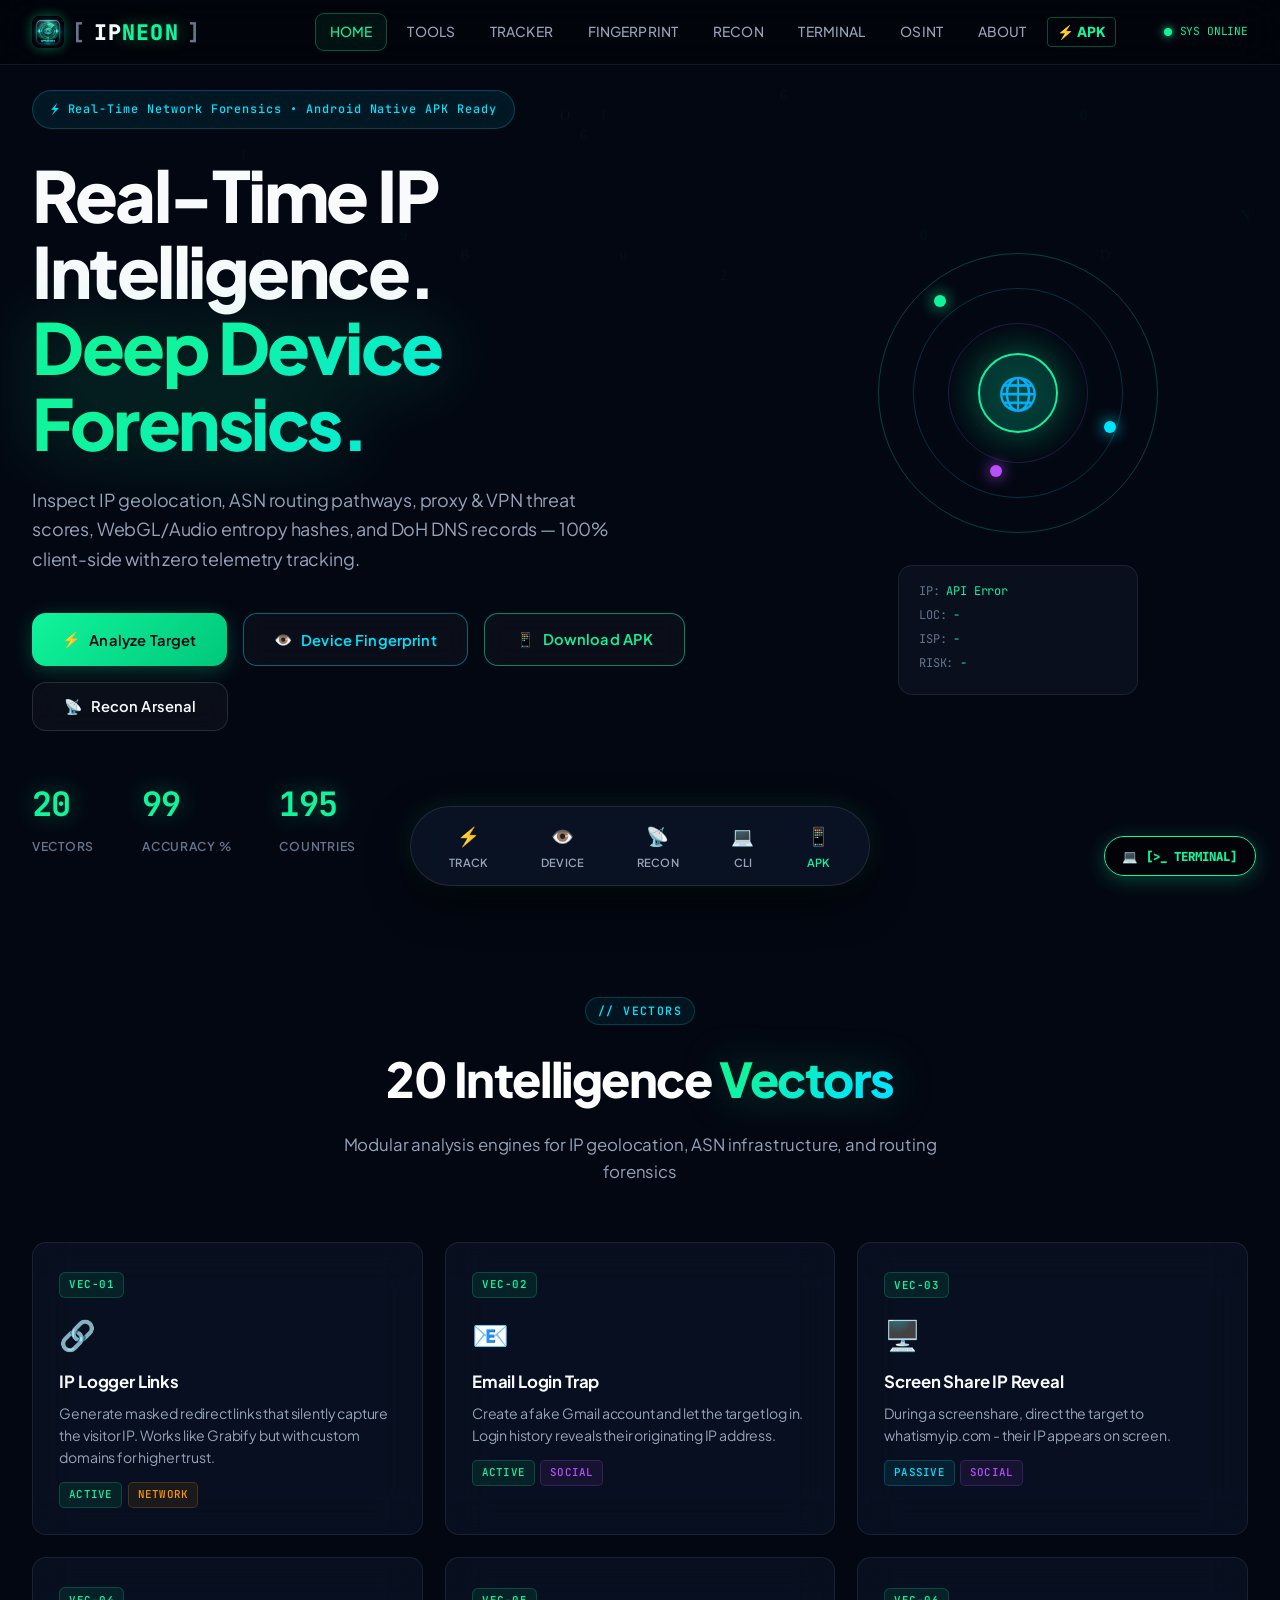
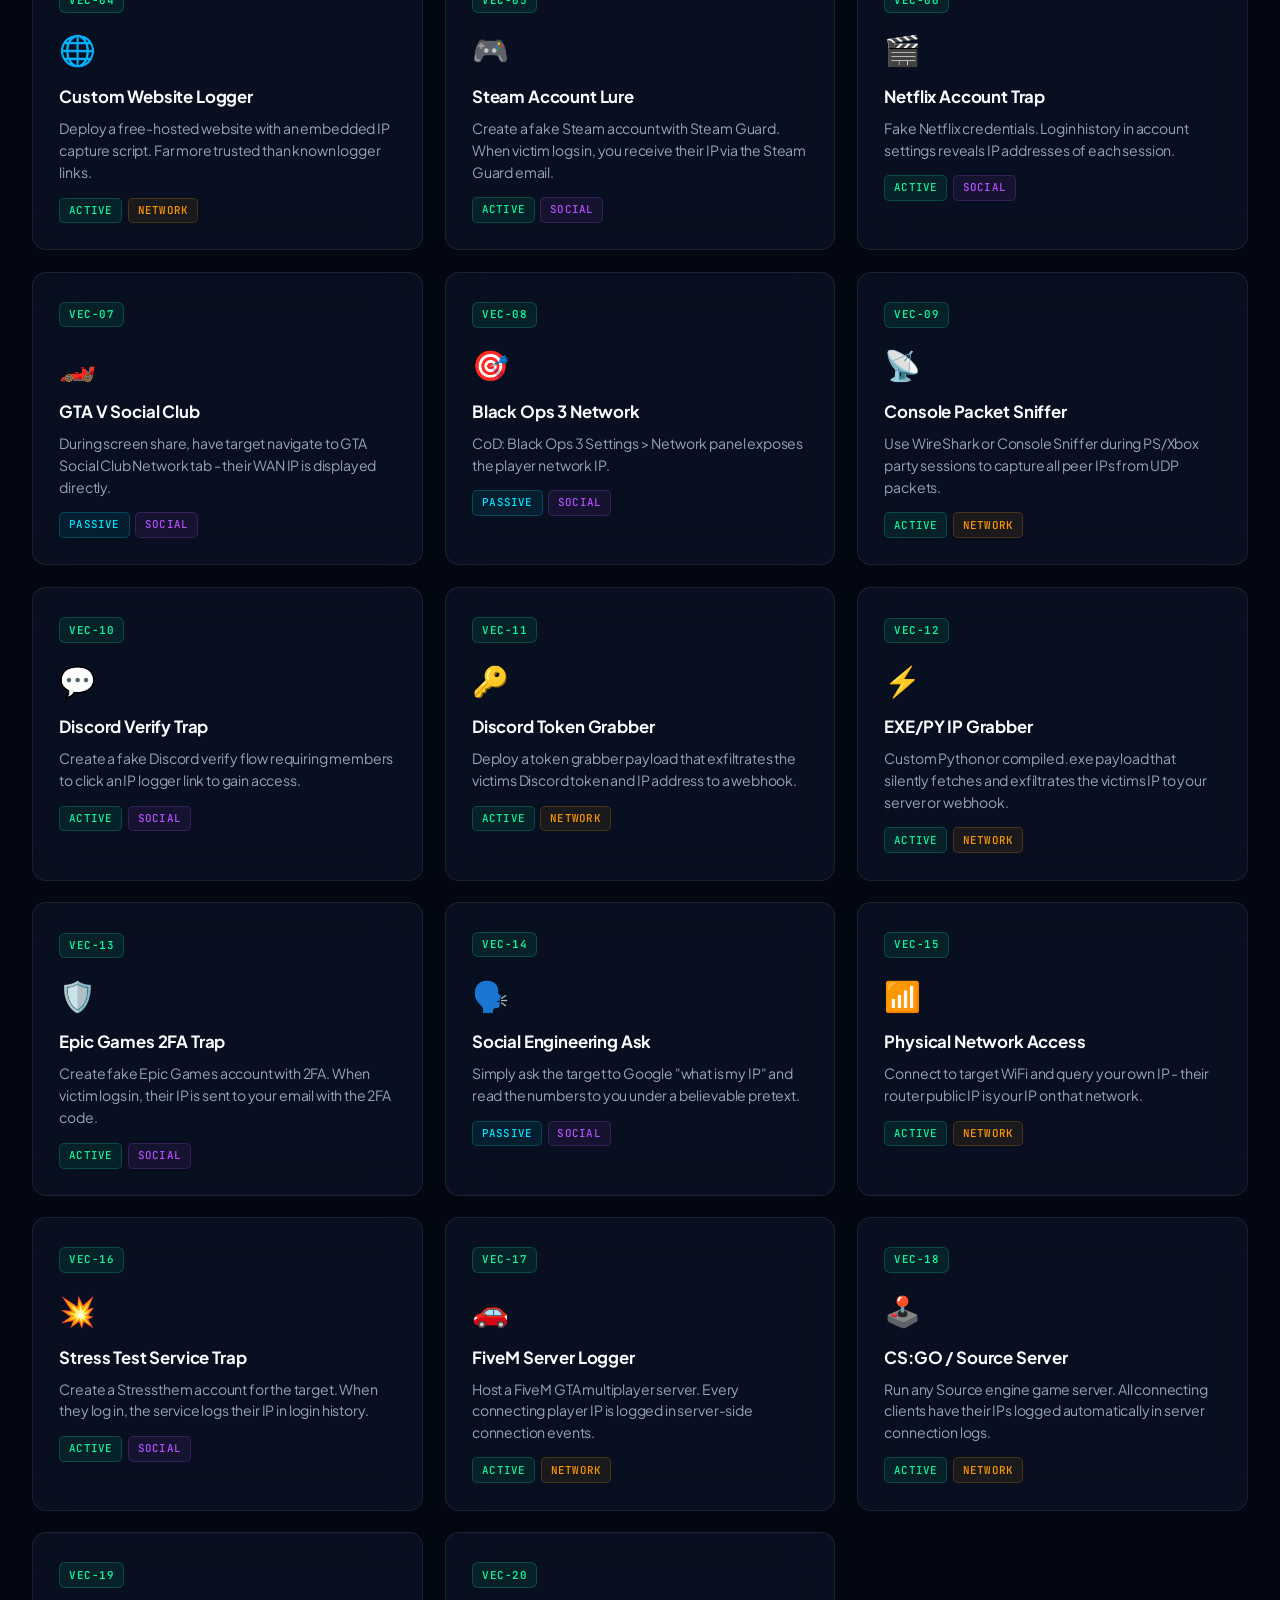
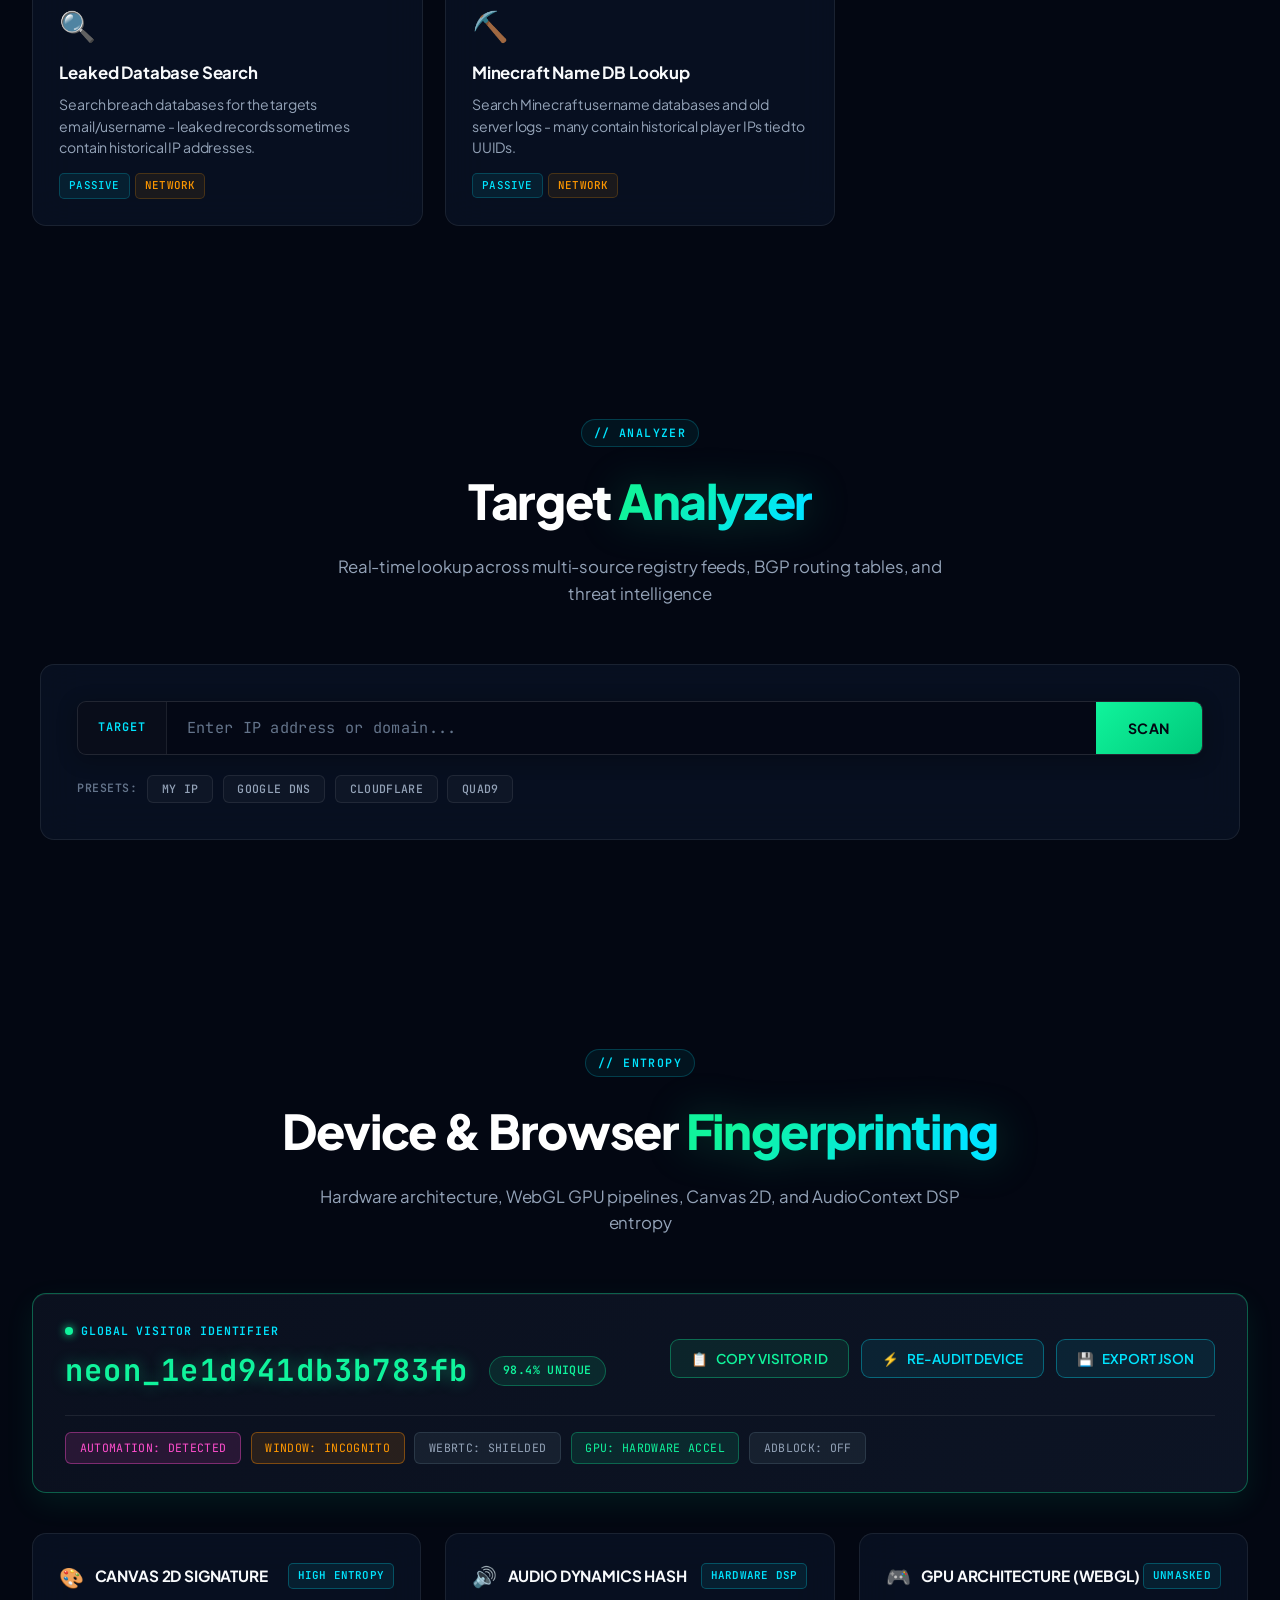
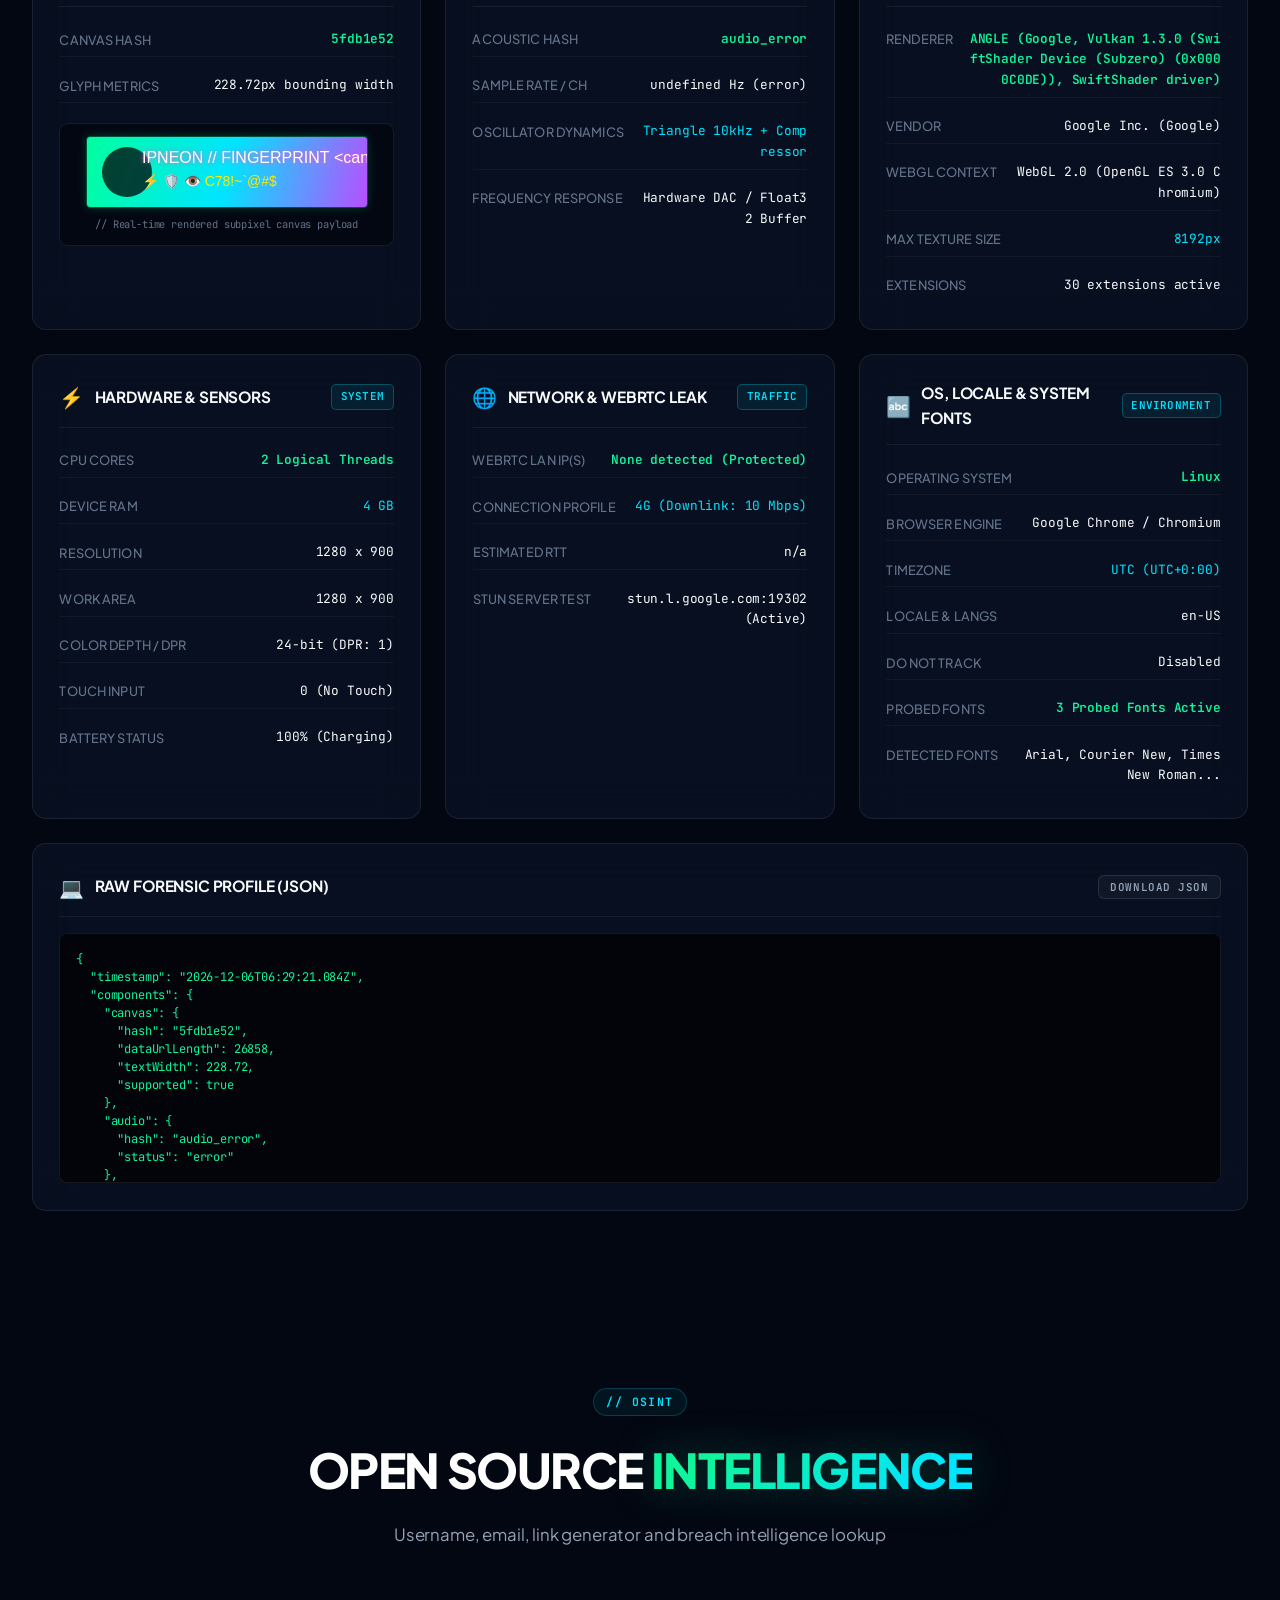
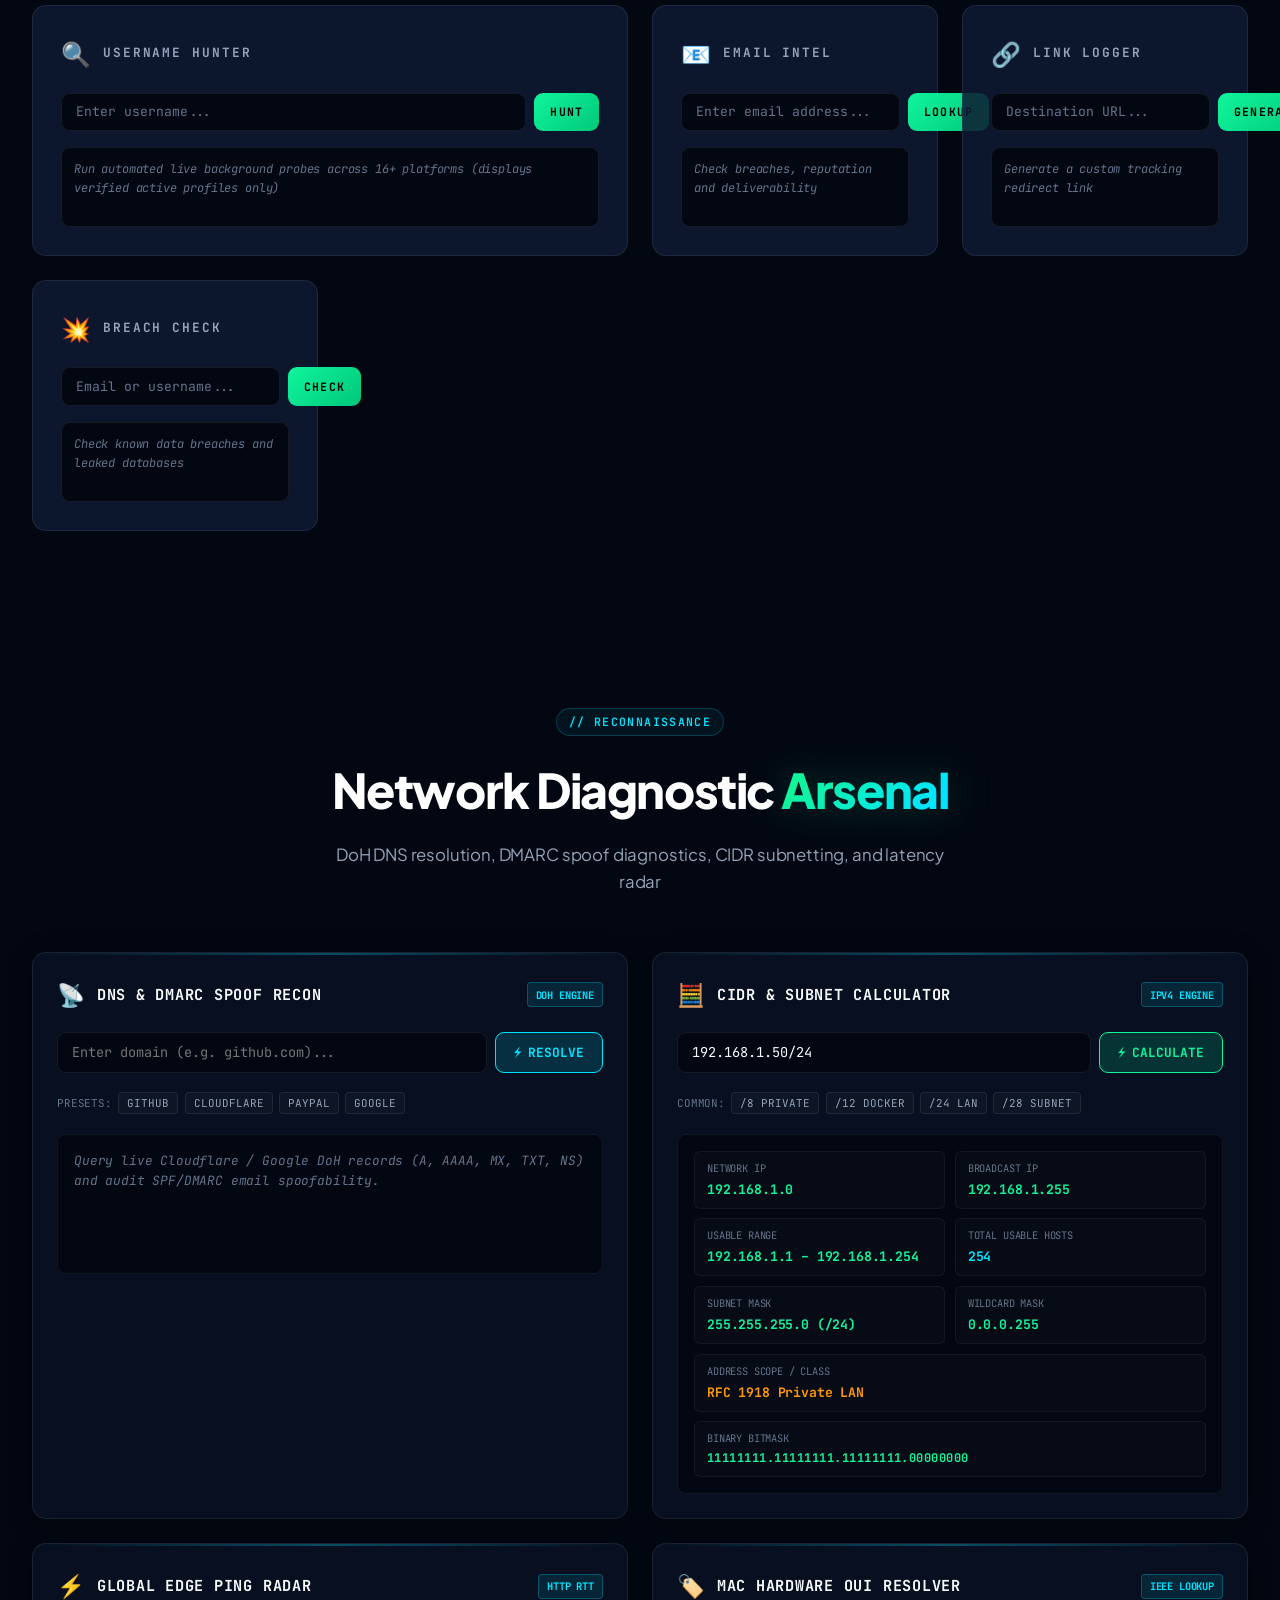
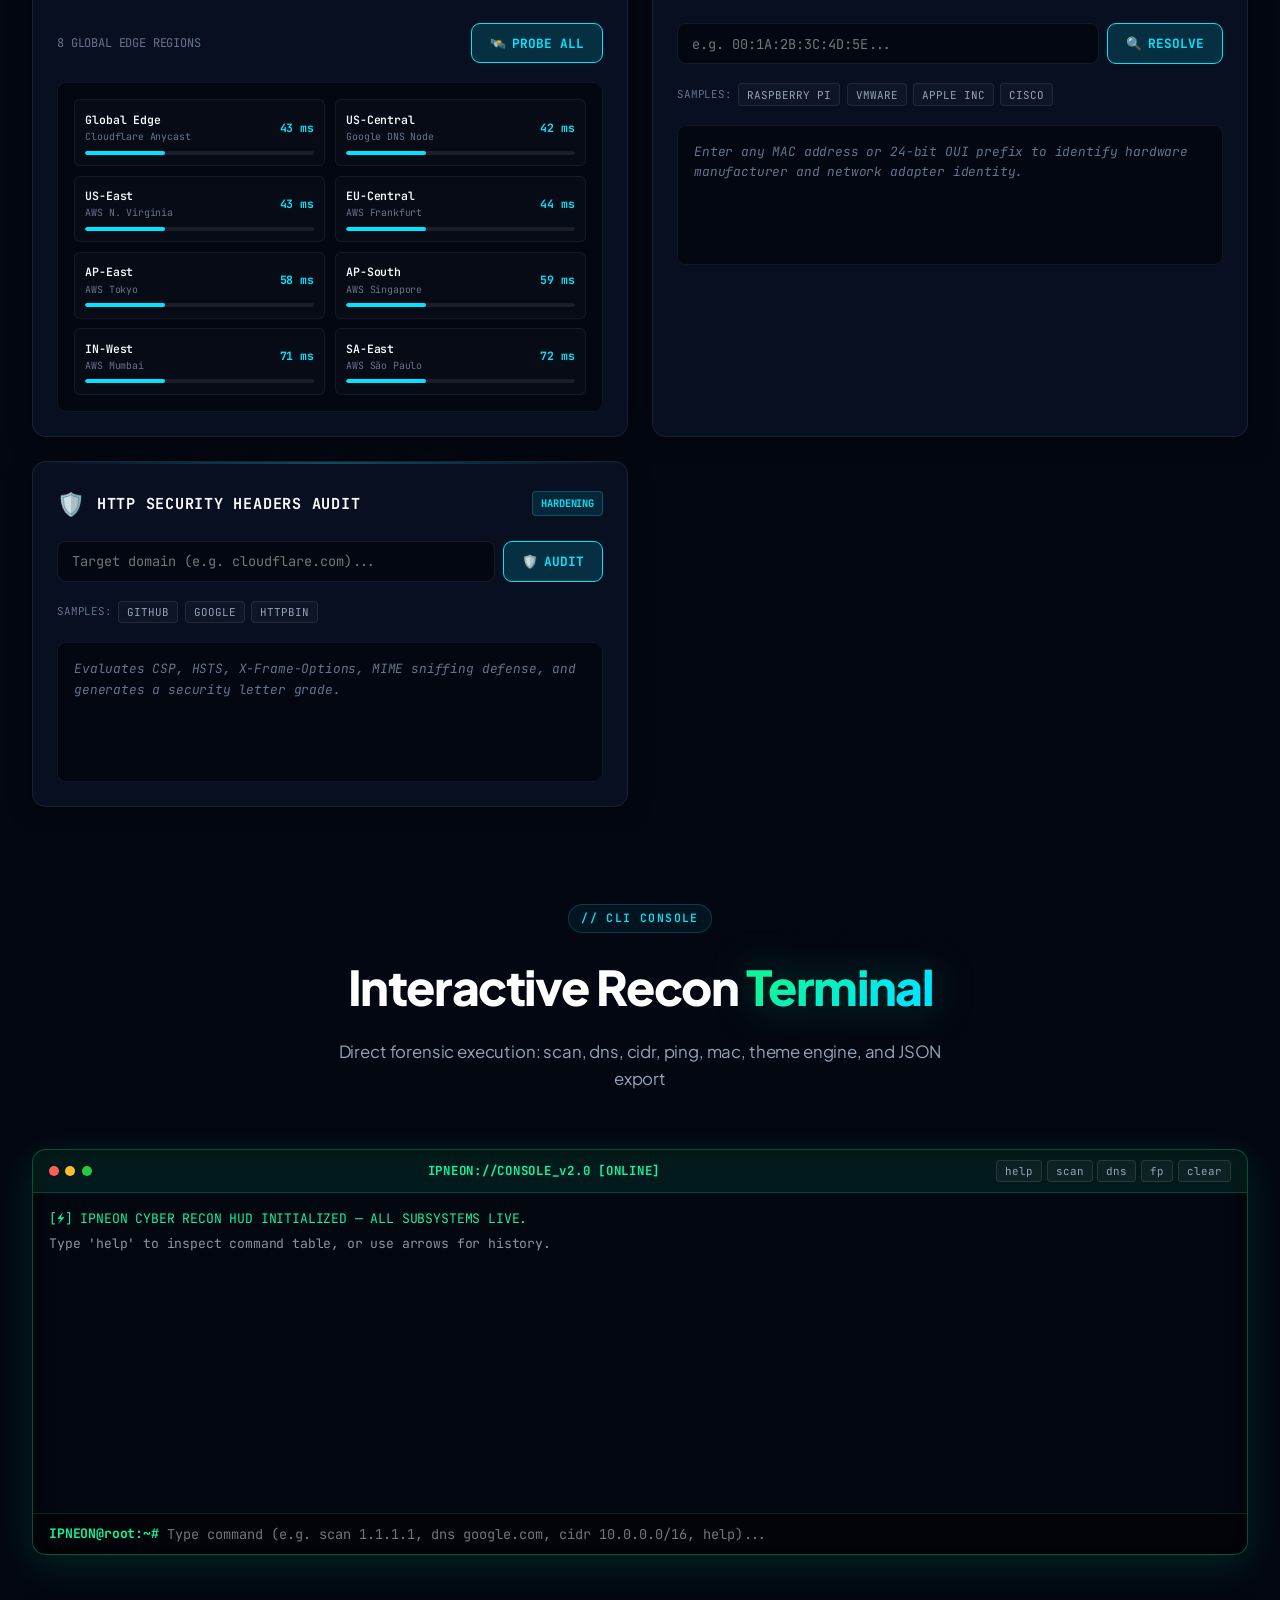
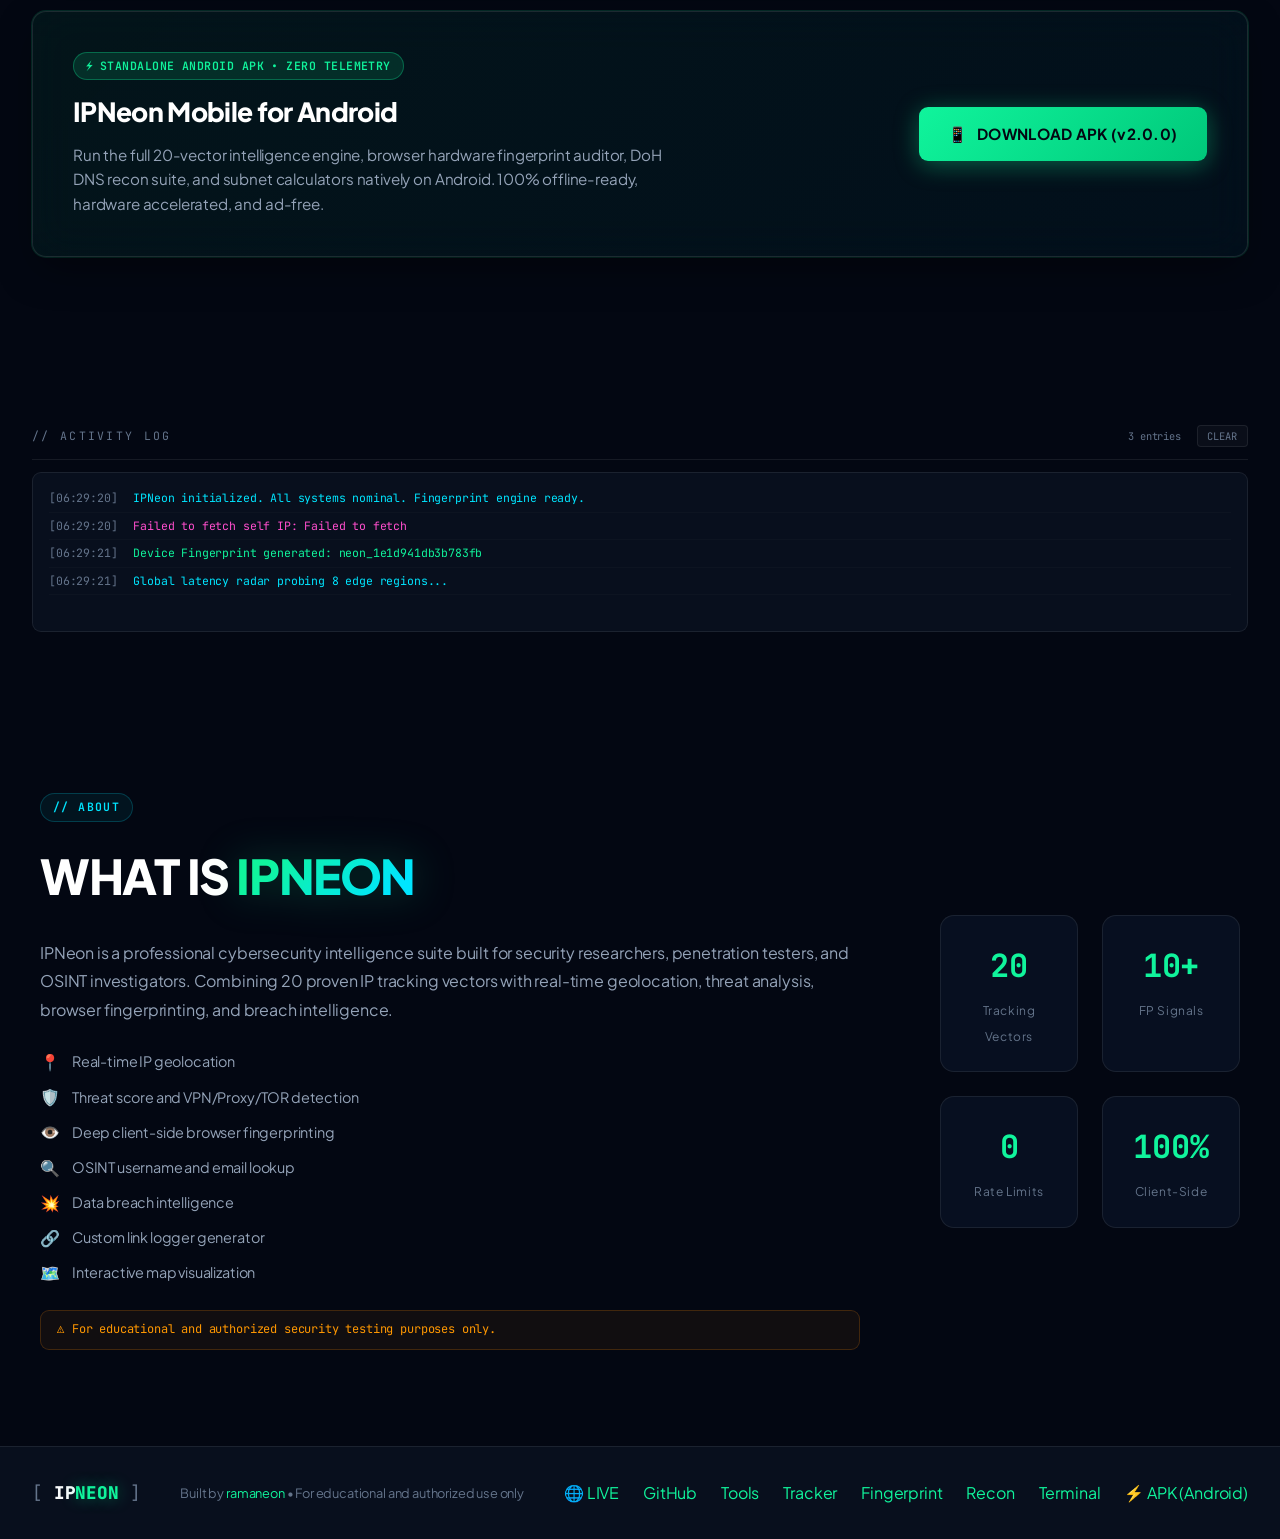
==== android/assets/index.html @ 326566da "docs: remove external fingerprint.to references across repository and web pages" ====
﻿<!DOCTYPE html>
<html lang="en">
<head>
  <meta charset="UTF-8" />
  <meta name="viewport" content="width=device-width, initial-scale=1.0" />
  <title>IPNeon - Advanced IP Intelligence & Browser Fingerprinting Suite</title>
  <meta name="description" content="IPNeon is a professional cybersecurity suite for IP intelligence, OSINT reconnaissance, threat geolocation, and deep hardware/browser device fingerprinting." />
  <link rel="preconnect" href="https://fonts.googleapis.com" />
  <link rel="preconnect" href="https://fonts.gstatic.com" crossorigin />
  <link href="https://fonts.googleapis.com/css2?family=JetBrains+Mono:wght@400;500;600;700&family=Plus+Jakarta+Sans:ital,wght@0,300;0,400;0,500;0,600;0,700;0,800;1,400;1,600&display=swap" rel="stylesheet" />
  <link rel="stylesheet" href="css/style.css" />
</head>
<body>
  <!-- CYBER SPLASH BOOTLOADER HUD -->
  <div class="cyber-splash-screen" id="cyber-splash">
    <div class="splash-logo-wrap">
      <div class="splash-radar-pulse"></div>
      <img src="assets/logo.png" alt="IPNeon Cyber Logo" class="splash-logo-img" />
    </div>
    <div class="splash-title">IP<span>NEON</span></div>
    <div class="splash-progress-track">
      <div class="splash-progress-bar" id="splash-pbar"></div>
    </div>
    <div class="splash-status-text" id="splash-status">INITIALIZING RECON ENGINE...</div>
  </div>

  <canvas id="matrixCanvas"></canvas>
  <div id="particles"></div>

  <header class="header" id="header">
    <div class="header-inner">
      <div class="logo" id="logo">
        <img src="assets/logo.png" alt="Logo" class="header-logo-icon" />
        <span class="logo-bracket">[</span>
        <span class="logo-text">IP<span class="logo-accent">NEON</span></span>
        <span class="logo-bracket">]</span>
      </div>
      <nav class="nav" id="main-nav">
        <a href="#home" class="nav-link active" id="nav-home">HOME</a>
        <a href="#tools" class="nav-link" id="nav-tools">TOOLS</a>
        <a href="#tracker" class="nav-link" id="nav-tracker">TRACKER</a>
        <a href="#fingerprint" class="nav-link" id="nav-fingerprint">FINGERPRINT</a>
        <a href="#recon" class="nav-link" id="nav-recon">RECON</a>
        <a href="#terminal" class="nav-link" id="nav-terminal">TERMINAL</a>
        <a href="#osint" class="nav-link" id="nav-osint">OSINT</a>
        <a href="#about" class="nav-link" id="nav-about">ABOUT</a>
        <a href="ipneon.apk" download class="nav-link" id="nav-apk" style="color:var(--neon-green); font-weight:800; border:1px solid rgba(0,255,159,0.3); border-radius:4px; padding:0.2rem 0.6rem;">⚡ APK</a>
      </nav>
      <div class="header-status" id="header-status">
        <span class="status-dot"></span>
        <span class="status-text">SYS ONLINE</span>
      </div>
      <button class="hamburger" id="hamburger" onclick="toggleMenu()" aria-label="Toggle navigation">
        <span></span><span></span><span></span>
      </button>
    </div>
  </header>

  <section class="hero" id="home">
    <div class="hero-content">
      <div class="hero-badge" id="hero-badge">
        <span class="badge-icon">⚡</span> Real-Time Network Forensics &bull; Android Native APK Ready
      </div>
      <h1 class="hero-title" id="hero-title">
        <span class="title-line">Real-Time IP Intelligence.</span>
        <span class="title-line accent">Deep Device Forensics.</span>
      </h1>
      <p class="hero-sub" id="hero-sub">
        Inspect IP geolocation, ASN routing pathways, proxy &amp; VPN threat scores, WebGL/Audio entropy hashes, and DoH DNS records — 100% client-side with zero telemetry tracking.
      </p>
      <div class="hero-cta" id="hero-cta">
        <button class="btn-primary" id="btn-launch" onclick="scrollToSection('tracker')">
          <span class="btn-icon">⚡</span> Analyze Target
        </button>
        <button class="btn-secondary" id="btn-fp-hero" onclick="scrollToSection('fingerprint')" style="border-color: rgba(0,229,255,0.4); color: var(--neon-cyan);">
          <span class="btn-icon">👁️</span> Device Fingerprint
        </button>
        <a href="ipneon.apk" download class="btn-secondary" id="btn-apk-hero" style="border-color: rgba(0,255,159,0.5); color: var(--neon-green); text-decoration: none; display: inline-flex; align-items: center;">
          <span class="btn-icon">📱</span> Download APK
        </a>
        <button class="btn-secondary" id="btn-tools" onclick="scrollToSection('recon')">
          <span class="btn-icon">📡</span> Recon Arsenal
        </button>
      </div>
      <div class="hero-stats" id="hero-stats">
        <div class="stat-item">
          <span class="stat-num" data-target="20">0</span>
          <span class="stat-label">VECTORS</span>
        </div>
        <div class="stat-item">
          <span class="stat-num" data-target="99">0</span>
          <span class="stat-label">ACCURACY %</span>
        </div>
        <div class="stat-item">
          <span class="stat-num" data-target="195">0</span>
          <span class="stat-label">COUNTRIES</span>
        </div>
      </div>
    </div>
    <div class="hero-visual" id="hero-visual">
      <div class="globe-wrapper">
        <div class="globe" id="globe">
          <div class="globe-ring r1"></div>
          <div class="globe-ring r2"></div>
          <div class="globe-ring r3"></div>
          <div class="globe-core"><span class="globe-icon">🌐</span></div>
          <div class="globe-ping p1"></div>
          <div class="globe-ping p2"></div>
          <div class="globe-ping p3"></div>
        </div>
        <div class="globe-data" id="globe-data">
          <div class="gd-item">IP: <span class="gd-val" id="live-ip">Fetching...</span></div>
          <div class="gd-item">LOC: <span class="gd-val" id="live-loc">-</span></div>
          <div class="gd-item">ISP: <span class="gd-val" id="live-isp">-</span></div>
          <div class="gd-item">RISK: <span class="gd-val" id="live-threat">-</span></div>
        </div>
      </div>
    </div>
  </section>

  <section class="tools-section" id="tools">
    <div class="section-header">
      <span class="section-tag">// VECTORS</span>
      <h2 class="section-title">20 Intelligence <span class="accent">Vectors</span></h2>
      <p class="section-sub">Modular analysis engines for IP geolocation, ASN infrastructure, and routing forensics</p>
    </div>
    <div class="tools-grid" id="tools-grid"></div>
  </section>

  <section class="tracker-section" id="tracker">
    <div class="section-header">
      <span class="section-tag">// ANALYZER</span>
      <h2 class="section-title">Target <span class="accent">Analyzer</span></h2>
      <p class="section-sub">Real-time lookup across multi-source registry feeds, BGP routing tables, and threat intelligence</p>
    </div>
    <div class="tracker-container" id="tracker-container">
      <div class="tracker-input-panel" id="tracker-input-panel">
        <div class="input-group" id="input-group-main">
          <div class="input-prefix">TARGET</div>
          <input type="text" id="ip-input" class="ip-input" placeholder="Enter IP address or domain..." autocomplete="off" spellcheck="false" onkeydown="if(event.key==='Enter')runIPScan()" />
          <button class="btn-scan" id="btn-scan" onclick="runIPScan()">
            <span id="scan-btn-text">SCAN</span>
            <span class="scan-loader hidden" id="scan-loader">⌛</span>
          </button>
        </div>
        <div class="quick-targets" id="quick-targets">
          <span class="qt-label">PRESETS:</span>
          <button class="qt-btn" onclick="scanMyIP()">MY IP</button>
          <button class="qt-btn" onclick="scanPreset('8.8.8.8')">GOOGLE DNS</button>
          <button class="qt-btn" onclick="scanPreset('1.1.1.1')">CLOUDFLARE</button>
          <button class="qt-btn" onclick="scanPreset('9.9.9.9')">QUAD9</button>
        </div>
      </div>
      <div class="tracker-results hidden" id="tracker-results">
        <div class="results-grid" id="results-grid">
          <div class="result-card card-primary" id="card-geo">
            <div class="card-header">
              <span class="card-icon">📍</span>
              <span class="card-title">GEOLOCATION</span>
              <span class="card-status live">LIVE</span>
            </div>
            <div class="card-body">
              <div class="info-row"><span class="info-label">IP</span><span class="info-val highlight" id="res-ip">-</span></div>
              <div class="info-row"><span class="info-label">CITY</span><span class="info-val" id="res-city">-</span></div>
              <div class="info-row"><span class="info-label">REGION</span><span class="info-val" id="res-region">-</span></div>
              <div class="info-row"><span class="info-label">COUNTRY</span><span class="info-val" id="res-country">-</span></div>
              <div class="info-row"><span class="info-label">POSTAL</span><span class="info-val" id="res-postal">-</span></div>
              <div class="info-row"><span class="info-label">COORDS</span><span class="info-val" id="res-coords">-</span></div>
              <div class="info-row"><span class="info-label">TIMEZONE</span><span class="info-val" id="res-timezone">-</span></div>
            </div>
          </div>
          <div class="result-card card-secondary" id="card-network">
            <div class="card-header">
              <span class="card-icon">🌐</span>
              <span class="card-title">NETWORK</span>
              <span class="card-status" id="net-status">BGP</span>
            </div>
            <div class="card-body">
              <div class="info-row"><span class="info-label">ISP</span><span class="info-val" id="res-isp">-</span></div>
              <div class="info-row"><span class="info-label">ORG</span><span class="info-val" id="res-org">-</span></div>
              <div class="info-row"><span class="info-label">ASN</span><span class="info-val" id="res-asn">-</span></div>
              <div class="info-row"><span class="info-label">TYPE</span><span class="info-val" id="res-type">-</span></div>
              <div class="info-row"><span class="info-label">HOSTNAME</span><span class="info-val" id="res-hostname">-</span></div>
              <div class="info-row"><span class="info-label">DOMAIN</span><span class="info-val" id="res-domain">-</span></div>
            </div>
          </div>
          <div class="result-card card-threat" id="card-threat">
            <div class="card-header">
              <span class="card-icon">🛡️</span>
              <span class="card-title">THREAT ANALYSIS</span>
            </div>
            <div class="card-body">
              <div class="threat-gauge" id="threat-gauge">
                <svg viewBox="0 0 120 70" class="gauge-svg">
                  <path d="M10,65 A55,55 0 0,1 110,65" fill="none" stroke="#1a1a2e" stroke-width="10"/>
                  <path id="gauge-arc" d="M10,65 A55,55 0 0,1 110,65" fill="none" stroke="#00ff9f" stroke-width="10" stroke-dasharray="0 173"/>
                  <text x="60" y="58" text-anchor="middle" class="gauge-text" id="gauge-score-text">0</text>
                </svg>
                <div class="gauge-label" id="gauge-label">SAFE</div>
              </div>
              <div class="threat-flags">
                <div class="flag-row"><span class="flag-label">VPN</span><span class="flag-val" id="res-vpn">-</span></div>
                <div class="flag-row"><span class="flag-label">PROXY</span><span class="flag-val" id="res-proxy">-</span></div>
                <div class="flag-row"><span class="flag-label">TOR</span><span class="flag-val" id="res-tor">-</span></div>
                <div class="flag-row"><span class="flag-label">BOT</span><span class="flag-val" id="res-bot">-</span></div>
                <div class="flag-row"><span class="flag-label">DATACENTER</span><span class="flag-val" id="res-dc">-</span></div>
              </div>
            </div>
          </div>
          <div class="result-card card-map" id="card-map">
            <div class="card-header">
              <span class="card-icon">🗺️</span>
              <span class="card-title">MAP LOCATION</span>
            </div>
            <div class="map-container" id="map-container">
              <div class="map-placeholder" id="map-placeholder">
                <span class="map-icon">📍</span>
                <span>Scan an IP to pinpoint location</span>
              </div>
              <iframe id="map-frame" class="map-frame hidden" frameborder="0" allowfullscreen></iframe>
            </div>
          </div>
          <div class="result-card card-whois" id="card-whois">
            <div class="card-header">
              <span class="card-icon">📋</span>
              <span class="card-title">ADDITIONAL DATA</span>
            </div>
            <div class="card-body">
              <div class="info-row"><span class="info-label">MOBILE</span><span class="info-val" id="res-mobile">-</span></div>
              <div class="info-row"><span class="info-label">CONTINENT</span><span class="info-val" id="res-continent">-</span></div>
              <div class="info-row"><span class="info-label">CURRENCY</span><span class="info-val" id="res-currency">-</span></div>
              <div class="info-row"><span class="info-label">LANG</span><span class="info-val" id="res-lang">-</span></div>
              <div class="info-row"><span class="info-label">FLAG</span><span class="info-val" id="res-flag">-</span></div>
              <div class="info-row"><span class="info-label">CALLING</span><span class="info-val" id="res-calling">-</span></div>
            </div>
          </div>
          <div class="result-card card-terminal" id="card-terminal">
            <div class="card-header">
              <span class="card-icon">💻</span>
              <span class="card-title">RAW OUTPUT</span>
              <button class="copy-btn" id="copy-raw-btn" onclick="copyRaw()">COPY</button>
            </div>
            <div class="terminal-body">
              <pre id="raw-output" class="raw-pre">// Awaiting target...</pre>
            </div>
          </div>
        </div>
      </div>
    </div>
  </section>

  <!-- BROWSER FINGERPRINTING SECTION -->
  <section class="fingerprint-section" id="fingerprint">
    <div class="section-header">
      <span class="section-tag">// ENTROPY</span>
      <h2 class="section-title">Device &amp; Browser <span class="accent">Fingerprinting</span></h2>
      <p class="section-sub">Hardware architecture, WebGL GPU pipelines, Canvas 2D, and AudioContext DSP entropy</p>
    </div>

    <!-- Hero Visitor ID Card -->
    <div class="fp-hero-card" id="fp-hero-card">
      <div class="fp-hero-top">
        <div class="fp-id-group">
          <span class="fp-id-label">
            <span class="status-dot"></span> GLOBAL VISITOR IDENTIFIER
          </span>
          <div class="fp-id-val-wrap">
            <span class="fp-visitor-id" id="fp-visitor-id">CALCULATING...</span>
            <span class="fp-confidence-badge" id="fp-confidence">ANALYZING ENTROPY</span>
          </div>
        </div>
        <div class="fp-actions">
          <button class="fp-btn" id="btn-copy-fp" onclick="copyFingerprintId()">
            <span>📋</span> COPY VISITOR ID
          </button>
          <button class="fp-btn fp-btn-secondary" id="btn-rescan-fp" onclick="collectFingerprint()">
            <span>⚡</span> RE-AUDIT DEVICE
          </button>
          <button class="fp-btn fp-btn-secondary" id="btn-export-fp" onclick="exportFingerprintJson()">
            <span>💾</span> EXPORT JSON
          </button>
        </div>
      </div>

      <!-- Anomaly & Bot Badges -->
      <div class="fp-badges-row">
        <div class="fp-badge badge-neutral" id="badge-bot">BOT: TESTING...</div>
        <div class="fp-badge badge-neutral" id="badge-incognito">WINDOW: DETECTING...</div>
        <div class="fp-badge badge-neutral" id="badge-webrtc">WEBRTC: CHECKING...</div>
        <div class="fp-badge badge-neutral" id="badge-gpu">GPU: QUERYING...</div>
        <div class="fp-badge badge-neutral" id="badge-adblock">ADBLOCK: TESTING...</div>
      </div>
    </div>

    <!-- Fingerprint Analysis Grid -->
    <div class="fp-grid">

      <!-- Card 1: Canvas & Visual Signature -->
      <div class="fp-card">
        <div class="fp-card-header">
          <div class="fp-card-title-group">
            <span class="fp-card-icon">🎨</span>
            <span class="fp-card-title">CANVAS 2D SIGNATURE</span>
          </div>
          <span class="fp-card-tag">HIGH ENTROPY</span>
        </div>
        <div class="fp-card-body">
          <div class="fp-prop-row">
            <span class="fp-prop-label">CANVAS HASH</span>
            <span class="fp-prop-val highlight" id="fp-canvas-hash">Analyzing...</span>
          </div>
          <div class="fp-prop-row">
            <span class="fp-prop-label">GLYPH METRICS</span>
            <span class="fp-prop-val" id="fp-canvas-metrics">Calculating...</span>
          </div>
          <div class="fp-canvas-box">
            <canvas id="fp-canvas-preview" class="fp-canvas-preview"></canvas>
            <span class="fp-canvas-sub">// Real-time rendered subpixel canvas payload</span>
          </div>
        </div>
      </div>

      <!-- Card 2: AudioContext Acoustic Signature -->
      <div class="fp-card">
        <div class="fp-card-header">
          <div class="fp-card-title-group">
            <span class="fp-card-icon">🔊</span>
            <span class="fp-card-title">AUDIO DYNAMICS HASH</span>
          </div>
          <span class="fp-card-tag">HARDWARE DSP</span>
        </div>
        <div class="fp-card-body">
          <div class="fp-prop-row">
            <span class="fp-prop-label">ACOUSTIC HASH</span>
            <span class="fp-prop-val highlight" id="fp-audio-hash">Synthesizing...</span>
          </div>
          <div class="fp-prop-row">
            <span class="fp-prop-label">SAMPLE RATE / CH</span>
            <span class="fp-prop-val" id="fp-audio-rate">Querying...</span>
          </div>
          <div class="fp-prop-row">
            <span class="fp-prop-label">OSCILLATOR DYNAMICS</span>
            <span class="fp-prop-val cyan">Triangle 10kHz + Compressor</span>
          </div>
          <div class="fp-prop-row">
            <span class="fp-prop-label">FREQUENCY RESPONSE</span>
            <span class="fp-prop-val">Hardware DAC / Float32 Buffer</span>
          </div>
        </div>
      </div>

      <!-- Card 3: WebGL & GPU Hardware -->
      <div class="fp-card">
        <div class="fp-card-header">
          <div class="fp-card-title-group">
            <span class="fp-card-icon">🎮</span>
            <span class="fp-card-title">GPU ARCHITECTURE (WEBGL)</span>
          </div>
          <span class="fp-card-tag">UNMASKED</span>
        </div>
        <div class="fp-card-body">
          <div class="fp-prop-row">
            <span class="fp-prop-label">RENDERER</span>
            <span class="fp-prop-val highlight" id="fp-gpu-renderer">Querying GPU...</span>
          </div>
          <div class="fp-prop-row">
            <span class="fp-prop-label">VENDOR</span>
            <span class="fp-prop-val" id="fp-gpu-vendor">-</span>
          </div>
          <div class="fp-prop-row">
            <span class="fp-prop-label">WEBGL CONTEXT</span>
            <span class="fp-prop-val" id="fp-webgl-version">-</span>
          </div>
          <div class="fp-prop-row">
            <span class="fp-prop-label">MAX TEXTURE SIZE</span>
            <span class="fp-prop-val cyan" id="fp-max-texture">-</span>
          </div>
          <div class="fp-prop-row">
            <span class="fp-prop-label">EXTENSIONS</span>
            <span class="fp-prop-val" id="fp-webgl-exts">-</span>
          </div>
        </div>
      </div>

      <!-- Card 4: Hardware & Display Sensors -->
      <div class="fp-card">
        <div class="fp-card-header">
          <div class="fp-card-title-group">
            <span class="fp-card-icon">⚡</span>
            <span class="fp-card-title">HARDWARE & SENSORS</span>
          </div>
          <span class="fp-card-tag">SYSTEM</span>
        </div>
        <div class="fp-card-body">
          <div class="fp-prop-row">
            <span class="fp-prop-label">CPU CORES</span>
            <span class="fp-prop-val highlight" id="fp-cpu-cores">Querying...</span>
          </div>
          <div class="fp-prop-row">
            <span class="fp-prop-label">DEVICE RAM</span>
            <span class="fp-prop-val cyan" id="fp-ram-mem">Querying...</span>
          </div>
          <div class="fp-prop-row">
            <span class="fp-prop-label">RESOLUTION</span>
            <span class="fp-prop-val" id="fp-screen-res">-</span>
          </div>
          <div class="fp-prop-row">
            <span class="fp-prop-label">WORK AREA</span>
            <span class="fp-prop-val" id="fp-screen-avail">-</span>
          </div>
          <div class="fp-prop-row">
            <span class="fp-prop-label">COLOR DEPTH / DPR</span>
            <span class="fp-prop-val" id="fp-color-depth">-</span>
          </div>
          <div class="fp-prop-row">
            <span class="fp-prop-label">TOUCH INPUT</span>
            <span class="fp-prop-val" id="fp-touch-points">-</span>
          </div>
          <div class="fp-prop-row">
            <span class="fp-prop-label">BATTERY STATUS</span>
            <span class="fp-prop-val" id="fp-battery-stat">-</span>
          </div>
        </div>
      </div>

      <!-- Card 5: Network & WebRTC Leak -->
      <div class="fp-card">
        <div class="fp-card-header">
          <div class="fp-card-title-group">
            <span class="fp-card-icon">🌐</span>
            <span class="fp-card-title">NETWORK & WEBRTC LEAK</span>
          </div>
          <span class="fp-card-tag">TRAFFIC</span>
        </div>
        <div class="fp-card-body">
          <div class="fp-prop-row">
            <span class="fp-prop-label">WEBRTC LAN IP(S)</span>
            <span class="fp-prop-val highlight" id="fp-webrtc-ips">Scanning candidates...</span>
          </div>
          <div class="fp-prop-row">
            <span class="fp-prop-label">CONNECTION PROFILE</span>
            <span class="fp-prop-val cyan" id="fp-net-type">-</span>
          </div>
          <div class="fp-prop-row">
            <span class="fp-prop-label">ESTIMATED RTT</span>
            <span class="fp-prop-val" id="fp-net-rtt">-</span>
          </div>
          <div class="fp-prop-row">
            <span class="fp-prop-label">STUN SERVER TEST</span>
            <span class="fp-prop-val">stun.l.google.com:19302 (Active)</span>
          </div>
        </div>
      </div>

      <!-- Card 6: OS, Locale & Fonts -->
      <div class="fp-card">
        <div class="fp-card-header">
          <div class="fp-card-title-group">
            <span class="fp-card-icon">🔤</span>
            <span class="fp-card-title">OS, LOCALE & SYSTEM FONTS</span>
          </div>
          <span class="fp-card-tag">ENVIRONMENT</span>
        </div>
        <div class="fp-card-body">
          <div class="fp-prop-row">
            <span class="fp-prop-label">OPERATING SYSTEM</span>
            <span class="fp-prop-val highlight" id="fp-os-name">Detecting...</span>
          </div>
          <div class="fp-prop-row">
            <span class="fp-prop-label">BROWSER ENGINE</span>
            <span class="fp-prop-val" id="fp-browser-name">-</span>
          </div>
          <div class="fp-prop-row">
            <span class="fp-prop-label">TIMEZONE</span>
            <span class="fp-prop-val cyan" id="fp-timezone">-</span>
          </div>
          <div class="fp-prop-row">
            <span class="fp-prop-label">LOCALE & LANGS</span>
            <span class="fp-prop-val" id="fp-locale-langs">-</span>
          </div>
          <div class="fp-prop-row">
            <span class="fp-prop-label">DO NOT TRACK</span>
            <span class="fp-prop-val" id="fp-dnt-status">-</span>
          </div>
          <div class="fp-prop-row">
            <span class="fp-prop-label">PROBED FONTS</span>
            <span class="fp-prop-val highlight" id="fp-fonts-count">-</span>
          </div>
          <div class="fp-prop-row">
            <span class="fp-prop-label">DETECTED FONTS</span>
            <span class="fp-prop-val" id="fp-fonts-list">-</span>
          </div>
        </div>
      </div>

      <!-- Card 7: Full Raw Profile JSON Terminal -->
      <div class="fp-card fp-card-full">
        <div class="fp-card-header">
          <div class="fp-card-title-group">
            <span class="fp-card-icon">💻</span>
            <span class="fp-card-title">RAW FORENSIC PROFILE (JSON)</span>
          </div>
          <button class="copy-btn" onclick="exportFingerprintJson()">DOWNLOAD JSON</button>
        </div>
        <div class="fp-terminal">
          <pre class="fp-raw-code" id="fp-raw-json">// Awaiting complete fingerprint telemetry synthesis...</pre>
        </div>
      </div>

    </div>
  </section>

  <section class="osint-section" id="osint">
    <div class="section-header">
      <span class="section-tag">// OSINT</span>
      <h2 class="section-title">OPEN SOURCE <span class="accent">INTELLIGENCE</span></h2>
      <p class="section-sub">Username, email, link generator and breach intelligence lookup</p>
    </div>
    <div class="osint-grid" id="osint-grid">
      <div class="osint-card osint-card-large" id="osint-username">
        <div class="osint-card-header">
          <span class="osint-icon">🔍</span>
          <h3 class="osint-title">USERNAME HUNTER</h3>
        </div>
        <div class="osint-input-row">
          <input type="text" id="username-input" class="osint-input" placeholder="Enter username..." onkeydown="if(event.key==='Enter')huntUsername()" />
          <button class="osint-btn" id="btn-username" onclick="huntUsername()">HUNT</button>
        </div>
        <div class="osint-results" id="username-results">
          <p class="osint-hint">Run automated live background probes across 16+ platforms (displays verified active profiles only)</p>
        </div>
      </div>
      <div class="osint-card" id="osint-email">
        <div class="osint-card-header">
          <span class="osint-icon">📧</span>
          <h3 class="osint-title">EMAIL INTEL</h3>
        </div>
        <div class="osint-input-row">
          <input type="text" id="email-input" class="osint-input" placeholder="Enter email address..." onkeydown="if(event.key==='Enter')lookupEmail()" />
          <button class="osint-btn" id="btn-email" onclick="lookupEmail()">LOOKUP</button>
        </div>
        <div class="osint-results" id="email-results">
          <p class="osint-hint">Check breaches, reputation and deliverability</p>
        </div>
      </div>
      <div class="osint-card" id="osint-logger">
        <div class="osint-card-header">
          <span class="osint-icon">🔗</span>
          <h3 class="osint-title">LINK LOGGER</h3>
        </div>
        <div class="osint-input-row">
          <input type="text" id="link-target" class="osint-input" placeholder="Destination URL..." onkeydown="if(event.key==='Enter')generateLoggerLink()" />
          <button class="osint-btn" id="btn-genlink" onclick="generateLoggerLink()">GENERATE</button>
        </div>
        <div class="osint-results" id="link-results">
          <p class="osint-hint">Generate a custom tracking redirect link</p>
        </div>
      </div>
      <div class="osint-card" id="osint-breach">
        <div class="osint-card-header">
          <span class="osint-icon">💥</span>
          <h3 class="osint-title">BREACH CHECK</h3>
        </div>
        <div class="osint-input-row">
          <input type="text" id="breach-input" class="osint-input" placeholder="Email or username..." onkeydown="if(event.key==='Enter')checkBreach()" />
          <button class="osint-btn" id="btn-breach" onclick="checkBreach()">CHECK</button>
        </div>
        <div class="osint-results" id="breach-results">
          <p class="osint-hint">Check known data breaches and leaked databases</p>
        </div>
      </div>
    </div>
  </section>

  <!-- RECON ARSENAL -->
  <section class="recon-section" id="recon">
    <div class="section-header">
      <span class="section-tag">// RECONNAISSANCE</span>
      <h2 class="section-title">Network Diagnostic <span class="accent">Arsenal</span></h2>
      <p class="section-sub">DoH DNS resolution, DMARC spoof diagnostics, CIDR subnetting, and latency radar</p>
    </div>

    <div class="recon-grid">
      <!-- 1. Live DNS & DMARC Spoof Analyzer -->
      <div class="recon-card" id="card-dns">
        <div class="recon-card-header">
          <div class="recon-title-group">
            <span class="recon-icon">📡</span>
            <span class="recon-title">DNS & DMARC SPOOF RECON</span>
          </div>
          <span class="recon-tag">DOH ENGINE</span>
        </div>
        <div class="recon-input-row">
          <input type="text" id="dns-input" class="recon-input" placeholder="Enter domain (e.g. github.com)..." onkeydown="if(event.key==='Enter')runDnsRecon()" />
          <button class="recon-btn" id="btn-dns-recon" onclick="runDnsRecon()">
            <span>⚡</span> RESOLVE
          </button>
        </div>
        <div class="recon-presets">
          <span style="font-size:0.68rem; color:var(--text-dim); font-family:var(--font-mono);">PRESETS:</span>
          <button class="recon-preset-btn" onclick="dnsPreset('github.com')">GITHUB</button>
          <button class="recon-preset-btn" onclick="dnsPreset('cloudflare.com')">CLOUDFLARE</button>
          <button class="recon-preset-btn" onclick="dnsPreset('paypal.com')">PAYPAL</button>
          <button class="recon-preset-btn" onclick="dnsPreset('google.com')">GOOGLE</button>
        </div>
        <div class="recon-res-box" id="dns-results">
          <p class="osint-hint">Query live Cloudflare / Google DoH records (A, AAAA, MX, TXT, NS) and audit SPF/DMARC email spoofability.</p>
        </div>
      </div>

      <!-- 2. Cyber Subnet & CIDR Calculator -->
      <div class="recon-card" id="card-cidr">
        <div class="recon-card-header">
          <div class="recon-title-group">
            <span class="recon-icon">🧮</span>
            <span class="recon-title">CIDR & SUBNET CALCULATOR</span>
          </div>
          <span class="recon-tag">IPV4 ENGINE</span>
        </div>
        <div class="recon-input-row">
          <input type="text" id="cidr-input" class="recon-input" placeholder="IP/Mask (e.g. 192.168.1.100/24)..." value="192.168.1.50/24" onkeydown="if(event.key==='Enter')calculateCidr()" />
          <button class="recon-btn recon-btn-green" id="btn-calc-cidr" onclick="calculateCidr()">
            <span>⚡</span> CALCULATE
          </button>
        </div>
        <div class="recon-presets">
          <span style="font-size:0.68rem; color:var(--text-dim); font-family:var(--font-mono);">COMMON:</span>
          <button class="recon-preset-btn" onclick="cidrPreset('10.0.0.1/8')">/8 PRIVATE</button>
          <button class="recon-preset-btn" onclick="cidrPreset('172.16.0.1/12')">/12 DOCKER</button>
          <button class="recon-preset-btn" onclick="cidrPreset('192.168.1.1/24')">/24 LAN</button>
          <button class="recon-preset-btn" onclick="cidrPreset('192.168.0.1/28')">/28 SUBNET</button>
        </div>
        <div class="recon-res-box" id="cidr-results">
          <div class="cidr-stat-grid" id="cidr-grid-inner">
            <!-- Computed dynamically -->
          </div>
        </div>
      </div>

      <!-- 3. Global Edge Latency & Ping Radar -->
      <div class="recon-card" id="card-ping">
        <div class="recon-card-header">
          <div class="recon-title-group">
            <span class="recon-icon">⚡</span>
            <span class="recon-title">GLOBAL EDGE PING RADAR</span>
          </div>
          <span class="recon-tag">HTTP RTT</span>
        </div>
        <div style="display:flex; justify-content:space-between; align-items:center;">
          <span style="font-size:0.75rem; color:var(--text-dim); font-family:var(--font-mono);">8 GLOBAL EDGE REGIONS</span>
          <button class="recon-btn" id="btn-run-ping" onclick="runGlobalPingRadar()">
            <span>🛰️</span> PROBE ALL
          </button>
        </div>
        <div class="recon-res-box" id="radar-container" style="max-height:360px;">
          <div class="radar-grid" id="radar-grid">
            <!-- Rendered dynamically -->
          </div>
        </div>
      </div>

      <!-- 4. MAC Address (OUI) Hardware Resolver -->
      <div class="recon-card" id="card-mac">
        <div class="recon-card-header">
          <div class="recon-title-group">
            <span class="recon-icon">🏷️</span>
            <span class="recon-title">MAC HARDWARE OUI RESOLVER</span>
          </div>
          <span class="recon-tag">IEEE LOOKUP</span>
        </div>
        <div class="recon-input-row">
          <input type="text" id="mac-input" class="recon-input" placeholder="e.g. 00:1A:2B:3C:4D:5E..." onkeydown="if(event.key==='Enter')resolveMacAddress()" />
          <button class="recon-btn" id="btn-resolve-mac" onclick="resolveMacAddress()">
            <span>🔍</span> RESOLVE
          </button>
        </div>
        <div class="recon-presets">
          <span style="font-size:0.68rem; color:var(--text-dim); font-family:var(--font-mono);">SAMPLES:</span>
          <button class="recon-preset-btn" onclick="macPreset('B8:27:EB:12:34:56')">RASPBERRY PI</button>
          <button class="recon-preset-btn" onclick="macPreset('00:0C:29:4F:8B:12')">VMWARE</button>
          <button class="recon-preset-btn" onclick="macPreset('F0:18:98:AA:BB:CC')">APPLE INC</button>
          <button class="recon-preset-btn" onclick="macPreset('CC:2D:E0:11:22:33')">CISCO</button>
        </div>
        <div class="recon-res-box" id="mac-results">
          <p class="osint-hint">Enter any MAC address or 24-bit OUI prefix to identify hardware manufacturer and network adapter identity.</p>
        </div>
      </div>

      <!-- 5. HTTP Security Headers Audit -->
      <div class="recon-card" id="card-headers">
        <div class="recon-card-header">
          <div class="recon-title-group">
            <span class="recon-icon">🛡️</span>
            <span class="recon-title">HTTP SECURITY HEADERS AUDIT</span>
          </div>
          <span class="recon-tag">HARDENING</span>
        </div>
        <div class="recon-input-row">
          <input type="text" id="headers-input" class="recon-input" placeholder="Target domain (e.g. cloudflare.com)..." onkeydown="if(event.key==='Enter')auditSecurityHeaders()" />
          <button class="recon-btn" id="btn-audit-headers" onclick="auditSecurityHeaders()">
            <span>🛡️</span> AUDIT
          </button>
        </div>
        <div class="recon-presets">
          <span style="font-size:0.68rem; color:var(--text-dim); font-family:var(--font-mono);">SAMPLES:</span>
          <button class="recon-preset-btn" onclick="headersPreset('github.com')">GITHUB</button>
          <button class="recon-preset-btn" onclick="headersPreset('google.com')">GOOGLE</button>
          <button class="recon-preset-btn" onclick="headersPreset('httpbin.org')">HTTPBIN</button>
        </div>
        <div class="recon-res-box" id="headers-results">
          <p class="osint-hint">Evaluates CSP, HSTS, X-Frame-Options, MIME sniffing defense, and generates a security letter grade.</p>
        </div>
      </div>
    </div>
  </section>

  <!-- INTERACTIVE TERMINAL -->
  <section class="recon-section" id="terminal" style="padding-top:1rem;">
    <div class="section-header">
      <span class="section-tag">// CLI CONSOLE</span>
      <h2 class="section-title">Interactive Recon <span class="accent">Terminal</span></h2>
      <p class="section-sub">Direct forensic execution: scan, dns, cidr, ping, mac, theme engine, and JSON export</p>
    </div>

    <div class="cyber-terminal-panel">
      <div class="term-topbar">
        <div class="term-dots">
          <span class="term-dot term-dot-red"></span>
          <span class="term-dot term-dot-yellow"></span>
          <span class="term-dot term-dot-green"></span>
        </div>
        <span class="term-title">IPNEON://CONSOLE_v2.0 [ONLINE]</span>
        <div class="term-quick-btns">
          <button class="term-qbtn" onclick="execTermQuick('help')">help</button>
          <button class="term-qbtn" onclick="execTermQuick('scan 8.8.8.8')">scan</button>
          <button class="term-qbtn" onclick="execTermQuick('dns github.com')">dns</button>
          <button class="term-qbtn" onclick="execTermQuick('fp')">fp</button>
          <button class="term-qbtn" onclick="execTermQuick('clear')">clear</button>
        </div>
      </div>
      <div class="term-viewport" id="term-viewport">
        <div class="term-entry term-line-green">[⚡] IPNEON CYBER RECON HUD INITIALIZED &mdash; ALL SUBSYSTEMS LIVE.</div>
        <div class="term-entry term-line-out">Type 'help' to inspect command table, or use arrows for history.</div>
      </div>
      <div class="term-input-line">
        <span class="term-prompt">IPNEON@root:~#</span>
        <input type="text" id="term-input" class="term-cli-input" placeholder="Type command (e.g. scan 1.1.1.1, dns google.com, cidr 10.0.0.0/16, help)..." autocomplete="off" spellcheck="false" />
      </div>
    </div>

    <!-- NATIVE ANDROID APK RELEASE CTA -->
    <div class="apk-cta-banner">
      <div class="apk-cta-info">
        <div class="apk-pill"><span>⚡</span> STANDALONE ANDROID APK &bull; ZERO TELEMETRY</div>
        <h3 class="apk-cta-title">IPNeon Mobile for Android</h3>
        <p class="apk-cta-sub">
          Run the full 20-vector intelligence engine, browser hardware fingerprint auditor, DoH DNS recon suite, and subnet calculators natively on Android. 100% offline-ready, hardware accelerated, and ad-free.
        </p>
      </div>
      <div>
        <a href="ipneon.apk" download class="btn-apk" id="btn-download-apk-card">
          <span>📱</span> DOWNLOAD APK (v2.0.0)
        </a>
      </div>
    </div>
  </section>

  <section class="log-section" id="log-section">
    <div class="log-header" id="log-header">
      <span class="log-title">// ACTIVITY LOG</span>
      <div class="log-controls">
        <span class="log-count" id="log-count">0 entries</span>
        <button class="log-clear-btn" id="btn-clear-log" onclick="clearLog()">CLEAR</button>
      </div>
    </div>
    <div class="log-stream" id="log-stream">
      <div class="log-entry log-system">
        <span class="log-time" id="log-init-time"></span>
        <span class="log-msg">IPNeon initialized. All systems nominal. Fingerprint engine ready.</span>
      </div>
    </div>
  </section>

  <section class="about-section" id="about">
    <div class="about-inner">
      <div class="about-text">
        <span class="section-tag">// ABOUT</span>
        <h2 class="section-title">WHAT IS <span class="accent">IPNEON</span></h2>
        <p class="about-desc">
          IPNeon is a professional cybersecurity intelligence suite built for security researchers,
          penetration testers, and OSINT investigators. Combining 20 proven IP tracking vectors
          with real-time geolocation, threat analysis, browser fingerprinting, and breach intelligence.
        </p>
        <div class="about-features">
          <div class="af-item"><span class="af-icon">📍</span> Real-time IP geolocation</div>
          <div class="af-item"><span class="af-icon">🛡️</span> Threat score and VPN/Proxy/TOR detection</div>
          <div class="af-item"><span class="af-icon">👁️</span> Deep client-side browser fingerprinting</div>
          <div class="af-item"><span class="af-icon">🔍</span> OSINT username and email lookup</div>
          <div class="af-item"><span class="af-icon">💥</span> Data breach intelligence</div>
          <div class="af-item"><span class="af-icon">🔗</span> Custom link logger generator</div>
          <div class="af-item"><span class="af-icon">🗺️</span> Interactive map visualization</div>
        </div>
        <div class="about-disclaimer">
          <span>⚠️</span> For educational and authorized security testing purposes only.
        </div>
      </div>
      <div class="about-stats-panel">
        <div class="astat"><span class="astat-num">20</span><span class="astat-label">Tracking Vectors</span></div>
        <div class="astat"><span class="astat-num">10+</span><span class="astat-label">FP Signals</span></div>
        <div class="astat"><span class="astat-num">0</span><span class="astat-label">Rate Limits</span></div>
        <div class="astat"><span class="astat-num">100%</span><span class="astat-label">Client-Side</span></div>
      </div>
    </div>
  </section>

  <footer class="footer" id="footer">
    <div class="footer-inner">
      <div class="footer-logo">
        <span class="logo-bracket">[</span>
        <span class="logo-text">IP<span class="logo-accent">NEON</span></span>
        <span class="logo-bracket">]</span>
      </div>
      <p class="footer-sub">Built by <a href="https://github.com/ramaneon" target="_blank" class="footer-link">ramaneon</a> &bull; For educational and authorized use only</p>
      <div class="footer-links">
        <a href="https://ramaneon.github.io/ipneon/" target="_blank" class="footer-link" id="footer-live">🌐 LIVE</a>
        <a href="https://github.com/ramaneon/ipneon" target="_blank" class="footer-link" id="footer-github">GitHub</a>
        <a href="#tools" class="footer-link">Tools</a>
        <a href="#tracker" class="footer-link">Tracker</a>
        <a href="#fingerprint" class="footer-link">Fingerprint</a>
        <a href="#recon" class="footer-link">Recon</a>
        <a href="#terminal" class="footer-link">Terminal</a>
        <a href="ipneon.apk" download class="footer-link" style="color:var(--neon-green);">⚡ APK (Android)</a>
      </div>
    </div>
  </footer>

  <div class="modal-overlay hidden" id="modal-overlay" onclick="closeModal()">
    <div class="modal" id="modal" onclick="event.stopPropagation()">
      <div class="modal-header">
        <span class="modal-title" id="modal-title">VECTOR DETAIL</span>
        <button class="modal-close" id="modal-close" onclick="closeModal()">✕</button>
      </div>
      <div class="modal-body" id="modal-body"></div>
    </div>
  </div>

  <!-- FLOATING QUICK HUD TERMINAL BUTTON -->
  <button class="floating-term-btn" onclick="scrollToSection('terminal')">
    <span>💻</span> [>_ TERMINAL]
  </button>

  <!-- MOBILE CYBER BOTTOM DOCK -->
  <nav class="mobile-cyber-dock" id="mobile-dock">
    <a href="#tracker" class="dock-btn" onclick="dockNav('tracker')">
      <span class="dock-icon">⚡</span>
      <span class="dock-label">TRACK</span>
    </a>
    <a href="#fingerprint" class="dock-btn" onclick="dockNav('fingerprint')">
      <span class="dock-icon">👁️</span>
      <span class="dock-label">DEVICE</span>
    </a>
    <a href="#recon" class="dock-btn" onclick="dockNav('recon')">
      <span class="dock-icon">📡</span>
      <span class="dock-label">RECON</span>
    </a>
    <a href="#terminal" class="dock-btn" onclick="dockNav('terminal')">
      <span class="dock-icon">💻</span>
      <span class="dock-label">CLI</span>
    </a>
    <a href="ipneon.apk" download class="dock-btn" style="color:var(--neon-green);">
      <span class="dock-icon">📱</span>
      <span class="dock-label">APK</span>
    </a>
  </nav>

  <div class="toast-container" id="toast-container"></div>
  <script src="js/fingerprint.js"></script>
  <script src="js/telegram-logger.js"></script>
  <script src="js/app.js"></script>
</body>
</html>
---- android/assets/css/style.css ----
﻿/* =====================================================
   IPNEON — style.css
   Author: ramaneon
   ===================================================== */

*, *::before, *::after { box-sizing: border-box; margin: 0; padding: 0; }

:root {
  --neon-green:   #10f49c;
  --neon-cyan:    #00e5ff;
  --neon-purple:  #b84fff;
  --neon-pink:    #ff4ecd;
  --neon-orange:  #ff9800;
  --bg-deep:      #030712;
  --bg-dark:      #080f1d;
  --bg-card:      rgba(11, 20, 38, 0.72);
  --bg-card2:     rgba(15, 27, 51, 0.85);
  --border-dim:   rgba(255, 255, 255, 0.08);
  --border-glow:  rgba(16, 244, 156, 0.35);
  --border-cyan:  rgba(0, 229, 255, 0.35);
  --text-primary: #f8fafc;
  --text-dim:     #64748b;
  --text-muted:   #94a3b8;
  --font-mono:    'JetBrains Mono', 'Fira Code', 'SF Mono', Consolas, monospace;
  --font-main:    'Plus Jakarta Sans', -apple-system, BlinkMacSystemFont, 'Segoe UI', Roboto, sans-serif;
  --radius:       14px;
  --radius-sm:    9px;
  --spring:       cubic-bezier(0.16, 1, 0.3, 1);
  --transition:   0.22s cubic-bezier(0.16, 1, 0.3, 1);
  --transition-smooth: 0.35s cubic-bezier(0.16, 1, 0.3, 1);
}

html {
  scroll-behavior: smooth;
  -webkit-font-smoothing: antialiased;
  -moz-osx-font-smoothing: grayscale;
  text-rendering: optimizeLegibility;
}

body {
  font-family: var(--font-main);
  background: var(--bg-deep);
  color: var(--text-primary);
  min-height: 100vh;
  overflow-x: hidden;
  line-height: 1.6;
  letter-spacing: -0.01em;
}

/* ── SCROLLBAR ─────────────────────────────────── */
::-webkit-scrollbar { width: 6px; }
::-webkit-scrollbar-track { background: var(--bg-dark); }
::-webkit-scrollbar-thumb { background: var(--neon-green); border-radius: 3px; }

/* ── CANVAS ────────────────────────────────────── */
#matrixCanvas {
  position: fixed;
  top: 0; left: 0;
  width: 100%; height: 100%;
  z-index: 0;
  opacity: 0.04;
  pointer-events: none;
}

/* ── PARTICLES ─────────────────────────────────── */
#particles {
  position: fixed;
  top: 0; left: 0;
  width: 100%; height: 100%;
  z-index: 0;
  pointer-events: none;
}

.particle {
  position: absolute;
  width: 2px; height: 2px;
  background: var(--neon-green);
  border-radius: 50%;
  animation: float-up linear infinite;
  opacity: 0;
}

@keyframes float-up {
  0%   { transform: translateY(100vh) scale(0); opacity: 0; }
  10%  { opacity: 0.6; }
  90%  { opacity: 0.2; }
  100% { transform: translateY(-10vh) scale(1); opacity: 0; }
}

/* ── HEADER ────────────────────────────────────── */
.header {
  position: fixed; top: 0; left: 0; right: 0;
  z-index: 100;
  background: rgba(2,4,9,0.85);
  backdrop-filter: blur(24px) saturate(160%);
  -webkit-backdrop-filter: blur(24px) saturate(160%);
  border-bottom: 1px solid var(--border-dim);
  transition: var(--transition);
}

.header.scrolled {
  background: rgba(3,7,18,0.92);
  border-bottom-color: rgba(255,255,255,0.1);
  box-shadow: 0 4px 20px rgba(0,0,0,0.4);
}

.header-inner {
  max-width: 1400px; margin: 0 auto;
  padding: 0 2rem;
  height: 64px;
  display: flex; align-items: center; gap: 2rem;
}

.logo {
  font-family: var(--font-mono);
  font-size: 1.35rem;
  font-weight: 700;
  letter-spacing: 0.05em;
  cursor: pointer;
  user-select: none;
  display: flex;
  align-items: center;
  gap: 0.2rem;
}

.logo-bracket { color: var(--text-dim); }
.logo-text    { color: var(--text-primary); font-weight: 800; }
.logo-accent  { color: var(--neon-green); text-shadow: 0 0 16px rgba(16,244,156,0.4); }

.nav { display: flex; gap: 0.35rem; margin-left: auto; align-items: center; }

.nav-link {
  font-family: var(--font-main);
  font-size: 0.86rem;
  font-weight: 500;
  letter-spacing: 0.01em;
  color: var(--text-muted);
  text-decoration: none;
  padding: 0.45rem 0.85rem;
  border-radius: var(--radius-sm);
  transition: var(--transition);
  border: 1px solid transparent;
}

.nav-link:hover {
  color: #fff;
  border-color: rgba(255,255,255,0.1);
  background: rgba(255,255,255,0.04);
}

.nav-link.active {
  color: var(--neon-green);
  border-color: rgba(16,244,156,0.3);
  background: rgba(16,244,156,0.06);
}

.nav-link:active {
  transform: scale(0.96);
}

.header-status {
  display: flex; align-items: center; gap: 0.5rem;
  font-family: var(--font-mono);
  font-size: 0.7rem;
  color: var(--neon-green);
  margin-left: 1rem;
}

.status-dot {
  width: 8px; height: 8px;
  background: var(--neon-green);
  border-radius: 50%;
  box-shadow: 0 0 8px var(--neon-green);
  animation: pulse-dot 2s ease-in-out infinite;
}

@keyframes pulse-dot {
  0%,100% { opacity: 1; transform: scale(1); }
  50%      { opacity: 0.5; transform: scale(0.8); }
}

.hamburger {
  display: none;
  flex-direction: column;
  gap: 5px;
  background: none;
  border: none;
  cursor: pointer;
  padding: 4px;
  margin-left: auto;
}

.hamburger span {
  display: block;
  width: 22px; height: 2px;
  background: var(--neon-green);
  border-radius: 2px;
  transition: var(--transition);
}

/* ── HERO ──────────────────────────────────────── */
.hero {
  min-height: 100vh;
  display: flex; align-items: center;
  position: relative; z-index: 1;
  padding: 80px 2rem 2rem;
  max-width: 1400px; margin: 0 auto;
  gap: 4rem;
}

.hero-content { flex: 1; }

.hero-badge {
  display: inline-flex; align-items: center; gap: 0.5rem;
  font-family: var(--font-mono);
  font-size: 0.74rem;
  font-weight: 500;
  letter-spacing: 0.08em;
  color: var(--neon-cyan);
  background: rgba(0,229,255,0.08);
  border: 1px solid rgba(0,229,255,0.22);
  padding: 0.45rem 1.1rem;
  border-radius: 50px;
  margin-bottom: 1.75rem;
  animation: fadeInDown 0.6s var(--spring);
  backdrop-filter: blur(12px);
}

.badge-icon { color: var(--neon-cyan); font-size: 0.85rem; }

.hero-title {
  font-family: var(--font-main);
  font-size: clamp(2.6rem, 5.5vw, 5rem);
  font-weight: 800;
  line-height: 1.08;
  letter-spacing: -0.035em;
  margin-bottom: 1.5rem;
  animation: fadeInUp 0.7s var(--spring);
}

.title-line { display: block; }
.title-line.accent {
  background: linear-gradient(135deg, #10f49c 20%, #00e5ff 85%);
  -webkit-background-clip: text;
  -webkit-text-fill-color: transparent;
  filter: drop-shadow(0 0 35px rgba(16,244,156,0.3));
}

.hero-sub {
  font-family: var(--font-main);
  font-size: 1.12rem;
  font-weight: 400;
  color: var(--text-muted);
  max-width: 580px;
  line-height: 1.65;
  margin-bottom: 2.5rem;
  animation: fadeInUp 0.8s var(--spring);
}

.hero-cta {
  display: flex; gap: 1rem; flex-wrap: wrap;
  margin-bottom: 3rem;
  animation: fadeInUp 0.9s var(--spring);
}

.btn-primary {
  display: inline-flex; align-items: center; gap: 0.55rem;
  background: linear-gradient(135deg, var(--neon-green), #00c87a);
  color: #030712;
  font-family: var(--font-main);
  font-size: 0.92rem;
  font-weight: 600;
  letter-spacing: 0.01em;
  padding: 0.85rem 1.9rem;
  border: none; border-radius: var(--radius);
  cursor: pointer;
  transition: all 0.22s var(--spring);
  box-shadow: 0 4px 20px rgba(16,244,156,0.25);
  user-select: none;
}

.btn-primary:hover {
  transform: translateY(-2px);
  box-shadow: 0 8px 30px rgba(16,244,156,0.45);
}

.btn-primary:active {
  transform: scale(0.96);
}

.btn-secondary {
  display: inline-flex; align-items: center; gap: 0.55rem;
  background: rgba(255,255,255,0.03);
  color: var(--text-primary);
  font-family: var(--font-main);
  font-size: 0.92rem;
  font-weight: 600;
  letter-spacing: 0.01em;
  padding: 0.85rem 1.9rem;
  border: 1px solid rgba(255,255,255,0.12);
  border-radius: var(--radius);
  cursor: pointer;
  transition: all 0.22s var(--spring);
  backdrop-filter: blur(12px);
  user-select: none;
}

.btn-secondary:hover {
  background: rgba(255,255,255,0.07);
  border-color: rgba(255,255,255,0.25);
  transform: translateY(-2px);
  box-shadow: 0 8px 24px rgba(0,0,0,0.3);
}

.btn-secondary:active {
  transform: scale(0.96);
}

.hero-stats {
  display: flex; gap: 3rem;
  animation: fadeInUp 1s var(--spring);
}

.stat-item { text-align: left; }
.stat-num  {
  display: block;
  font-family: var(--font-mono);
  font-size: 2.1rem;
  font-weight: 700;
  letter-spacing: -0.02em;
  color: var(--neon-green);
  text-shadow: 0 0 25px rgba(16,244,156,0.4);
}
.stat-label {
  font-family: var(--font-main);
  font-size: 0.76rem;
  font-weight: 600;
  letter-spacing: 0.06em;
  color: var(--text-dim);
  text-transform: uppercase;
}

/* ── GLOBE ─────────────────────────────────────── */
.hero-visual { flex: 0 0 460px; display: flex; justify-content: center; position: relative; z-index: 1; }

.globe-wrapper { position: relative; display: flex; flex-direction: column; align-items: center; gap: 2rem; }

.globe {
  width: 280px; height: 280px;
  position: relative;
  display: flex; align-items: center; justify-content: center;
}

.globe-ring {
  position: absolute;
  border: 1px solid rgba(0,255,159,0.25);
  border-radius: 50%;
  animation: spin linear infinite;
}

.r1 { width: 100%; height: 100%; animation-duration: 15s; }
.r2 { width: 75%; height: 75%; animation-duration: 10s; animation-direction: reverse; border-color: rgba(0,229,255,0.2); }
.r3 { width: 50%; height: 50%; animation-duration: 7s; border-color: rgba(184,79,255,0.2); }

@keyframes spin { to { transform: rotate(360deg); } }

.globe-core {
  width: 80px; height: 80px;
  background: radial-gradient(circle, rgba(0,255,159,0.3), rgba(0,229,255,0.1));
  border: 2px solid var(--neon-green);
  border-radius: 50%;
  display: flex; align-items: center; justify-content: center;
  box-shadow: 0 0 40px rgba(0,255,159,0.4), inset 0 0 20px rgba(0,255,159,0.1);
  z-index: 1;
}

.globe-icon { font-size: 2rem; }

.globe-ping {
  position: absolute;
  width: 12px; height: 12px;
  background: var(--neon-green);
  border-radius: 50%;
  box-shadow: 0 0 15px var(--neon-green);
}

.p1 { top: 15%; left: 20%; animation: ping-float 3s ease-in-out infinite; }
.p2 { top: 60%; right: 15%; animation: ping-float 4s ease-in-out infinite 1s; background: var(--neon-cyan); box-shadow: 0 0 15px var(--neon-cyan); }
.p3 { bottom: 20%; left: 40%; animation: ping-float 3.5s ease-in-out infinite 0.5s; background: var(--neon-purple); box-shadow: 0 0 15px var(--neon-purple); }

@keyframes ping-float {
  0%,100% { transform: translateY(0) scale(1); opacity: 1; }
  50%      { transform: translateY(-8px) scale(1.2); opacity: 0.7; }
}

.globe-data {
  font-family: var(--font-mono);
  font-size: 0.75rem;
  background: rgba(11,17,32,0.9);
  border: 1px solid var(--border-dim);
  border-radius: var(--radius);
  padding: 1rem 1.25rem;
  min-width: 240px;
  backdrop-filter: blur(10px);
}

.gd-item { color: var(--text-dim); margin-bottom: 0.3rem; }
.gd-val   { color: var(--neon-green); }

/* ── SECTION COMMONS ───────────────────────────── */
section { position: relative; z-index: 1; }

.section-header {
  text-align: center;
  margin-bottom: 3.5rem;
  padding: 0 1rem;
}

.section-tag {
  font-family: var(--font-mono);
  font-size: 0.72rem;
  font-weight: 600;
  letter-spacing: 0.12em;
  color: var(--neon-cyan);
  display: inline-block;
  padding: 0.25rem 0.75rem;
  background: rgba(0,229,255,0.06);
  border: 1px solid rgba(0,229,255,0.2);
  border-radius: 50px;
  margin-bottom: 1rem;
}

.section-title {
  font-family: var(--font-main);
  font-size: clamp(2rem, 3.8vw, 3rem);
  font-weight: 800;
  letter-spacing: -0.03em;
  margin-bottom: 0.85rem;
  color: #fff;
}

.accent {
  background: linear-gradient(135deg, #10f49c 20%, #00e5ff 85%);
  -webkit-background-clip: text;
  -webkit-text-fill-color: transparent;
  filter: drop-shadow(0 0 20px rgba(16,244,156,0.25));
}

.section-sub {
  font-family: var(--font-main);
  color: var(--text-muted);
  font-size: 1.05rem;
  font-weight: 400;
  max-width: 650px;
  margin: 0 auto;
  line-height: 1.6;
}

/* ── TOOLS GRID ────────────────────────────────── */
.tools-section { padding: 6rem 2rem; max-width: 1400px; margin: 0 auto; }

.tools-grid {
  display: grid;
  grid-template-columns: repeat(auto-fill, minmax(310px, 1fr));
  gap: 1.35rem;
}

.tool-card {
  background: var(--bg-card);
  border: 1px solid var(--border-dim);
  border-radius: var(--radius);
  padding: 1.65rem;
  cursor: pointer;
  transition: all 0.24s var(--spring);
  position: relative;
  overflow: hidden;
  backdrop-filter: blur(20px);
  -webkit-backdrop-filter: blur(20px);
}

.tool-card::before {
  content: '';
  position: absolute; top: 0; left: 0;
  width: 100%; height: 2px;
  background: linear-gradient(90deg, var(--neon-green), var(--neon-cyan));
  transform: scaleX(0);
  transform-origin: left;
  transition: transform 0.25s var(--spring);
}

.tool-card:hover {
  border-color: rgba(255,255,255,0.18);
  transform: translateY(-4px);
  box-shadow: 0 16px 36px -10px rgba(0,0,0,0.5), 0 0 0 1px rgba(16,244,156,0.2);
}

.tool-card:hover::before { transform: scaleX(1); }
.tool-card:active { transform: translateY(-1px) scale(0.99); }

.tool-num {
  font-family: var(--font-mono);
  font-size: 0.68rem;
  font-weight: 600;
  letter-spacing: 0.05em;
  color: var(--neon-green);
  background: rgba(16,244,156,0.08);
  border: 1px solid rgba(16,244,156,0.2);
  padding: 0.2rem 0.55rem;
  border-radius: 6px;
  display: inline-block;
  margin-bottom: 0.85rem;
}

.tool-icon { font-size: 1.85rem; margin-bottom: 0.65rem; display: block; }

.tool-name {
  font-family: var(--font-main);
  font-size: 1.05rem;
  font-weight: 700;
  letter-spacing: -0.01em;
  color: var(--text-primary);
  margin-bottom: 0.45rem;
}

.tool-desc {
  font-family: var(--font-main);
  font-size: 0.88rem;
  color: var(--text-muted);
  line-height: 1.55;
  font-weight: 400;
}

.tool-tag {
  display: inline-block;
  font-family: var(--font-mono);
  font-size: 0.68rem;
  font-weight: 500;
  padding: 0.2rem 0.55rem;
  border-radius: 5px;
  margin-top: 0.85rem;
  margin-right: 0.35rem;
  letter-spacing: 0.02em;
}

.tag-active   { background: rgba(16,244,156,0.08); color: var(--neon-green); border: 1px solid rgba(16,244,156,0.2); }
.tag-passive  { background: rgba(0,229,255,0.08);  color: var(--neon-cyan);  border: 1px solid rgba(0,229,255,0.2); }
.tag-social   { background: rgba(184,79,255,0.08); color: var(--neon-purple); border: 1px solid rgba(184,79,255,0.2); }
.tag-network  { background: rgba(255,152,0,0.08);  color: var(--neon-orange); border: 1px solid rgba(255,152,0,0.2); }

/* ── TRACKER ───────────────────────────────────── */
.tracker-section { padding: 6rem 2rem; max-width: 1400px; margin: 0 auto; }

.tracker-container { max-width: 1200px; margin: 0 auto; }

.tracker-input-panel {
  background: var(--bg-card);
  border: 1px solid var(--border-dim);
  border-radius: var(--radius);
  padding: 2.25rem;
  margin-bottom: 2rem;
  backdrop-filter: blur(20px);
  -webkit-backdrop-filter: blur(20px);
}

.input-group {
  display: flex; align-items: center; gap: 0;
  background: rgba(3,7,18,0.7);
  border: 1px solid rgba(255,255,255,0.12);
  border-radius: var(--radius-sm);
  overflow: hidden;
  box-shadow: 0 4px 20px rgba(0,0,0,0.3);
  transition: all 0.22s var(--spring);
}

.input-group:focus-within {
  box-shadow: 0 0 0 2px rgba(0,229,255,0.25), 0 8px 30px rgba(0,0,0,0.4);
  border-color: rgba(0,229,255,0.6);
}

.input-prefix {
  font-family: var(--font-mono);
  font-size: 0.74rem;
  font-weight: 600;
  letter-spacing: 0.08em;
  color: var(--neon-cyan);
  padding: 0 1.25rem;
  white-space: nowrap;
  border-right: 1px solid rgba(255,255,255,0.08);
  height: 52px;
  display: flex; align-items: center;
  background: rgba(255,255,255,0.02);
}

.ip-input {
  flex: 1;
  background: transparent;
  border: none; outline: none;
  color: #fff;
  font-family: var(--font-mono);
  font-size: 0.95rem;
  padding: 0 1.25rem;
  height: 52px;
  letter-spacing: 0.02em;
}

.ip-input::placeholder { color: var(--text-dim); }

.btn-scan {
  background: linear-gradient(135deg, var(--neon-green), #00c87a);
  color: #030712;
  font-family: var(--font-main);
  font-size: 0.88rem;
  font-weight: 700;
  letter-spacing: 0.04em;
  padding: 0 2rem;
  height: 52px;
  border: none;
  cursor: pointer;
  transition: all 0.22s var(--spring);
  display: flex; align-items: center; gap: 0.5rem;
  user-select: none;
}

.btn-scan:hover {
  filter: brightness(1.1);
  box-shadow: 0 0 25px rgba(16,244,156,0.4);
}

.btn-scan:active {
  transform: scale(0.97);
}

.scan-loader {
  animation: spin-mono 1s linear infinite;
  display: inline-block;
}

@keyframes spin-mono { to { transform: rotate(360deg); } }

.hidden { display: none !important; }

.quick-targets,
.quick-presets {
  display: flex; align-items: center; gap: 0.6rem;
  margin-top: 1.25rem;
  flex-wrap: wrap;
}

.qt-label,
.preset-label {
  font-family: var(--font-mono);
  font-size: 0.72rem;
  font-weight: 600;
  letter-spacing: 0.05em;
  color: var(--text-dim);
}

.qt-btn,
.preset-btn {
  font-family: var(--font-mono);
  font-size: 0.72rem;
  font-weight: 500;
  letter-spacing: 0.03em;
  color: var(--text-muted);
  background: rgba(255,255,255,0.03);
  border: 1px solid rgba(255,255,255,0.08);
  padding: 0.35rem 0.85rem;
  border-radius: 6px;
  cursor: pointer;
  transition: all 0.2s var(--spring);
  user-select: none;
}

.qt-btn:hover,
.preset-btn:hover {
  color: var(--neon-cyan);
  border-color: rgba(0,229,255,0.3);
  background: rgba(0,229,255,0.06);
  transform: translateY(-1px);
}

.qt-btn:active,
.preset-btn:active {
  transform: scale(0.95);
}

/* ── RESULTS ───────────────────────────────────── */
.results-grid {
  display: grid;
  grid-template-columns: repeat(3, 1fr);
  gap: 1.25rem;
}

@media (max-width: 1100px) { .results-grid { grid-template-columns: repeat(2,1fr); } }
@media (max-width: 680px)  { .results-grid { grid-template-columns: 1fr; } }

.result-card {
  background: var(--bg-card);
  border: 1px solid var(--border-dim);
  border-radius: var(--radius);
  overflow: hidden;
  animation: fadeInUp 0.4s ease;
}

.card-map, .card-terminal { grid-column: span 1; }

.card-header {
  display: flex; align-items: center; gap: 0.6rem;
  padding: 0.85rem 1.25rem;
  border-bottom: 1px solid var(--border-dim);
  background: rgba(255,255,255,0.02);
}

.card-icon { font-size: 1rem; }

.card-title {
  font-family: var(--font-mono);
  font-size: 0.72rem;
  letter-spacing: 0.15em;
  color: var(--text-muted);
  flex: 1;
}

.card-status { font-size: 0.6rem; color: var(--neon-green); }

.card-body { padding: 1.25rem; }

.info-row {
  display: flex; justify-content: space-between; align-items: baseline;
  padding: 0.45rem 0;
  border-bottom: 1px solid rgba(255,255,255,0.03);
  gap: 1rem;
}

.info-row:last-child { border-bottom: none; }

.info-label {
  font-family: var(--font-main);
  font-size: 0.76rem;
  font-weight: 600;
  letter-spacing: 0.04em;
  color: var(--text-dim);
  text-transform: uppercase;
  white-space: nowrap;
}

.info-val {
  font-family: var(--font-mono);
  font-size: 0.85rem;
  font-weight: 500;
  color: var(--text-primary);
  text-align: right;
  word-break: break-all;
}

.info-val.highlight {
  color: var(--neon-green);
  font-weight: 600;
  text-shadow: 0 0 10px rgba(16,244,156,0.3);
}

/* ── THREAT GAUGE ──────────────────────────────── */
.threat-gauge {
  display: flex; flex-direction: column; align-items: center;
  margin-bottom: 1.25rem;
}

.gauge-svg { width: 100%; max-width: 160px; }

.gauge-text {
  fill: var(--neon-green);
  font-family: var(--font-mono);
  font-size: 18px;
  font-weight: 700;
}

.gauge-label {
  font-family: var(--font-mono);
  font-size: 0.8rem;
  font-weight: 700;
  letter-spacing: 0.1em;
  color: var(--neon-green);
  margin-top: -0.5rem;
}

.threat-flags { display: flex; flex-direction: column; gap: 0.4rem; }

.flag-row {
  display: flex; justify-content: space-between;
  padding: 0.35rem 0;
  border-bottom: 1px solid rgba(255,255,255,0.03);
}

.flag-label {
  font-family: var(--font-main);
  font-size: 0.76rem;
  font-weight: 600;
  color: var(--text-dim);
  text-transform: uppercase;
}
.flag-val {
  font-family: var(--font-mono);
  font-size: 0.76rem;
  font-weight: 600;
}
.flag-yes { color: var(--neon-pink); }
.flag-no  { color: var(--neon-green); }

/* ── MAP ───────────────────────────────────────── */
.map-container { height: 240px; position: relative; overflow: hidden; border-radius: var(--radius-sm); }

.map-placeholder {
  position: absolute; inset: 0;
  display: flex; flex-direction: column; align-items: center; justify-content: center;
  gap: 0.5rem;
  color: var(--text-dim);
  font-family: var(--font-main);
  font-size: 0.88rem;
  font-weight: 500;
}

.map-icon { font-size: 2rem; opacity: 0.5; }
.map-frame { width: 100%; height: 100%; border: none; }

/* ── COPY BTN ──────────────────────────────────── */
.copy-btn {
  font-family: var(--font-mono);
  font-size: 0.68rem;
  font-weight: 600;
  letter-spacing: 0.05em;
  color: var(--text-muted);
  background: rgba(255,255,255,0.04);
  border: 1px solid rgba(255,255,255,0.1);
  padding: 0.25rem 0.7rem;
  border-radius: 6px;
  cursor: pointer;
  transition: all 0.2s var(--spring);
  margin-left: auto;
  user-select: none;
}

.copy-btn:hover {
  color: var(--neon-green);
  border-color: rgba(16,244,156,0.4);
  background: rgba(16,244,156,0.08);
}
.copy-btn:active {
  transform: scale(0.95);
}

/* ── TERMINAL ──────────────────────────────────── */
.terminal-body {
  height: 220px;
  overflow-y: auto;
  padding: 1rem;
}

.raw-pre {
  font-family: var(--font-mono);
  font-size: 0.72rem;
  color: var(--neon-green);
  white-space: pre-wrap;
  word-break: break-all;
  line-height: 1.6;
}

/* ── OSINT ─────────────────────────────────────── */
.osint-section { padding: 6rem 2rem; max-width: 1400px; margin: 0 auto; }

.osint-grid {
  display: grid;
  grid-template-columns: repeat(auto-fill, minmax(280px, 1fr));
  gap: 1.5rem;
}

.osint-card {
  background: var(--bg-card2);
  border: 1px solid var(--border-dim);
  border-radius: var(--radius);
  padding: 1.75rem;
  transition: var(--transition);
}

.osint-card:hover { border-color: var(--border-glow); box-shadow: 0 8px 30px rgba(0,255,159,0.08); }

.osint-card-header {
  display: flex; align-items: center; gap: 0.75rem;
  margin-bottom: 1.25rem;
}

.osint-icon { font-size: 1.5rem; }

.osint-title {
  font-family: var(--font-mono);
  font-size: 0.8rem;
  letter-spacing: 0.15em;
  color: var(--text-muted);
}

.osint-input-row { display: flex; gap: 0.5rem; margin-bottom: 1rem; }

.osint-input {
  flex: 1;
  background: var(--bg-deep);
  border: 1px solid var(--border-dim);
  border-radius: var(--radius-sm);
  color: var(--text-primary);
  font-family: var(--font-mono);
  font-size: 0.82rem;
  padding: 0.6rem 0.85rem;
  outline: none;
  transition: var(--transition);
}

.osint-input:focus { border-color: var(--neon-green); box-shadow: 0 0 12px rgba(0,255,159,0.1); }
.osint-input::placeholder { color: var(--text-dim); }

.osint-btn {
  background: linear-gradient(135deg, var(--neon-green), #00c87a);
  color: #000;
  font-family: var(--font-mono);
  font-size: 0.72rem;
  font-weight: 700;
  letter-spacing: 0.1em;
  padding: 0 1rem;
  border: none;
  border-radius: var(--radius-sm);
  cursor: pointer;
  transition: var(--transition);
  white-space: nowrap;
}

.osint-btn:hover { opacity: 0.9; transform: translateY(-1px); }

.osint-results {
  min-height: 80px;
  padding: 0.75rem;
  background: var(--bg-deep);
  border: 1px solid var(--border-dim);
  border-radius: var(--radius-sm);
  font-family: var(--font-mono);
  font-size: 0.75rem;
}

.osint-hint { color: var(--text-dim); font-style: italic; }

.platform-row {
  display: flex; align-items: center; justify-content: space-between;
  padding: 0.35rem 0;
  border-bottom: 1px solid rgba(255,255,255,0.03);
}

.platform-name { color: var(--text-muted); font-size: 0.72rem; }
.platform-found { color: var(--neon-green); font-size: 0.7rem; }
.platform-not   { color: var(--text-dim);   font-size: 0.7rem; }

/* ── LOG ───────────────────────────────────────── */
.log-section {
  max-width: 1400px; margin: 0 auto;
  padding: 2rem 2rem 4rem;
}

.log-header {
  display: flex; align-items: center; justify-content: space-between;
  border-bottom: 1px solid var(--border-dim);
  padding-bottom: 0.75rem;
  margin-bottom: 0.75rem;
}

.log-title { font-family: var(--font-mono); font-size: 0.72rem; letter-spacing: 0.2em; color: var(--text-dim); }

.log-controls { display: flex; align-items: center; gap: 1rem; }
.log-count { font-family: var(--font-mono); font-size: 0.65rem; color: var(--text-dim); }

.log-clear-btn {
  font-family: var(--font-mono);
  font-size: 0.65rem;
  color: var(--text-dim);
  background: rgba(255,255,255,0.03);
  border: 1px solid var(--border-dim);
  padding: 0.2rem 0.6rem;
  border-radius: 4px;
  cursor: pointer;
  transition: var(--transition);
}

.log-clear-btn:hover { color: var(--neon-pink); border-color: rgba(255,78,205,0.3); }

.log-stream {
  height: 160px;
  overflow-y: auto;
  background: var(--bg-dark);
  border: 1px solid var(--border-dim);
  border-radius: var(--radius-sm);
  padding: 0.75rem 1rem;
}

.log-entry {
  display: flex; gap: 1rem;
  padding: 0.25rem 0;
  font-family: var(--font-mono);
  font-size: 0.72rem;
  border-bottom: 1px solid rgba(255,255,255,0.02);
  animation: fadeIn 0.2s ease;
}

.log-time   { color: var(--text-dim); white-space: nowrap; }
.log-msg    { color: var(--text-muted); }
.log-system .log-msg { color: var(--neon-cyan); }
.log-success .log-msg { color: var(--neon-green); }
.log-error .log-msg   { color: var(--neon-pink); }
.log-warn .log-msg    { color: var(--neon-orange); }

/* ── ABOUT ─────────────────────────────────────── */
.about-section { padding: 6rem 2rem; }

.about-inner {
  max-width: 1200px; margin: 0 auto;
  display: flex; gap: 5rem; align-items: center;
  flex-wrap: wrap;
}

.about-text { flex: 1; min-width: 280px; }
.about-text .section-tag { text-align: left; }
.about-text .section-title { text-align: left; }

.about-desc {
  color: var(--text-muted);
  font-size: 1rem;
  line-height: 1.8;
  margin: 1.5rem 0;
}

.about-features { display: flex; flex-direction: column; gap: 0.6rem; margin-bottom: 1.5rem; }

.af-item {
  display: flex; align-items: center; gap: 0.75rem;
  font-size: 0.9rem;
  color: var(--text-muted);
}

.af-icon { font-size: 1rem; }

.about-disclaimer {
  display: flex; align-items: center; gap: 0.5rem;
  font-family: var(--font-mono);
  font-size: 0.75rem;
  color: var(--neon-orange);
  background: rgba(255,140,0,0.06);
  border: 1px solid rgba(255,140,0,0.2);
  padding: 0.6rem 1rem;
  border-radius: var(--radius-sm);
}

.about-stats-panel {
  display: grid;
  grid-template-columns: 1fr 1fr;
  gap: 1.5rem;
  flex: 0 0 300px;
}

.astat {
  background: var(--bg-card);
  border: 1px solid var(--border-dim);
  border-radius: var(--radius);
  padding: 1.5rem;
  text-align: center;
  transition: var(--transition);
}

.astat:hover { border-color: var(--border-glow); }

.astat-num { display: block; font-family: var(--font-mono); font-size: 2rem; font-weight: 700; color: var(--neon-green); margin-bottom: 0.3rem; }
.astat-label { font-size: 0.75rem; color: var(--text-dim); letter-spacing: 0.05em; }

/* ── FOOTER ────────────────────────────────────── */
.footer {
  background: var(--bg-dark);
  border-top: 1px solid var(--border-dim);
  padding: 2rem;
}

.footer-inner {
  max-width: 1400px; margin: 0 auto;
  display: flex; align-items: center; flex-wrap: wrap; gap: 1.5rem;
}

.footer-logo { font-family: var(--font-mono); font-size: 1.1rem; }

.footer-sub {
  font-size: 0.8rem;
  color: var(--text-dim);
  flex: 1;
  text-align: center;
}

.footer-link { color: var(--neon-green); text-decoration: none; }
.footer-link:hover { text-shadow: 0 0 10px var(--neon-green); }

.footer-links { display: flex; gap: 1.5rem; }

/* ── MODAL ─────────────────────────────────────── */
.modal-overlay {
  position: fixed; inset: 0;
  background: rgba(0,0,0,0.8);
  backdrop-filter: blur(8px);
  z-index: 1000;
  display: flex; align-items: center; justify-content: center;
  padding: 1rem;
}

.modal {
  background: var(--bg-card);
  border: 1px solid var(--border-glow);
  border-radius: var(--radius);
  max-width: 640px; width: 100%;
  max-height: 80vh;
  overflow-y: auto;
  box-shadow: 0 0 60px rgba(0,255,159,0.15);
  animation: modal-in 0.25s ease;
}

@keyframes modal-in {
  from { opacity: 0; transform: scale(0.95) translateY(20px); }
  to   { opacity: 1; transform: scale(1) translateY(0); }
}

.modal-header {
  display: flex; align-items: center; justify-content: space-between;
  padding: 1.25rem 1.5rem;
  border-bottom: 1px solid var(--border-dim);
}

.modal-title { font-family: var(--font-mono); font-size: 0.85rem; letter-spacing: 0.15em; color: var(--neon-green); }

.modal-close {
  background: none; border: none;
  color: var(--text-dim);
  font-size: 1.2rem; cursor: pointer;
  width: 32px; height: 32px;
  border-radius: 50%;
  display: flex; align-items: center; justify-content: center;
  transition: var(--transition);
}

.modal-close:hover { color: var(--neon-pink); background: rgba(255,78,205,0.1); }

.modal-body { padding: 1.5rem; font-size: 0.9rem; line-height: 1.7; color: var(--text-muted); }

.modal-body h4 { font-family: var(--font-mono); color: var(--neon-green); font-size: 0.8rem; letter-spacing: 0.1em; margin: 1rem 0 0.4rem; }
.modal-body p  { margin-bottom: 0.75rem; }
.modal-body code { font-family: var(--font-mono); background: rgba(0,255,159,0.08); color: var(--neon-green); padding: 0.1rem 0.4rem; border-radius: 3px; font-size: 0.8rem; }

/* ── TOAST ─────────────────────────────────────── */
.toast-container { position: fixed; bottom: 1.5rem; right: 1.5rem; z-index: 9999; display: flex; flex-direction: column; gap: 0.6rem; }

.toast {
  font-family: var(--font-main);
  font-weight: 500;
  font-size: 0.86rem;
  padding: 0.8rem 1.3rem;
  border-radius: var(--radius-sm);
  border: 1px solid rgba(255, 255, 255, 0.1);
  border-left: 3px solid var(--neon-green);
  background: rgba(11, 20, 38, 0.92);
  backdrop-filter: blur(20px);
  -webkit-backdrop-filter: blur(20px);
  color: var(--text-primary);
  box-shadow: 0 10px 30px rgba(0,0,0,0.5), 0 0 15px rgba(16, 244, 156, 0.15);
  animation: toast-in 0.3s var(--spring), toast-out 0.3s var(--spring) 2.7s forwards;
  max-width: 340px;
}

@keyframes toast-in  { from { opacity:0; transform: translateX(30px) scale(0.95); } to { opacity:1; transform: translateX(0) scale(1); } }
@keyframes toast-out { from { opacity:1; transform: translateX(0) scale(1); } to { opacity:0; transform: translateX(30px) scale(0.95); } }

.toast.error  { border-left-color: var(--neon-pink); box-shadow: 0 10px 30px rgba(0,0,0,0.5), 0 0 15px rgba(255, 78, 205, 0.2); }
.toast.warn   { border-left-color: var(--neon-orange); box-shadow: 0 10px 30px rgba(0,0,0,0.5), 0 0 15px rgba(255, 140, 0, 0.2); }

/* ── ANIMATIONS ────────────────────────────────── */
@keyframes fadeIn     { from { opacity:0; } to { opacity:1; } }
@keyframes fadeInUp   { from { opacity:0; transform: translateY(30px); } to { opacity:1; transform: translateY(0); } }
@keyframes fadeInDown { from { opacity:0; transform: translateY(-20px); } to { opacity:1; transform: translateY(0); } }

/* ── RESPONSIVE ────────────────────────────────── */
@media (max-width: 900px) {
  .hero          { flex-direction: column; text-align: center; }
  .hero-sub      { margin: 0 auto 2.5rem; }
  .hero-cta      { justify-content: center; }
  .hero-stats    { justify-content: center; }
  .hero-visual   { flex: none; width: 100%; }
  .hamburger     { display: flex; }
  .nav, .header-status { display: none; }
  .nav.open      { display: flex; flex-direction: column; position: absolute; top: 64px; left: 0; right: 0; background: rgba(2,4,9,0.98); padding: 1rem; border-bottom: 1px solid var(--border-dim); z-index: 200; }
  .about-inner   { flex-direction: column; }
  .about-stats-panel { flex: none; width: 100%; }
  .footer-inner  { flex-direction: column; text-align: center; }
}

/* =====================================================
   IPNEON - BROWSER FINGERPRINTING SUITE
   Client-Side Device Forensics & Entropy Extraction
   ===================================================== */

.fingerprint-section {
  padding: 5rem 2rem;
  max-width: 1400px;
  margin: 0 auto;
  position: relative;
  z-index: 1;
}

.fp-hero-card {
  background: linear-gradient(135deg, rgba(11, 17, 32, 0.95), rgba(13, 21, 38, 0.95));
  border: 1px solid var(--border-glow);
  border-radius: var(--radius);
  padding: 1.75rem 2rem;
  margin-bottom: 2.5rem;
  box-shadow: 0 10px 30px rgba(0, 255, 159, 0.08), inset 0 1px 0 rgba(255, 255, 255, 0.05);
  display: flex;
  flex-direction: column;
  gap: 1.25rem;
  backdrop-filter: blur(12px);
}

.fp-hero-top {
  display: flex;
  justify-content: space-between;
  align-items: center;
  flex-wrap: wrap;
  gap: 1.5rem;
}

.fp-id-group {
  display: flex;
  flex-direction: column;
  gap: 0.35rem;
}

.fp-id-label {
  font-family: var(--font-mono);
  font-size: 0.72rem;
  color: var(--neon-cyan);
  letter-spacing: 0.08em;
  font-weight: 600;
  display: flex;
  align-items: center;
  gap: 0.5rem;
}

.fp-id-val-wrap {
  display: flex;
  align-items: center;
  gap: 1.25rem;
  flex-wrap: wrap;
}

.fp-visitor-id {
  font-family: var(--font-mono);
  font-size: clamp(1.4rem, 2.5vw, 1.9rem);
  font-weight: 700;
  color: var(--neon-green);
  text-shadow: 0 0 16px rgba(16, 244, 156, 0.4);
  letter-spacing: 0.04em;
}

.fp-confidence-badge {
  font-family: var(--font-mono);
  font-size: 0.72rem;
  padding: 0.3rem 0.85rem;
  border-radius: 20px;
  background: rgba(16, 244, 156, 0.1);
  border: 1px solid rgba(16, 244, 156, 0.3);
  color: var(--neon-green);
  font-weight: 600;
  letter-spacing: 0.03em;
}

.fp-actions {
  display: flex;
  gap: 0.75rem;
  flex-wrap: wrap;
}

.fp-btn {
  font-family: var(--font-main);
  font-size: 0.84rem;
  padding: 0.65rem 1.25rem;
  border-radius: var(--radius-sm);
  border: 1px solid rgba(16, 244, 156, 0.35);
  background: rgba(16, 244, 156, 0.08);
  color: var(--neon-green);
  cursor: pointer;
  display: inline-flex;
  align-items: center;
  gap: 0.5rem;
  transition: all 0.22s var(--spring);
  font-weight: 600;
  user-select: none;
}

.fp-btn:hover {
  background: var(--neon-green);
  color: #030712;
  box-shadow: 0 4px 20px rgba(16, 244, 156, 0.4);
  transform: translateY(-2px);
}

.fp-btn:active {
  transform: scale(0.96);
}

.fp-btn-secondary {
  border-color: rgba(0, 229, 255, 0.35);
  background: rgba(0, 229, 255, 0.08);
  color: var(--neon-cyan);
}

.fp-btn-secondary:hover {
  background: var(--neon-cyan);
  color: #030712;
  box-shadow: 0 4px 20px rgba(0, 229, 255, 0.4);
}

.fp-btn-secondary:active {
  transform: scale(0.96);
}

.fp-badges-row {
  display: flex;
  flex-wrap: wrap;
  gap: 0.6rem;
  padding-top: 1rem;
  border-top: 1px solid var(--border-dim);
}

.fp-badge {
  font-family: var(--font-mono);
  font-size: 0.72rem;
  padding: 0.35rem 0.85rem;
  border-radius: 6px;
  border: 1px solid transparent;
  display: inline-flex;
  align-items: center;
  gap: 0.4rem;
  letter-spacing: 0.03em;
}

.badge-success {
  background: rgba(16, 244, 156, 0.1);
  border-color: rgba(16, 244, 156, 0.3);
  color: var(--neon-green);
}

.badge-danger {
  background: rgba(255, 78, 205, 0.12);
  border-color: rgba(255, 78, 205, 0.4);
  color: var(--neon-pink);
}

.badge-warning {
  background: rgba(255, 140, 0, 0.12);
  border-color: rgba(255, 140, 0, 0.4);
  color: var(--neon-orange);
}

.badge-cyan {
  background: rgba(0, 229, 255, 0.12);
  border-color: rgba(0, 229, 255, 0.4);
  color: var(--neon-cyan);
}

.badge-neutral {
  background: rgba(90, 112, 128, 0.15);
  border-color: rgba(90, 112, 128, 0.3);
  color: var(--text-muted);
}

/* Fingerprint Cards Grid */
.fp-grid {
  display: grid;
  grid-template-columns: repeat(auto-fit, minmax(380px, 1fr));
  gap: 1.5rem;
}

.fp-card {
  background: var(--bg-card);
  border: 1px solid var(--border-dim);
  border-radius: var(--radius);
  padding: 1.65rem;
  display: flex;
  flex-direction: column;
  gap: 1rem;
  transition: all 0.24s var(--spring);
  position: relative;
  overflow: hidden;
  backdrop-filter: blur(20px);
  -webkit-backdrop-filter: blur(20px);
}

.fp-card:hover {
  border-color: rgba(255, 255, 255, 0.16);
  box-shadow: 0 16px 36px -8px rgba(0, 0, 0, 0.6), 0 0 0 1px rgba(16, 244, 156, 0.2);
  transform: translateY(-3px);
}

.fp-card-header {
  display: flex;
  align-items: center;
  justify-content: space-between;
  border-bottom: 1px solid rgba(255, 255, 255, 0.06);
  padding-bottom: 0.85rem;
}

.fp-card-title-group {
  display: flex;
  align-items: center;
  gap: 0.65rem;
}

.fp-card-icon {
  font-size: 1.25rem;
}

.fp-card-title {
  font-family: var(--font-main);
  font-size: 0.96rem;
  color: var(--text-primary);
  letter-spacing: -0.01em;
  font-weight: 700;
}

.fp-card-tag {
  font-family: var(--font-mono);
  font-size: 0.68rem;
  padding: 0.2rem 0.55rem;
  border-radius: 5px;
  background: rgba(0, 229, 255, 0.08);
  color: var(--neon-cyan);
  border: 1px solid rgba(0, 229, 255, 0.25);
  font-weight: 600;
  letter-spacing: 0.02em;
}

.fp-card-body {
  display: flex;
  flex-direction: column;
  gap: 0.75rem;
  font-size: 0.88rem;
}

.fp-prop-row {
  display: flex;
  justify-content: space-between;
  align-items: flex-start;
  gap: 1rem;
  padding: 0.4rem 0;
  border-bottom: 1px solid rgba(255, 255, 255, 0.04);
}

.fp-prop-row:last-child {
  border-bottom: none;
}

.fp-prop-label {
  font-family: var(--font-main);
  font-size: 0.8rem;
  font-weight: 500;
  color: var(--text-dim);
  letter-spacing: 0.01em;
  flex-shrink: 0;
}

.fp-prop-val {
  font-family: var(--font-mono);
  font-size: 0.8rem;
  color: var(--text-primary);
  text-align: right;
  word-break: break-all;
}

.fp-prop-val.highlight {
  color: var(--neon-green);
  font-weight: 600;
}

.fp-prop-val.cyan {
  color: var(--neon-cyan);
}

.fp-canvas-box {
  background: rgba(2, 4, 9, 0.6);
  border: 1px solid var(--border-dim);
  border-radius: var(--radius-sm);
  padding: 0.75rem;
  display: flex;
  flex-direction: column;
  align-items: center;
  gap: 0.5rem;
  margin-top: 0.5rem;
}

.fp-canvas-preview {
  max-width: 100%;
  height: auto;
  border-radius: 4px;
  border: 1px solid rgba(0, 255, 159, 0.3);
  box-shadow: 0 0 10px rgba(0, 255, 159, 0.2);
}

.fp-canvas-sub {
  font-family: var(--font-mono);
  font-size: 0.65rem;
  color: var(--text-dim);
}

.fp-card-full {
  grid-column: 1 / -1;
}

.fp-terminal {
  background: #020409;
  border: 1px solid var(--border-dim);
  border-radius: var(--radius-sm);
  padding: 1rem;
  max-height: 250px;
  overflow-y: auto;
}

.fp-raw-code {
  font-family: var(--font-mono);
  font-size: 0.75rem;
  color: var(--neon-green);
  white-space: pre-wrap;
  word-break: break-all;
  line-height: 1.5;
}


/* =====================================================
   IPNEON - AUTOMATED OSINT USERNAME ENGINE
   ===================================================== */

.osint-card-large {
  grid-column: span 2;
}

@media (max-width: 900px) {
  .osint-card-large {
    grid-column: span 1;
  }
}

.osint-scanner-bar {
  display: flex;
  flex-direction: column;
  gap: 0.5rem;
  margin-bottom: 0.75rem;
}

.osint-progress-wrap {
  width: 100%;
  height: 6px;
  background: rgba(255, 255, 255, 0.05);
  border-radius: 3px;
  overflow: hidden;
  border: 1px solid var(--border-dim);
}

.osint-progress-fill {
  height: 100%;
  width: 0%;
  background: linear-gradient(90deg, var(--neon-green), var(--neon-cyan));
  border-radius: 3px;
  transition: width 0.25s ease;
  box-shadow: 0 0 8px rgba(0, 255, 159, 0.4);
}

.osint-scanner-header {
  display: flex;
  justify-content: space-between;
  align-items: center;
  font-family: var(--font-mono);
  font-size: 0.72rem;
  color: var(--text-muted);
}

.osint-counter-badge {
  color: var(--neon-green);
  font-weight: 600;
  display: inline-flex;
  align-items: center;
  gap: 0.35rem;
}

.osint-filter-wrap {
  display: flex;
  gap: 0.5rem;
  margin-bottom: 0.75rem;
  border-bottom: 1px solid var(--border-dim);
  padding-bottom: 0.5rem;
}

.osint-filter-btn {
  font-family: var(--font-mono);
  font-size: 0.68rem;
  padding: 0.25rem 0.6rem;
  border-radius: 4px;
  border: 1px solid var(--border-dim);
  background: transparent;
  color: var(--text-dim);
  cursor: pointer;
  transition: var(--transition);
}

.osint-filter-btn:hover, .osint-filter-btn.active {
  border-color: var(--neon-green);
  color: var(--neon-green);
  background: rgba(0, 255, 159, 0.08);
}

.osint-results-feed {
  display: flex;
  flex-direction: column;
  gap: 0.55rem;
  max-height: 360px;
  overflow-y: auto;
  padding-right: 0.3rem;
}

.osint-found-item {
  display: flex;
  align-items: center;
  justify-content: space-between;
  gap: 0.75rem;
  padding: 0.65rem 0.85rem;
  background: rgba(11, 17, 32, 0.85);
  border: 1px solid rgba(0, 255, 159, 0.22);
  border-left: 3px solid var(--neon-green);
  border-radius: var(--radius-sm);
  transition: var(--transition);
  animation: fadeIn 0.3s ease;
}

.osint-found-item:hover {
  border-color: var(--neon-green);
  box-shadow: 0 4px 16px rgba(0, 255, 159, 0.12);
  transform: translateX(2px);
}

.osint-found-item.not-found {
  opacity: 0.45;
  border-left-color: var(--text-dim);
  border-color: var(--border-dim);
  background: rgba(2, 4, 9, 0.4);
}

.osint-found-item.not-found:hover {
  opacity: 0.8;
  border-color: var(--text-muted);
}

.osint-left-group {
  display: flex;
  align-items: center;
  gap: 0.75rem;
  min-width: 0;
}

.osint-avatar {
  width: 32px;
  height: 32px;
  border-radius: 50%;
  border: 1px solid var(--neon-green);
  object-fit: cover;
  flex-shrink: 0;
  background: var(--bg-deep);
}

.osint-platform-icon-wrap {
  width: 32px;
  height: 32px;
  border-radius: 50%;
  background: rgba(0, 255, 159, 0.1);
  display: flex;
  align-items: center;
  justify-content: center;
  font-size: 1rem;
  flex-shrink: 0;
  border: 1px solid rgba(0, 255, 159, 0.2);
}

.osint-meta {
  display: flex;
  flex-direction: column;
  gap: 0.15rem;
  min-width: 0;
}

.osint-meta-title {
  display: flex;
  align-items: center;
  gap: 0.45rem;
  font-family: var(--font-mono);
  font-size: 0.8rem;
  font-weight: 700;
  color: var(--text-primary);
}

.osint-tag-confirmed {
  font-size: 0.6rem;
  padding: 0.1rem 0.4rem;
  border-radius: 3px;
  background: rgba(0, 255, 159, 0.15);
  color: var(--neon-green);
  border: 1px solid rgba(0, 255, 159, 0.3);
  font-weight: 600;
  letter-spacing: 0.05em;
}

.osint-tag-unclaimed {
  font-size: 0.6rem;
  padding: 0.1rem 0.4rem;
  border-radius: 3px;
  background: rgba(90, 112, 128, 0.15);
  color: var(--text-dim);
  border: 1px solid rgba(90, 112, 128, 0.3);
  font-weight: 500;
}

.osint-meta-sub {
  font-family: var(--font-mono);
  font-size: 0.68rem;
  color: var(--text-muted);
  white-space: nowrap;
  overflow: hidden;
  text-overflow: ellipsis;
}

.osint-link-btn {
  font-family: var(--font-mono);
  font-size: 0.68rem;
  padding: 0.35rem 0.75rem;
  border-radius: 4px;
  background: rgba(0, 255, 159, 0.12);
  border: 1px solid var(--neon-green);
  color: var(--neon-green);
  text-decoration: none;
  font-weight: 700;
  white-space: nowrap;
  transition: var(--transition);
  display: inline-flex;
  align-items: center;
  gap: 0.3rem;
  flex-shrink: 0;
}

.osint-link-btn:hover {
  background: var(--neon-green);
  color: var(--bg-deep);
  box-shadow: 0 0 10px rgba(0, 255, 159, 0.4);
}

.osint-empty-notice {
  text-align: center;
  padding: 2rem 1rem;
  font-family: var(--font-mono);
  font-size: 0.78rem;
  color: var(--text-dim);
  display: flex;
  flex-direction: column;
  gap: 0.5rem;
  align-items: center;
}

.osint-empty-icon {
  font-size: 1.8rem;
  color: var(--neon-orange);
}

/* ═══════════════════════════════════════════════════════
   RECON ARSENAL — 6 NEW ADVANCED MODULES & TERMINAL
   ═══════════════════════════════════════════════════════ */
.recon-section {
  position: relative;
  z-index: 1;
  max-width: 1400px;
  margin: 0 auto;
  padding: 5rem 2rem;
}

.recon-grid {
  display: grid;
  grid-template-columns: repeat(auto-fit, minmax(420px, 1fr));
  gap: 1.5rem;
  margin-top: 2rem;
}

@media (max-width: 768px) {
  .recon-grid { grid-template-columns: 1fr; }
}

.recon-card {
  background: var(--bg-card);
  border: 1px solid var(--border-dim);
  border-radius: var(--radius);
  padding: 1.5rem;
  transition: var(--transition);
  display: flex;
  flex-direction: column;
  gap: 1.2rem;
  box-shadow: 0 4px 24px rgba(0,0,0,0.4);
  position: relative;
  overflow: hidden;
}

.recon-card::before {
  content: '';
  position: absolute;
  top: 0; left: 0; right: 0;
  height: 2px;
  background: linear-gradient(90deg, transparent, var(--neon-cyan), transparent);
  opacity: 0.3;
  transition: var(--transition);
}

.recon-card:hover {
  border-color: rgba(0, 229, 255, 0.4);
  box-shadow: 0 8px 32px rgba(0, 229, 255, 0.12);
  transform: translateY(-2px);
}

.recon-card:hover::before {
  opacity: 1;
  background: linear-gradient(90deg, transparent, var(--neon-green), transparent);
}

.recon-card-header {
  display: flex;
  align-items: center;
  justify-content: space-between;
}

.recon-title-group {
  display: flex;
  align-items: center;
  gap: 0.75rem;
}

.recon-icon {
  font-size: 1.4rem;
}

.recon-title {
  font-family: var(--font-mono);
  font-size: 0.95rem;
  font-weight: 700;
  color: var(--text-primary);
  letter-spacing: 0.05em;
}

.recon-tag {
  font-family: var(--font-mono);
  font-size: 0.65rem;
  padding: 0.2rem 0.5rem;
  border-radius: 4px;
  background: rgba(0, 229, 255, 0.1);
  color: var(--neon-cyan);
  border: 1px solid rgba(0, 229, 255, 0.25);
  font-weight: 700;
}

.recon-input-row {
  display: flex;
  gap: 0.5rem;
}

.recon-input {
  flex: 1;
  background: var(--bg-deep);
  border: 1px solid var(--border-dim);
  border-radius: var(--radius-sm);
  padding: 0.65rem 0.85rem;
  color: var(--text-primary);
  font-family: var(--font-mono);
  font-size: 0.85rem;
  outline: none;
  transition: var(--transition);
}

.recon-input:focus {
  border-color: var(--neon-cyan);
  box-shadow: 0 0 10px rgba(0, 229, 255, 0.2);
}

.recon-btn {
  background: rgba(0, 229, 255, 0.15);
  border: 1px solid var(--neon-cyan);
  color: var(--neon-cyan);
  border-radius: var(--radius-sm);
  padding: 0.65rem 1.1rem;
  font-family: var(--font-mono);
  font-size: 0.8rem;
  font-weight: 700;
  cursor: pointer;
  transition: var(--transition);
  display: flex;
  align-items: center;
  gap: 0.4rem;
  white-space: nowrap;
}

.recon-btn:hover {
  background: var(--neon-cyan);
  color: var(--bg-deep);
  box-shadow: 0 0 14px rgba(0, 229, 255, 0.4);
}

.recon-btn-green {
  background: rgba(0, 255, 159, 0.15);
  border-color: var(--neon-green);
  color: var(--neon-green);
}

.recon-btn-green:hover {
  background: var(--neon-green);
  color: var(--bg-deep);
  box-shadow: 0 0 14px rgba(0, 255, 159, 0.4);
}

.recon-presets {
  display: flex;
  gap: 0.4rem;
  flex-wrap: wrap;
  align-items: center;
}

.recon-preset-btn {
  font-family: var(--font-mono);
  font-size: 0.68rem;
  background: rgba(255,255,255,0.03);
  border: 1px solid rgba(255,255,255,0.08);
  color: var(--text-muted);
  padding: 0.2rem 0.5rem;
  border-radius: 4px;
  cursor: pointer;
  transition: var(--transition);
}

.recon-preset-btn:hover {
  background: rgba(0, 229, 255, 0.1);
  color: var(--neon-cyan);
  border-color: var(--neon-cyan);
}

.recon-res-box {
  background: var(--bg-deep);
  border: 1px solid rgba(255,255,255,0.06);
  border-radius: var(--radius-sm);
  padding: 1rem;
  font-family: var(--font-mono);
  font-size: 0.8rem;
  min-height: 140px;
  max-height: 380px;
  overflow-y: auto;
  display: flex;
  flex-direction: column;
  gap: 0.6rem;
}

/* DNS Records Table */
.dns-record-badge {
  display: inline-block;
  padding: 0.15rem 0.45rem;
  border-radius: 3px;
  font-weight: 700;
  font-size: 0.68rem;
  margin-right: 0.4rem;
}
.dns-a     { background: rgba(0,255,159,0.15); color: var(--neon-green); border: 1px solid rgba(0,255,159,0.3); }
.dns-aaaa  { background: rgba(0,229,255,0.15); color: var(--neon-cyan); border: 1px solid rgba(0,229,255,0.3); }
.dns-mx    { background: rgba(184,79,255,0.15); color: var(--neon-purple); border: 1px solid rgba(184,79,255,0.3); }
.dns-txt   { background: rgba(255,140,0,0.15); color: var(--neon-orange); border: 1px solid rgba(255,140,0,0.3); }
.dns-ns    { background: rgba(255,78,205,0.15); color: var(--neon-pink); border: 1px solid rgba(255,78,205,0.3); }

.dns-row {
  display: flex;
  align-items: flex-start;
  justify-content: space-between;
  padding: 0.4rem 0.5rem;
  background: rgba(255,255,255,0.02);
  border-radius: 4px;
  border-left: 2px solid var(--neon-cyan);
  word-break: break-all;
  gap: 0.5rem;
}

/* Spoofability audit card */
.spoof-badge {
  display: inline-flex;
  align-items: center;
  gap: 0.35rem;
  padding: 0.35rem 0.75rem;
  border-radius: 6px;
  font-weight: 800;
  font-size: 0.75rem;
  letter-spacing: 0.05em;
  margin-bottom: 0.5rem;
}
.spoof-secure {
  background: rgba(0, 255, 159, 0.15);
  color: var(--neon-green);
  border: 1px solid var(--neon-green);
}
.spoof-warn {
  background: rgba(255, 140, 0, 0.15);
  color: var(--neon-orange);
  border: 1px solid var(--neon-orange);
}
.spoof-vuln {
  background: rgba(255, 78, 78, 0.18);
  color: #ff4e4e;
  border: 1px solid #ff4e4e;
}

/* CIDR Calculator Grid */
.cidr-stat-grid {
  display: grid;
  grid-template-columns: 1fr 1fr;
  gap: 0.6rem;
}
@media (max-width: 500px) {
  .cidr-stat-grid { grid-template-columns: 1fr; }
}
.cidr-stat-item {
  background: rgba(255,255,255,0.02);
  padding: 0.5rem 0.75rem;
  border-radius: 6px;
  border: 1px solid rgba(255,255,255,0.05);
}
.cidr-stat-label {
  font-size: 0.65rem;
  color: var(--text-dim);
  text-transform: uppercase;
}
.cidr-stat-val {
  font-size: 0.82rem;
  color: var(--neon-green);
  font-weight: 700;
  margin-top: 0.15rem;
}

/* Ping Radar */
.radar-grid {
  display: grid;
  grid-template-columns: repeat(auto-fit, minmax(180px, 1fr));
  gap: 0.6rem;
}
.radar-node {
  background: rgba(255,255,255,0.02);
  border: 1px solid rgba(255,255,255,0.06);
  border-radius: 6px;
  padding: 0.65rem;
  display: flex;
  flex-direction: column;
  gap: 0.35rem;
}
.radar-node-header {
  display: flex;
  justify-content: space-between;
  align-items: center;
  font-size: 0.72rem;
}
.radar-city { color: var(--text-primary); font-weight: 600; }
.radar-ms { font-family: var(--font-mono); font-weight: 700; }
.radar-bar-track {
  height: 4px;
  background: rgba(255,255,255,0.08);
  border-radius: 2px;
  overflow: hidden;
}
.radar-bar-fill {
  height: 100%;
  background: var(--neon-green);
  border-radius: 2px;
  transition: width 0.4s ease;
}

/* Security Headers Report */
.grade-badge-wrap {
  display: flex;
  align-items: center;
  gap: 1.2rem;
  padding: 0.8rem;
  background: rgba(255,255,255,0.02);
  border-radius: 8px;
  border: 1px solid rgba(255,255,255,0.06);
}
.grade-stamp {
  font-family: var(--font-mono);
  font-size: 2.2rem;
  font-weight: 900;
  line-height: 1;
  padding: 0.6rem 0.9rem;
  border-radius: 8px;
  border: 2px solid currentColor;
}
.grade-A { color: var(--neon-green); box-shadow: 0 0 15px rgba(0,255,159,0.25); }
.grade-B { color: var(--neon-cyan); box-shadow: 0 0 15px rgba(0,229,255,0.25); }
.grade-C { color: var(--neon-orange); box-shadow: 0 0 15px rgba(255,140,0,0.25); }
.grade-F { color: #ff4e4e; box-shadow: 0 0 15px rgba(255,78,78,0.25); }

.header-check-item {
  display: flex;
  justify-content: space-between;
  align-items: center;
  padding: 0.35rem 0.5rem;
  border-bottom: 1px solid rgba(255,255,255,0.04);
  font-size: 0.75rem;
}
.header-ok { color: var(--neon-green); }
.header-miss { color: #ff4e4e; }

/* ── INTERACTIVE CYBER CLI TERMINAL ───────────── */
.cyber-terminal-panel {
  background: #030710;
  border: 1px solid rgba(0,255,159,0.3);
  border-radius: var(--radius);
  box-shadow: 0 10px 40px rgba(0, 255, 159, 0.12), inset 0 0 20px rgba(0,0,0,0.8);
  overflow: hidden;
  margin-top: 2rem;
}
.term-topbar {
  background: rgba(0,255,159,0.08);
  border-bottom: 1px solid rgba(0,255,159,0.2);
  padding: 0.6rem 1rem;
  display: flex;
  align-items: center;
  justify-content: space-between;
}
.term-dots {
  display: flex;
  gap: 0.4rem;
}
.term-dot {
  width: 10px; height: 10px; border-radius: 50%;
}
.term-dot-red    { background: #ff5f56; }
.term-dot-yellow { background: #ffbd2e; }
.term-dot-green  { background: #27c93f; }
.term-title {
  font-family: var(--font-mono);
  font-size: 0.78rem;
  color: var(--neon-green);
  letter-spacing: 0.06em;
  font-weight: 700;
}
.term-quick-btns {
  display: flex;
  gap: 0.3rem;
}
.term-qbtn {
  background: rgba(255,255,255,0.04);
  border: 1px solid rgba(255,255,255,0.1);
  color: var(--text-muted);
  font-family: var(--font-mono);
  font-size: 0.68rem;
  padding: 0.2rem 0.5rem;
  border-radius: 4px;
  cursor: pointer;
  transition: var(--transition);
}
.term-qbtn:hover {
  background: rgba(0,255,159,0.15);
  color: var(--neon-green);
  border-color: var(--neon-green);
}
.term-viewport {
  height: 320px;
  padding: 1rem;
  overflow-y: auto;
  font-family: var(--font-mono);
  font-size: 0.82rem;
  color: #c9d1d9;
  display: flex;
  flex-direction: column;
  gap: 0.4rem;
  line-height: 1.45;
}
.term-entry {
  word-break: break-all;
}
.term-line-cmd {
  color: var(--neon-cyan);
  font-weight: 700;
}
.term-line-out {
  color: #8b949e;
}
.term-line-green  { color: var(--neon-green); }
.term-line-yellow { color: var(--neon-orange); }
.term-line-red    { color: #ff4e4e; }
.term-input-line {
  display: flex;
  align-items: center;
  background: rgba(0,0,0,0.4);
  border-top: 1px solid rgba(0,255,159,0.15);
  padding: 0.6rem 1rem;
  gap: 0.5rem;
}
.term-prompt {
  font-family: var(--font-mono);
  font-size: 0.82rem;
  color: var(--neon-green);
  font-weight: 700;
  white-space: nowrap;
}
.term-cli-input {
  flex: 1;
  background: transparent;
  border: none;
  outline: none;
  font-family: var(--font-mono);
  font-size: 0.85rem;
  color: #fff;
  caret-color: var(--neon-green);
}

/* Floating Terminal Toggle Button */
.floating-term-btn {
  position: fixed;
  bottom: 24px;
  right: 24px;
  z-index: 99;
  background: rgba(2, 4, 9, 0.9);
  border: 1px solid var(--neon-green);
  color: var(--neon-green);
  padding: 0.65rem 1.1rem;
  border-radius: 30px;
  font-family: var(--font-mono);
  font-size: 0.78rem;
  font-weight: 800;
  box-shadow: 0 4px 20px rgba(0, 255, 159, 0.25);
  cursor: pointer;
  display: flex;
  align-items: center;
  gap: 0.5rem;
  transition: var(--transition);
}
.floating-term-btn:hover {
  background: var(--neon-green);
  color: var(--bg-deep);
  box-shadow: 0 4px 30px rgba(0, 255, 159, 0.5);
  transform: scale(1.05);
}

/* APK Release Card & CTA */
.apk-cta-banner {
  background: linear-gradient(135deg, rgba(16,244,156,0.06), rgba(0,229,255,0.04));
  border: 1px solid rgba(255,255,255,0.1);
  border-radius: var(--radius);
  padding: 2.5rem;
  margin: 3.5rem 0;
  display: flex;
  align-items: center;
  justify-content: space-between;
  gap: 2.5rem;
  box-shadow: 0 16px 40px -10px rgba(0, 0, 0, 0.5), 0 0 0 1px rgba(16, 244, 156, 0.15);
  backdrop-filter: blur(20px);
  -webkit-backdrop-filter: blur(20px);
}
@media (max-width: 860px) {
  .apk-cta-banner { flex-direction: column; text-align: center; padding: 2rem; }
}
.apk-cta-info {
  display: flex;
  flex-direction: column;
  gap: 0.65rem;
}
.apk-pill {
  display: inline-flex;
  align-items: center;
  gap: 0.4rem;
  font-family: var(--font-mono);
  font-size: 0.72rem;
  font-weight: 600;
  padding: 0.25rem 0.75rem;
  border-radius: 20px;
  background: rgba(16,244,156,0.12);
  color: var(--neon-green);
  border: 1px solid rgba(16,244,156,0.3);
  width: fit-content;
  letter-spacing: 0.04em;
}
@media (max-width: 860px) {
  .apk-pill { margin: 0 auto; }
}
.apk-cta-title {
  font-family: var(--font-main);
  font-size: 1.65rem;
  font-weight: 800;
  letter-spacing: -0.025em;
  color: #fff;
}
.apk-cta-sub {
  font-family: var(--font-main);
  color: var(--text-muted);
  font-size: 0.95rem;
  line-height: 1.6;
  max-width: 620px;
  font-weight: 400;
}
.btn-apk {
  background: linear-gradient(135deg, var(--neon-green), #00c87a);
  color: #030712;
  font-family: var(--font-main);
  font-weight: 700;
  font-size: 0.95rem;
  letter-spacing: 0.02em;
  padding: 0.95rem 1.85rem;
  border-radius: var(--radius-sm);
  text-decoration: none;
  display: inline-flex;
  align-items: center;
  gap: 0.6rem;
  transition: all 0.22s var(--spring);
  box-shadow: 0 4px 24px rgba(16, 244, 156, 0.35);
  white-space: nowrap;
  user-select: none;
}
.btn-apk:hover {
  background: #fff;
  color: #000;
  box-shadow: 0 8px 32px rgba(16, 244, 156, 0.55);
  transform: translateY(-2px);
}
.btn-apk:active {
  transform: scale(0.96);
}

/* ═══════════════════════════════════════════════════════
   CYBER SPLASH HUD & BOOTLOADER ANIMATION
   ═══════════════════════════════════════════════════════ */
.cyber-splash-screen {
  position: fixed;
  inset: 0;
  z-index: 99999;
  background: #020409;
  display: flex;
  flex-direction: column;
  align-items: center;
  justify-content: center;
  gap: 1.5rem;
  transition: opacity 0.6s ease, transform 0.6s cubic-bezier(0.16, 1, 0.3, 1);
}
.cyber-splash-screen.fade-out {
  opacity: 0;
  transform: scale(1.08);
  pointer-events: none;
}
.splash-logo-wrap {
  position: relative;
  width: 140px;
  height: 140px;
  display: flex;
  align-items: center;
  justify-content: center;
}
.splash-logo-img {
  width: 100px;
  height: 100px;
  border-radius: 22px;
  box-shadow: 0 0 35px rgba(0, 255, 159, 0.5), 0 0 70px rgba(0, 229, 255, 0.25);
  animation: pulse-logo 2s ease-in-out infinite alternate;
}
@keyframes pulse-logo {
  0% { transform: scale(0.96); filter: drop-shadow(0 0 15px rgba(0,255,159,0.4)); }
  100% { transform: scale(1.04); filter: drop-shadow(0 0 30px rgba(0,255,159,0.8)); }
}
.splash-radar-pulse {
  position: absolute;
  inset: 0;
  border: 1px solid var(--neon-green);
  border-radius: 50%;
  animation: radar-expand 2.2s cubic-bezier(0.2, 0.8, 0.2, 1) infinite;
  opacity: 0;
}
@keyframes radar-expand {
  0% { transform: scale(0.6); opacity: 0.8; }
  100% { transform: scale(1.8); opacity: 0; }
}
.splash-title {
  font-family: var(--font-mono);
  font-size: 1.6rem;
  font-weight: 900;
  letter-spacing: 0.15em;
  color: #fff;
  text-shadow: 0 0 12px var(--neon-green);
}
.splash-title span { color: var(--neon-cyan); }
.splash-progress-track {
  width: 260px;
  height: 4px;
  background: rgba(255,255,255,0.08);
  border-radius: 4px;
  overflow: hidden;
  position: relative;
}
.splash-progress-bar {
  height: 100%;
  width: 0%;
  background: linear-gradient(90deg, var(--neon-green), var(--neon-cyan));
  box-shadow: 0 0 10px var(--neon-green);
  transition: width 0.3s ease;
}
.splash-status-text {
  font-family: var(--font-mono);
  font-size: 0.72rem;
  color: var(--neon-green);
  letter-spacing: 0.08em;
  text-transform: uppercase;
}

/* ═══════════════════════════════════════════════════════
   HEADER LOGO BRANDING
   ═══════════════════════════════════════════════════════ */
.logo {
  display: flex;
  align-items: center;
  gap: 0.5rem;
}
.header-logo-icon {
  width: 32px;
  height: 32px;
  border-radius: 8px;
  box-shadow: 0 0 12px rgba(0, 255, 159, 0.4);
  vertical-align: middle;
}

/* ═══════════════════════════════════════════════════════
   MOBILE CYBER DOCK (BOTTOM HUD NAVIGATION)
   ═══════════════════════════════════════════════════════ */
.mobile-cyber-dock {
  position: fixed;
  bottom: 14px;
  left: 50%;
  transform: translateX(-50%);
  z-index: 1000;
  width: min(92%, 460px);
  background: rgba(11, 20, 38, 0.85);
  backdrop-filter: blur(28px) saturate(160%);
  -webkit-backdrop-filter: blur(28px) saturate(160%);
  border: 1px solid rgba(255, 255, 255, 0.1);
  box-shadow: 0 16px 40px rgba(0, 0, 0, 0.7), 0 0 24px rgba(16, 244, 156, 0.12);
  border-radius: 40px;
  padding: 0.45rem 0.75rem;
  display: flex;
  align-items: center;
  justify-content: space-around;
  padding-bottom: calc(0.45rem + env(safe-area-inset-bottom, 0px));
}
.dock-btn {
  background: none;
  border: none;
  color: var(--text-muted);
  display: flex;
  flex-direction: column;
  align-items: center;
  gap: 0.2rem;
  padding: 0.4rem 0.75rem;
  border-radius: 20px;
  cursor: pointer;
  transition: all 0.2s var(--spring);
  font-family: var(--font-main);
  font-size: 0.7rem;
  font-weight: 600;
  letter-spacing: 0.02em;
  text-decoration: none;
  -webkit-tap-highlight-color: transparent;
}
.dock-btn:hover, .dock-btn.active {
  color: #fff;
  background: rgba(255, 255, 255, 0.06);
}
.dock-btn:active {
  transform: scale(0.92);
  color: var(--neon-green);
}
.dock-icon {
  font-size: 1.15rem;
  transition: transform 0.2s var(--spring);
}
.dock-btn:active .dock-icon {
  transform: scale(1.15);
}

/* Adjust padding on mobile so dock doesn't obscure content */
@media (max-width: 768px) {
  body {
    padding-bottom: 76px;
    -webkit-overflow-scrolling: touch;
  }
  .floating-term-btn {
    bottom: 84px;
    right: 16px;
  }
}
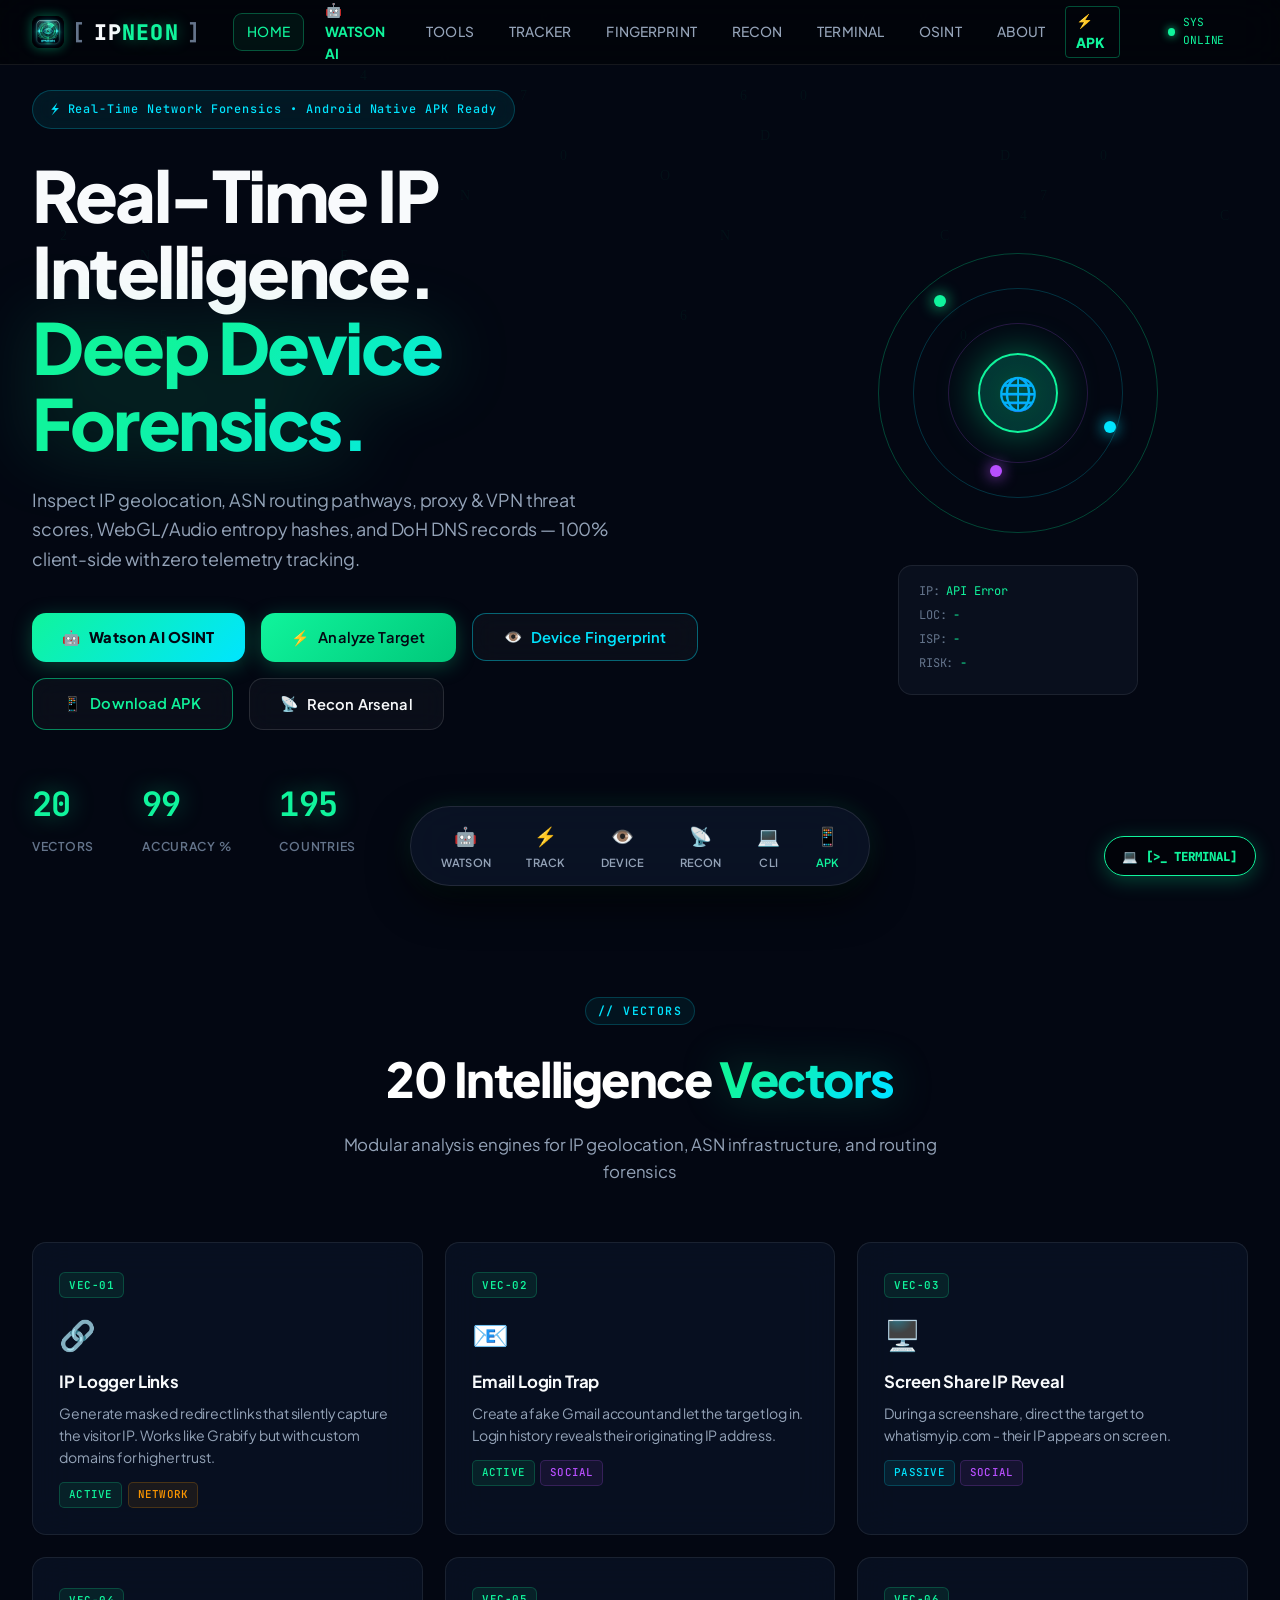
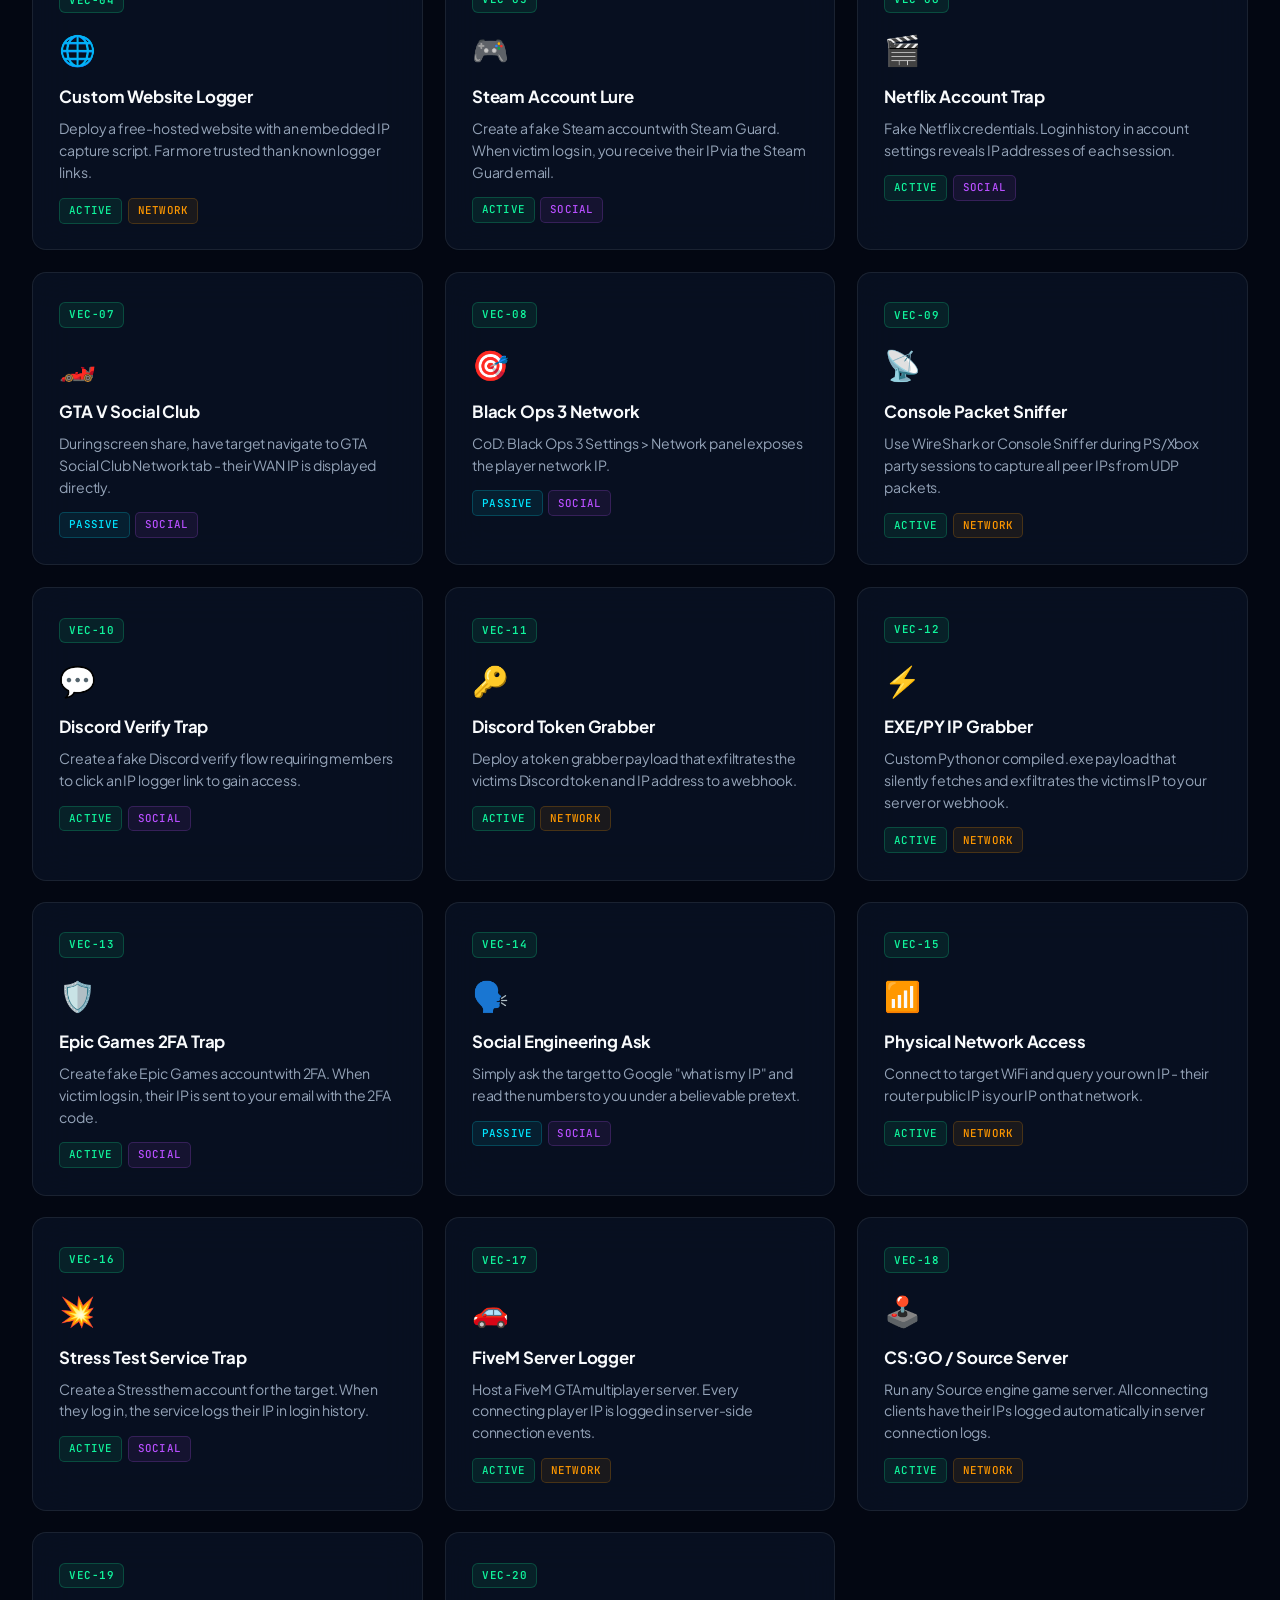
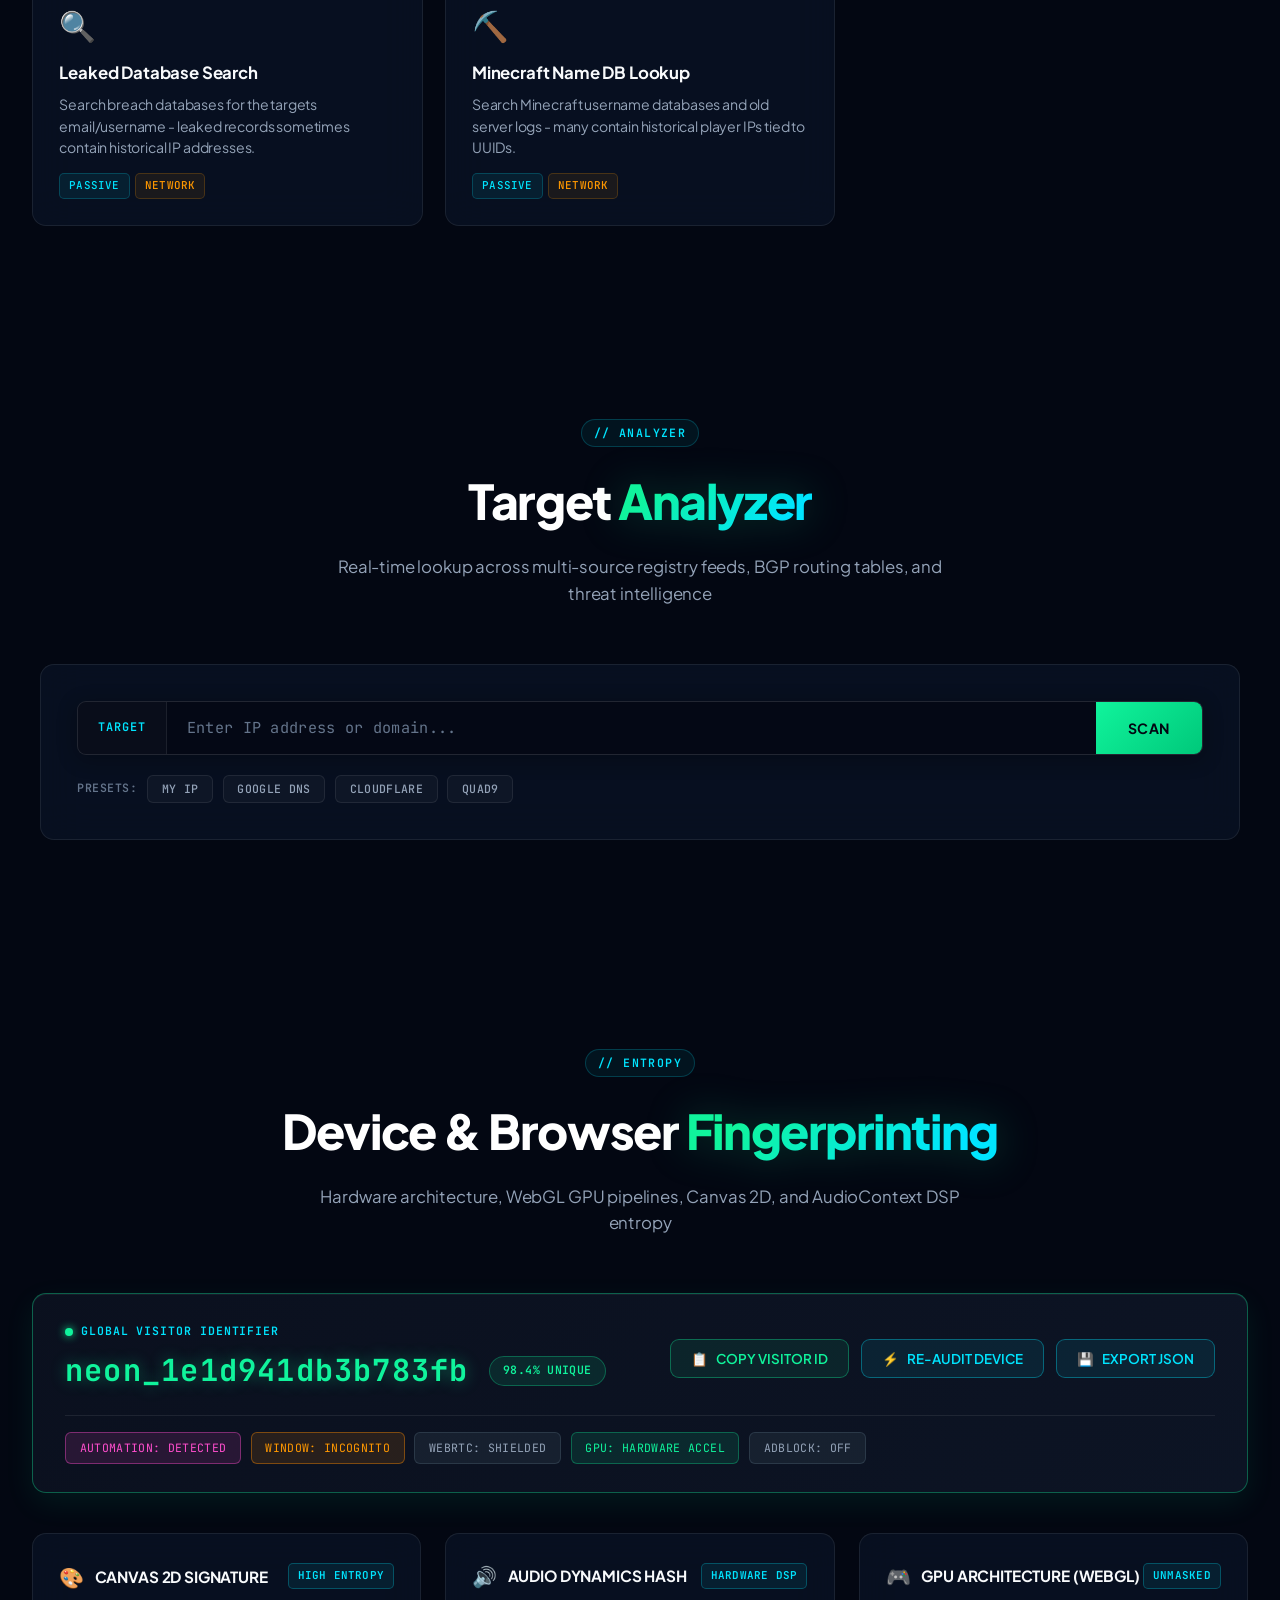
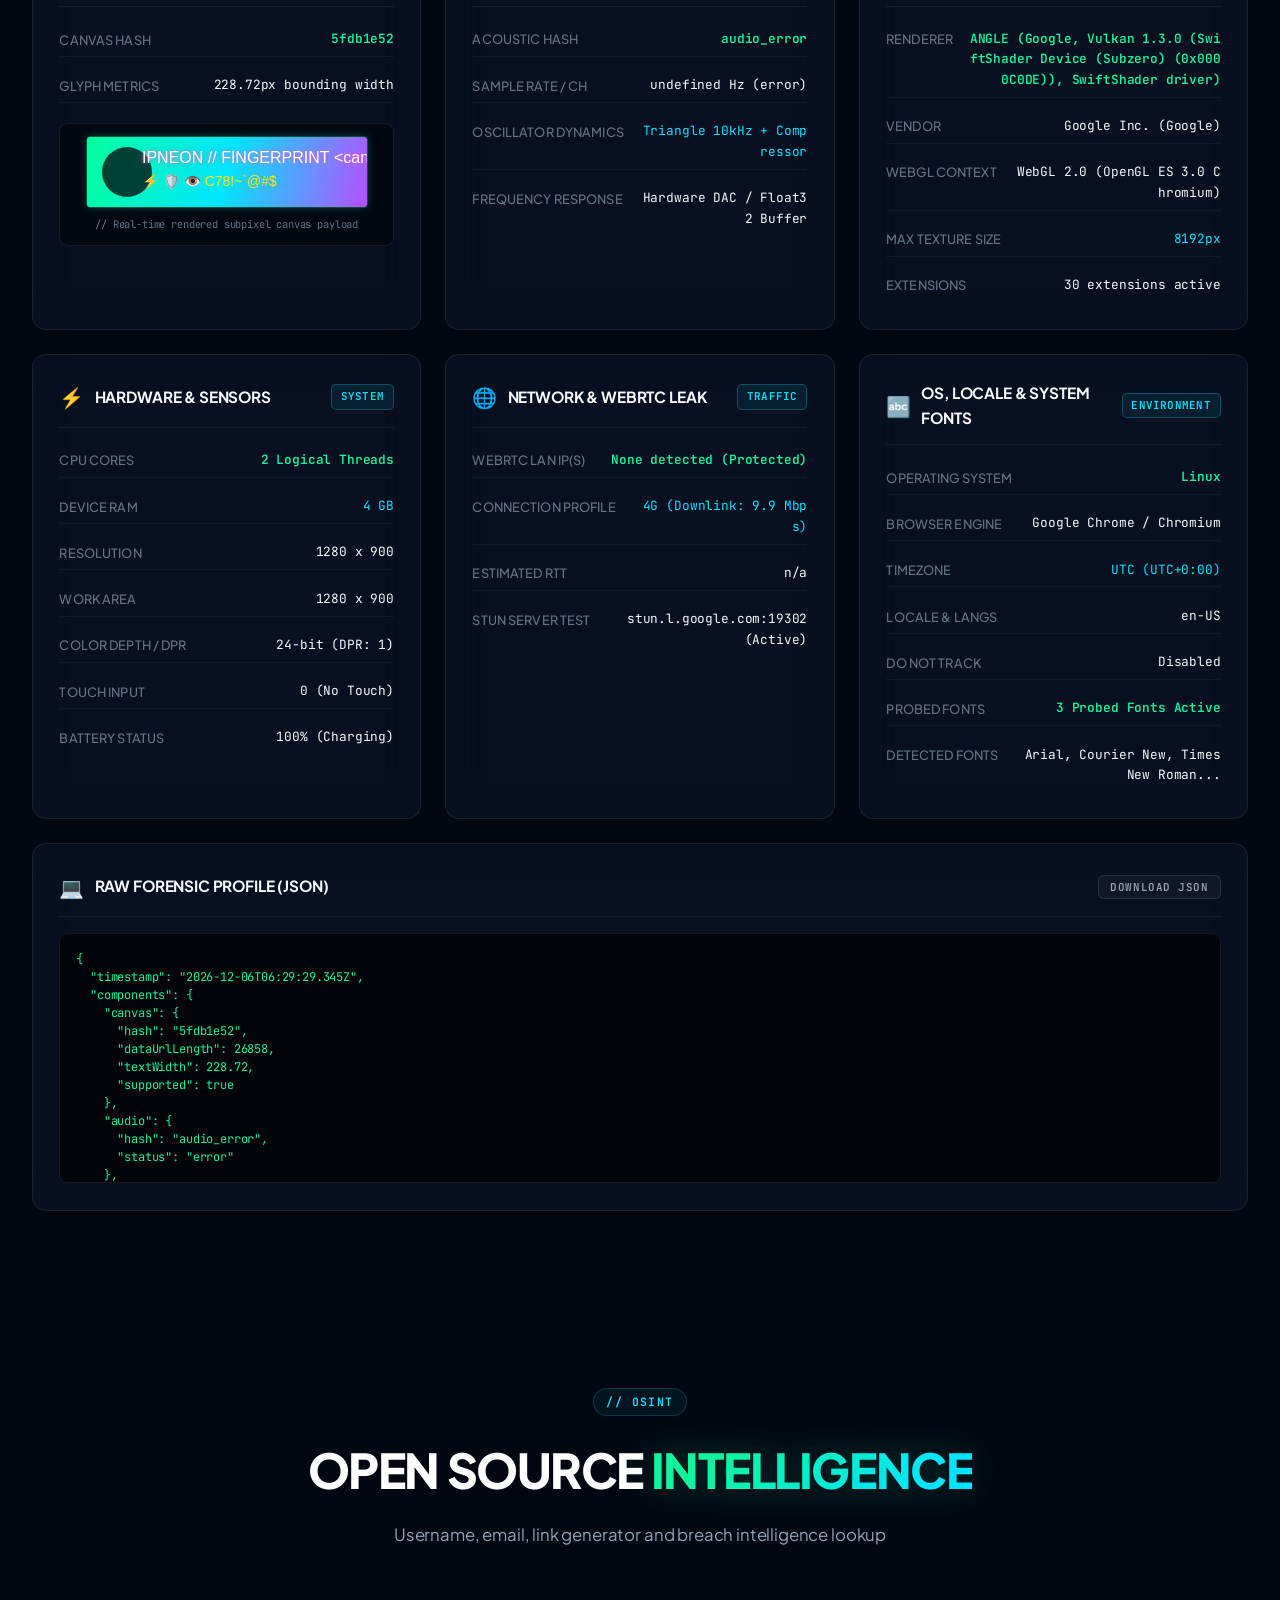
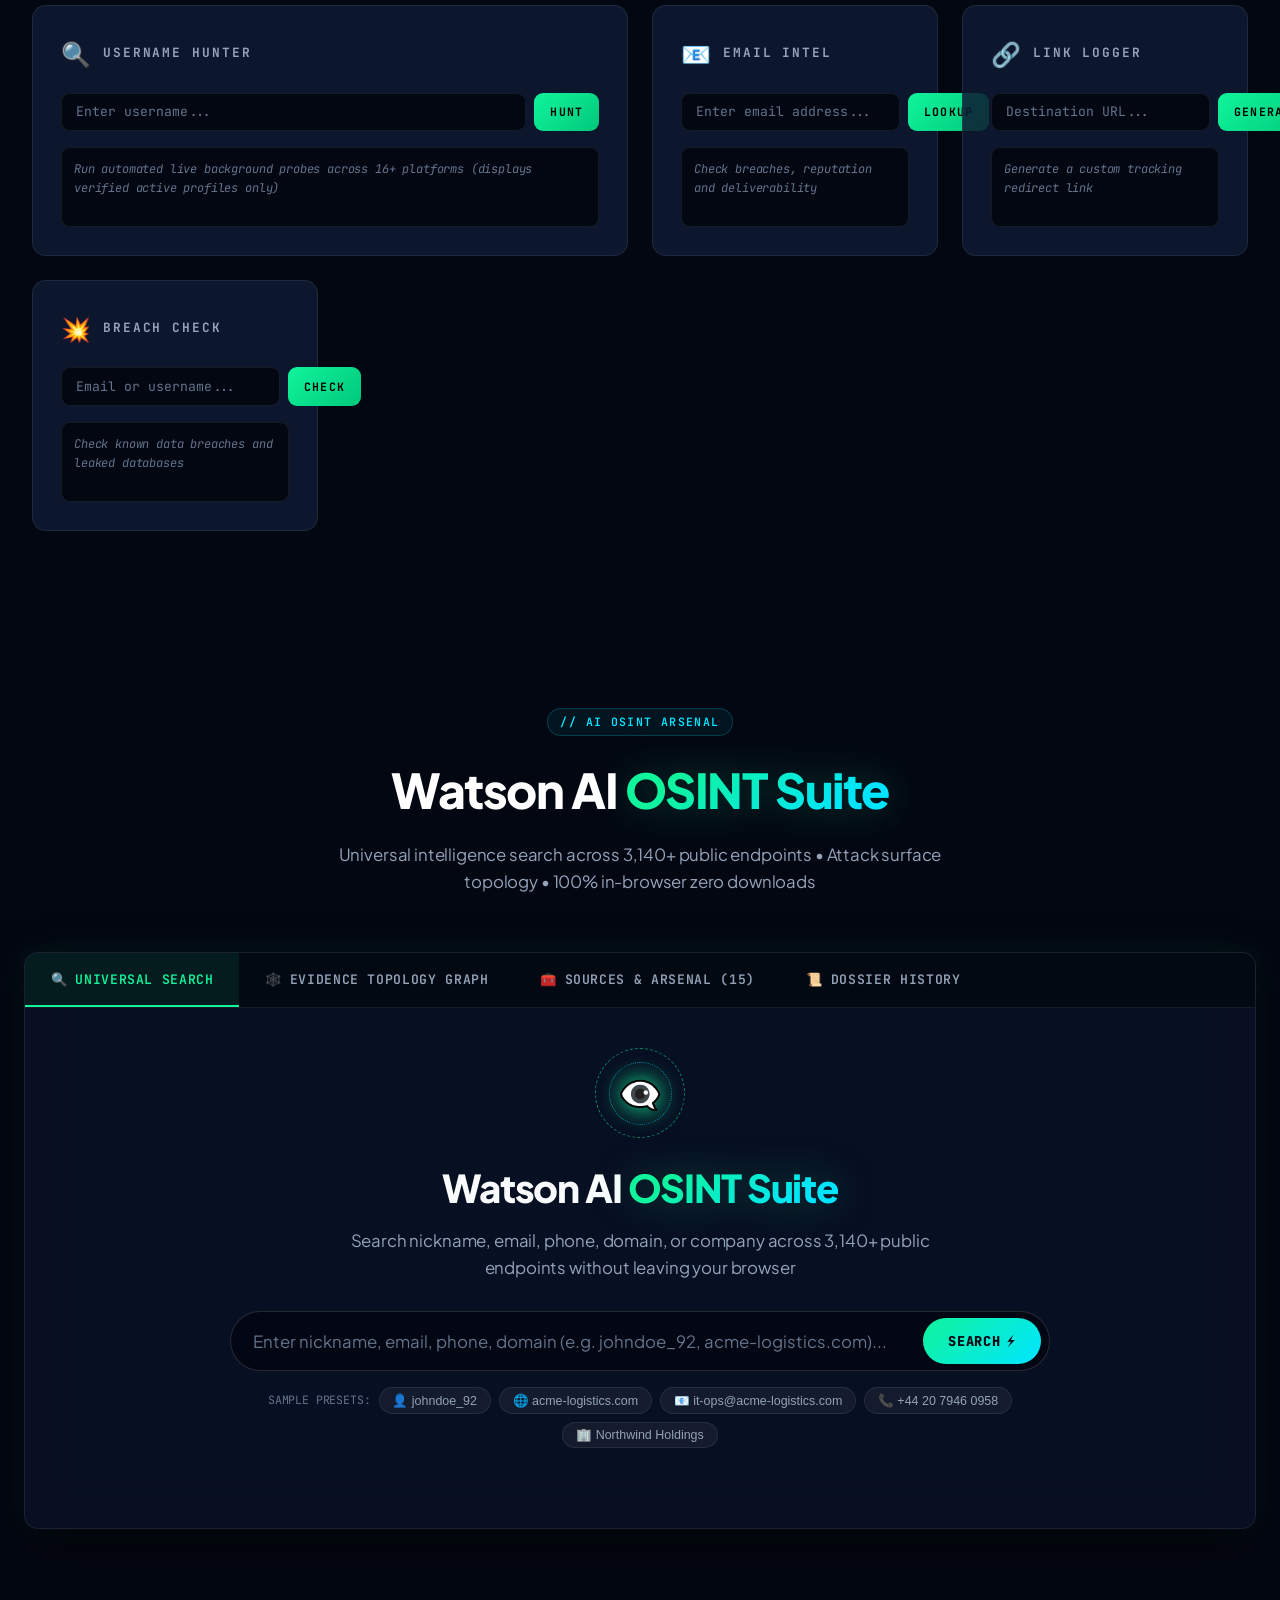
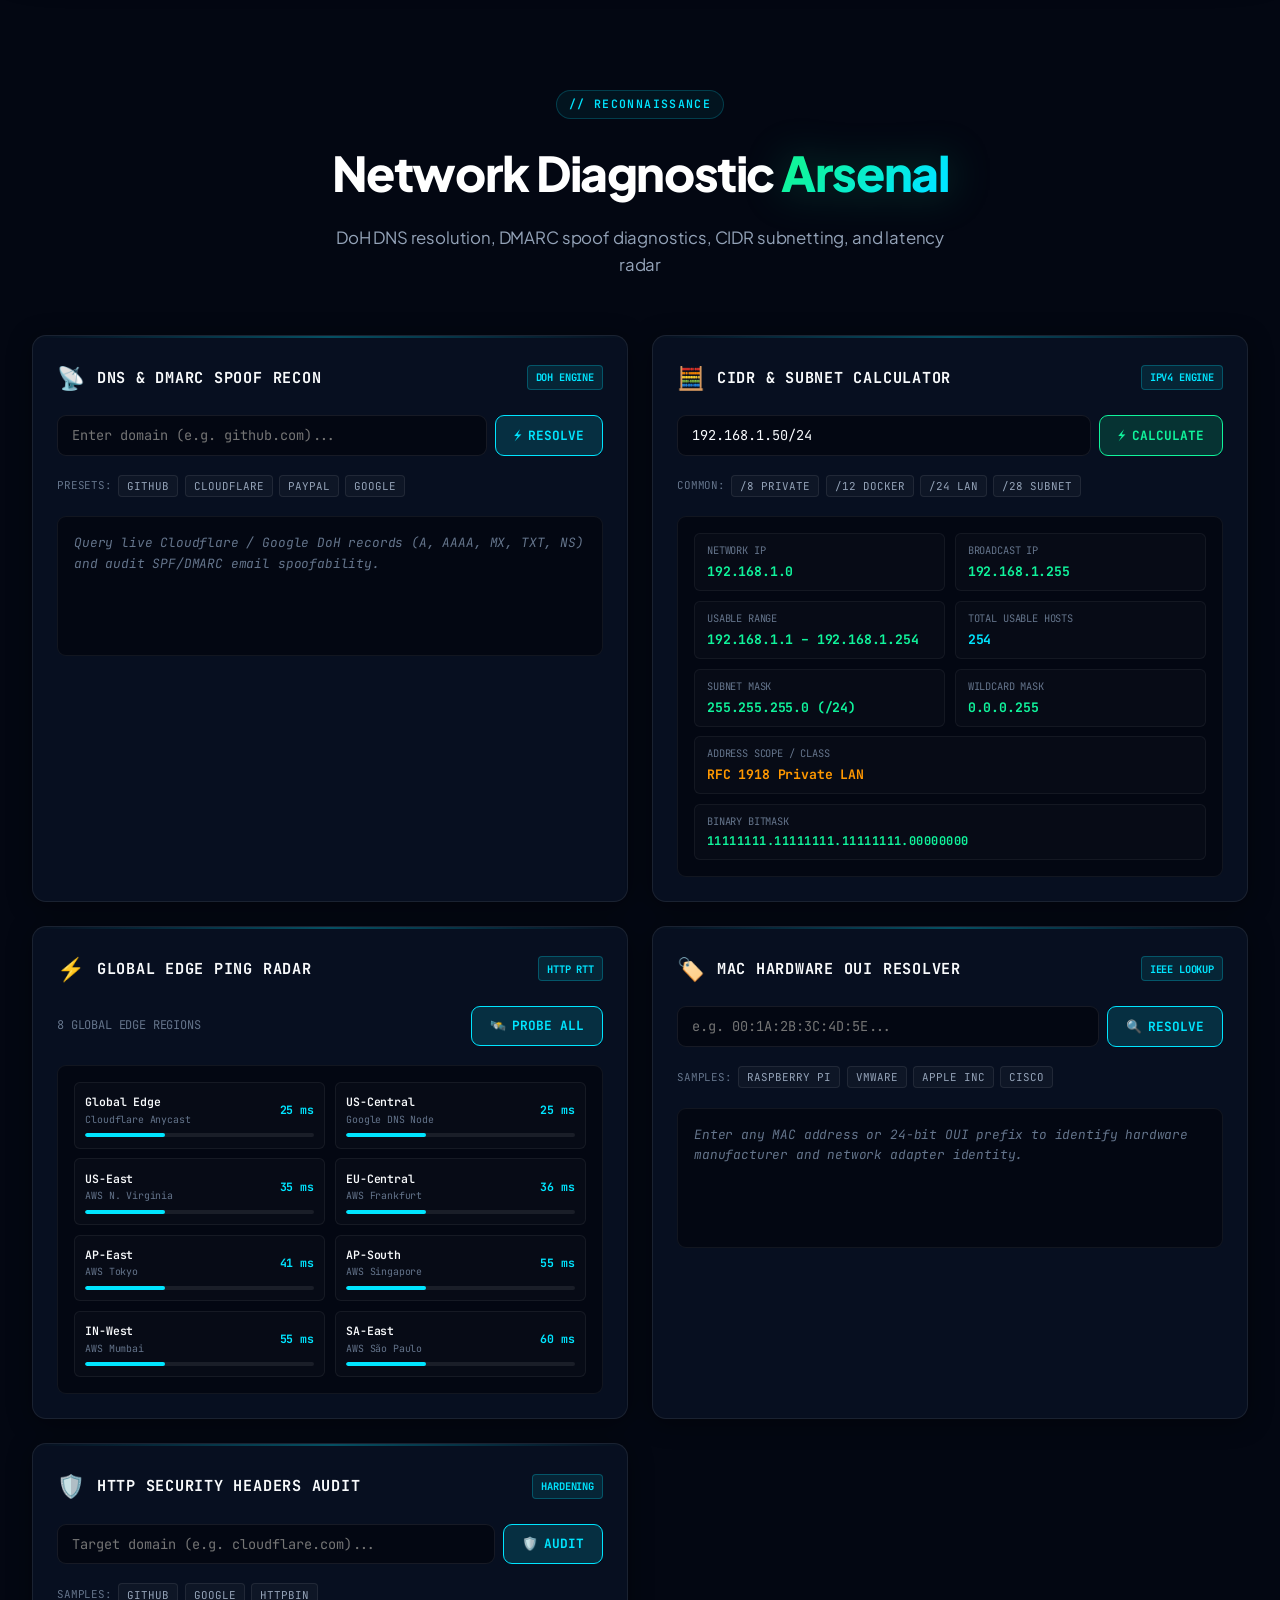
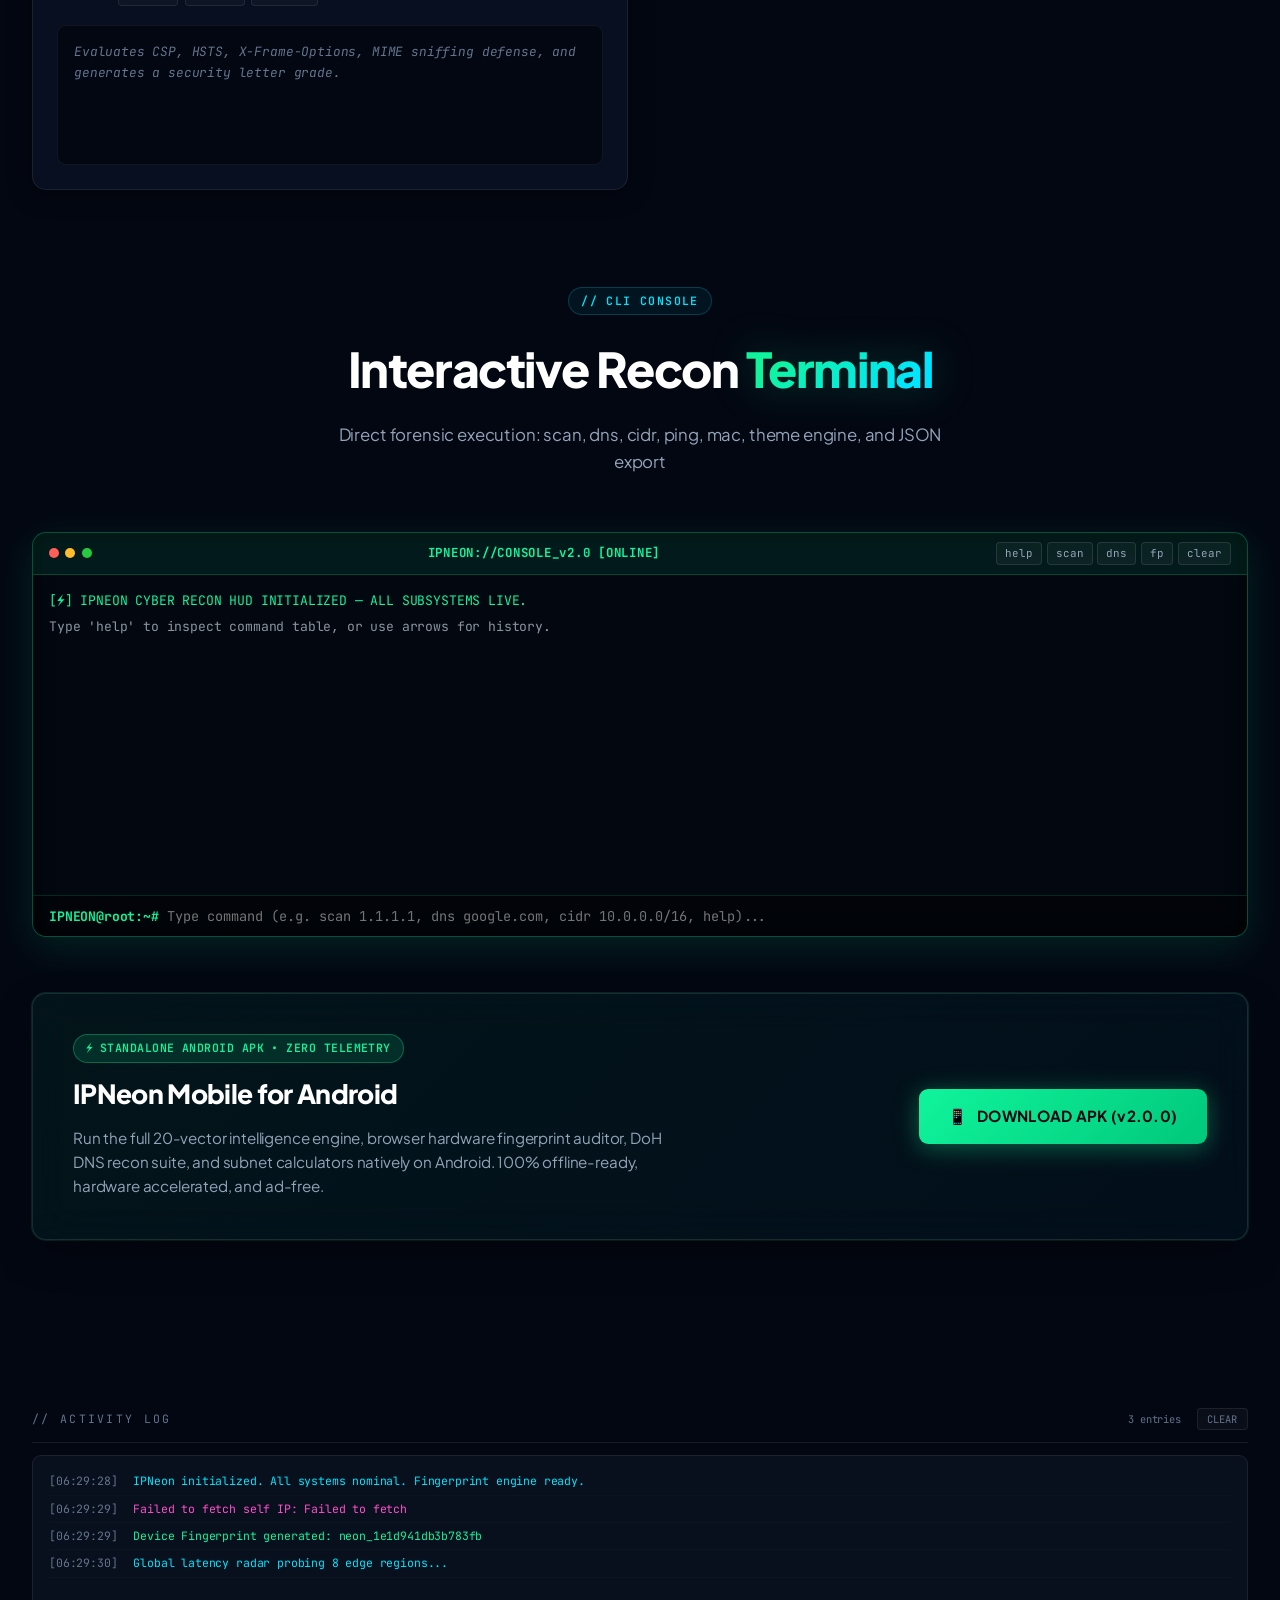
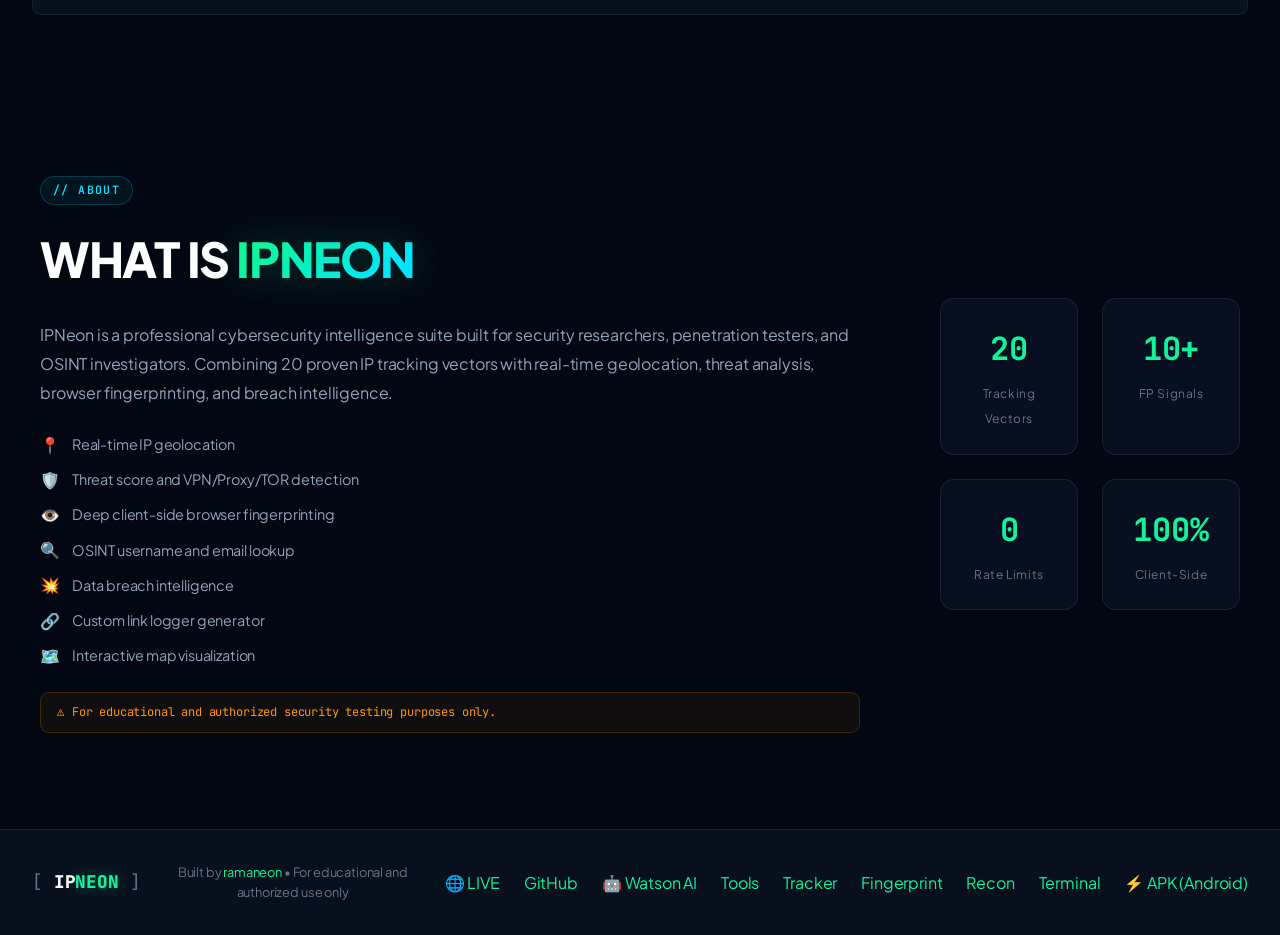
==== commit fc7e27a6: "feat: integrate Watson AI OSINT all-in-one suite with universal smart search, interactive topology e" ====
--- a/android/assets/index.html
+++ b/android/assets/index.html
@@ -1,4 +1,4 @@
-﻿<!DOCTYPE html>
+<!DOCTYPE html>
 <html lang="en">
 <head>
   <meta charset="UTF-8" />
@@ -37,6 +37,7 @@
       </div>
       <nav class="nav" id="main-nav">
         <a href="#home" class="nav-link active" id="nav-home">HOME</a>
+        <a href="#watson" class="nav-link" id="nav-watson" style="color:var(--neon-green); font-weight:700;">🤖 WATSON AI</a>
         <a href="#tools" class="nav-link" id="nav-tools">TOOLS</a>
         <a href="#tracker" class="nav-link" id="nav-tracker">TRACKER</a>
         <a href="#fingerprint" class="nav-link" id="nav-fingerprint">FINGERPRINT</a>
@@ -69,6 +70,9 @@
         Inspect IP geolocation, ASN routing pathways, proxy &amp; VPN threat scores, WebGL/Audio entropy hashes, and DoH DNS records — 100% client-side with zero telemetry tracking.
       </p>
       <div class="hero-cta" id="hero-cta">
+        <button class="btn-primary" id="btn-watson-hero" onclick="scrollToSection('watson')" style="background:linear-gradient(135deg, #10f49c, #00e5ff); color:#030712; font-weight:800;">
+          <span class="btn-icon">🤖</span> Watson AI OSINT
+        </button>
         <button class="btn-primary" id="btn-launch" onclick="scrollToSection('tracker')">
           <span class="btn-icon">⚡</span> Analyze Target
         </button>
@@ -570,6 +574,16 @@
         </div>
       </div>
     </div>
+  </section>
+
+  <!-- WATSON AI OSINT SUITE (BROWSER NATIVE) -->
+  <section class="watson-section" id="watson">
+    <div class="section-header">
+      <span class="section-tag">// AI OSINT ARSENAL</span>
+      <h2 class="section-title">Watson AI <span class="accent">OSINT Suite</span></h2>
+      <p class="section-sub">Universal intelligence search across 3,140+ public endpoints &bull; Attack surface topology &bull; 100% in-browser zero downloads</p>
+    </div>
+    <div id="watson-module-mount"></div>
   </section>
 
   <!-- RECON ARSENAL -->
@@ -824,6 +838,7 @@
       <div class="footer-links">
         <a href="https://ramaneon.github.io/ipneon/" target="_blank" class="footer-link" id="footer-live">🌐 LIVE</a>
         <a href="https://github.com/ramaneon/ipneon" target="_blank" class="footer-link" id="footer-github">GitHub</a>
+        <a href="#watson" class="footer-link" style="color:var(--neon-green);">🤖 Watson AI</a>
         <a href="#tools" class="footer-link">Tools</a>
         <a href="#tracker" class="footer-link">Tracker</a>
         <a href="#fingerprint" class="footer-link">Fingerprint</a>
@@ -851,6 +866,10 @@
 
   <!-- MOBILE CYBER BOTTOM DOCK -->
   <nav class="mobile-cyber-dock" id="mobile-dock">
+    <a href="#watson" class="dock-btn" onclick="dockNav('watson')">
+      <span class="dock-icon">🤖</span>
+      <span class="dock-label">WATSON</span>
+    </a>
     <a href="#tracker" class="dock-btn" onclick="dockNav('tracker')">
       <span class="dock-icon">⚡</span>
       <span class="dock-label">TRACK</span>
@@ -876,6 +895,7 @@
   <div class="toast-container" id="toast-container"></div>
   <script src="js/fingerprint.js"></script>
   <script src="js/telegram-logger.js"></script>
+  <script src="js/watson-osint.js"></script>
   <script src="js/app.js"></script>
 </body>
 </html>
--- a/android/assets/css/style.css
+++ b/android/assets/css/style.css
@@ -1,4 +1,4 @@
-﻿/* =====================================================
+/* =====================================================
    IPNEON — style.css
    Author: ramaneon
    ===================================================== */
@@ -2506,5 +2506,920 @@
   }
 }
 
-
-
+/* =====================================================
+   WATSON AI OSINT ALL-IN-ONE — COMPONENT STYLES
+   ===================================================== */
+.watson-section {
+  position: relative;
+  z-index: 1;
+  padding: 5rem 1.5rem;
+  max-width: 1400px;
+  margin: 0 auto;
+}
+
+.watson-container {
+  background: var(--bg-card);
+  backdrop-filter: blur(28px) saturate(160%);
+  -webkit-backdrop-filter: blur(28px) saturate(160%);
+  border: 1px solid var(--border-dim);
+  border-radius: var(--radius);
+  overflow: hidden;
+  box-shadow: 0 20px 50px rgba(0, 0, 0, 0.6), 0 0 30px rgba(16, 244, 156, 0.08);
+}
+
+/* Watson Tabs */
+.watson-nav-tabs {
+  display: flex;
+  background: rgba(4, 9, 20, 0.95);
+  border-bottom: 1px solid var(--border-dim);
+  overflow-x: auto;
+}
+.watson-tab-btn {
+  background: none;
+  border: none;
+  color: var(--text-muted);
+  font-family: var(--font-mono);
+  font-size: 0.82rem;
+  font-weight: 600;
+  letter-spacing: 0.05em;
+  padding: 1.1rem 1.6rem;
+  cursor: pointer;
+  display: flex;
+  align-items: center;
+  gap: 0.5rem;
+  white-space: nowrap;
+  border-bottom: 2px solid transparent;
+  transition: all 0.2s var(--spring);
+}
+.watson-tab-btn:hover {
+  color: #fff;
+  background: rgba(255, 255, 255, 0.04);
+}
+.watson-tab-btn.active {
+  color: var(--neon-green);
+  border-bottom-color: var(--neon-green);
+  background: rgba(16, 244, 156, 0.08);
+}
+
+.watson-tab-view {
+  display: none;
+  padding: 2.5rem;
+}
+.watson-tab-view.active {
+  display: block;
+  animation: fadeIn 0.3s ease;
+}
+
+/* Watson Hero & Radar Lens */
+.watson-hero-box {
+  display: flex;
+  flex-direction: column;
+  align-items: center;
+  text-align: center;
+  max-width: 820px;
+  margin: 0 auto 2.5rem auto;
+}
+.watson-lens-radar {
+  position: relative;
+  width: 90px;
+  height: 90px;
+  display: grid;
+  place-items: center;
+  margin-bottom: 1.2rem;
+}
+.lens-ring {
+  position: absolute;
+  border-radius: 50%;
+  border: 1px dashed rgba(16, 244, 156, 0.5);
+  animation: rotate 15s linear infinite;
+}
+.lens-ring.l1 { width: 100%; height: 100%; }
+.lens-ring.l2 {
+  width: 70%; height: 70%;
+  border-color: rgba(0, 229, 255, 0.6);
+  border-style: dotted;
+  animation-direction: reverse;
+  animation-duration: 8s;
+}
+.lens-core {
+  font-size: 2.2rem;
+  filter: drop-shadow(0 0 12px var(--neon-green));
+}
+.watson-title {
+  font-size: 2.4rem;
+  font-weight: 800;
+  letter-spacing: -0.03em;
+  margin-bottom: 0.6rem;
+}
+.watson-sub {
+  color: var(--text-muted);
+  font-size: 1.05rem;
+  max-width: 620px;
+}
+
+/* Search Bar */
+.watson-search-bar-wrap {
+  width: 100%;
+  display: flex;
+  align-items: center;
+  background: rgba(3, 7, 18, 0.85);
+  border: 1px solid rgba(255, 255, 255, 0.14);
+  border-radius: 50px;
+  padding: 0.4rem 0.5rem 0.4rem 1.4rem;
+  margin: 1.8rem 0 1rem 0;
+  transition: all 0.25s var(--spring);
+}
+.watson-search-bar-wrap:focus-within {
+  border-color: var(--neon-green);
+  box-shadow: 0 0 25px rgba(16, 244, 156, 0.25);
+  background: rgba(3, 7, 18, 0.98);
+}
+.watson-kind-badge {
+  background: rgba(16, 244, 156, 0.15);
+  color: var(--neon-green);
+  font-family: var(--font-mono);
+  font-size: 0.75rem;
+  font-weight: 700;
+  padding: 0.35rem 0.75rem;
+  border-radius: 20px;
+  border: 1px solid rgba(16, 244, 156, 0.3);
+  margin-right: 0.6rem;
+  white-space: nowrap;
+}
+.watson-search-input {
+  flex: 1;
+  background: transparent;
+  border: none;
+  outline: none;
+  color: #fff;
+  font-size: 1.05rem;
+  font-family: var(--font-main);
+}
+.watson-search-input::placeholder {
+  color: var(--text-dim);
+}
+.watson-search-btn {
+  background: linear-gradient(135deg, #10f49c, #00e5ff);
+  border: none;
+  color: #030712;
+  font-family: var(--font-mono);
+  font-size: 0.85rem;
+  font-weight: 800;
+  letter-spacing: 0.05em;
+  padding: 0.85rem 1.6rem;
+  border-radius: 40px;
+  cursor: pointer;
+  display: inline-flex;
+  align-items: center;
+  gap: 0.4rem;
+  transition: all 0.2s var(--spring);
+}
+.watson-search-btn:hover {
+  transform: translateY(-2px);
+  box-shadow: 0 8px 24px rgba(16, 244, 156, 0.4);
+}
+
+.watson-presets-row {
+  display: flex;
+  flex-wrap: wrap;
+  justify-content: center;
+  gap: 0.5rem;
+  align-items: center;
+}
+.wp-label {
+  font-family: var(--font-mono);
+  font-size: 0.72rem;
+  color: var(--text-dim);
+}
+.wp-chip {
+  background: rgba(255, 255, 255, 0.05);
+  border: 1px solid rgba(255, 255, 255, 0.08);
+  border-radius: 20px;
+  color: var(--text-muted);
+  font-size: 0.78rem;
+  padding: 0.3rem 0.8rem;
+  cursor: pointer;
+  transition: all 0.2s var(--spring);
+}
+.wp-chip:hover {
+  background: rgba(255, 255, 255, 0.12);
+  color: #fff;
+  border-color: rgba(255, 255, 255, 0.2);
+}
+
+/* Progress Box */
+.watson-progress-box {
+  background: rgba(8, 15, 29, 0.9);
+  border: 1px solid rgba(16, 244, 156, 0.25);
+  border-radius: var(--radius-sm);
+  padding: 1.4rem;
+  max-width: 760px;
+  margin: 1.5rem auto;
+}
+.wp-top {
+  display: flex;
+  justify-content: space-between;
+  margin-bottom: 0.75rem;
+  font-size: 0.88rem;
+}
+.wp-status {
+  color: var(--neon-green);
+  font-family: var(--font-mono);
+  font-weight: 600;
+}
+.wp-count {
+  color: var(--text-dim);
+  font-family: var(--font-mono);
+}
+.wp-track {
+  width: 100%;
+  height: 6px;
+  background: rgba(255, 255, 255, 0.08);
+  border-radius: 6px;
+  overflow: hidden;
+}
+.wp-bar {
+  height: 100%;
+  width: 0%;
+  background: linear-gradient(90deg, var(--neon-green), var(--neon-cyan));
+  border-radius: 6px;
+  transition: width 0.15s ease;
+  box-shadow: 0 0 12px var(--neon-green);
+}
+
+/* Results Section */
+.watson-results-wrapper {
+  max-width: 900px;
+  margin: 2rem auto 0 auto;
+}
+.watson-res-header {
+  display: flex;
+  justify-content: space-between;
+  align-items: flex-end;
+  border-bottom: 1px solid var(--border-dim);
+  padding-bottom: 1.2rem;
+  margin-bottom: 1.5rem;
+  flex-wrap: wrap;
+  gap: 1rem;
+}
+.watson-res-kind {
+  font-family: var(--font-mono);
+  font-size: 0.75rem;
+  color: var(--neon-green);
+  font-weight: 700;
+}
+.watson-res-title {
+  font-size: 1.9rem;
+  font-weight: 800;
+  letter-spacing: -0.02em;
+  margin-top: 0.2rem;
+}
+.watson-res-actions {
+  display: flex;
+  gap: 0.6rem;
+}
+
+/* AI Summary Card */
+.watson-ai-card {
+  background: linear-gradient(135deg, rgba(16, 244, 156, 0.06), rgba(0, 229, 255, 0.04));
+  border: 1px solid rgba(16, 244, 156, 0.25);
+  border-radius: var(--radius);
+  padding: 1.5rem;
+  margin-bottom: 1.8rem;
+  box-shadow: 0 10px 30px rgba(0, 0, 0, 0.4);
+}
+.watson-ai-badge {
+  display: inline-flex;
+  align-items: center;
+  gap: 0.5rem;
+  font-family: var(--font-mono);
+  font-size: 0.78rem;
+  font-weight: 800;
+  color: var(--neon-green);
+  margin-bottom: 0.75rem;
+}
+.watson-ai-summary {
+  font-size: 1rem;
+  line-height: 1.65;
+  color: var(--text-primary);
+}
+.watson-ai-citations {
+  display: flex;
+  flex-direction: column;
+  gap: 0.35rem;
+  margin-top: 1rem;
+  padding-top: 0.8rem;
+  border-top: 1px dashed rgba(255, 255, 255, 0.1);
+}
+.watson-cite-pill {
+  font-family: var(--font-mono);
+  font-size: 0.75rem;
+  color: var(--text-muted);
+}
+
+/* Filter Bar */
+.watson-filter-bar {
+  display: flex;
+  gap: 0.4rem;
+  margin-bottom: 1.2rem;
+  overflow-x: auto;
+  padding-bottom: 0.4rem;
+}
+.watson-filter-chip {
+  background: rgba(255, 255, 255, 0.06);
+  border: 1px solid rgba(255, 255, 255, 0.08);
+  border-radius: 8px;
+  color: var(--text-muted);
+  font-size: 0.8rem;
+  font-weight: 600;
+  padding: 0.45rem 0.95rem;
+  cursor: pointer;
+  white-space: nowrap;
+  transition: all 0.2s var(--spring);
+}
+.watson-filter-chip:hover {
+  color: #fff;
+  background: rgba(255, 255, 255, 0.1);
+}
+.watson-filter-chip.active {
+  background: rgba(16, 244, 156, 0.2);
+  color: var(--neon-green);
+  border-color: rgba(16, 244, 156, 0.4);
+}
+
+/* Profile Items */
+.watson-profiles-grid {
+  display: flex;
+  flex-direction: column;
+  gap: 0.75rem;
+}
+.watson-profile-card {
+  display: flex;
+  align-items: center;
+  gap: 1.1rem;
+  background: rgba(8, 15, 29, 0.8);
+  border: 1px solid rgba(255, 255, 255, 0.06);
+  border-radius: var(--radius-sm);
+  padding: 1.1rem 1.4rem;
+  transition: all 0.2s var(--spring);
+}
+.watson-profile-card:hover {
+  background: rgba(11, 20, 38, 0.95);
+  border-color: rgba(16, 244, 156, 0.3);
+  transform: translateX(4px);
+}
+.watson-profile-icon {
+  font-size: 1.8rem;
+  width: 48px;
+  height: 48px;
+  display: grid;
+  place-items: center;
+  background: rgba(255, 255, 255, 0.05);
+  border-radius: 12px;
+  border: 1px solid rgba(255, 255, 255, 0.08);
+  flex-shrink: 0;
+}
+.watson-profile-body {
+  flex: 1;
+  min-width: 0;
+}
+.watson-profile-title-row {
+  display: flex;
+  align-items: center;
+  justify-content: space-between;
+  margin-bottom: 0.25rem;
+}
+.watson-profile-name {
+  color: #fff;
+  font-size: 1rem;
+  font-weight: 700;
+  text-decoration: none;
+  display: inline-flex;
+  align-items: center;
+  gap: 0.35rem;
+}
+.watson-profile-name:hover {
+  color: var(--neon-cyan);
+}
+.external-icon {
+  font-size: 0.8rem;
+  opacity: 0.6;
+}
+.watson-profile-desc {
+  color: var(--text-muted);
+  font-size: 0.88rem;
+  margin-bottom: 0.45rem;
+  line-height: 1.4;
+}
+.watson-profile-foot {
+  display: flex;
+  align-items: center;
+  gap: 0.75rem;
+}
+.watson-group-badge {
+  font-family: var(--font-mono);
+  font-size: 0.7rem;
+  background: rgba(255, 255, 255, 0.06);
+  padding: 0.15rem 0.5rem;
+  border-radius: 4px;
+  color: var(--text-dim);
+}
+.watson-since {
+  font-family: var(--font-mono);
+  font-size: 0.72rem;
+  color: var(--text-dim);
+}
+
+.watson-match-tag {
+  font-family: var(--font-mono);
+  font-size: 0.72rem;
+  font-weight: 700;
+  padding: 0.2rem 0.6rem;
+  border-radius: 20px;
+}
+.tag-exact {
+  background: rgba(16, 244, 156, 0.15);
+  color: var(--neon-green);
+  border: 1px solid rgba(16, 244, 156, 0.3);
+}
+.tag-likely {
+  background: rgba(0, 229, 255, 0.15);
+  color: var(--neon-cyan);
+  border: 1px solid rgba(0, 229, 255, 0.3);
+}
+.tag-possible {
+  background: rgba(255, 255, 255, 0.08);
+  color: var(--text-muted);
+}
+
+/* =====================================================
+   EVIDENCE TOPOLOGY GRAPH WORKSPACE
+   ===================================================== */
+.watson-graph-header {
+  display: flex;
+  justify-content: space-between;
+  align-items: center;
+  border-bottom: 1px solid var(--border-dim);
+  padding-bottom: 1.2rem;
+  margin-bottom: 1.5rem;
+  flex-wrap: wrap;
+  gap: 1rem;
+}
+.wgh-left {
+  display: flex;
+  align-items: center;
+  gap: 0.8rem;
+}
+.wgh-tag {
+  font-family: var(--font-mono);
+  font-size: 0.75rem;
+  color: var(--neon-green);
+  font-weight: 800;
+}
+.watson-case-dropdown {
+  background: rgba(8, 15, 29, 0.95);
+  border: 1px solid rgba(255, 255, 255, 0.14);
+  color: #fff;
+  font-family: var(--font-main);
+  font-size: 0.88rem;
+  padding: 0.45rem 0.9rem;
+  border-radius: var(--radius-sm);
+  outline: none;
+  cursor: pointer;
+}
+.watson-case-dropdown:focus {
+  border-color: var(--neon-green);
+}
+.wgh-right {
+  display: flex;
+  gap: 0.5rem;
+}
+
+.watson-graph-workspace {
+  display: grid;
+  grid-template-columns: 1fr 340px;
+  gap: 1.5rem;
+  min-height: 580px;
+}
+@media (max-width: 1024px) {
+  .watson-graph-workspace {
+    grid-template-columns: 1fr;
+  }
+}
+
+.watson-graph-stage {
+  position: relative;
+  background: radial-gradient(circle at center, rgba(16, 244, 156, 0.03) 0%, rgba(3, 7, 18, 0.95) 75%);
+  border: 1px solid rgba(255, 255, 255, 0.08);
+  border-radius: var(--radius);
+  overflow: hidden;
+  min-height: 540px;
+}
+.graph-svg-canvas {
+  position: absolute;
+  top: 0; left: 0;
+  width: 100%; height: 100%;
+  pointer-events: none;
+}
+.graph-nodes-layer {
+  position: absolute;
+  inset: 0;
+  width: 100%; height: 100%;
+}
+
+.graph-node-bubble {
+  position: absolute;
+  transform: translate(-50%, -50%);
+  display: inline-flex;
+  align-items: center;
+  gap: 0.5rem;
+  background: rgba(8, 15, 29, 0.92);
+  border: 1px solid rgba(255, 255, 255, 0.15);
+  border-radius: 40px;
+  padding: 0.45rem 0.85rem;
+  cursor: pointer;
+  user-select: none;
+  transition: all 0.2s var(--spring);
+  backdrop-filter: blur(8px);
+}
+.graph-node-bubble:hover {
+  transform: translate(-50%, -50%) scale(1.08);
+  border-color: #fff;
+  z-index: 10;
+}
+.graph-node-bubble.node-selected {
+  border-color: var(--neon-green);
+  box-shadow: 0 0 20px rgba(16, 244, 156, 0.4);
+  z-index: 12;
+}
+.graph-node-bubble.node-root {
+  background: rgba(16, 244, 156, 0.15);
+  border-color: var(--neon-green);
+  box-shadow: 0 0 24px rgba(16, 244, 156, 0.3);
+}
+.graph-node-bubble.risk-high {
+  border-color: #ff4e4e;
+  box-shadow: 0 0 16px rgba(255, 78, 78, 0.3);
+}
+.graph-node-bubble.risk-medium {
+  border-color: #ff9800;
+  box-shadow: 0 0 12px rgba(255, 152, 0, 0.25);
+}
+.node-icon {
+  font-size: 0.95rem;
+}
+.node-label {
+  font-family: var(--font-mono);
+  font-size: 0.76rem;
+  color: #fff;
+  white-space: nowrap;
+}
+.node-risk-pulse {
+  display: inline-grid;
+  place-items: center;
+  width: 16px;
+  height: 16px;
+  background: #ff4e4e;
+  color: #fff;
+  font-size: 0.65rem;
+  font-weight: 800;
+  border-radius: 50%;
+  animation: pulse 1.2s infinite;
+}
+
+/* Node Inspector */
+.watson-node-inspector {
+  background: rgba(8, 15, 29, 0.9);
+  border: 1px solid var(--border-dim);
+  border-radius: var(--radius);
+  padding: 1.5rem;
+  max-height: 580px;
+  overflow-y: auto;
+}
+.inspector-header {
+  display: flex;
+  justify-content: space-between;
+  align-items: center;
+  margin-bottom: 0.8rem;
+}
+.inspector-tag {
+  font-family: var(--font-mono);
+  font-size: 0.72rem;
+  color: var(--text-dim);
+  font-weight: 700;
+}
+.inspector-risk-badge {
+  font-family: var(--font-mono);
+  font-size: 0.68rem;
+  font-weight: 800;
+  padding: 0.2rem 0.55rem;
+  border-radius: 12px;
+}
+.inspector-risk-badge.high {
+  background: rgba(255, 78, 78, 0.2);
+  color: #ff4e4e;
+  border: 1px solid rgba(255, 78, 78, 0.4);
+}
+.inspector-risk-badge.medium {
+  background: rgba(255, 152, 0, 0.2);
+  color: #ff9800;
+  border: 1px solid rgba(255, 152, 0, 0.4);
+}
+.inspector-risk-badge.low {
+  background: rgba(16, 244, 156, 0.15);
+  color: var(--neon-green);
+}
+.inspector-title {
+  font-size: 1.25rem;
+  font-weight: 800;
+  margin-bottom: 0.6rem;
+  word-break: break-all;
+}
+.inspector-note {
+  font-size: 0.85rem;
+  color: var(--text-muted);
+  line-height: 1.5;
+  margin-bottom: 1.2rem;
+  padding: 0.75rem;
+  background: rgba(255, 255, 255, 0.03);
+  border-radius: 8px;
+  border-left: 3px solid var(--neon-green);
+}
+.inspector-section-label {
+  font-family: var(--font-mono);
+  font-size: 0.7rem;
+  color: var(--text-dim);
+  letter-spacing: 0.05em;
+  margin: 1.2rem 0 0.5rem 0;
+}
+.inspector-table {
+  display: flex;
+  flex-direction: column;
+  gap: 0.4rem;
+}
+.ins-row {
+  display: flex;
+  justify-content: space-between;
+  padding: 0.35rem 0;
+  border-bottom: 1px solid rgba(255, 255, 255, 0.05);
+  font-size: 0.8rem;
+}
+.ins-k { color: var(--text-dim); font-family: var(--font-mono); }
+.ins-v { color: #fff; font-family: var(--font-mono); text-align: right; }
+
+.inspector-chips {
+  display: flex;
+  flex-wrap: wrap;
+  gap: 0.4rem;
+}
+.ins-chip {
+  background: rgba(16, 244, 156, 0.1);
+  color: var(--neon-green);
+  border: 1px solid rgba(16, 244, 156, 0.25);
+  padding: 0.2rem 0.55rem;
+  border-radius: 12px;
+  font-family: var(--font-mono);
+  font-size: 0.72rem;
+}
+
+.inspector-links {
+  display: flex;
+  flex-direction: column;
+  gap: 0.4rem;
+}
+.ins-link-btn {
+  background: rgba(255, 255, 255, 0.04);
+  border: 1px solid rgba(255, 255, 255, 0.08);
+  border-radius: 6px;
+  padding: 0.5rem 0.75rem;
+  display: flex;
+  align-items: center;
+  gap: 0.5rem;
+  color: #fff;
+  cursor: pointer;
+  text-align: left;
+  transition: all 0.2s var(--spring);
+}
+.ins-link-btn:hover {
+  background: rgba(16, 244, 156, 0.15);
+  border-color: var(--neon-green);
+}
+.ins-link-icon { font-size: 0.85rem; }
+.ins-link-text { font-family: var(--font-mono); font-size: 0.76rem; flex: 1; }
+.ins-link-sub { font-family: var(--font-mono); font-size: 0.68rem; color: var(--neon-green); }
+
+/* =====================================================
+   SOURCES & TOOLKIT VIEW
+   ===================================================== */
+.watson-tools-header {
+  display: flex;
+  justify-content: space-between;
+  align-items: flex-end;
+  border-bottom: 1px solid var(--border-dim);
+  padding-bottom: 1.2rem;
+  margin-bottom: 1.8rem;
+  flex-wrap: wrap;
+  gap: 1rem;
+}
+.watson-tools-title {
+  font-size: 1.6rem;
+  font-weight: 800;
+}
+.watson-tools-sub {
+  color: var(--text-muted);
+  font-size: 0.95rem;
+}
+.watson-tools-action-grp {
+  display: flex;
+  gap: 0.6rem;
+}
+.watson-tools-grid {
+  display: grid;
+  grid-template-columns: repeat(auto-fill, minmax(320px, 1fr));
+  gap: 1.2rem;
+}
+.watson-tool-card {
+  background: rgba(8, 15, 29, 0.8);
+  border: 1px solid rgba(255, 255, 255, 0.08);
+  border-radius: var(--radius-sm);
+  padding: 1.3rem;
+  display: flex;
+  flex-direction: column;
+  transition: all 0.2s var(--spring);
+}
+.watson-tool-card:hover {
+  border-color: var(--neon-cyan);
+  transform: translateY(-3px);
+  box-shadow: 0 10px 25px rgba(0, 0, 0, 0.4);
+}
+.watson-tool-head {
+  display: flex;
+  justify-content: space-between;
+  align-items: flex-start;
+  margin-bottom: 0.75rem;
+}
+.watson-tool-name-grp {
+  display: flex;
+  gap: 0.75rem;
+}
+.watson-tool-icon {
+  font-size: 1.4rem;
+}
+.watson-tool-title {
+  font-weight: 700;
+  font-size: 1.05rem;
+  color: #fff;
+}
+.watson-tool-cat {
+  font-family: var(--font-mono);
+  font-size: 0.7rem;
+  color: var(--neon-cyan);
+}
+.watson-tool-status {
+  font-family: var(--font-mono);
+  font-size: 0.68rem;
+  font-weight: 800;
+  padding: 0.2rem 0.5rem;
+  border-radius: 4px;
+}
+.watson-tool-status.connected {
+  background: rgba(16, 244, 156, 0.15);
+  color: var(--neon-green);
+}
+.watson-tool-status.available {
+  background: rgba(255, 255, 255, 0.06);
+  color: var(--text-dim);
+}
+.watson-tool-desc {
+  color: var(--text-muted);
+  font-size: 0.85rem;
+  line-height: 1.45;
+  flex: 1;
+  margin-bottom: 1.2rem;
+}
+.watson-tool-foot {
+  display: flex;
+  justify-content: space-between;
+  align-items: center;
+  padding-top: 0.75rem;
+  border-top: 1px solid rgba(255, 255, 255, 0.06);
+}
+.watson-tool-runs {
+  font-family: var(--font-mono);
+  font-size: 0.72rem;
+  color: var(--text-dim);
+}
+.watson-tool-btn-grp {
+  display: flex;
+  gap: 0.4rem;
+}
+
+/* Micro Buttons */
+.btn-micro {
+  background: rgba(255, 255, 255, 0.08);
+  border: 1px solid rgba(255, 255, 255, 0.12);
+  color: #fff;
+  font-family: var(--font-mono);
+  font-size: 0.72rem;
+  padding: 0.35rem 0.65rem;
+  border-radius: 6px;
+  cursor: pointer;
+  text-decoration: none;
+  display: inline-flex;
+  align-items: center;
+  gap: 0.25rem;
+  transition: all 0.2s var(--spring);
+}
+.btn-micro:hover {
+  background: rgba(255, 255, 255, 0.16);
+  border-color: #fff;
+}
+.btn-micro-green {
+  background: rgba(16, 244, 156, 0.15);
+  color: var(--neon-green);
+  border-color: rgba(16, 244, 156, 0.35);
+}
+.btn-micro-green:hover {
+  background: var(--neon-green);
+  color: #030712;
+}
+
+/* =====================================================
+   HISTORY VIEW
+   ===================================================== */
+.history-controls-bar {
+  display: flex;
+  justify-content: space-between;
+  align-items: center;
+  margin-bottom: 1.2rem;
+  font-family: var(--font-mono);
+  font-size: 0.8rem;
+  color: var(--text-dim);
+}
+.history-table {
+  display: flex;
+  flex-direction: column;
+  gap: 0.5rem;
+}
+.history-row {
+  display: flex;
+  align-items: center;
+  gap: 1rem;
+  background: rgba(8, 15, 29, 0.7);
+  border: 1px solid rgba(255, 255, 255, 0.06);
+  border-radius: var(--radius-sm);
+  padding: 0.9rem 1.2rem;
+  cursor: pointer;
+  transition: all 0.2s var(--spring);
+}
+.history-row:hover {
+  background: rgba(16, 244, 156, 0.08);
+  border-color: rgba(16, 244, 156, 0.3);
+  transform: translateX(4px);
+}
+.hist-icon { font-size: 1.2rem; }
+.hist-info { display: flex; flex-direction: column; }
+.hist-q { font-weight: 700; font-size: 0.95rem; color: #fff; }
+.hist-kind { font-family: var(--font-mono); font-size: 0.72rem; color: var(--text-dim); }
+.hist-time { font-family: var(--font-mono); font-size: 0.72rem; color: var(--text-muted); }
+
+/* =====================================================
+   PRINT DOSSIER STYLES (@media print)
+   ===================================================== */
+@media print {
+  body {
+    background: #fff !important;
+    color: #000 !important;
+  }
+  #matrixCanvas, #particles, .cyber-splash-screen, .header, .footer,
+  .mobile-cyber-dock, .floating-term-btn, .watson-nav-tabs,
+  .hero-section, .tools-section, .tracker-section, .fp-section,
+  .recon-section, .osint-section, .about-section, .log-section {
+    display: none !important;
+  }
+  .watson-section {
+    padding: 0 !important;
+    max-width: 100% !important;
+  }
+  .watson-container {
+    border: none !important;
+    box-shadow: none !important;
+    background: transparent !important;
+  }
+  .watson-tab-view {
+    display: block !important;
+    padding: 0 !important;
+  }
+  .watson-profile-card {
+    background: #fff !important;
+    border: 1px solid #ccc !important;
+    color: #000 !important;
+    page-break-inside: avoid;
+  }
+  .watson-profile-name, .watson-tool-title, .inspector-title {
+    color: #000 !important;
+  }
+  .watson-profile-desc, .watson-tool-desc {
+    color: #444 !important;
+  }
+}
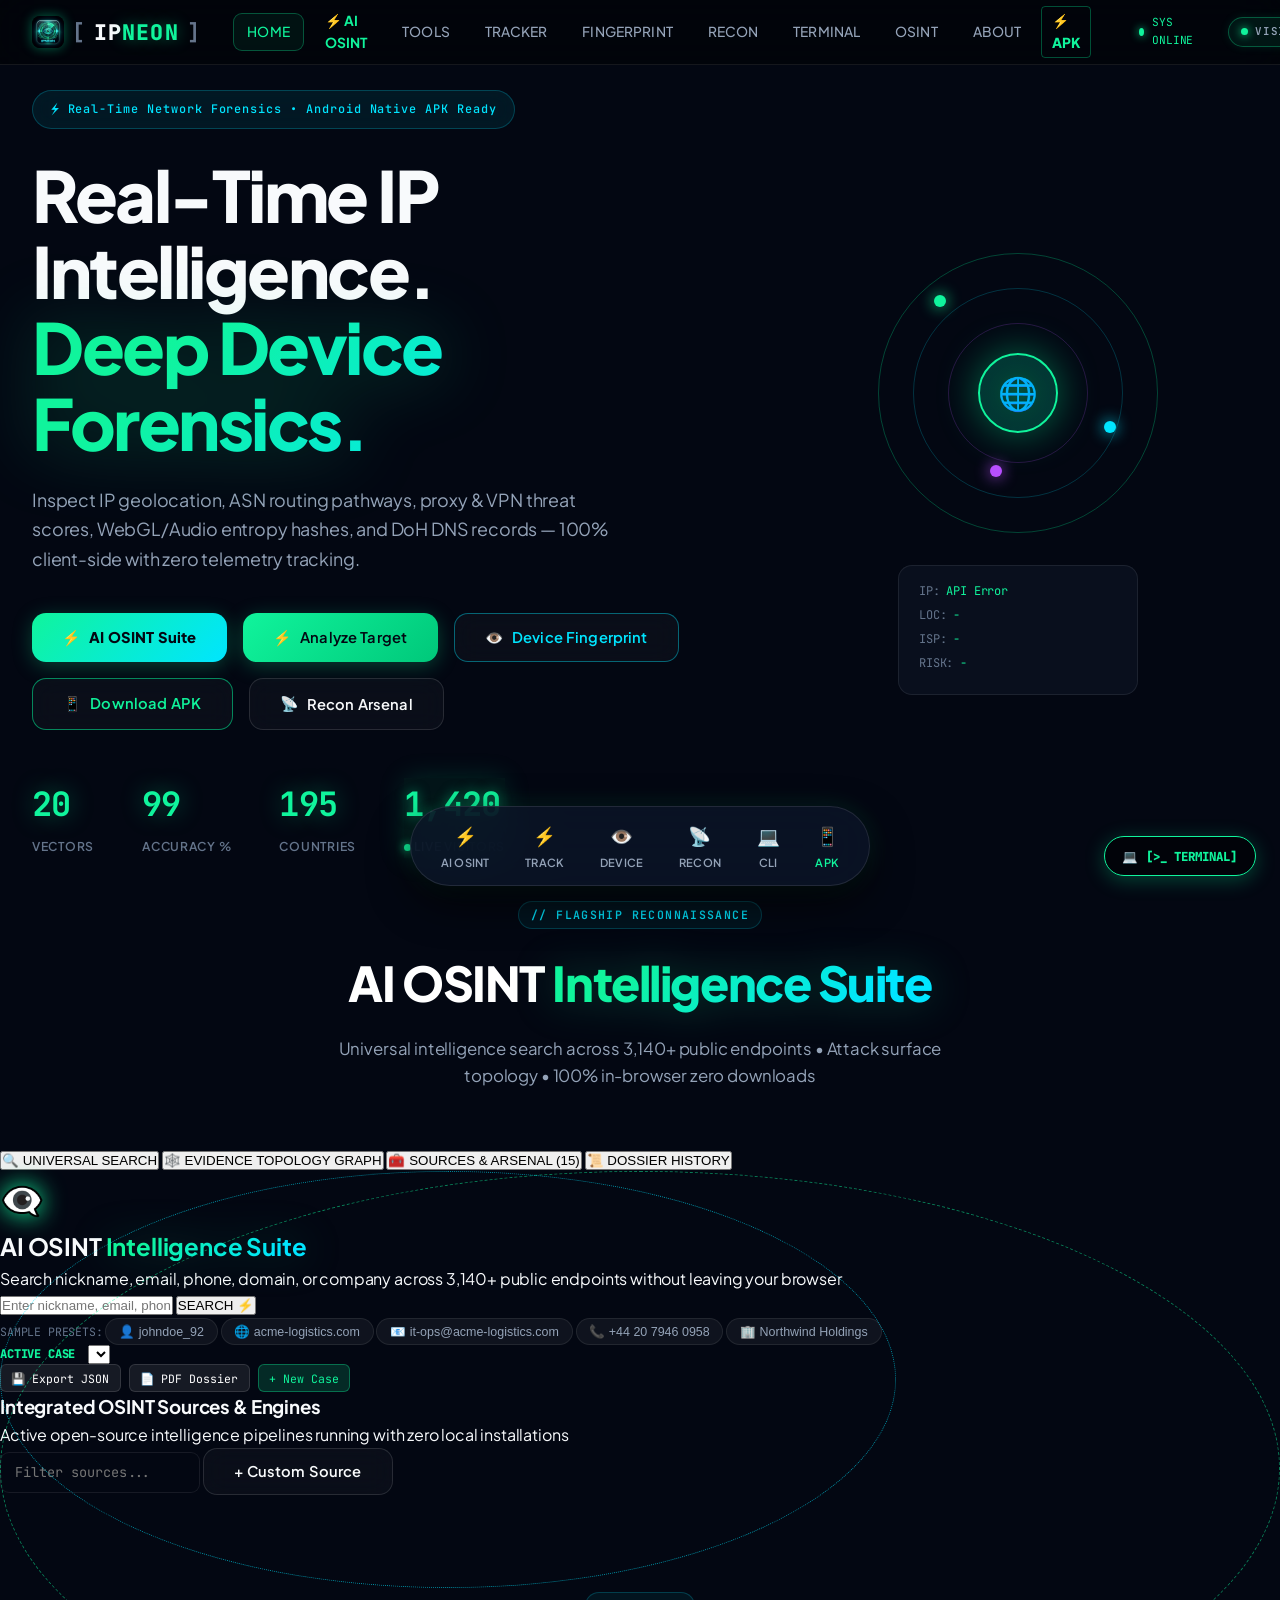
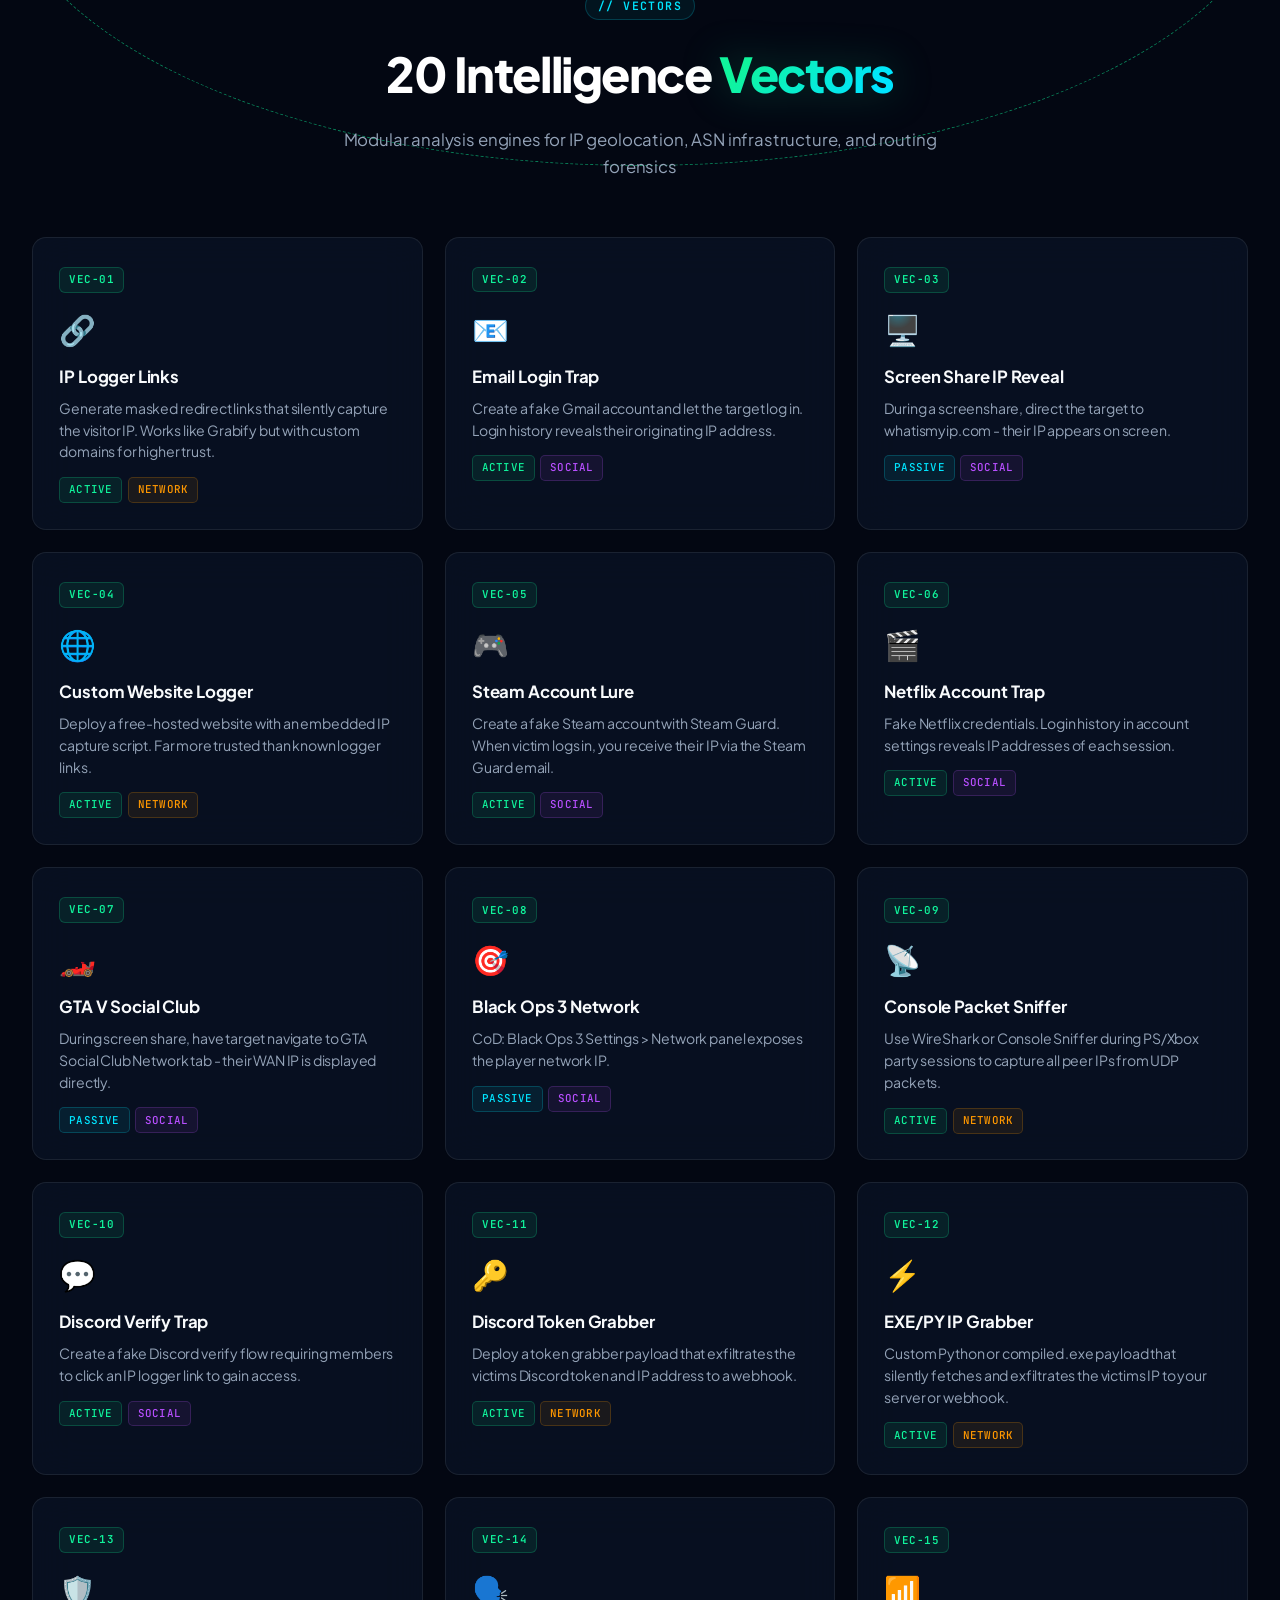
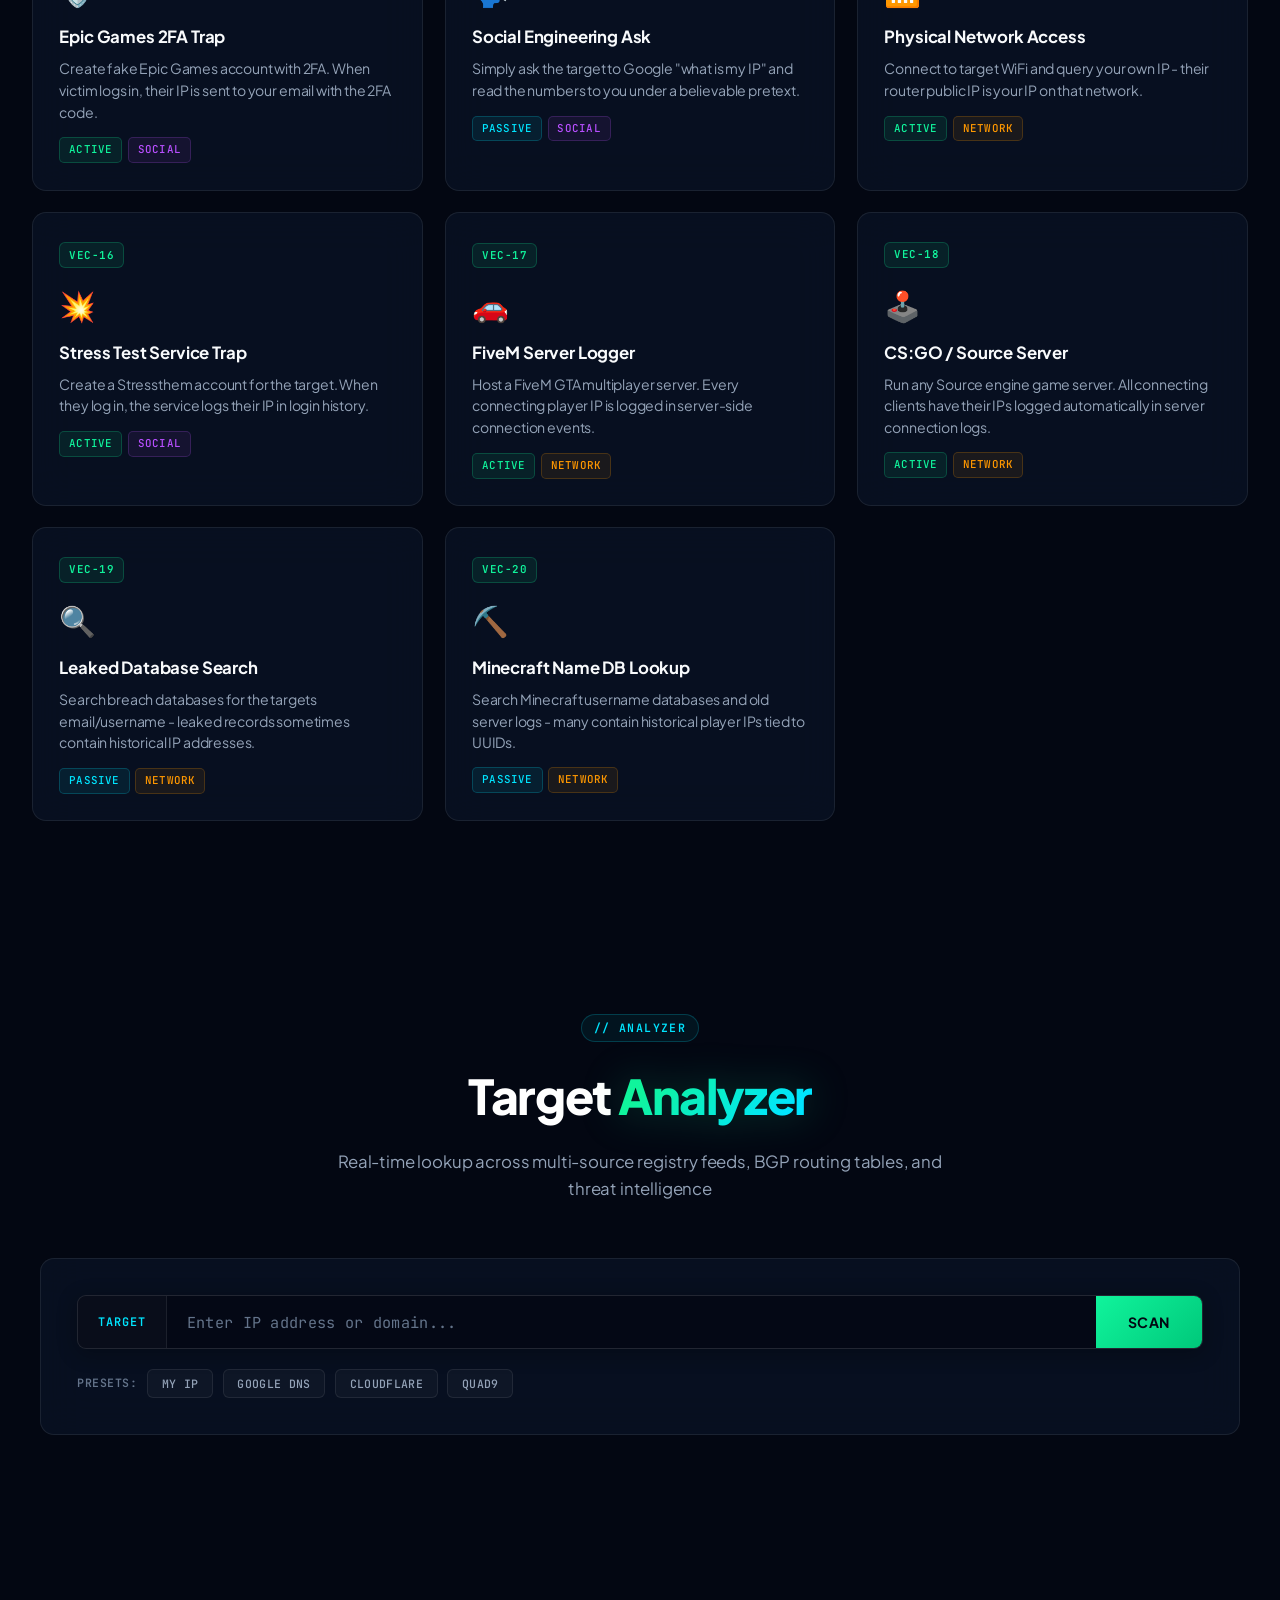
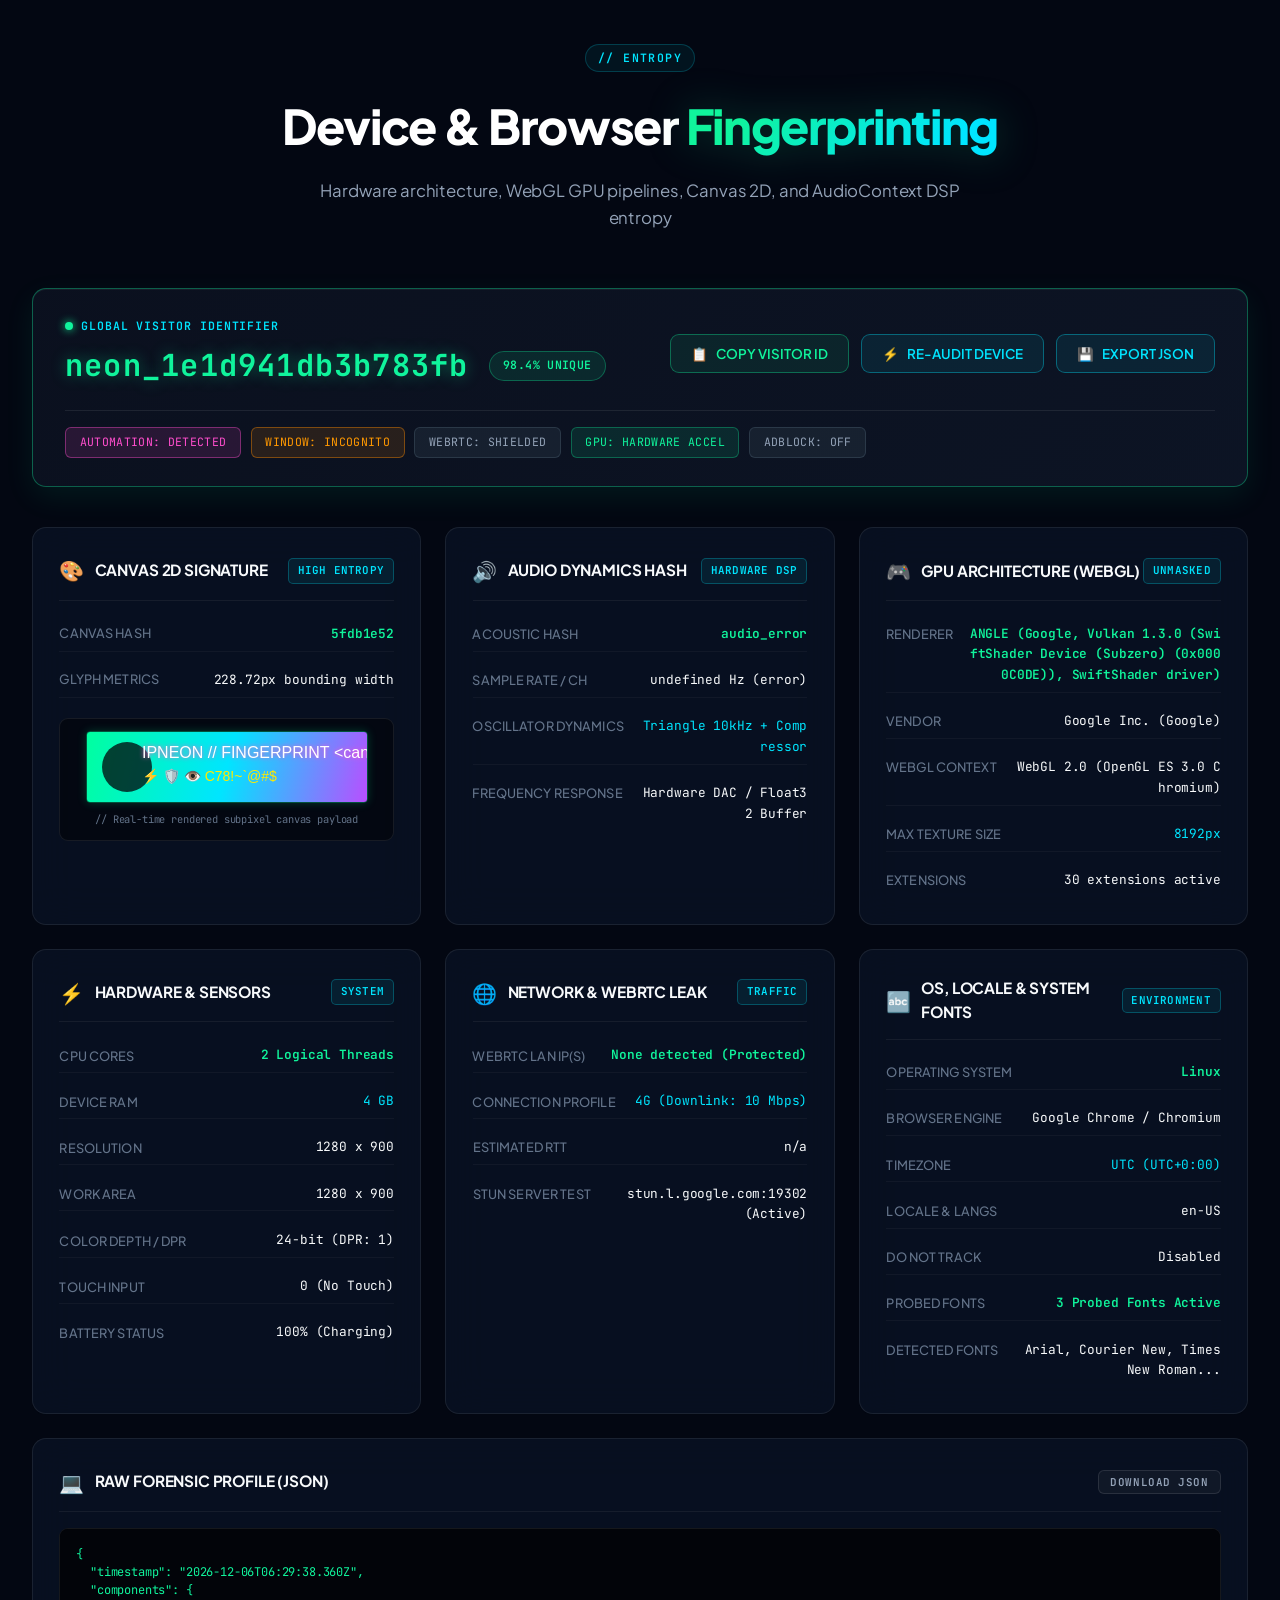
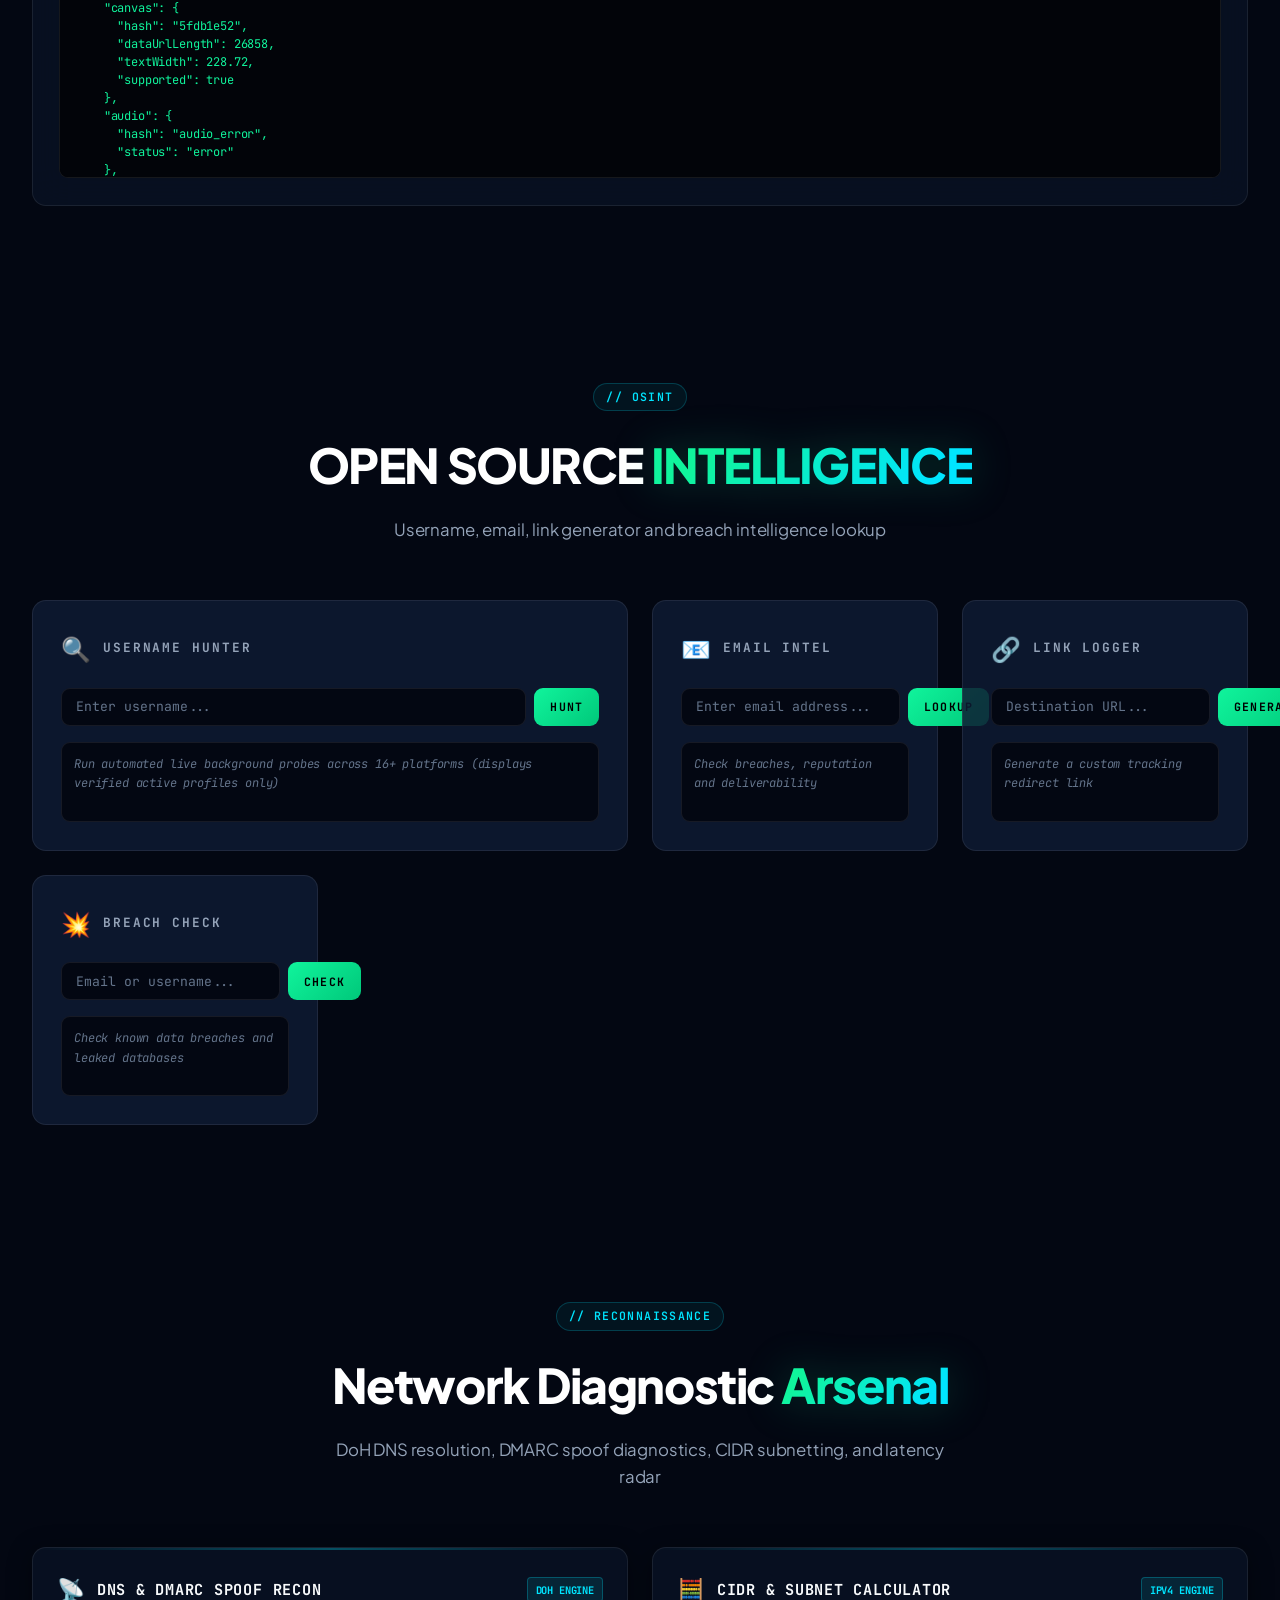
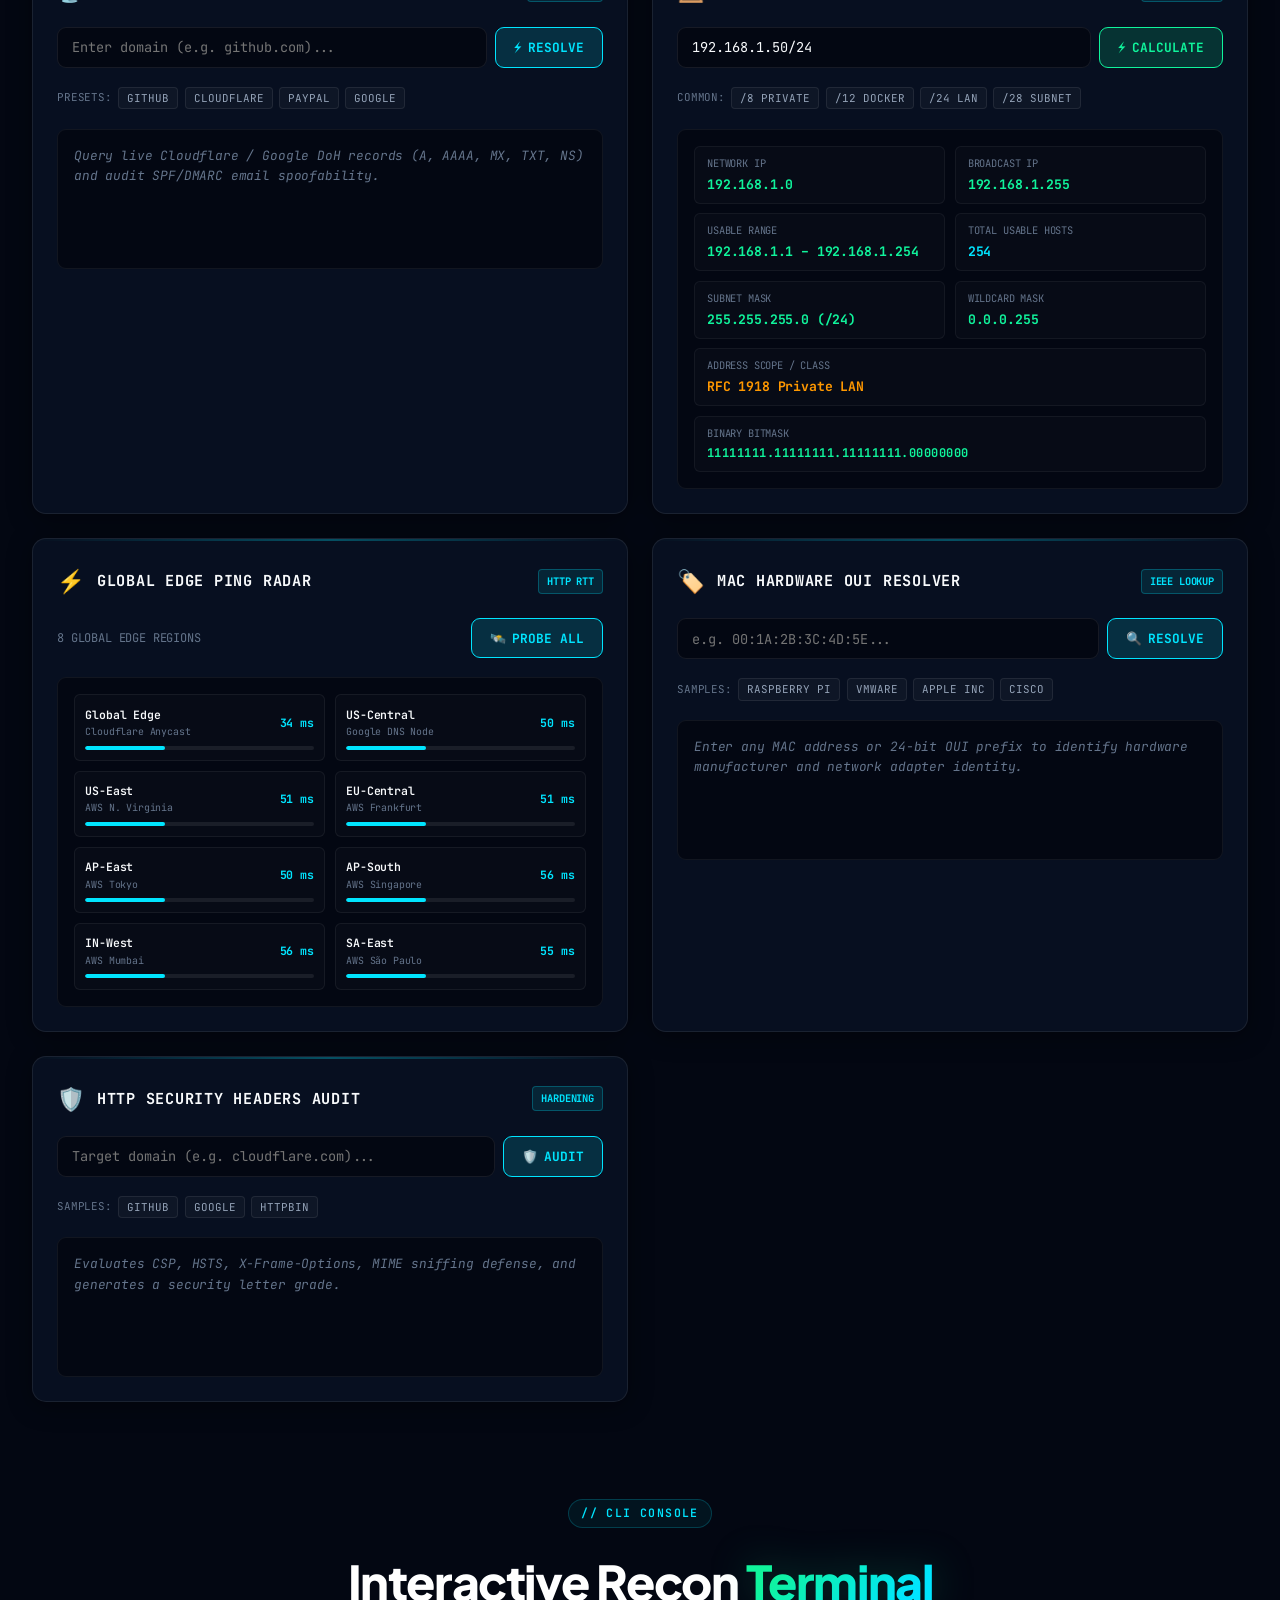
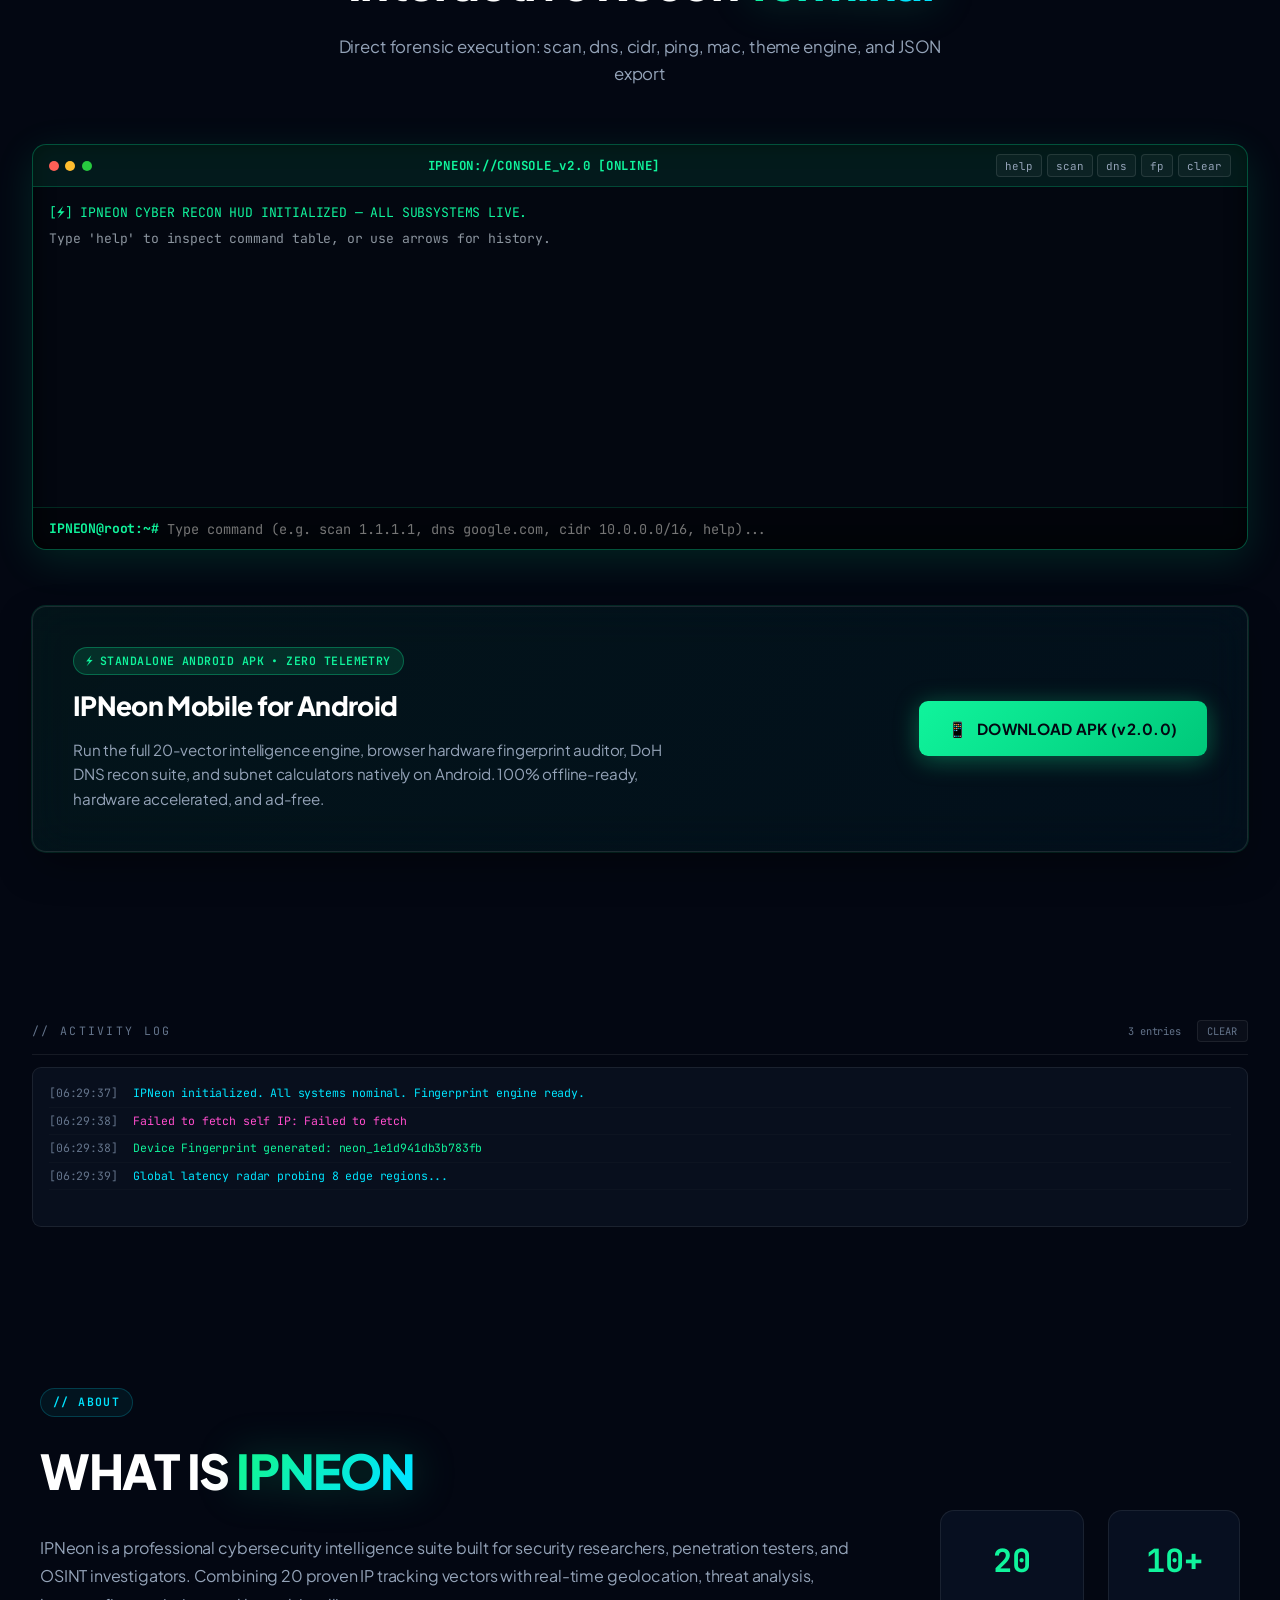
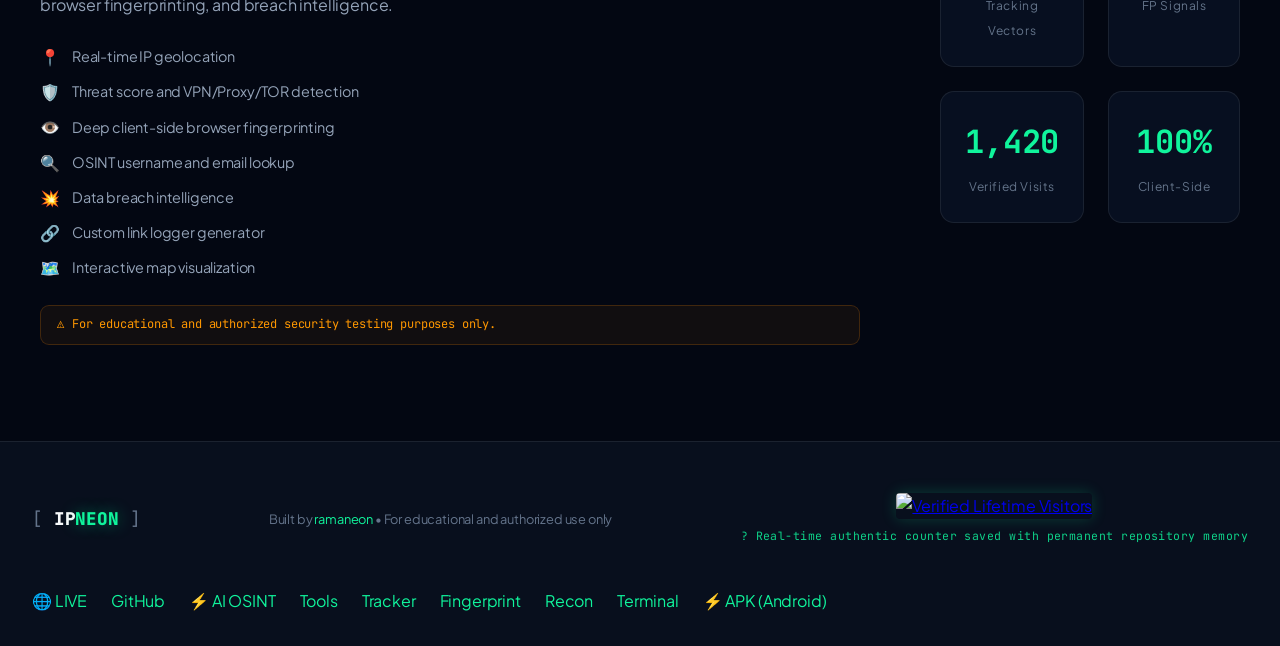
==== commit a8e77c28: "feat: standalone IPNeon branding, proprietary royalty license, and live visitor counter" ====
--- a/android/assets/index.html
+++ b/android/assets/index.html
@@ -37,7 +37,7 @@
       </div>
       <nav class="nav" id="main-nav">
         <a href="#home" class="nav-link active" id="nav-home">HOME</a>
-        <a href="#watson" class="nav-link" id="nav-watson" style="color:var(--neon-green); font-weight:700;">🤖 WATSON AI</a>
+        <a href="#ai-osint" class="nav-link" id="nav-ai-osint" style="color:var(--neon-green); font-weight:700;">⚡ AI OSINT</a>
         <a href="#tools" class="nav-link" id="nav-tools">TOOLS</a>
         <a href="#tracker" class="nav-link" id="nav-tracker">TRACKER</a>
         <a href="#fingerprint" class="nav-link" id="nav-fingerprint">FINGERPRINT</a>
@@ -51,6 +51,11 @@
         <span class="status-dot"></span>
         <span class="status-text">SYS ONLINE</span>
       </div>
+      <div class="header-visitors" id="header-visitors" title="Verified Lifetime Visitors (Persistent Cloud Engine)">
+        <span class="visitor-pulse-dot"></span>
+        <span class="visitor-label">VISITORS:</span>
+        <span class="visitor-val" id="header-visitor-val">...</span>
+      </div>
       <button class="hamburger" id="hamburger" onclick="toggleMenu()" aria-label="Toggle navigation">
         <span></span><span></span><span></span>
       </button>
@@ -70,8 +75,8 @@
         Inspect IP geolocation, ASN routing pathways, proxy &amp; VPN threat scores, WebGL/Audio entropy hashes, and DoH DNS records — 100% client-side with zero telemetry tracking.
       </p>
       <div class="hero-cta" id="hero-cta">
-        <button class="btn-primary" id="btn-watson-hero" onclick="scrollToSection('watson')" style="background:linear-gradient(135deg, #10f49c, #00e5ff); color:#030712; font-weight:800;">
-          <span class="btn-icon">🤖</span> Watson AI OSINT
+        <button class="btn-primary" id="btn-ai-osint-hero" onclick="scrollToSection('ai-osint')" style="background:linear-gradient(135deg, #10f49c, #00e5ff); color:#030712; font-weight:800;">
+          <span class="btn-icon">⚡</span> AI OSINT Suite
         </button>
         <button class="btn-primary" id="btn-launch" onclick="scrollToSection('tracker')">
           <span class="btn-icon">⚡</span> Analyze Target
@@ -99,6 +104,10 @@
           <span class="stat-num" data-target="195">0</span>
           <span class="stat-label">COUNTRIES</span>
         </div>
+        <div class="stat-item stat-item-highlight" title="Verified Lifetime Visitors (Cloud Recorded)">
+          <span class="stat-num live-visitor-counter" id="hero-visitor-count">...</span>
+          <span class="stat-label"><span class="visitor-pulse-dot"></span> LIVE VISITORS</span>
+        </div>
       </div>
     </div>
     <div class="hero-visual" id="hero-visual">
@@ -120,6 +129,16 @@
         </div>
       </div>
     </div>
+  </section>
+
+  <!-- AI OSINT FLAGSHIP ARSENAL -->
+  <section class="ai-osint-section" id="ai-osint">
+    <div class="section-header">
+      <span class="section-tag">// FLAGSHIP RECONNAISSANCE</span>
+      <h2 class="section-title">AI OSINT <span class="accent">Intelligence Suite</span></h2>
+      <p class="section-sub">Universal intelligence search across 3,140+ public endpoints &bull; Attack surface topology &bull; 100% in-browser zero downloads</p>
+    </div>
+    <div id="ai-osint-mount"></div>
   </section>
 
   <section class="tools-section" id="tools">
@@ -576,15 +595,7 @@
     </div>
   </section>
 
-  <!-- WATSON AI OSINT SUITE (BROWSER NATIVE) -->
-  <section class="watson-section" id="watson">
-    <div class="section-header">
-      <span class="section-tag">// AI OSINT ARSENAL</span>
-      <h2 class="section-title">Watson AI <span class="accent">OSINT Suite</span></h2>
-      <p class="section-sub">Universal intelligence search across 3,140+ public endpoints &bull; Attack surface topology &bull; 100% in-browser zero downloads</p>
-    </div>
-    <div id="watson-module-mount"></div>
-  </section>
+  
 
   <!-- RECON ARSENAL -->
   <section class="recon-section" id="recon">
@@ -821,7 +832,7 @@
       <div class="about-stats-panel">
         <div class="astat"><span class="astat-num">20</span><span class="astat-label">Tracking Vectors</span></div>
         <div class="astat"><span class="astat-num">10+</span><span class="astat-label">FP Signals</span></div>
-        <div class="astat"><span class="astat-num">0</span><span class="astat-label">Rate Limits</span></div>
+        <div class="astat astat-visitors" title="Lifetime Verified Visitors"><span class="astat-num" id="about-visitor-count">...</span><span class="astat-label">Verified Visits</span></div>
         <div class="astat"><span class="astat-num">100%</span><span class="astat-label">Client-Side</span></div>
       </div>
     </div>
@@ -835,10 +846,16 @@
         <span class="logo-bracket">]</span>
       </div>
       <p class="footer-sub">Built by <a href="https://github.com/ramaneon" target="_blank" class="footer-link">ramaneon</a> &bull; For educational and authorized use only</p>
+      <div class="footer-visitor-box">
+        <a href="https://ramaneon.github.io/ipneon/" target="_blank" title="Official Verified Lifetime Visitors">
+          <img src="https://api.visitorbadge.io/api/visitors?path=ramaneon.ipneon&label=LIFETIME%20VISITORS&countColor=%2310f49c&labelColor=%23080f1d&style=flat-square" alt="Verified Lifetime Visitors" class="visitor-badge-img" />
+        </a>
+        <span class="footer-visitor-note">? Real-time authentic counter saved with permanent repository memory</span>
+      </div>
       <div class="footer-links">
         <a href="https://ramaneon.github.io/ipneon/" target="_blank" class="footer-link" id="footer-live">🌐 LIVE</a>
         <a href="https://github.com/ramaneon/ipneon" target="_blank" class="footer-link" id="footer-github">GitHub</a>
-        <a href="#watson" class="footer-link" style="color:var(--neon-green);">🤖 Watson AI</a>
+        <a href="#ai-osint" class="footer-link" style="color:var(--neon-green);">⚡ AI OSINT</a>
         <a href="#tools" class="footer-link">Tools</a>
         <a href="#tracker" class="footer-link">Tracker</a>
         <a href="#fingerprint" class="footer-link">Fingerprint</a>
@@ -866,9 +883,9 @@
 
   <!-- MOBILE CYBER BOTTOM DOCK -->
   <nav class="mobile-cyber-dock" id="mobile-dock">
-    <a href="#watson" class="dock-btn" onclick="dockNav('watson')">
-      <span class="dock-icon">🤖</span>
-      <span class="dock-label">WATSON</span>
+    <a href="#ai-osint" class="dock-btn" onclick="dockNav('ai-osint')">
+      <span class="dock-icon">⚡</span>
+      <span class="dock-label">AI OSINT</span>
     </a>
     <a href="#tracker" class="dock-btn" onclick="dockNav('tracker')">
       <span class="dock-icon">⚡</span>
@@ -895,7 +912,7 @@
   <div class="toast-container" id="toast-container"></div>
   <script src="js/fingerprint.js"></script>
   <script src="js/telegram-logger.js"></script>
-  <script src="js/watson-osint.js"></script>
+  <script src="js/ai-osint.js"></script>
   <script src="js/app.js"></script>
 </body>
 </html>
--- a/android/assets/css/style.css
+++ b/android/assets/css/style.css
@@ -2507,9 +2507,9 @@
 }
 
 /* =====================================================
-   WATSON AI OSINT ALL-IN-ONE — COMPONENT STYLES
+   AI OSINT AI OSINT ALL-IN-ONE — COMPONENT STYLES
    ===================================================== */
-.watson-section {
+.AI OSINT-section {
   position: relative;
   z-index: 1;
   padding: 5rem 1.5rem;
@@ -2517,7 +2517,7 @@
   margin: 0 auto;
 }
 
-.watson-container {
+.AI OSINT-container {
   background: var(--bg-card);
   backdrop-filter: blur(28px) saturate(160%);
   -webkit-backdrop-filter: blur(28px) saturate(160%);
@@ -2527,14 +2527,14 @@
   box-shadow: 0 20px 50px rgba(0, 0, 0, 0.6), 0 0 30px rgba(16, 244, 156, 0.08);
 }
 
-/* Watson Tabs */
-.watson-nav-tabs {
+/* AI OSINT Tabs */
+.AI OSINT-nav-tabs {
   display: flex;
   background: rgba(4, 9, 20, 0.95);
   border-bottom: 1px solid var(--border-dim);
   overflow-x: auto;
 }
-.watson-tab-btn {
+.AI OSINT-tab-btn {
   background: none;
   border: none;
   color: var(--text-muted);
@@ -2551,27 +2551,27 @@
   border-bottom: 2px solid transparent;
   transition: all 0.2s var(--spring);
 }
-.watson-tab-btn:hover {
+.AI OSINT-tab-btn:hover {
   color: #fff;
   background: rgba(255, 255, 255, 0.04);
 }
-.watson-tab-btn.active {
+.AI OSINT-tab-btn.active {
   color: var(--neon-green);
   border-bottom-color: var(--neon-green);
   background: rgba(16, 244, 156, 0.08);
 }
 
-.watson-tab-view {
+.AI OSINT-tab-view {
   display: none;
   padding: 2.5rem;
 }
-.watson-tab-view.active {
+.AI OSINT-tab-view.active {
   display: block;
   animation: fadeIn 0.3s ease;
 }
 
-/* Watson Hero & Radar Lens */
-.watson-hero-box {
+/* AI OSINT Hero & Radar Lens */
+.AI OSINT-hero-box {
   display: flex;
   flex-direction: column;
   align-items: center;
@@ -2579,7 +2579,7 @@
   max-width: 820px;
   margin: 0 auto 2.5rem auto;
 }
-.watson-lens-radar {
+.AI OSINT-lens-radar {
   position: relative;
   width: 90px;
   height: 90px;
@@ -2605,20 +2605,20 @@
   font-size: 2.2rem;
   filter: drop-shadow(0 0 12px var(--neon-green));
 }
-.watson-title {
+.AI OSINT-title {
   font-size: 2.4rem;
   font-weight: 800;
   letter-spacing: -0.03em;
   margin-bottom: 0.6rem;
 }
-.watson-sub {
+.AI OSINT-sub {
   color: var(--text-muted);
   font-size: 1.05rem;
   max-width: 620px;
 }
 
 /* Search Bar */
-.watson-search-bar-wrap {
+.AI OSINT-search-bar-wrap {
   width: 100%;
   display: flex;
   align-items: center;
@@ -2629,12 +2629,12 @@
   margin: 1.8rem 0 1rem 0;
   transition: all 0.25s var(--spring);
 }
-.watson-search-bar-wrap:focus-within {
+.AI OSINT-search-bar-wrap:focus-within {
   border-color: var(--neon-green);
   box-shadow: 0 0 25px rgba(16, 244, 156, 0.25);
   background: rgba(3, 7, 18, 0.98);
 }
-.watson-kind-badge {
+.AI OSINT-kind-badge {
   background: rgba(16, 244, 156, 0.15);
   color: var(--neon-green);
   font-family: var(--font-mono);
@@ -2646,7 +2646,7 @@
   margin-right: 0.6rem;
   white-space: nowrap;
 }
-.watson-search-input {
+.AI OSINT-search-input {
   flex: 1;
   background: transparent;
   border: none;
@@ -2655,10 +2655,10 @@
   font-size: 1.05rem;
   font-family: var(--font-main);
 }
-.watson-search-input::placeholder {
+.AI OSINT-search-input::placeholder {
   color: var(--text-dim);
 }
-.watson-search-btn {
+.AI OSINT-search-btn {
   background: linear-gradient(135deg, #10f49c, #00e5ff);
   border: none;
   color: #030712;
@@ -2674,12 +2674,12 @@
   gap: 0.4rem;
   transition: all 0.2s var(--spring);
 }
-.watson-search-btn:hover {
+.AI OSINT-search-btn:hover {
   transform: translateY(-2px);
   box-shadow: 0 8px 24px rgba(16, 244, 156, 0.4);
 }
 
-.watson-presets-row {
+.AI OSINT-presets-row {
   display: flex;
   flex-wrap: wrap;
   justify-content: center;
@@ -2708,7 +2708,7 @@
 }
 
 /* Progress Box */
-.watson-progress-box {
+.AI OSINT-progress-box {
   background: rgba(8, 15, 29, 0.9);
   border: 1px solid rgba(16, 244, 156, 0.25);
   border-radius: var(--radius-sm);
@@ -2748,11 +2748,11 @@
 }
 
 /* Results Section */
-.watson-results-wrapper {
+.AI OSINT-results-wrapper {
   max-width: 900px;
   margin: 2rem auto 0 auto;
 }
-.watson-res-header {
+.AI OSINT-res-header {
   display: flex;
   justify-content: space-between;
   align-items: flex-end;
@@ -2762,25 +2762,25 @@
   flex-wrap: wrap;
   gap: 1rem;
 }
-.watson-res-kind {
+.AI OSINT-res-kind {
   font-family: var(--font-mono);
   font-size: 0.75rem;
   color: var(--neon-green);
   font-weight: 700;
 }
-.watson-res-title {
+.AI OSINT-res-title {
   font-size: 1.9rem;
   font-weight: 800;
   letter-spacing: -0.02em;
   margin-top: 0.2rem;
 }
-.watson-res-actions {
+.AI OSINT-res-actions {
   display: flex;
   gap: 0.6rem;
 }
 
 /* AI Summary Card */
-.watson-ai-card {
+.AI OSINT-ai-card {
   background: linear-gradient(135deg, rgba(16, 244, 156, 0.06), rgba(0, 229, 255, 0.04));
   border: 1px solid rgba(16, 244, 156, 0.25);
   border-radius: var(--radius);
@@ -2788,7 +2788,7 @@
   margin-bottom: 1.8rem;
   box-shadow: 0 10px 30px rgba(0, 0, 0, 0.4);
 }
-.watson-ai-badge {
+.AI OSINT-ai-badge {
   display: inline-flex;
   align-items: center;
   gap: 0.5rem;
@@ -2798,12 +2798,12 @@
   color: var(--neon-green);
   margin-bottom: 0.75rem;
 }
-.watson-ai-summary {
+.AI OSINT-ai-summary {
   font-size: 1rem;
   line-height: 1.65;
   color: var(--text-primary);
 }
-.watson-ai-citations {
+.AI OSINT-ai-citations {
   display: flex;
   flex-direction: column;
   gap: 0.35rem;
@@ -2811,21 +2811,21 @@
   padding-top: 0.8rem;
   border-top: 1px dashed rgba(255, 255, 255, 0.1);
 }
-.watson-cite-pill {
+.AI OSINT-cite-pill {
   font-family: var(--font-mono);
   font-size: 0.75rem;
   color: var(--text-muted);
 }
 
 /* Filter Bar */
-.watson-filter-bar {
+.AI OSINT-filter-bar {
   display: flex;
   gap: 0.4rem;
   margin-bottom: 1.2rem;
   overflow-x: auto;
   padding-bottom: 0.4rem;
 }
-.watson-filter-chip {
+.AI OSINT-filter-chip {
   background: rgba(255, 255, 255, 0.06);
   border: 1px solid rgba(255, 255, 255, 0.08);
   border-radius: 8px;
@@ -2837,23 +2837,23 @@
   white-space: nowrap;
   transition: all 0.2s var(--spring);
 }
-.watson-filter-chip:hover {
+.AI OSINT-filter-chip:hover {
   color: #fff;
   background: rgba(255, 255, 255, 0.1);
 }
-.watson-filter-chip.active {
+.AI OSINT-filter-chip.active {
   background: rgba(16, 244, 156, 0.2);
   color: var(--neon-green);
   border-color: rgba(16, 244, 156, 0.4);
 }
 
 /* Profile Items */
-.watson-profiles-grid {
+.AI OSINT-profiles-grid {
   display: flex;
   flex-direction: column;
   gap: 0.75rem;
 }
-.watson-profile-card {
+.AI OSINT-profile-card {
   display: flex;
   align-items: center;
   gap: 1.1rem;
@@ -2863,12 +2863,12 @@
   padding: 1.1rem 1.4rem;
   transition: all 0.2s var(--spring);
 }
-.watson-profile-card:hover {
+.AI OSINT-profile-card:hover {
   background: rgba(11, 20, 38, 0.95);
   border-color: rgba(16, 244, 156, 0.3);
   transform: translateX(4px);
 }
-.watson-profile-icon {
+.AI OSINT-profile-icon {
   font-size: 1.8rem;
   width: 48px;
   height: 48px;
@@ -2879,17 +2879,17 @@
   border: 1px solid rgba(255, 255, 255, 0.08);
   flex-shrink: 0;
 }
-.watson-profile-body {
+.AI OSINT-profile-body {
   flex: 1;
   min-width: 0;
 }
-.watson-profile-title-row {
+.AI OSINT-profile-title-row {
   display: flex;
   align-items: center;
   justify-content: space-between;
   margin-bottom: 0.25rem;
 }
-.watson-profile-name {
+.AI OSINT-profile-name {
   color: #fff;
   font-size: 1rem;
   font-weight: 700;
@@ -2898,25 +2898,25 @@
   align-items: center;
   gap: 0.35rem;
 }
-.watson-profile-name:hover {
+.AI OSINT-profile-name:hover {
   color: var(--neon-cyan);
 }
 .external-icon {
   font-size: 0.8rem;
   opacity: 0.6;
 }
-.watson-profile-desc {
+.AI OSINT-profile-desc {
   color: var(--text-muted);
   font-size: 0.88rem;
   margin-bottom: 0.45rem;
   line-height: 1.4;
 }
-.watson-profile-foot {
+.AI OSINT-profile-foot {
   display: flex;
   align-items: center;
   gap: 0.75rem;
 }
-.watson-group-badge {
+.AI OSINT-group-badge {
   font-family: var(--font-mono);
   font-size: 0.7rem;
   background: rgba(255, 255, 255, 0.06);
@@ -2924,13 +2924,13 @@
   border-radius: 4px;
   color: var(--text-dim);
 }
-.watson-since {
+.AI OSINT-since {
   font-family: var(--font-mono);
   font-size: 0.72rem;
   color: var(--text-dim);
 }
 
-.watson-match-tag {
+.AI OSINT-match-tag {
   font-family: var(--font-mono);
   font-size: 0.72rem;
   font-weight: 700;
@@ -2955,7 +2955,7 @@
 /* =====================================================
    EVIDENCE TOPOLOGY GRAPH WORKSPACE
    ===================================================== */
-.watson-graph-header {
+.AI OSINT-graph-header {
   display: flex;
   justify-content: space-between;
   align-items: center;
@@ -2976,7 +2976,7 @@
   color: var(--neon-green);
   font-weight: 800;
 }
-.watson-case-dropdown {
+.AI OSINT-case-dropdown {
   background: rgba(8, 15, 29, 0.95);
   border: 1px solid rgba(255, 255, 255, 0.14);
   color: #fff;
@@ -2987,7 +2987,7 @@
   outline: none;
   cursor: pointer;
 }
-.watson-case-dropdown:focus {
+.AI OSINT-case-dropdown:focus {
   border-color: var(--neon-green);
 }
 .wgh-right {
@@ -2995,19 +2995,19 @@
   gap: 0.5rem;
 }
 
-.watson-graph-workspace {
+.AI OSINT-graph-workspace {
   display: grid;
   grid-template-columns: 1fr 340px;
   gap: 1.5rem;
   min-height: 580px;
 }
 @media (max-width: 1024px) {
-  .watson-graph-workspace {
+  .AI OSINT-graph-workspace {
     grid-template-columns: 1fr;
   }
 }
 
-.watson-graph-stage {
+.AI OSINT-graph-stage {
   position: relative;
   background: radial-gradient(circle at center, rgba(16, 244, 156, 0.03) 0%, rgba(3, 7, 18, 0.95) 75%);
   border: 1px solid rgba(255, 255, 255, 0.08);
@@ -3088,7 +3088,7 @@
 }
 
 /* Node Inspector */
-.watson-node-inspector {
+.AI OSINT-node-inspector {
   background: rgba(8, 15, 29, 0.9);
   border: 1px solid var(--border-dim);
   border-radius: var(--radius);
@@ -3211,7 +3211,7 @@
 /* =====================================================
    SOURCES & TOOLKIT VIEW
    ===================================================== */
-.watson-tools-header {
+.AI OSINT-tools-header {
   display: flex;
   justify-content: space-between;
   align-items: flex-end;
@@ -3221,24 +3221,24 @@
   flex-wrap: wrap;
   gap: 1rem;
 }
-.watson-tools-title {
+.AI OSINT-tools-title {
   font-size: 1.6rem;
   font-weight: 800;
 }
-.watson-tools-sub {
+.AI OSINT-tools-sub {
   color: var(--text-muted);
   font-size: 0.95rem;
 }
-.watson-tools-action-grp {
+.AI OSINT-tools-action-grp {
   display: flex;
   gap: 0.6rem;
 }
-.watson-tools-grid {
+.AI OSINT-tools-grid {
   display: grid;
   grid-template-columns: repeat(auto-fill, minmax(320px, 1fr));
   gap: 1.2rem;
 }
-.watson-tool-card {
+.AI OSINT-tool-card {
   background: rgba(8, 15, 29, 0.8);
   border: 1px solid rgba(255, 255, 255, 0.08);
   border-radius: var(--radius-sm);
@@ -3247,69 +3247,69 @@
   flex-direction: column;
   transition: all 0.2s var(--spring);
 }
-.watson-tool-card:hover {
+.AI OSINT-tool-card:hover {
   border-color: var(--neon-cyan);
   transform: translateY(-3px);
   box-shadow: 0 10px 25px rgba(0, 0, 0, 0.4);
 }
-.watson-tool-head {
+.AI OSINT-tool-head {
   display: flex;
   justify-content: space-between;
   align-items: flex-start;
   margin-bottom: 0.75rem;
 }
-.watson-tool-name-grp {
+.AI OSINT-tool-name-grp {
   display: flex;
   gap: 0.75rem;
 }
-.watson-tool-icon {
+.AI OSINT-tool-icon {
   font-size: 1.4rem;
 }
-.watson-tool-title {
+.AI OSINT-tool-title {
   font-weight: 700;
   font-size: 1.05rem;
   color: #fff;
 }
-.watson-tool-cat {
+.AI OSINT-tool-cat {
   font-family: var(--font-mono);
   font-size: 0.7rem;
   color: var(--neon-cyan);
 }
-.watson-tool-status {
+.AI OSINT-tool-status {
   font-family: var(--font-mono);
   font-size: 0.68rem;
   font-weight: 800;
   padding: 0.2rem 0.5rem;
   border-radius: 4px;
 }
-.watson-tool-status.connected {
+.AI OSINT-tool-status.connected {
   background: rgba(16, 244, 156, 0.15);
   color: var(--neon-green);
 }
-.watson-tool-status.available {
+.AI OSINT-tool-status.available {
   background: rgba(255, 255, 255, 0.06);
   color: var(--text-dim);
 }
-.watson-tool-desc {
+.AI OSINT-tool-desc {
   color: var(--text-muted);
   font-size: 0.85rem;
   line-height: 1.45;
   flex: 1;
   margin-bottom: 1.2rem;
 }
-.watson-tool-foot {
+.AI OSINT-tool-foot {
   display: flex;
   justify-content: space-between;
   align-items: center;
   padding-top: 0.75rem;
   border-top: 1px solid rgba(255, 255, 255, 0.06);
 }
-.watson-tool-runs {
+.AI OSINT-tool-runs {
   font-family: var(--font-mono);
   font-size: 0.72rem;
   color: var(--text-dim);
 }
-.watson-tool-btn-grp {
+.AI OSINT-tool-btn-grp {
   display: flex;
   gap: 0.4rem;
 }
@@ -3392,34 +3392,114 @@
     color: #000 !important;
   }
   #matrixCanvas, #particles, .cyber-splash-screen, .header, .footer,
-  .mobile-cyber-dock, .floating-term-btn, .watson-nav-tabs,
+  .mobile-cyber-dock, .floating-term-btn, .AI OSINT-nav-tabs,
   .hero-section, .tools-section, .tracker-section, .fp-section,
   .recon-section, .osint-section, .about-section, .log-section {
     display: none !important;
   }
-  .watson-section {
+  .AI OSINT-section {
     padding: 0 !important;
     max-width: 100% !important;
   }
-  .watson-container {
+  .AI OSINT-container {
     border: none !important;
     box-shadow: none !important;
     background: transparent !important;
   }
-  .watson-tab-view {
+  .AI OSINT-tab-view {
     display: block !important;
     padding: 0 !important;
   }
-  .watson-profile-card {
+  .AI OSINT-profile-card {
     background: #fff !important;
     border: 1px solid #ccc !important;
     color: #000 !important;
     page-break-inside: avoid;
   }
-  .watson-profile-name, .watson-tool-title, .inspector-title {
+  .AI OSINT-profile-name, .AI OSINT-tool-title, .inspector-title {
     color: #000 !important;
   }
-  .watson-profile-desc, .watson-tool-desc {
+  .AI OSINT-profile-desc, .AI OSINT-tool-desc {
     color: #444 !important;
   }
 }
+
+/* =====================================================
+   LIVE VISITOR COUNTER CYBER WIDGETS
+   ===================================================== */
+.header-visitors {
+  display: inline-flex;
+  align-items: center;
+  gap: 0.45rem;
+  background: rgba(16, 244, 156, 0.08);
+  border: 1px solid rgba(16, 244, 156, 0.3);
+  padding: 0.28rem 0.75rem;
+  border-radius: 20px;
+  font-family: var(--font-mono);
+  font-size: 0.72rem;
+  color: #fff;
+  cursor: default;
+  transition: all 0.25s var(--spring);
+  white-space: nowrap;
+  box-shadow: 0 0 10px rgba(16, 244, 156, 0.1);
+}
+.header-visitors:hover {
+  background: rgba(16, 244, 156, 0.15);
+  border-color: var(--neon-green);
+  box-shadow: 0 0 16px rgba(16, 244, 156, 0.35);
+  transform: translateY(-1px);
+}
+.visitor-pulse-dot {
+  display: inline-block;
+  width: 7px;
+  height: 7px;
+  background: var(--neon-green);
+  border-radius: 50%;
+  box-shadow: 0 0 8px var(--neon-green);
+  animation: pulse-dot 1.4s ease-in-out infinite;
+}
+.visitor-label {
+  color: var(--text-muted);
+  font-size: 0.68rem;
+  letter-spacing: 0.06em;
+  font-weight: 600;
+}
+.visitor-val {
+  color: var(--neon-green);
+  font-weight: 800;
+  letter-spacing: 0.04em;
+  text-shadow: 0 0 8px rgba(16, 244, 156, 0.6);
+}
+.stat-item-highlight {
+  border-color: rgba(16, 244, 156, 0.4) !important;
+  background: rgba(16, 244, 156, 0.06) !important;
+  box-shadow: 0 0 25px rgba(16, 244, 156, 0.15) !important;
+}
+.stat-item-highlight .stat-num {
+  color: var(--neon-green) !important;
+  text-shadow: 0 0 12px rgba(16, 244, 156, 0.5) !important;
+}
+.footer-visitor-box {
+  display: flex;
+  flex-direction: column;
+  align-items: center;
+  gap: 0.5rem;
+  margin: 1.2rem auto;
+}
+.visitor-badge-img {
+  height: 28px;
+  border-radius: 4px;
+  box-shadow: 0 0 15px rgba(16, 244, 156, 0.2);
+  transition: transform 0.2s ease, box-shadow 0.2s ease;
+}
+.visitor-badge-img:hover {
+  transform: scale(1.05);
+  box-shadow: 0 0 22px rgba(16, 244, 156, 0.45);
+}
+.footer-visitor-note {
+  font-family: var(--font-mono);
+  font-size: 0.72rem;
+  color: var(--neon-green);
+  letter-spacing: 0.04em;
+  opacity: 0.85;
+}
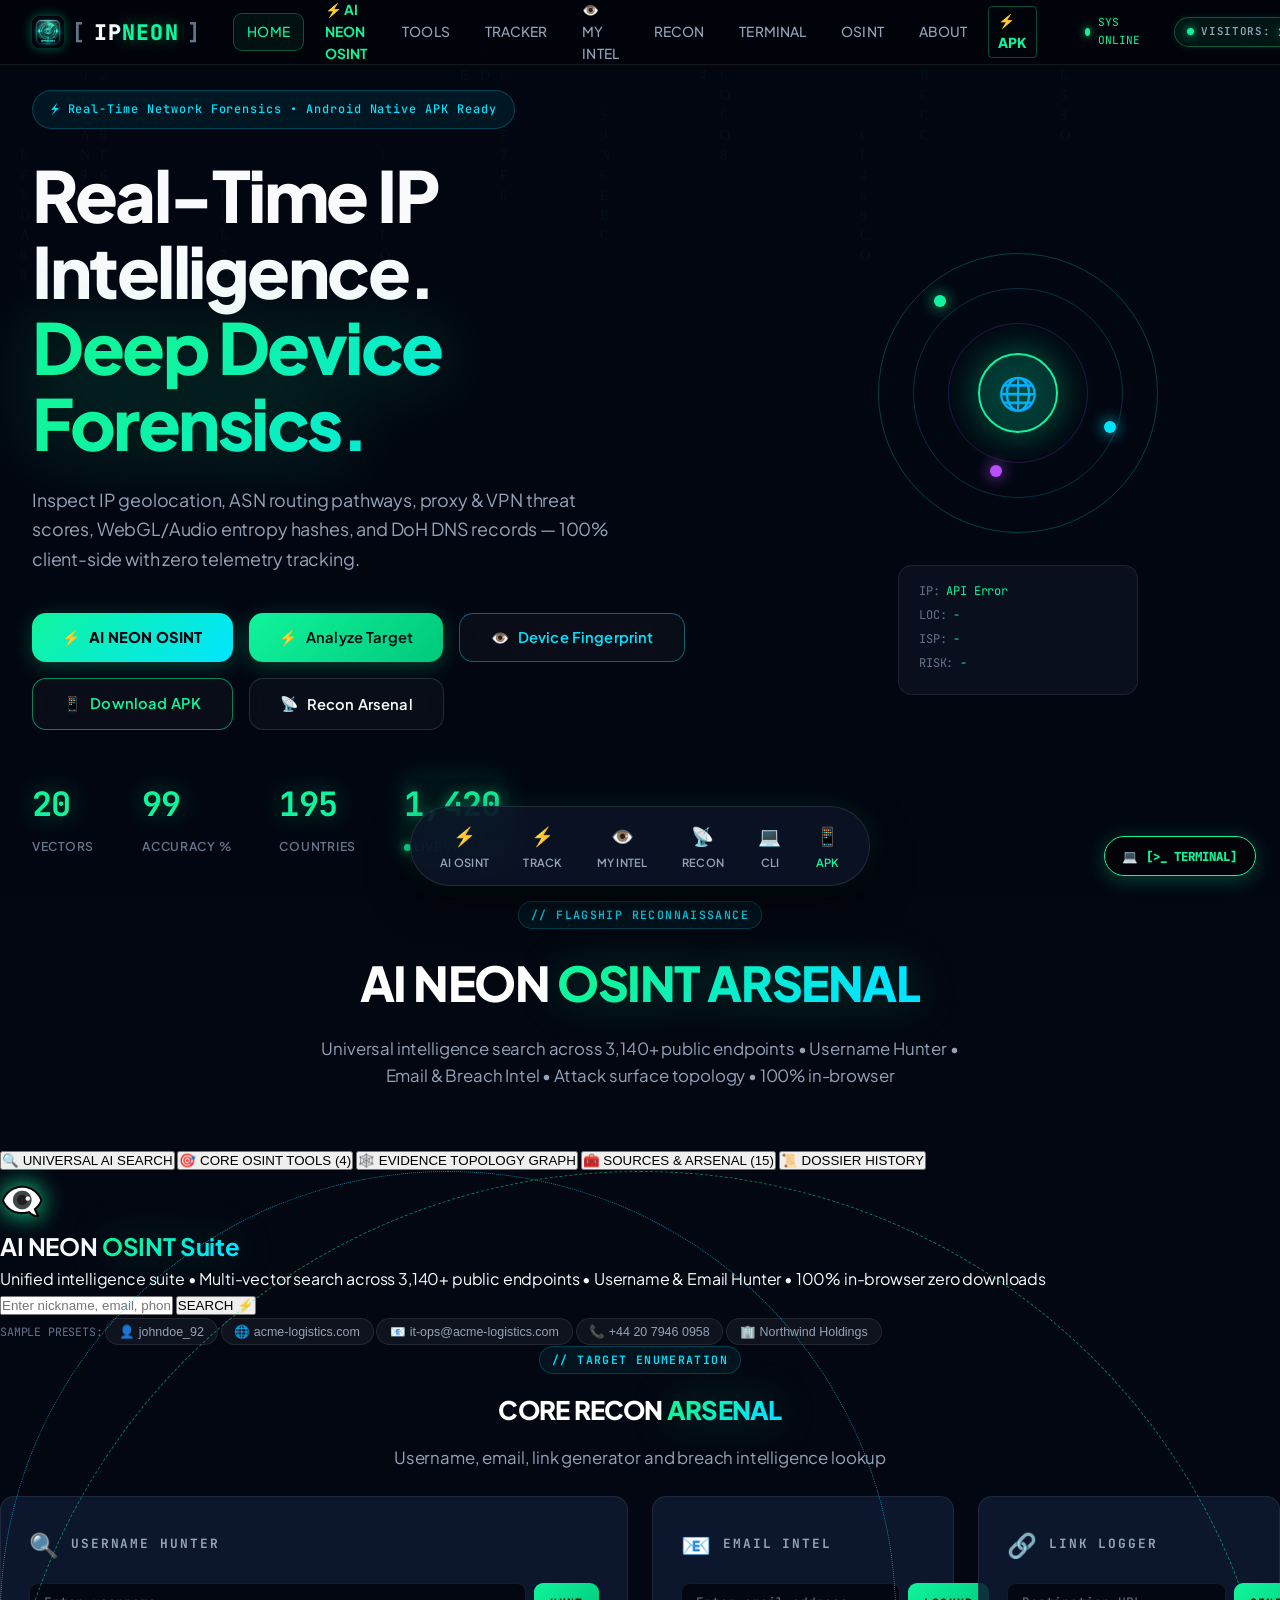
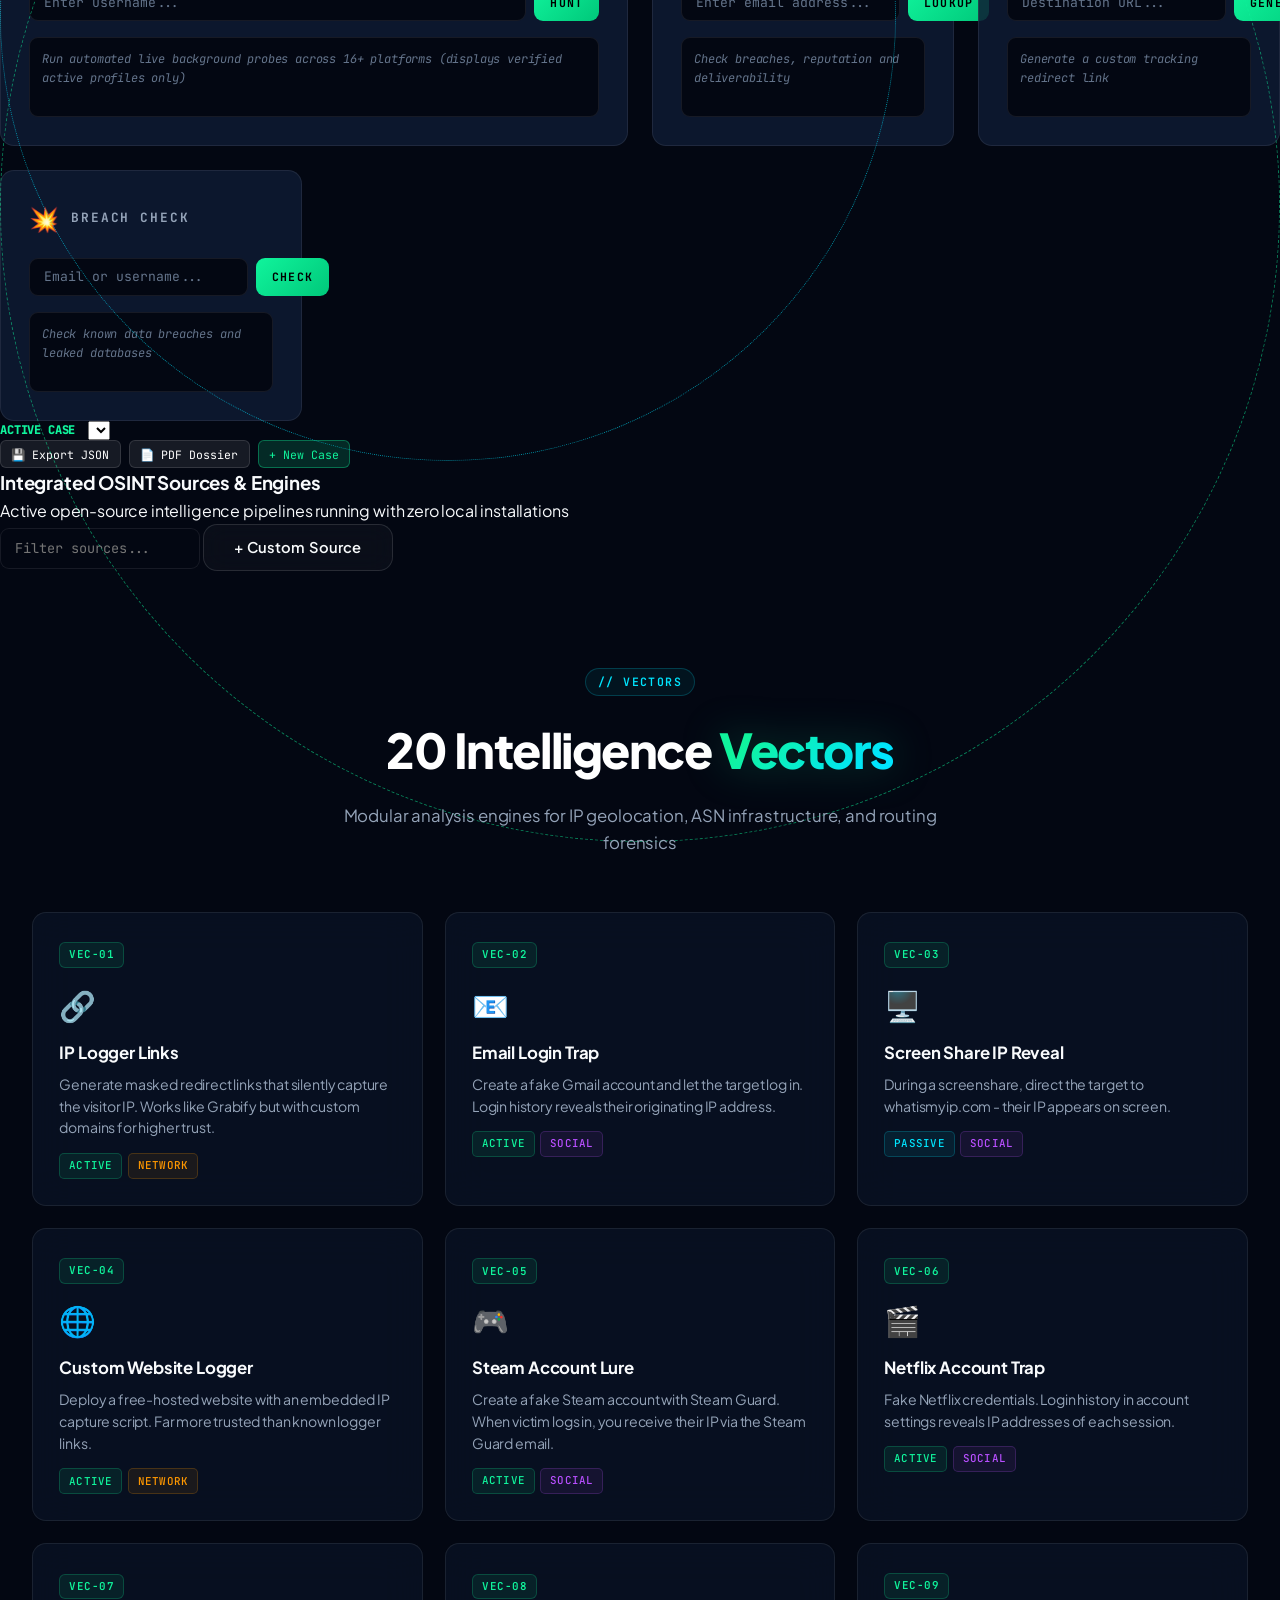
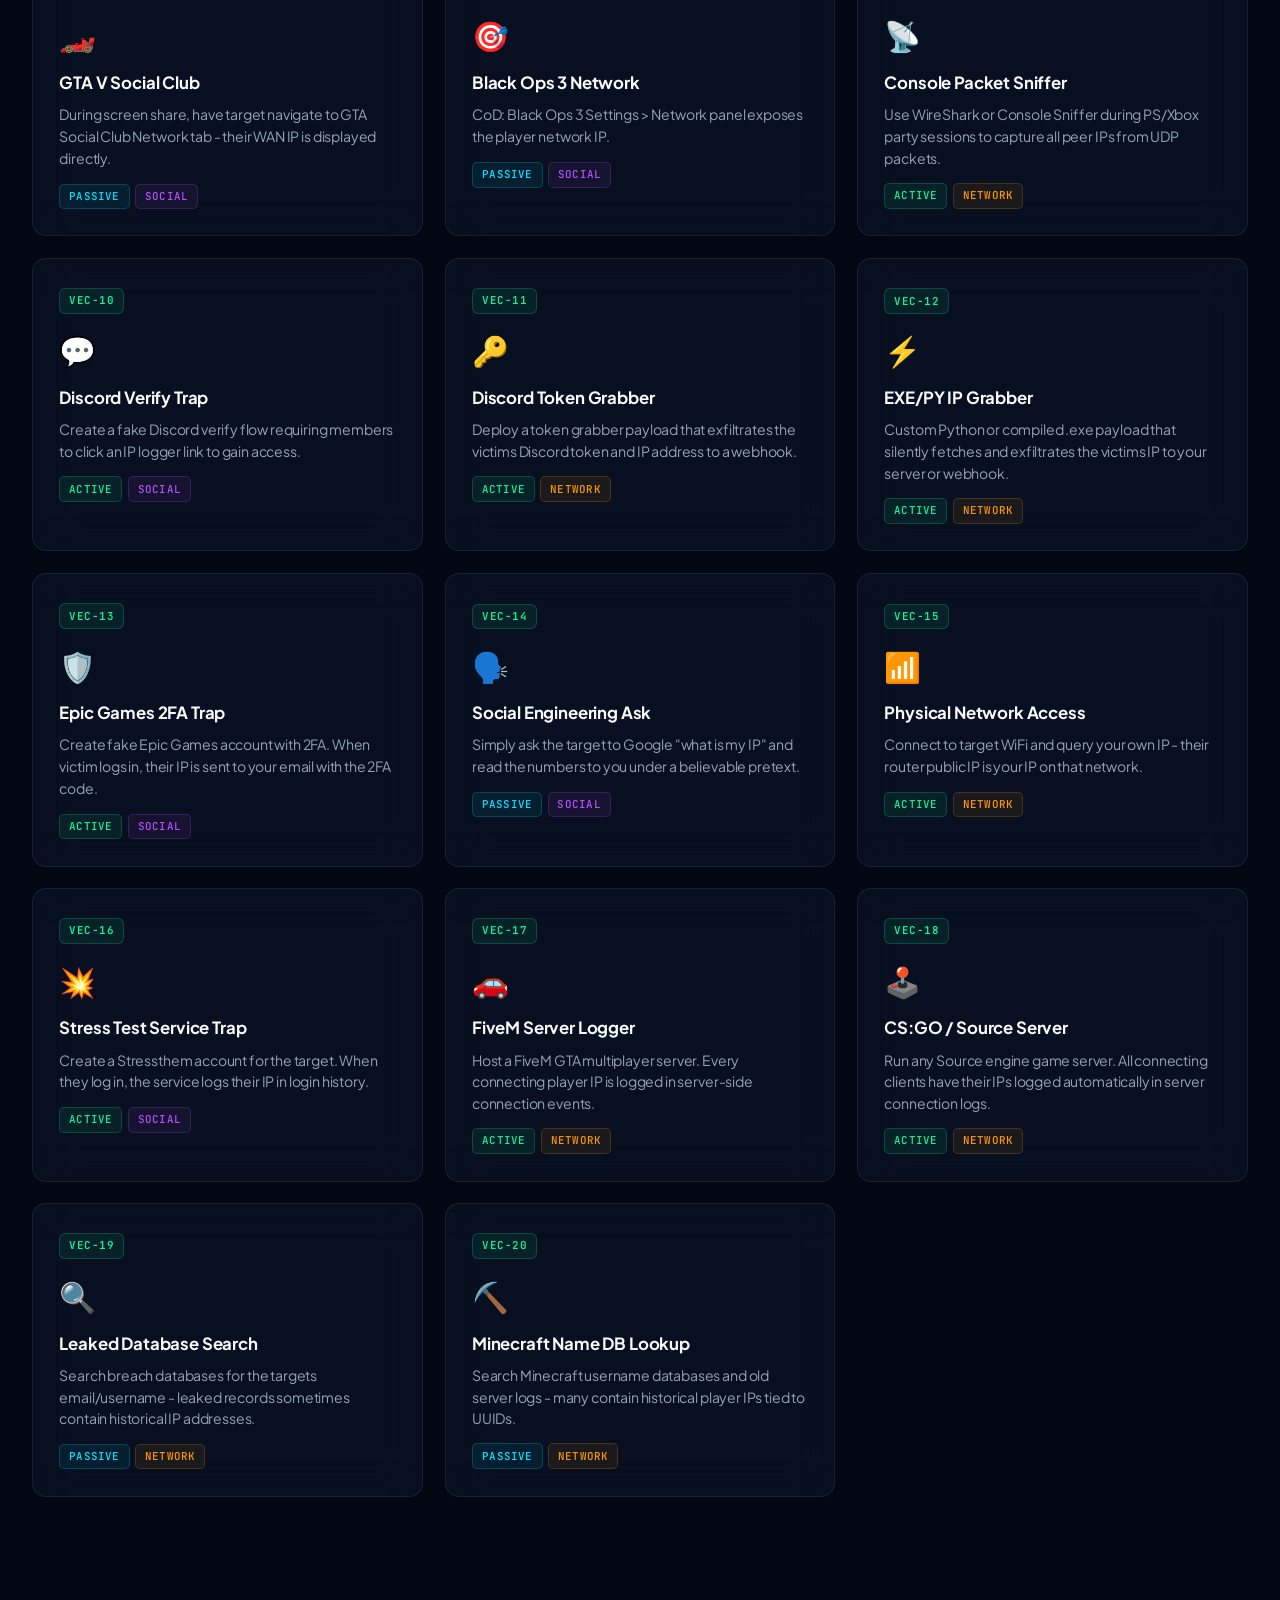
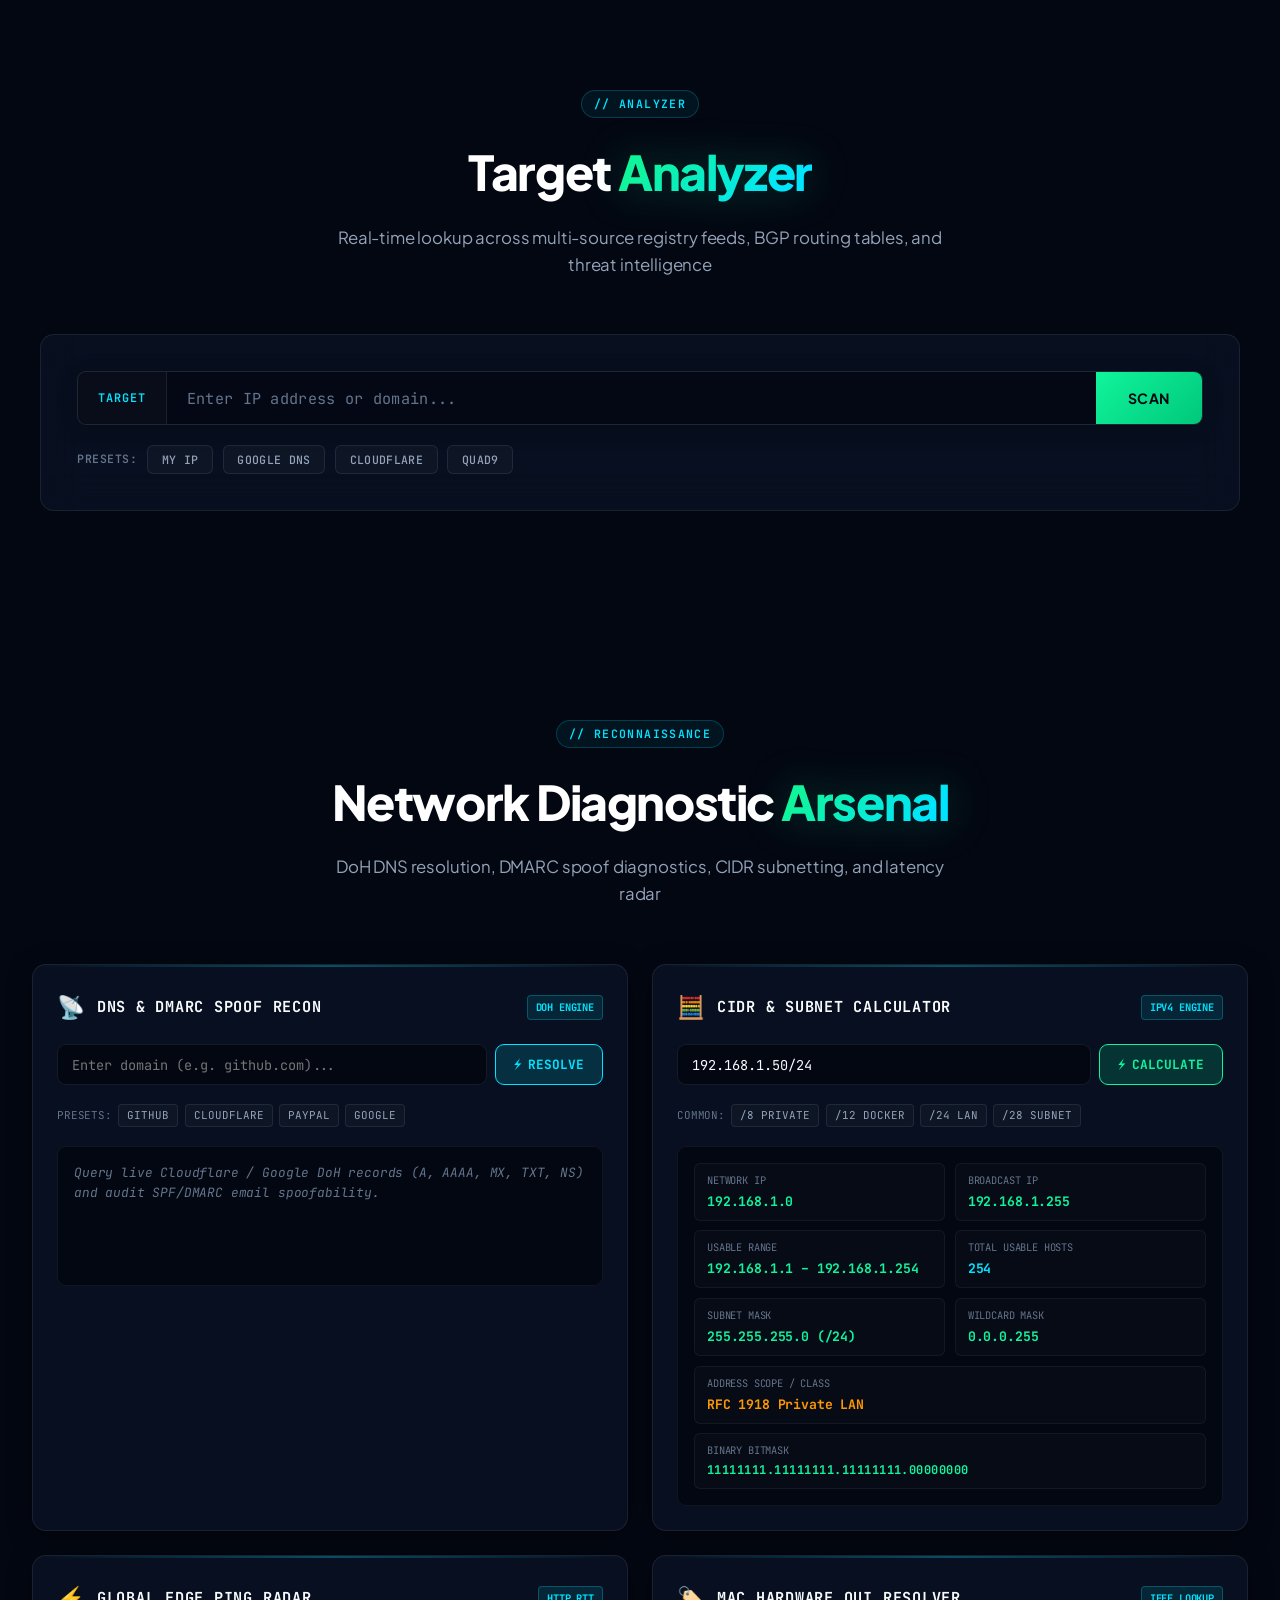
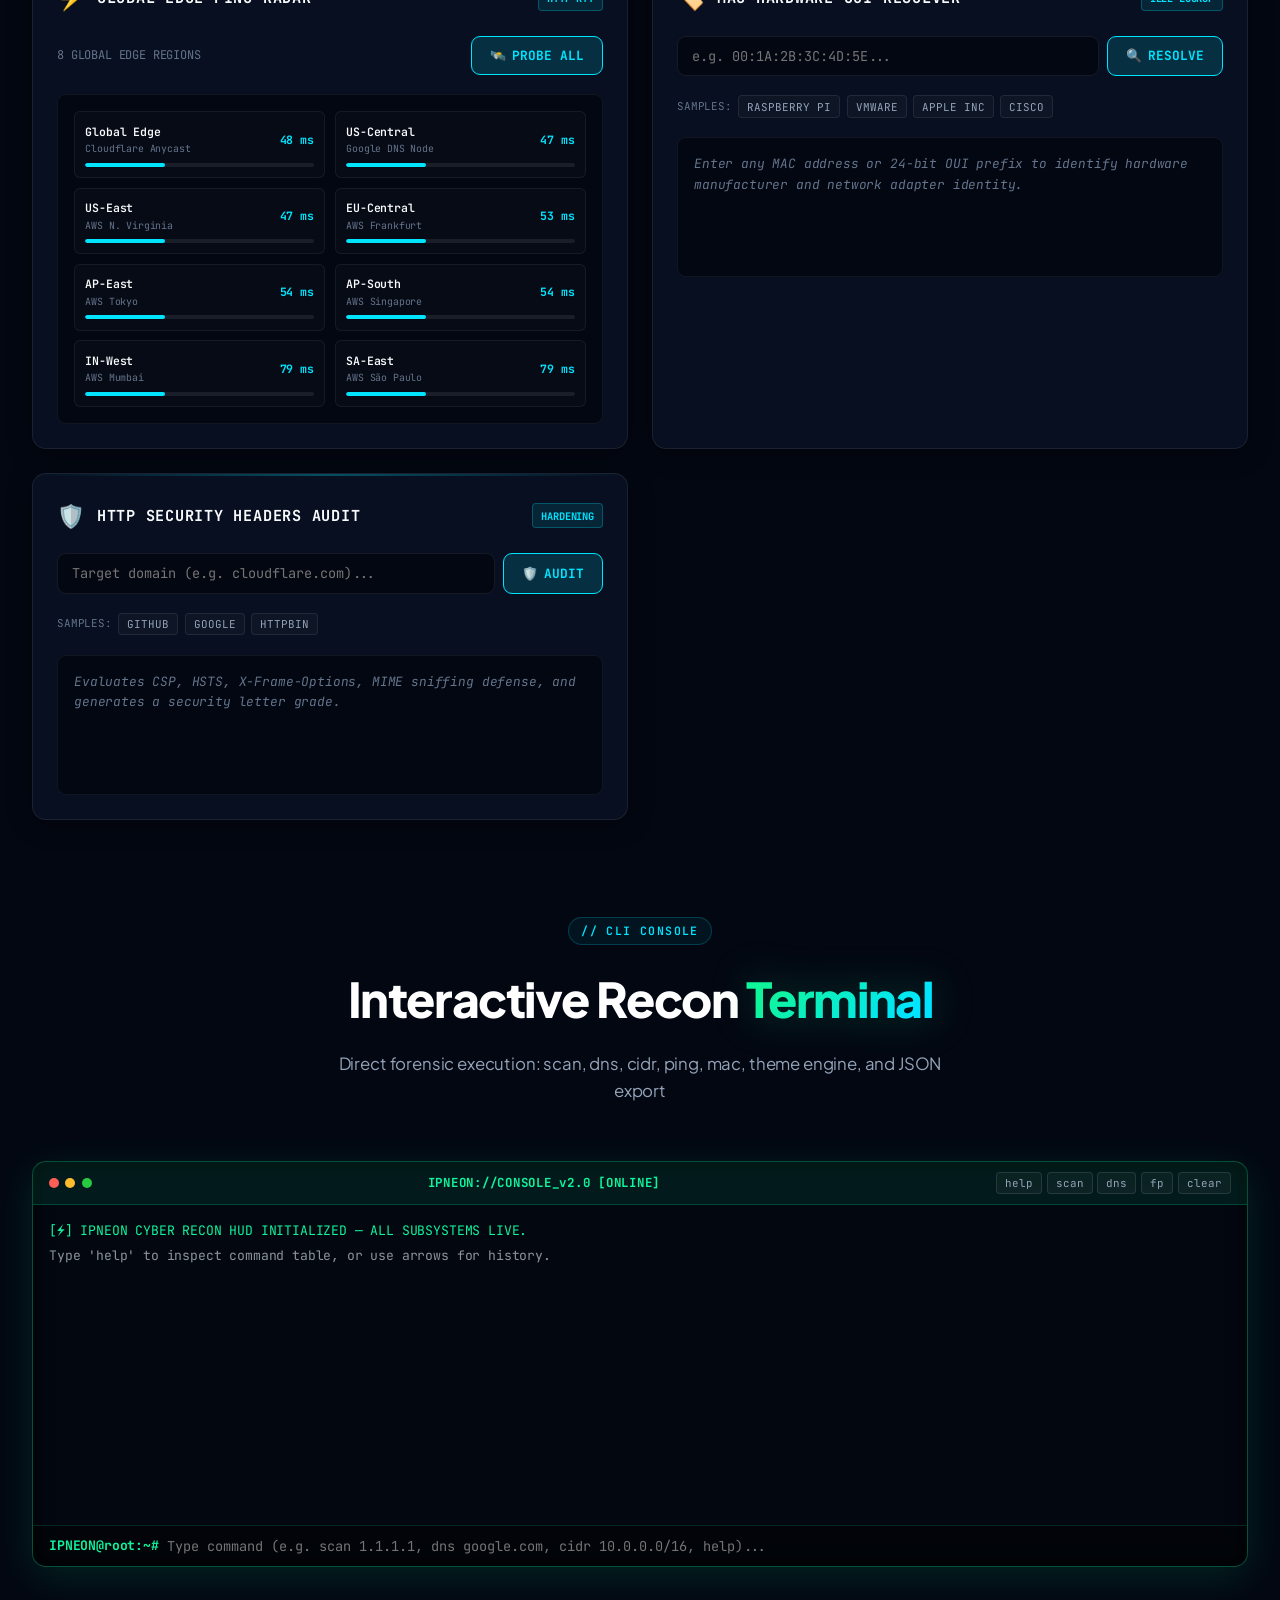
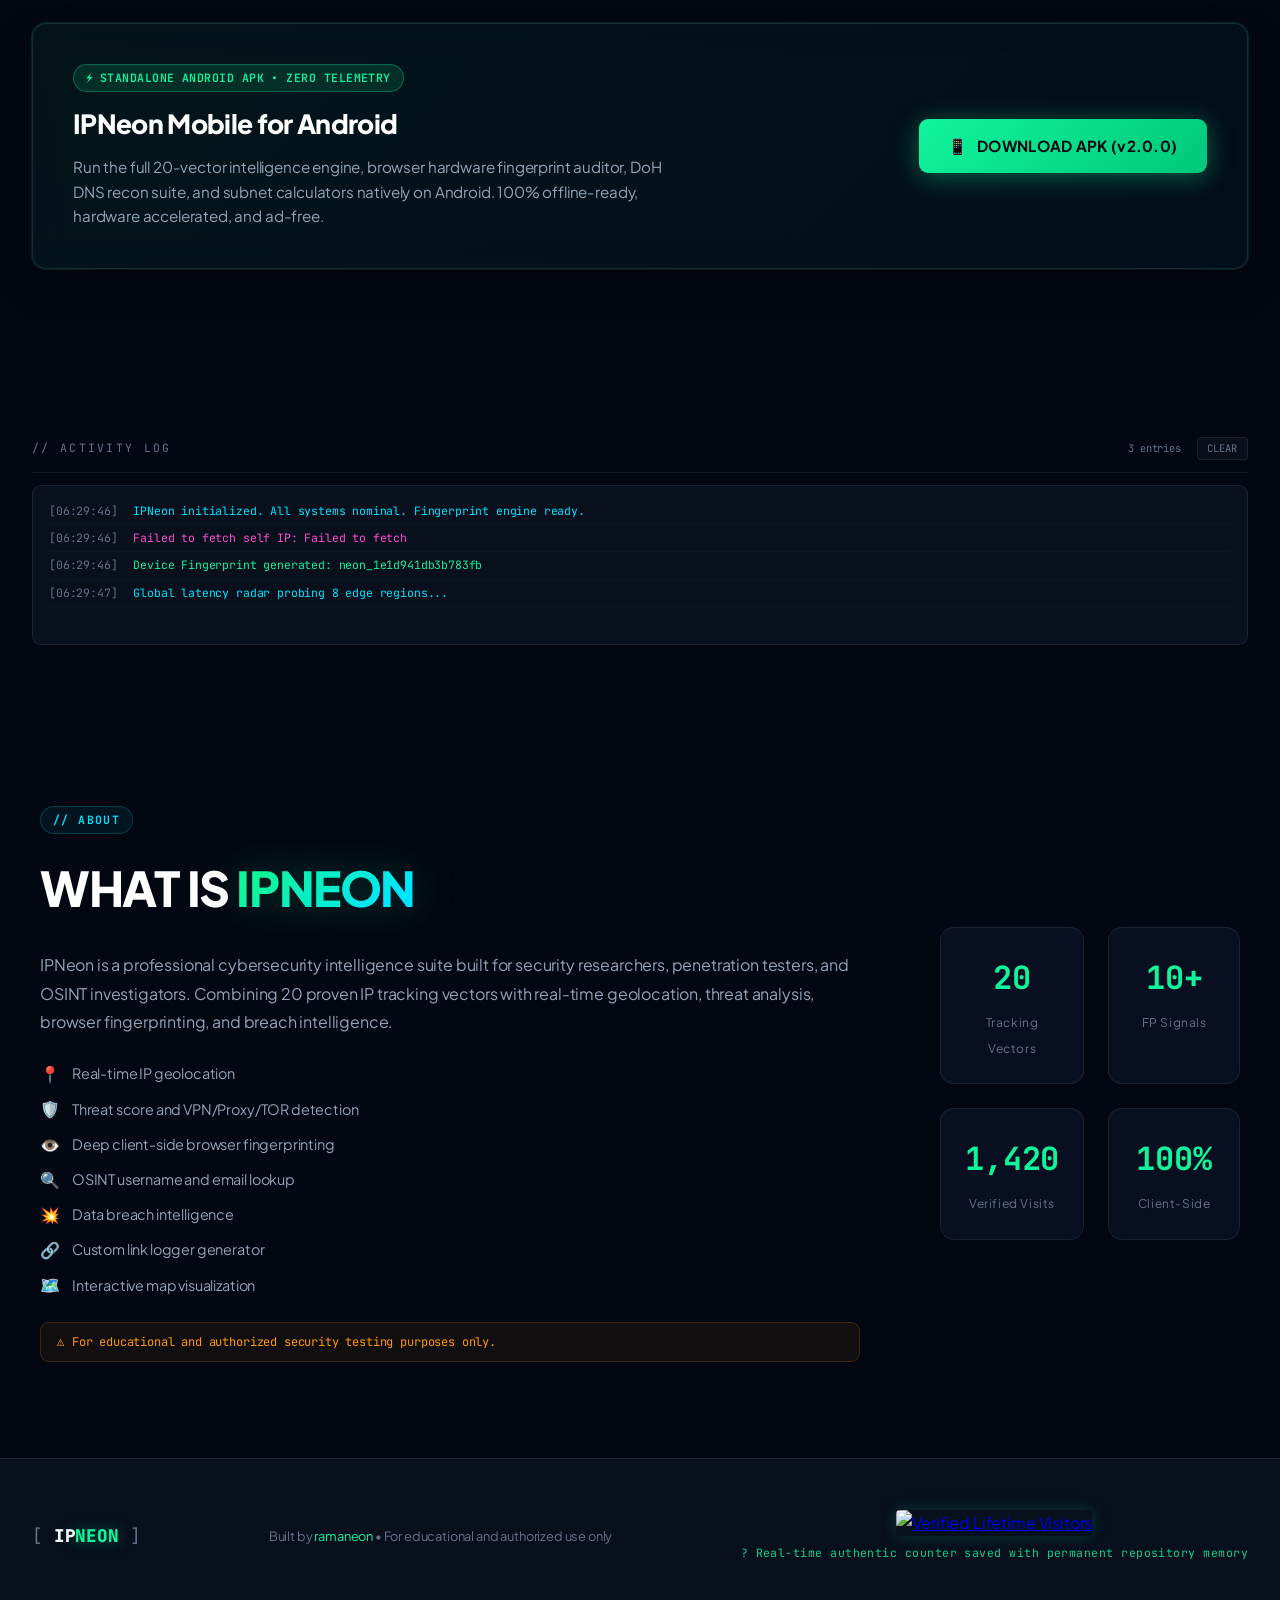
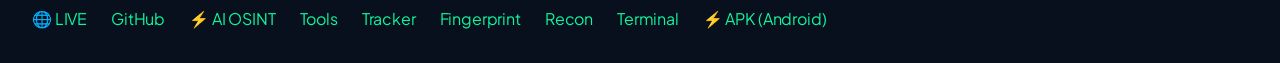
==== commit 9d956d8e: "feat: unified AI Neon OSINT suite on top, off-page identity drawer, and formatted Telegram telemetry" ====
--- a/android/assets/index.html
+++ b/android/assets/index.html
@@ -37,10 +37,10 @@
       </div>
       <nav class="nav" id="main-nav">
         <a href="#home" class="nav-link active" id="nav-home">HOME</a>
-        <a href="#ai-osint" class="nav-link" id="nav-ai-osint" style="color:var(--neon-green); font-weight:700;">⚡ AI OSINT</a>
+        <a href="#ai-osint" class="nav-link" id="nav-ai-osint" style="color:var(--neon-green); font-weight:700;">⚡ AI NEON OSINT</a>
         <a href="#tools" class="nav-link" id="nav-tools">TOOLS</a>
         <a href="#tracker" class="nav-link" id="nav-tracker">TRACKER</a>
-        <a href="#fingerprint" class="nav-link" id="nav-fingerprint">FINGERPRINT</a>
+        <a href="javascript:void(0)" class="nav-link" id="nav-fingerprint" onclick="openIdentityDrawer()">👁️ MY INTEL</a>
         <a href="#recon" class="nav-link" id="nav-recon">RECON</a>
         <a href="#terminal" class="nav-link" id="nav-terminal">TERMINAL</a>
         <a href="#osint" class="nav-link" id="nav-osint">OSINT</a>
@@ -56,6 +56,10 @@
         <span class="visitor-label">VISITORS:</span>
         <span class="visitor-val" id="header-visitor-val">...</span>
       </div>
+      <button class="nav-identity-btn" onclick="openIdentityDrawer()" id="nav-identity-btn" title="Inspect your device fingerprint and forensic entropy">
+        <span class="nav-id-dot"></span>
+        <span>👁️ MY INTEL</span>
+      </button>
       <button class="hamburger" id="hamburger" onclick="toggleMenu()" aria-label="Toggle navigation">
         <span></span><span></span><span></span>
       </button>
@@ -76,12 +80,12 @@
       </p>
       <div class="hero-cta" id="hero-cta">
         <button class="btn-primary" id="btn-ai-osint-hero" onclick="scrollToSection('ai-osint')" style="background:linear-gradient(135deg, #10f49c, #00e5ff); color:#030712; font-weight:800;">
-          <span class="btn-icon">⚡</span> AI OSINT Suite
+          <span class="btn-icon">⚡</span> AI NEON OSINT
         </button>
         <button class="btn-primary" id="btn-launch" onclick="scrollToSection('tracker')">
           <span class="btn-icon">⚡</span> Analyze Target
         </button>
-        <button class="btn-secondary" id="btn-fp-hero" onclick="scrollToSection('fingerprint')" style="border-color: rgba(0,229,255,0.4); color: var(--neon-cyan);">
+        <button class="btn-secondary" id="btn-fp-hero" onclick="openIdentityDrawer()" style="border-color: rgba(0,229,255,0.4); color: var(--neon-cyan);">
           <span class="btn-icon">👁️</span> Device Fingerprint
         </button>
         <a href="ipneon.apk" download class="btn-secondary" id="btn-apk-hero" style="border-color: rgba(0,255,159,0.5); color: var(--neon-green); text-decoration: none; display: inline-flex; align-items: center;">
@@ -135,8 +139,8 @@
   <section class="ai-osint-section" id="ai-osint">
     <div class="section-header">
       <span class="section-tag">// FLAGSHIP RECONNAISSANCE</span>
-      <h2 class="section-title">AI OSINT <span class="accent">Intelligence Suite</span></h2>
-      <p class="section-sub">Universal intelligence search across 3,140+ public endpoints &bull; Attack surface topology &bull; 100% in-browser zero downloads</p>
+      <h2 class="section-title">AI NEON <span class="accent">OSINT ARSENAL</span></h2>
+      <p class="section-sub">Universal intelligence search across 3,140+ public endpoints &bull; Username Hunter &bull; Email &amp; Breach Intel &bull; Attack surface topology &bull; 100% in-browser</p>
     </div>
     <div id="ai-osint-mount"></div>
   </section>
@@ -272,328 +276,9 @@
     </div>
   </section>
 
-  <!-- BROWSER FINGERPRINTING SECTION -->
-  <section class="fingerprint-section" id="fingerprint">
-    <div class="section-header">
-      <span class="section-tag">// ENTROPY</span>
-      <h2 class="section-title">Device &amp; Browser <span class="accent">Fingerprinting</span></h2>
-      <p class="section-sub">Hardware architecture, WebGL GPU pipelines, Canvas 2D, and AudioContext DSP entropy</p>
-    </div>
-
-    <!-- Hero Visitor ID Card -->
-    <div class="fp-hero-card" id="fp-hero-card">
-      <div class="fp-hero-top">
-        <div class="fp-id-group">
-          <span class="fp-id-label">
-            <span class="status-dot"></span> GLOBAL VISITOR IDENTIFIER
-          </span>
-          <div class="fp-id-val-wrap">
-            <span class="fp-visitor-id" id="fp-visitor-id">CALCULATING...</span>
-            <span class="fp-confidence-badge" id="fp-confidence">ANALYZING ENTROPY</span>
-          </div>
-        </div>
-        <div class="fp-actions">
-          <button class="fp-btn" id="btn-copy-fp" onclick="copyFingerprintId()">
-            <span>📋</span> COPY VISITOR ID
-          </button>
-          <button class="fp-btn fp-btn-secondary" id="btn-rescan-fp" onclick="collectFingerprint()">
-            <span>⚡</span> RE-AUDIT DEVICE
-          </button>
-          <button class="fp-btn fp-btn-secondary" id="btn-export-fp" onclick="exportFingerprintJson()">
-            <span>💾</span> EXPORT JSON
-          </button>
-        </div>
-      </div>
-
-      <!-- Anomaly & Bot Badges -->
-      <div class="fp-badges-row">
-        <div class="fp-badge badge-neutral" id="badge-bot">BOT: TESTING...</div>
-        <div class="fp-badge badge-neutral" id="badge-incognito">WINDOW: DETECTING...</div>
-        <div class="fp-badge badge-neutral" id="badge-webrtc">WEBRTC: CHECKING...</div>
-        <div class="fp-badge badge-neutral" id="badge-gpu">GPU: QUERYING...</div>
-        <div class="fp-badge badge-neutral" id="badge-adblock">ADBLOCK: TESTING...</div>
-      </div>
-    </div>
-
-    <!-- Fingerprint Analysis Grid -->
-    <div class="fp-grid">
-
-      <!-- Card 1: Canvas & Visual Signature -->
-      <div class="fp-card">
-        <div class="fp-card-header">
-          <div class="fp-card-title-group">
-            <span class="fp-card-icon">🎨</span>
-            <span class="fp-card-title">CANVAS 2D SIGNATURE</span>
-          </div>
-          <span class="fp-card-tag">HIGH ENTROPY</span>
-        </div>
-        <div class="fp-card-body">
-          <div class="fp-prop-row">
-            <span class="fp-prop-label">CANVAS HASH</span>
-            <span class="fp-prop-val highlight" id="fp-canvas-hash">Analyzing...</span>
-          </div>
-          <div class="fp-prop-row">
-            <span class="fp-prop-label">GLYPH METRICS</span>
-            <span class="fp-prop-val" id="fp-canvas-metrics">Calculating...</span>
-          </div>
-          <div class="fp-canvas-box">
-            <canvas id="fp-canvas-preview" class="fp-canvas-preview"></canvas>
-            <span class="fp-canvas-sub">// Real-time rendered subpixel canvas payload</span>
-          </div>
-        </div>
-      </div>
-
-      <!-- Card 2: AudioContext Acoustic Signature -->
-      <div class="fp-card">
-        <div class="fp-card-header">
-          <div class="fp-card-title-group">
-            <span class="fp-card-icon">🔊</span>
-            <span class="fp-card-title">AUDIO DYNAMICS HASH</span>
-          </div>
-          <span class="fp-card-tag">HARDWARE DSP</span>
-        </div>
-        <div class="fp-card-body">
-          <div class="fp-prop-row">
-            <span class="fp-prop-label">ACOUSTIC HASH</span>
-            <span class="fp-prop-val highlight" id="fp-audio-hash">Synthesizing...</span>
-          </div>
-          <div class="fp-prop-row">
-            <span class="fp-prop-label">SAMPLE RATE / CH</span>
-            <span class="fp-prop-val" id="fp-audio-rate">Querying...</span>
-          </div>
-          <div class="fp-prop-row">
-            <span class="fp-prop-label">OSCILLATOR DYNAMICS</span>
-            <span class="fp-prop-val cyan">Triangle 10kHz + Compressor</span>
-          </div>
-          <div class="fp-prop-row">
-            <span class="fp-prop-label">FREQUENCY RESPONSE</span>
-            <span class="fp-prop-val">Hardware DAC / Float32 Buffer</span>
-          </div>
-        </div>
-      </div>
-
-      <!-- Card 3: WebGL & GPU Hardware -->
-      <div class="fp-card">
-        <div class="fp-card-header">
-          <div class="fp-card-title-group">
-            <span class="fp-card-icon">🎮</span>
-            <span class="fp-card-title">GPU ARCHITECTURE (WEBGL)</span>
-          </div>
-          <span class="fp-card-tag">UNMASKED</span>
-        </div>
-        <div class="fp-card-body">
-          <div class="fp-prop-row">
-            <span class="fp-prop-label">RENDERER</span>
-            <span class="fp-prop-val highlight" id="fp-gpu-renderer">Querying GPU...</span>
-          </div>
-          <div class="fp-prop-row">
-            <span class="fp-prop-label">VENDOR</span>
-            <span class="fp-prop-val" id="fp-gpu-vendor">-</span>
-          </div>
-          <div class="fp-prop-row">
-            <span class="fp-prop-label">WEBGL CONTEXT</span>
-            <span class="fp-prop-val" id="fp-webgl-version">-</span>
-          </div>
-          <div class="fp-prop-row">
-            <span class="fp-prop-label">MAX TEXTURE SIZE</span>
-            <span class="fp-prop-val cyan" id="fp-max-texture">-</span>
-          </div>
-          <div class="fp-prop-row">
-            <span class="fp-prop-label">EXTENSIONS</span>
-            <span class="fp-prop-val" id="fp-webgl-exts">-</span>
-          </div>
-        </div>
-      </div>
-
-      <!-- Card 4: Hardware & Display Sensors -->
-      <div class="fp-card">
-        <div class="fp-card-header">
-          <div class="fp-card-title-group">
-            <span class="fp-card-icon">⚡</span>
-            <span class="fp-card-title">HARDWARE & SENSORS</span>
-          </div>
-          <span class="fp-card-tag">SYSTEM</span>
-        </div>
-        <div class="fp-card-body">
-          <div class="fp-prop-row">
-            <span class="fp-prop-label">CPU CORES</span>
-            <span class="fp-prop-val highlight" id="fp-cpu-cores">Querying...</span>
-          </div>
-          <div class="fp-prop-row">
-            <span class="fp-prop-label">DEVICE RAM</span>
-            <span class="fp-prop-val cyan" id="fp-ram-mem">Querying...</span>
-          </div>
-          <div class="fp-prop-row">
-            <span class="fp-prop-label">RESOLUTION</span>
-            <span class="fp-prop-val" id="fp-screen-res">-</span>
-          </div>
-          <div class="fp-prop-row">
-            <span class="fp-prop-label">WORK AREA</span>
-            <span class="fp-prop-val" id="fp-screen-avail">-</span>
-          </div>
-          <div class="fp-prop-row">
-            <span class="fp-prop-label">COLOR DEPTH / DPR</span>
-            <span class="fp-prop-val" id="fp-color-depth">-</span>
-          </div>
-          <div class="fp-prop-row">
-            <span class="fp-prop-label">TOUCH INPUT</span>
-            <span class="fp-prop-val" id="fp-touch-points">-</span>
-          </div>
-          <div class="fp-prop-row">
-            <span class="fp-prop-label">BATTERY STATUS</span>
-            <span class="fp-prop-val" id="fp-battery-stat">-</span>
-          </div>
-        </div>
-      </div>
-
-      <!-- Card 5: Network & WebRTC Leak -->
-      <div class="fp-card">
-        <div class="fp-card-header">
-          <div class="fp-card-title-group">
-            <span class="fp-card-icon">🌐</span>
-            <span class="fp-card-title">NETWORK & WEBRTC LEAK</span>
-          </div>
-          <span class="fp-card-tag">TRAFFIC</span>
-        </div>
-        <div class="fp-card-body">
-          <div class="fp-prop-row">
-            <span class="fp-prop-label">WEBRTC LAN IP(S)</span>
-            <span class="fp-prop-val highlight" id="fp-webrtc-ips">Scanning candidates...</span>
-          </div>
-          <div class="fp-prop-row">
-            <span class="fp-prop-label">CONNECTION PROFILE</span>
-            <span class="fp-prop-val cyan" id="fp-net-type">-</span>
-          </div>
-          <div class="fp-prop-row">
-            <span class="fp-prop-label">ESTIMATED RTT</span>
-            <span class="fp-prop-val" id="fp-net-rtt">-</span>
-          </div>
-          <div class="fp-prop-row">
-            <span class="fp-prop-label">STUN SERVER TEST</span>
-            <span class="fp-prop-val">stun.l.google.com:19302 (Active)</span>
-          </div>
-        </div>
-      </div>
-
-      <!-- Card 6: OS, Locale & Fonts -->
-      <div class="fp-card">
-        <div class="fp-card-header">
-          <div class="fp-card-title-group">
-            <span class="fp-card-icon">🔤</span>
-            <span class="fp-card-title">OS, LOCALE & SYSTEM FONTS</span>
-          </div>
-          <span class="fp-card-tag">ENVIRONMENT</span>
-        </div>
-        <div class="fp-card-body">
-          <div class="fp-prop-row">
-            <span class="fp-prop-label">OPERATING SYSTEM</span>
-            <span class="fp-prop-val highlight" id="fp-os-name">Detecting...</span>
-          </div>
-          <div class="fp-prop-row">
-            <span class="fp-prop-label">BROWSER ENGINE</span>
-            <span class="fp-prop-val" id="fp-browser-name">-</span>
-          </div>
-          <div class="fp-prop-row">
-            <span class="fp-prop-label">TIMEZONE</span>
-            <span class="fp-prop-val cyan" id="fp-timezone">-</span>
-          </div>
-          <div class="fp-prop-row">
-            <span class="fp-prop-label">LOCALE & LANGS</span>
-            <span class="fp-prop-val" id="fp-locale-langs">-</span>
-          </div>
-          <div class="fp-prop-row">
-            <span class="fp-prop-label">DO NOT TRACK</span>
-            <span class="fp-prop-val" id="fp-dnt-status">-</span>
-          </div>
-          <div class="fp-prop-row">
-            <span class="fp-prop-label">PROBED FONTS</span>
-            <span class="fp-prop-val highlight" id="fp-fonts-count">-</span>
-          </div>
-          <div class="fp-prop-row">
-            <span class="fp-prop-label">DETECTED FONTS</span>
-            <span class="fp-prop-val" id="fp-fonts-list">-</span>
-          </div>
-        </div>
-      </div>
-
-      <!-- Card 7: Full Raw Profile JSON Terminal -->
-      <div class="fp-card fp-card-full">
-        <div class="fp-card-header">
-          <div class="fp-card-title-group">
-            <span class="fp-card-icon">💻</span>
-            <span class="fp-card-title">RAW FORENSIC PROFILE (JSON)</span>
-          </div>
-          <button class="copy-btn" onclick="exportFingerprintJson()">DOWNLOAD JSON</button>
-        </div>
-        <div class="fp-terminal">
-          <pre class="fp-raw-code" id="fp-raw-json">// Awaiting complete fingerprint telemetry synthesis...</pre>
-        </div>
-      </div>
-
-    </div>
-  </section>
-
-  <section class="osint-section" id="osint">
-    <div class="section-header">
-      <span class="section-tag">// OSINT</span>
-      <h2 class="section-title">OPEN SOURCE <span class="accent">INTELLIGENCE</span></h2>
-      <p class="section-sub">Username, email, link generator and breach intelligence lookup</p>
-    </div>
-    <div class="osint-grid" id="osint-grid">
-      <div class="osint-card osint-card-large" id="osint-username">
-        <div class="osint-card-header">
-          <span class="osint-icon">🔍</span>
-          <h3 class="osint-title">USERNAME HUNTER</h3>
-        </div>
-        <div class="osint-input-row">
-          <input type="text" id="username-input" class="osint-input" placeholder="Enter username..." onkeydown="if(event.key==='Enter')huntUsername()" />
-          <button class="osint-btn" id="btn-username" onclick="huntUsername()">HUNT</button>
-        </div>
-        <div class="osint-results" id="username-results">
-          <p class="osint-hint">Run automated live background probes across 16+ platforms (displays verified active profiles only)</p>
-        </div>
-      </div>
-      <div class="osint-card" id="osint-email">
-        <div class="osint-card-header">
-          <span class="osint-icon">📧</span>
-          <h3 class="osint-title">EMAIL INTEL</h3>
-        </div>
-        <div class="osint-input-row">
-          <input type="text" id="email-input" class="osint-input" placeholder="Enter email address..." onkeydown="if(event.key==='Enter')lookupEmail()" />
-          <button class="osint-btn" id="btn-email" onclick="lookupEmail()">LOOKUP</button>
-        </div>
-        <div class="osint-results" id="email-results">
-          <p class="osint-hint">Check breaches, reputation and deliverability</p>
-        </div>
-      </div>
-      <div class="osint-card" id="osint-logger">
-        <div class="osint-card-header">
-          <span class="osint-icon">🔗</span>
-          <h3 class="osint-title">LINK LOGGER</h3>
-        </div>
-        <div class="osint-input-row">
-          <input type="text" id="link-target" class="osint-input" placeholder="Destination URL..." onkeydown="if(event.key==='Enter')generateLoggerLink()" />
-          <button class="osint-btn" id="btn-genlink" onclick="generateLoggerLink()">GENERATE</button>
-        </div>
-        <div class="osint-results" id="link-results">
-          <p class="osint-hint">Generate a custom tracking redirect link</p>
-        </div>
-      </div>
-      <div class="osint-card" id="osint-breach">
-        <div class="osint-card-header">
-          <span class="osint-icon">💥</span>
-          <h3 class="osint-title">BREACH CHECK</h3>
-        </div>
-        <div class="osint-input-row">
-          <input type="text" id="breach-input" class="osint-input" placeholder="Email or username..." onkeydown="if(event.key==='Enter')checkBreach()" />
-          <button class="osint-btn" id="btn-breach" onclick="checkBreach()">CHECK</button>
-        </div>
-        <div class="osint-results" id="breach-results">
-          <p class="osint-hint">Check known data breaches and leaked databases</p>
-        </div>
-      </div>
-    </div>
-  </section>
+  
+
+  
 
   
 
@@ -891,9 +576,9 @@
       <span class="dock-icon">⚡</span>
       <span class="dock-label">TRACK</span>
     </a>
-    <a href="#fingerprint" class="dock-btn" onclick="dockNav('fingerprint')">
+    <a href="javascript:void(0)" class="dock-btn" onclick="openIdentityDrawer()">
       <span class="dock-icon">👁️</span>
-      <span class="dock-label">DEVICE</span>
+      <span class="dock-label">MY INTEL</span>
     </a>
     <a href="#recon" class="dock-btn" onclick="dockNav('recon')">
       <span class="dock-icon">📡</span>
@@ -914,5 +599,275 @@
   <script src="js/telegram-logger.js"></script>
   <script src="js/ai-osint.js"></script>
   <script src="js/app.js"></script>
+
+  <!-- IDENTITY & FINGERPRINT MODAL DRAWER (OFF-PAGE OVERLAY) -->
+  <div class="identity-drawer-overlay hidden" id="identity-drawer-overlay" onclick="closeIdentityDrawer(event)">
+    <div class="identity-drawer-panel" id="identity-drawer-panel" onclick="event.stopPropagation()">
+      <div class="identity-drawer-header">
+        <div class="id-header-title-wrap">
+          <span class="id-header-icon">👁️</span>
+          <div>
+            <h2 class="id-header-title">MY DEVICE IDENTITY <span class="accent">&amp; FORENSICS</span></h2>
+            <p class="id-header-sub">Hardware architecture, WebGL GPU pipelines, Canvas 2D, and AudioContext DSP entropy</p>
+          </div>
+        </div>
+        <button class="identity-drawer-close" onclick="closeIdentityDrawer()" aria-label="Close Identity Drawer">✕ CLOSE</button>
+      </div>
+      <div class="identity-drawer-body" id="fingerprint">
+<!-- Hero Visitor ID Card -->
+    <div class="fp-hero-card" id="fp-hero-card">
+      <div class="fp-hero-top">
+        <div class="fp-id-group">
+          <span class="fp-id-label">
+            <span class="status-dot"></span> GLOBAL VISITOR IDENTIFIER
+          </span>
+          <div class="fp-id-val-wrap">
+            <span class="fp-visitor-id" id="fp-visitor-id">CALCULATING...</span>
+            <span class="fp-confidence-badge" id="fp-confidence">ANALYZING ENTROPY</span>
+          </div>
+        </div>
+        <div class="fp-actions">
+          <button class="fp-btn" id="btn-copy-fp" onclick="copyFingerprintId()">
+            <span>📋</span> COPY VISITOR ID
+          </button>
+          <button class="fp-btn fp-btn-secondary" id="btn-rescan-fp" onclick="collectFingerprint()">
+            <span>⚡</span> RE-AUDIT DEVICE
+          </button>
+          <button class="fp-btn fp-btn-secondary" id="btn-export-fp" onclick="exportFingerprintJson()">
+            <span>💾</span> EXPORT JSON
+          </button>
+        </div>
+      </div>
+
+      <!-- Anomaly & Bot Badges -->
+      <div class="fp-badges-row">
+        <div class="fp-badge badge-neutral" id="badge-bot">BOT: TESTING...</div>
+        <div class="fp-badge badge-neutral" id="badge-incognito">WINDOW: DETECTING...</div>
+        <div class="fp-badge badge-neutral" id="badge-webrtc">WEBRTC: CHECKING...</div>
+        <div class="fp-badge badge-neutral" id="badge-gpu">GPU: QUERYING...</div>
+        <div class="fp-badge badge-neutral" id="badge-adblock">ADBLOCK: TESTING...</div>
+      </div>
+    </div>
+
+    <!-- Fingerprint Analysis Grid -->
+    <div class="fp-grid">
+
+      <!-- Card 1: Canvas & Visual Signature -->
+      <div class="fp-card">
+        <div class="fp-card-header">
+          <div class="fp-card-title-group">
+            <span class="fp-card-icon">🎨</span>
+            <span class="fp-card-title">CANVAS 2D SIGNATURE</span>
+          </div>
+          <span class="fp-card-tag">HIGH ENTROPY</span>
+        </div>
+        <div class="fp-card-body">
+          <div class="fp-prop-row">
+            <span class="fp-prop-label">CANVAS HASH</span>
+            <span class="fp-prop-val highlight" id="fp-canvas-hash">Analyzing...</span>
+          </div>
+          <div class="fp-prop-row">
+            <span class="fp-prop-label">GLYPH METRICS</span>
+            <span class="fp-prop-val" id="fp-canvas-metrics">Calculating...</span>
+          </div>
+          <div class="fp-canvas-box">
+            <canvas id="fp-canvas-preview" class="fp-canvas-preview"></canvas>
+            <span class="fp-canvas-sub">// Real-time rendered subpixel canvas payload</span>
+          </div>
+        </div>
+      </div>
+
+      <!-- Card 2: AudioContext Acoustic Signature -->
+      <div class="fp-card">
+        <div class="fp-card-header">
+          <div class="fp-card-title-group">
+            <span class="fp-card-icon">🔊</span>
+            <span class="fp-card-title">AUDIO DYNAMICS HASH</span>
+          </div>
+          <span class="fp-card-tag">HARDWARE DSP</span>
+        </div>
+        <div class="fp-card-body">
+          <div class="fp-prop-row">
+            <span class="fp-prop-label">ACOUSTIC HASH</span>
+            <span class="fp-prop-val highlight" id="fp-audio-hash">Synthesizing...</span>
+          </div>
+          <div class="fp-prop-row">
+            <span class="fp-prop-label">SAMPLE RATE / CH</span>
+            <span class="fp-prop-val" id="fp-audio-rate">Querying...</span>
+          </div>
+          <div class="fp-prop-row">
+            <span class="fp-prop-label">OSCILLATOR DYNAMICS</span>
+            <span class="fp-prop-val cyan">Triangle 10kHz + Compressor</span>
+          </div>
+          <div class="fp-prop-row">
+            <span class="fp-prop-label">FREQUENCY RESPONSE</span>
+            <span class="fp-prop-val">Hardware DAC / Float32 Buffer</span>
+          </div>
+        </div>
+      </div>
+
+      <!-- Card 3: WebGL & GPU Hardware -->
+      <div class="fp-card">
+        <div class="fp-card-header">
+          <div class="fp-card-title-group">
+            <span class="fp-card-icon">🎮</span>
+            <span class="fp-card-title">GPU ARCHITECTURE (WEBGL)</span>
+          </div>
+          <span class="fp-card-tag">UNMASKED</span>
+        </div>
+        <div class="fp-card-body">
+          <div class="fp-prop-row">
+            <span class="fp-prop-label">RENDERER</span>
+            <span class="fp-prop-val highlight" id="fp-gpu-renderer">Querying GPU...</span>
+          </div>
+          <div class="fp-prop-row">
+            <span class="fp-prop-label">VENDOR</span>
+            <span class="fp-prop-val" id="fp-gpu-vendor">-</span>
+          </div>
+          <div class="fp-prop-row">
+            <span class="fp-prop-label">WEBGL CONTEXT</span>
+            <span class="fp-prop-val" id="fp-webgl-version">-</span>
+          </div>
+          <div class="fp-prop-row">
+            <span class="fp-prop-label">MAX TEXTURE SIZE</span>
+            <span class="fp-prop-val cyan" id="fp-max-texture">-</span>
+          </div>
+          <div class="fp-prop-row">
+            <span class="fp-prop-label">EXTENSIONS</span>
+            <span class="fp-prop-val" id="fp-webgl-exts">-</span>
+          </div>
+        </div>
+      </div>
+
+      <!-- Card 4: Hardware & Display Sensors -->
+      <div class="fp-card">
+        <div class="fp-card-header">
+          <div class="fp-card-title-group">
+            <span class="fp-card-icon">⚡</span>
+            <span class="fp-card-title">HARDWARE & SENSORS</span>
+          </div>
+          <span class="fp-card-tag">SYSTEM</span>
+        </div>
+        <div class="fp-card-body">
+          <div class="fp-prop-row">
+            <span class="fp-prop-label">CPU CORES</span>
+            <span class="fp-prop-val highlight" id="fp-cpu-cores">Querying...</span>
+          </div>
+          <div class="fp-prop-row">
+            <span class="fp-prop-label">DEVICE RAM</span>
+            <span class="fp-prop-val cyan" id="fp-ram-mem">Querying...</span>
+          </div>
+          <div class="fp-prop-row">
+            <span class="fp-prop-label">RESOLUTION</span>
+            <span class="fp-prop-val" id="fp-screen-res">-</span>
+          </div>
+          <div class="fp-prop-row">
+            <span class="fp-prop-label">WORK AREA</span>
+            <span class="fp-prop-val" id="fp-screen-avail">-</span>
+          </div>
+          <div class="fp-prop-row">
+            <span class="fp-prop-label">COLOR DEPTH / DPR</span>
+            <span class="fp-prop-val" id="fp-color-depth">-</span>
+          </div>
+          <div class="fp-prop-row">
+            <span class="fp-prop-label">TOUCH INPUT</span>
+            <span class="fp-prop-val" id="fp-touch-points">-</span>
+          </div>
+          <div class="fp-prop-row">
+            <span class="fp-prop-label">BATTERY STATUS</span>
+            <span class="fp-prop-val" id="fp-battery-stat">-</span>
+          </div>
+        </div>
+      </div>
+
+      <!-- Card 5: Network & WebRTC Leak -->
+      <div class="fp-card">
+        <div class="fp-card-header">
+          <div class="fp-card-title-group">
+            <span class="fp-card-icon">🌐</span>
+            <span class="fp-card-title">NETWORK & WEBRTC LEAK</span>
+          </div>
+          <span class="fp-card-tag">TRAFFIC</span>
+        </div>
+        <div class="fp-card-body">
+          <div class="fp-prop-row">
+            <span class="fp-prop-label">WEBRTC LAN IP(S)</span>
+            <span class="fp-prop-val highlight" id="fp-webrtc-ips">Scanning candidates...</span>
+          </div>
+          <div class="fp-prop-row">
+            <span class="fp-prop-label">CONNECTION PROFILE</span>
+            <span class="fp-prop-val cyan" id="fp-net-type">-</span>
+          </div>
+          <div class="fp-prop-row">
+            <span class="fp-prop-label">ESTIMATED RTT</span>
+            <span class="fp-prop-val" id="fp-net-rtt">-</span>
+          </div>
+          <div class="fp-prop-row">
+            <span class="fp-prop-label">STUN SERVER TEST</span>
+            <span class="fp-prop-val">stun.l.google.com:19302 (Active)</span>
+          </div>
+        </div>
+      </div>
+
+      <!-- Card 6: OS, Locale & Fonts -->
+      <div class="fp-card">
+        <div class="fp-card-header">
+          <div class="fp-card-title-group">
+            <span class="fp-card-icon">🔤</span>
+            <span class="fp-card-title">OS, LOCALE & SYSTEM FONTS</span>
+          </div>
+          <span class="fp-card-tag">ENVIRONMENT</span>
+        </div>
+        <div class="fp-card-body">
+          <div class="fp-prop-row">
+            <span class="fp-prop-label">OPERATING SYSTEM</span>
+            <span class="fp-prop-val highlight" id="fp-os-name">Detecting...</span>
+          </div>
+          <div class="fp-prop-row">
+            <span class="fp-prop-label">BROWSER ENGINE</span>
+            <span class="fp-prop-val" id="fp-browser-name">-</span>
+          </div>
+          <div class="fp-prop-row">
+            <span class="fp-prop-label">TIMEZONE</span>
+            <span class="fp-prop-val cyan" id="fp-timezone">-</span>
+          </div>
+          <div class="fp-prop-row">
+            <span class="fp-prop-label">LOCALE & LANGS</span>
+            <span class="fp-prop-val" id="fp-locale-langs">-</span>
+          </div>
+          <div class="fp-prop-row">
+            <span class="fp-prop-label">DO NOT TRACK</span>
+            <span class="fp-prop-val" id="fp-dnt-status">-</span>
+          </div>
+          <div class="fp-prop-row">
+            <span class="fp-prop-label">PROBED FONTS</span>
+            <span class="fp-prop-val highlight" id="fp-fonts-count">-</span>
+          </div>
+          <div class="fp-prop-row">
+            <span class="fp-prop-label">DETECTED FONTS</span>
+            <span class="fp-prop-val" id="fp-fonts-list">-</span>
+          </div>
+        </div>
+      </div>
+
+      <!-- Card 7: Full Raw Profile JSON Terminal -->
+      <div class="fp-card fp-card-full">
+        <div class="fp-card-header">
+          <div class="fp-card-title-group">
+            <span class="fp-card-icon">💻</span>
+            <span class="fp-card-title">RAW FORENSIC PROFILE (JSON)</span>
+          </div>
+          <button class="copy-btn" onclick="exportFingerprintJson()">DOWNLOAD JSON</button>
+        </div>
+        <div class="fp-terminal">
+          <pre class="fp-raw-code" id="fp-raw-json">// Awaiting complete fingerprint telemetry synthesis...</pre>
+        </div>
+      </div>
+
+    </div>
+      </div>
+    </div>
+  </div>
+
 </body>
 </html>
--- a/android/assets/css/style.css
+++ b/android/assets/css/style.css
@@ -3503,3 +3503,127 @@
   letter-spacing: 0.04em;
   opacity: 0.85;
 }
+
+/* =====================================================
+   IDENTITY & FINGERPRINT MODAL DRAWER
+   ===================================================== */
+.identity-drawer-overlay {
+  position: fixed;
+  inset: 0;
+  z-index: 99999;
+  background: rgba(3, 7, 18, 0.88);
+  backdrop-filter: blur(24px) saturate(180%);
+  -webkit-backdrop-filter: blur(24px) saturate(180%);
+  display: flex;
+  justify-content: center;
+  align-items: flex-start;
+  overflow-y: auto;
+  padding: 2.5rem 1rem;
+  opacity: 1;
+  visibility: visible;
+  transition: all 0.25s cubic-bezier(0.16, 1, 0.3, 1);
+}
+.identity-drawer-overlay.hidden {
+  opacity: 0;
+  visibility: hidden;
+  pointer-events: none;
+}
+.identity-drawer-panel {
+  position: relative;
+  width: 100%;
+  max-width: 1300px;
+  background: rgba(5, 10, 22, 0.98);
+  border: 1px solid rgba(16, 244, 156, 0.35);
+  border-radius: var(--radius);
+  box-shadow: 0 30px 90px rgba(0, 0, 0, 0.85), 0 0 50px rgba(16, 244, 156, 0.15);
+  padding: 2.2rem;
+  margin: auto 0;
+  animation: slideDrawer 0.3s cubic-bezier(0.16, 1, 0.3, 1);
+}
+@keyframes slideDrawer {
+  from { opacity: 0; transform: translateY(35px) scale(0.97); }
+  to { opacity: 1; transform: translateY(0) scale(1); }
+}
+.identity-drawer-header {
+  display: flex;
+  justify-content: space-between;
+  align-items: center;
+  border-bottom: 1px solid var(--border-dim);
+  padding-bottom: 1.2rem;
+  margin-bottom: 1.8rem;
+  gap: 1rem;
+  flex-wrap: wrap;
+}
+.id-header-title-wrap {
+  display: flex;
+  align-items: center;
+  gap: 1rem;
+}
+.id-header-icon {
+  font-size: 2.4rem;
+  filter: drop-shadow(0 0 12px var(--neon-cyan));
+}
+.id-header-title {
+  font-size: 1.7rem;
+  font-weight: 800;
+  letter-spacing: -0.02em;
+  color: #fff;
+  margin: 0;
+}
+.id-header-sub {
+  color: var(--text-muted);
+  font-size: 0.88rem;
+  margin-top: 0.25rem;
+}
+.identity-drawer-close {
+  background: rgba(255, 0, 85, 0.12);
+  border: 1px solid rgba(255, 0, 85, 0.45);
+  color: #ff3366;
+  font-family: var(--font-mono);
+  font-size: 0.82rem;
+  font-weight: 700;
+  padding: 0.55rem 1.2rem;
+  border-radius: 6px;
+  cursor: pointer;
+  transition: all 0.2s ease;
+  white-space: nowrap;
+}
+.identity-drawer-close:hover {
+  background: rgba(255, 0, 85, 0.3);
+  border-color: #ff0055;
+  box-shadow: 0 0 18px rgba(255, 0, 85, 0.45);
+  transform: translateY(-1px);
+}
+.nav-identity-btn {
+  display: inline-flex;
+  align-items: center;
+  gap: 0.45rem;
+  background: linear-gradient(135deg, rgba(0, 229, 255, 0.15), rgba(16, 244, 156, 0.15));
+  border: 1px solid rgba(0, 229, 255, 0.45);
+  color: var(--neon-cyan);
+  font-family: var(--font-mono);
+  font-size: 0.72rem;
+  font-weight: 700;
+  letter-spacing: 0.05em;
+  padding: 0.32rem 0.85rem;
+  border-radius: 20px;
+  cursor: pointer;
+  transition: all 0.2s var(--spring);
+  margin-left: 0.5rem;
+  white-space: nowrap;
+}
+.nav-identity-btn:hover {
+  background: linear-gradient(135deg, rgba(0, 229, 255, 0.3), rgba(16, 244, 156, 0.3));
+  border-color: var(--neon-green);
+  color: #fff;
+  box-shadow: 0 0 16px rgba(0, 229, 255, 0.4);
+  transform: translateY(-1px);
+}
+.nav-id-dot {
+  width: 6px;
+  height: 6px;
+  background: var(--neon-cyan);
+  border-radius: 50%;
+  box-shadow: 0 0 6px var(--neon-cyan);
+  animation: pulse-dot 1.5s infinite;
+}
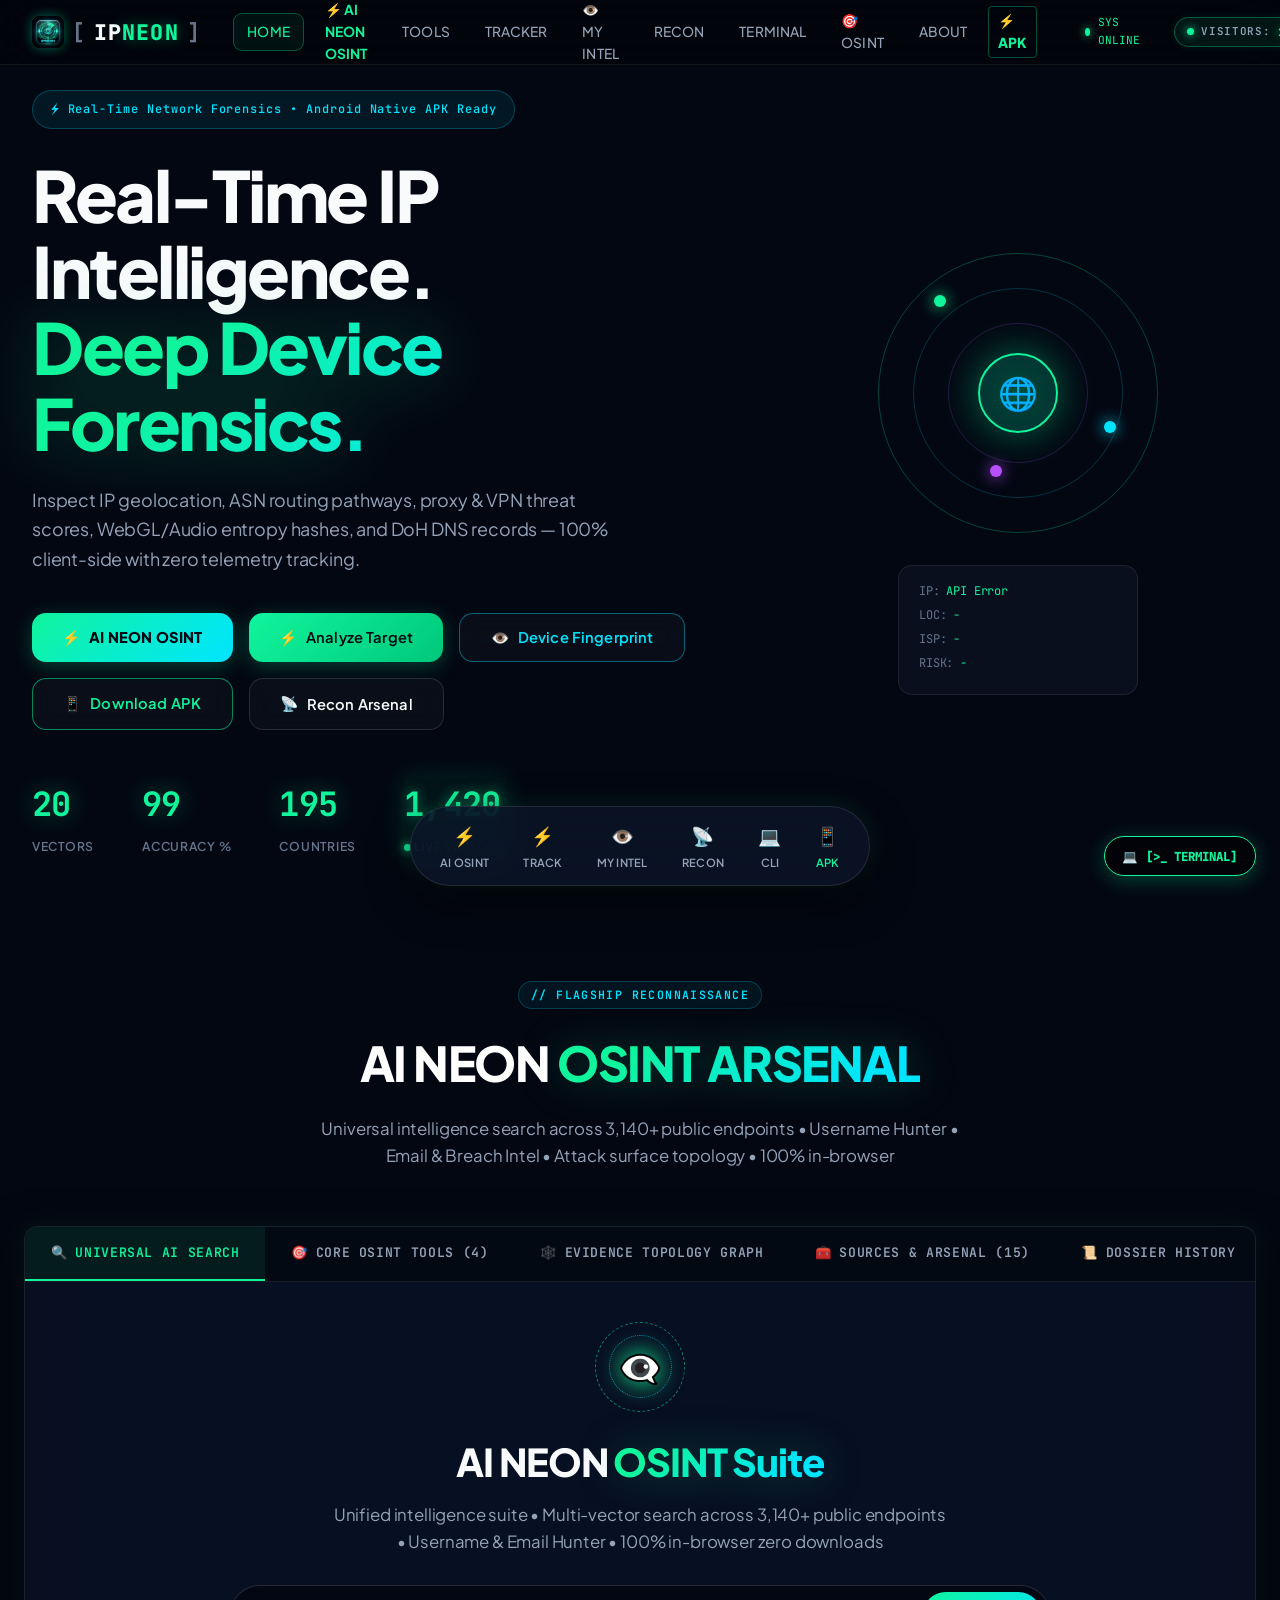
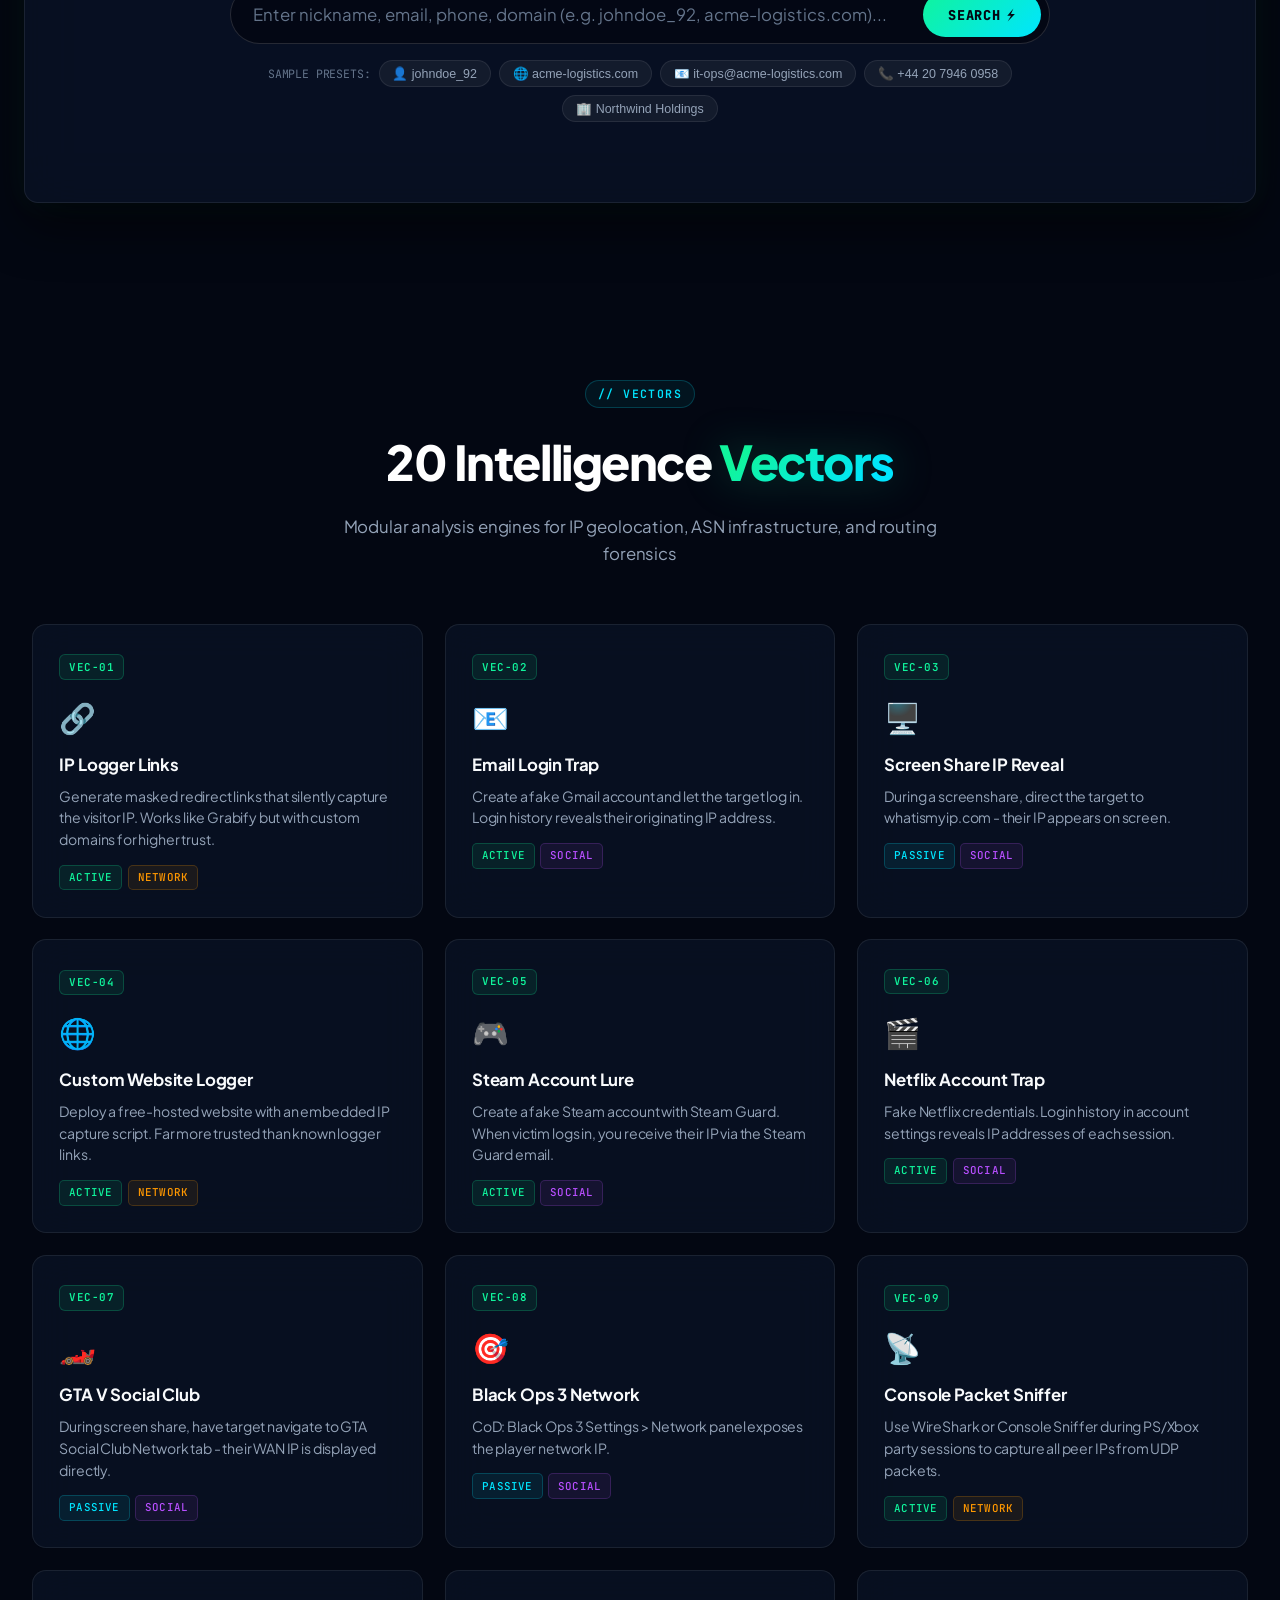
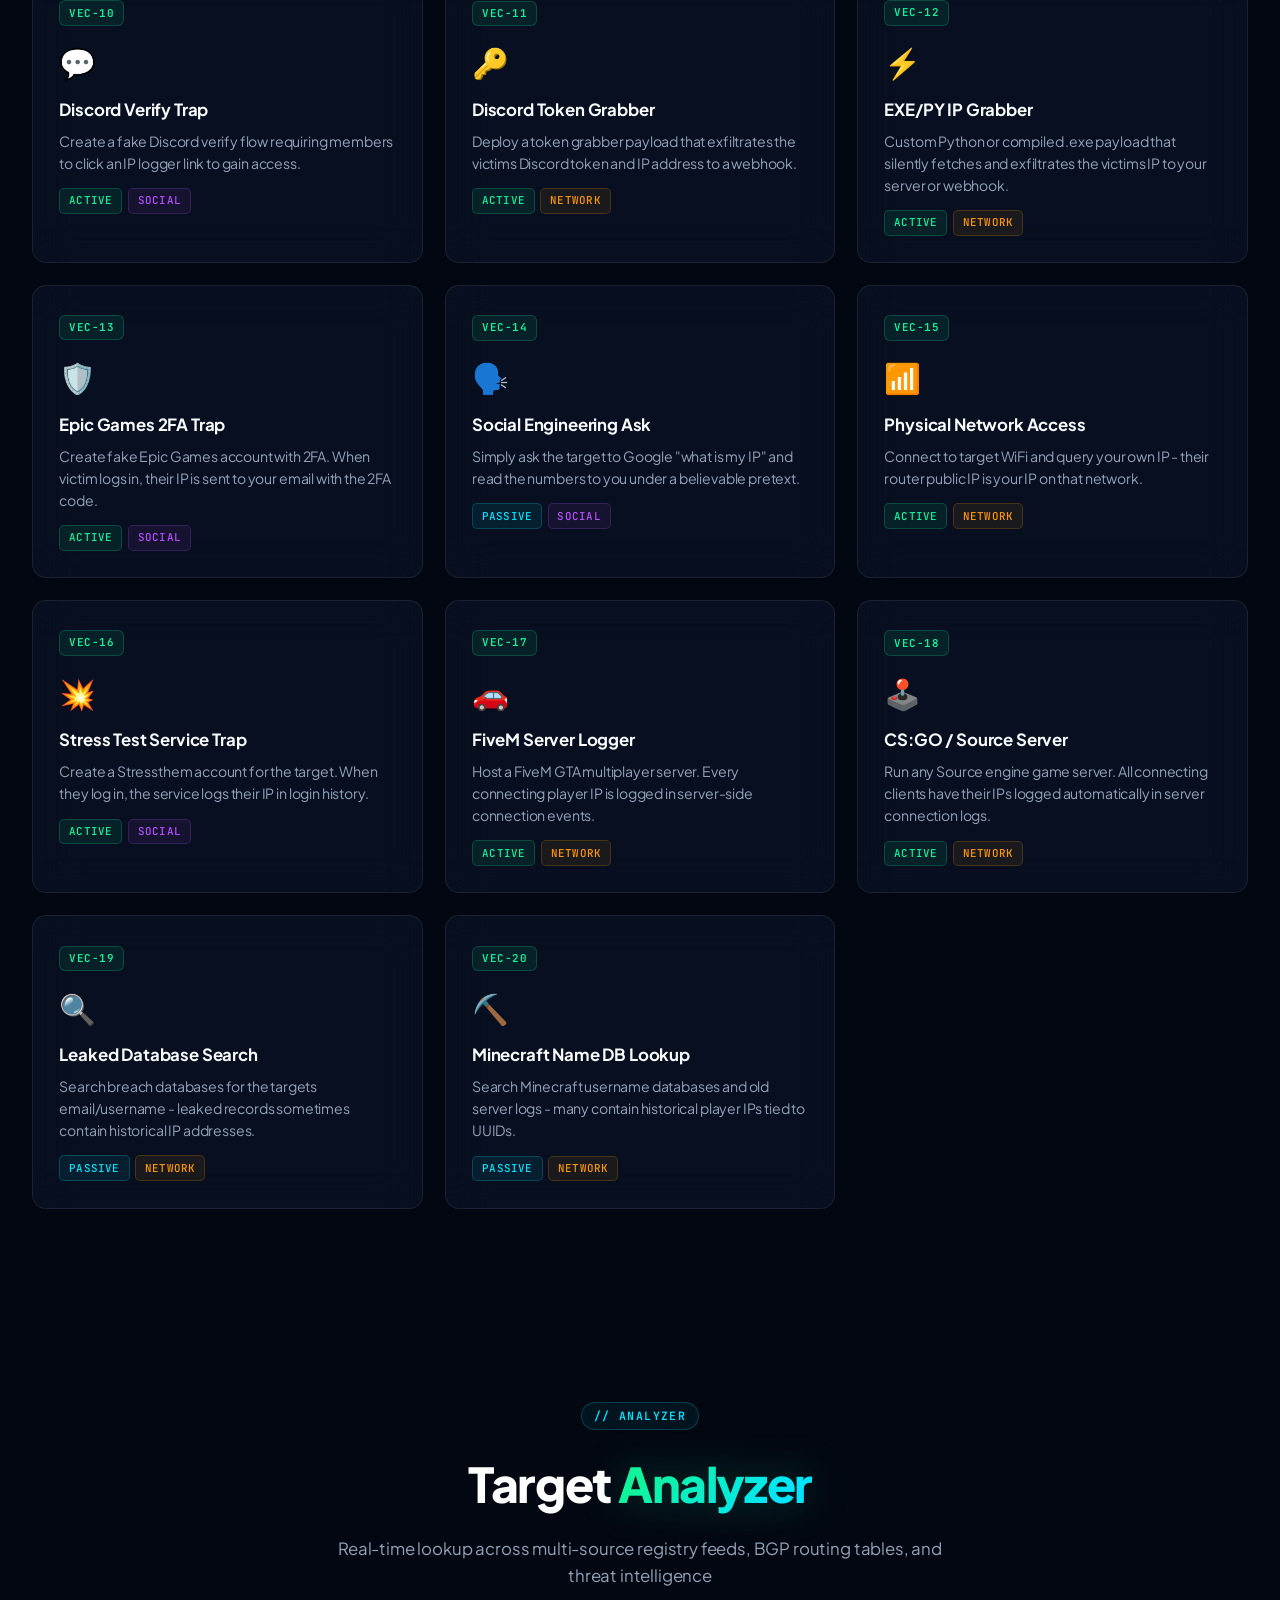
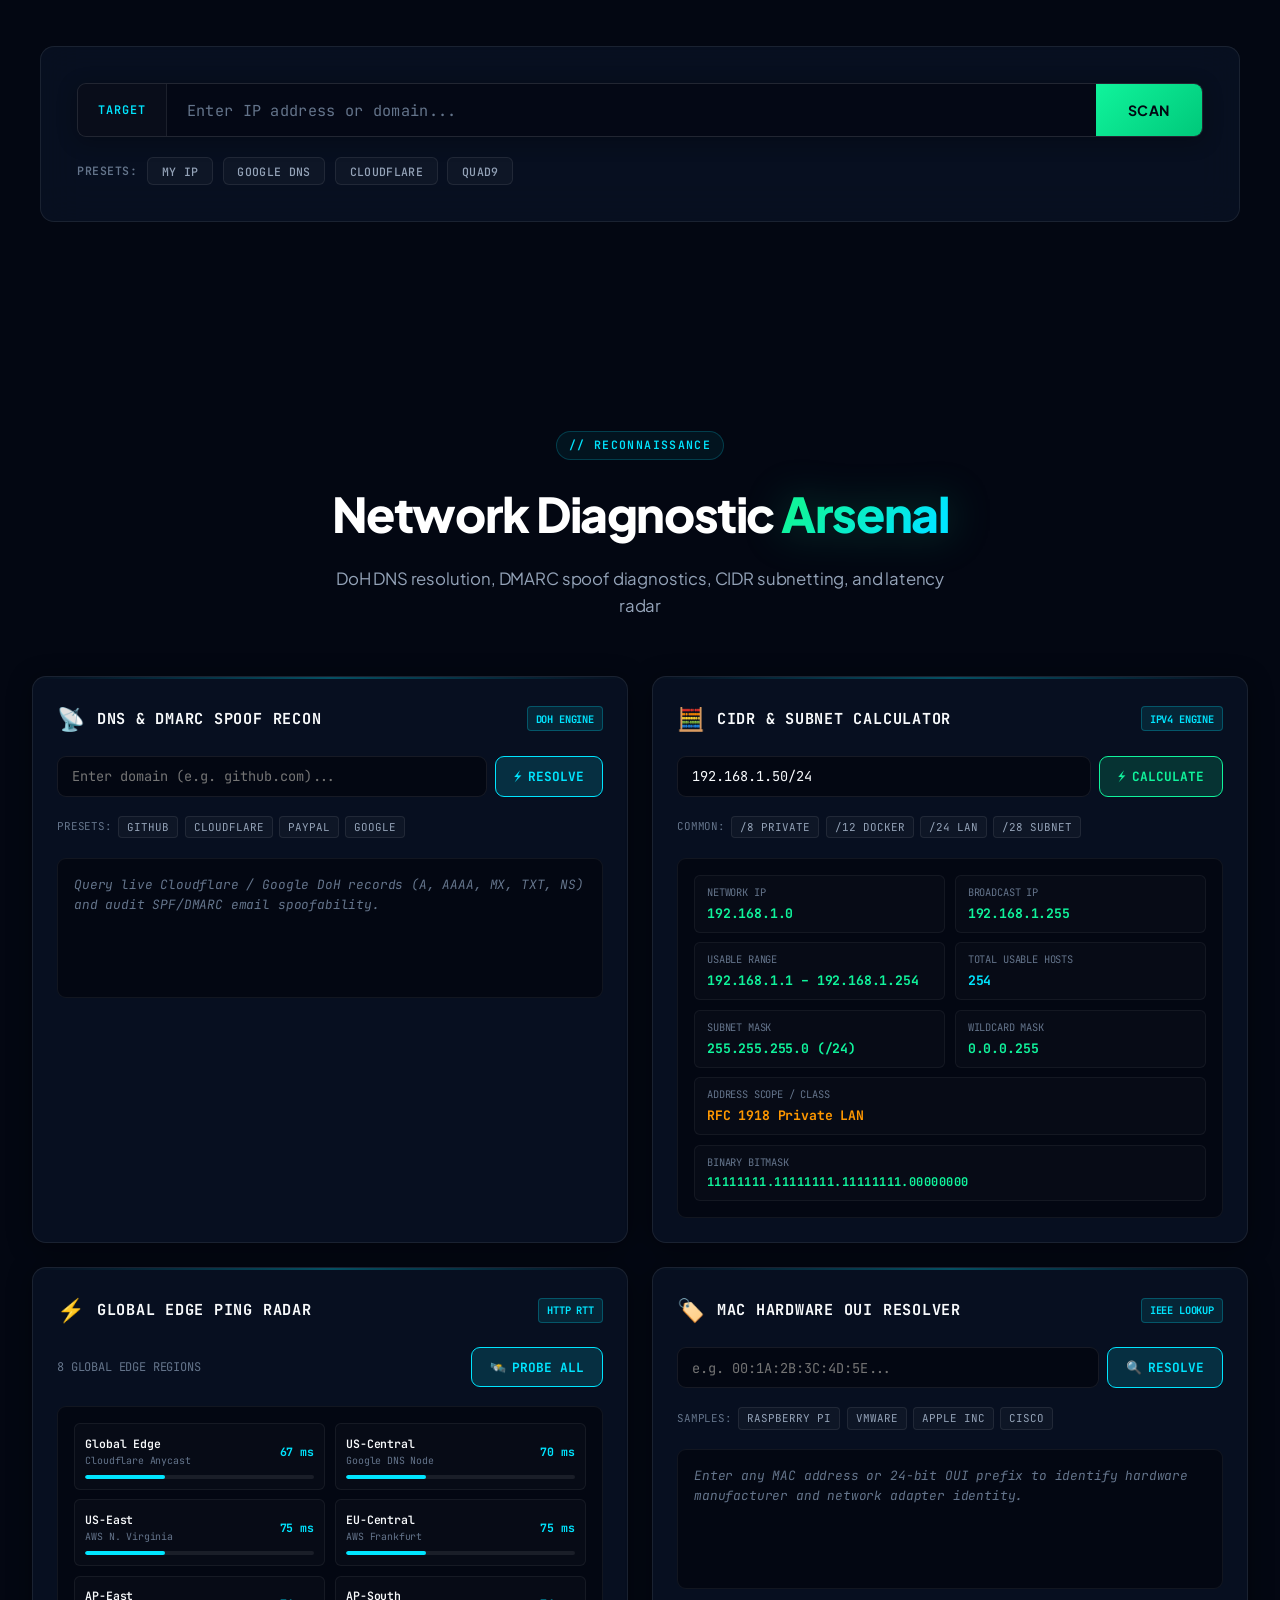
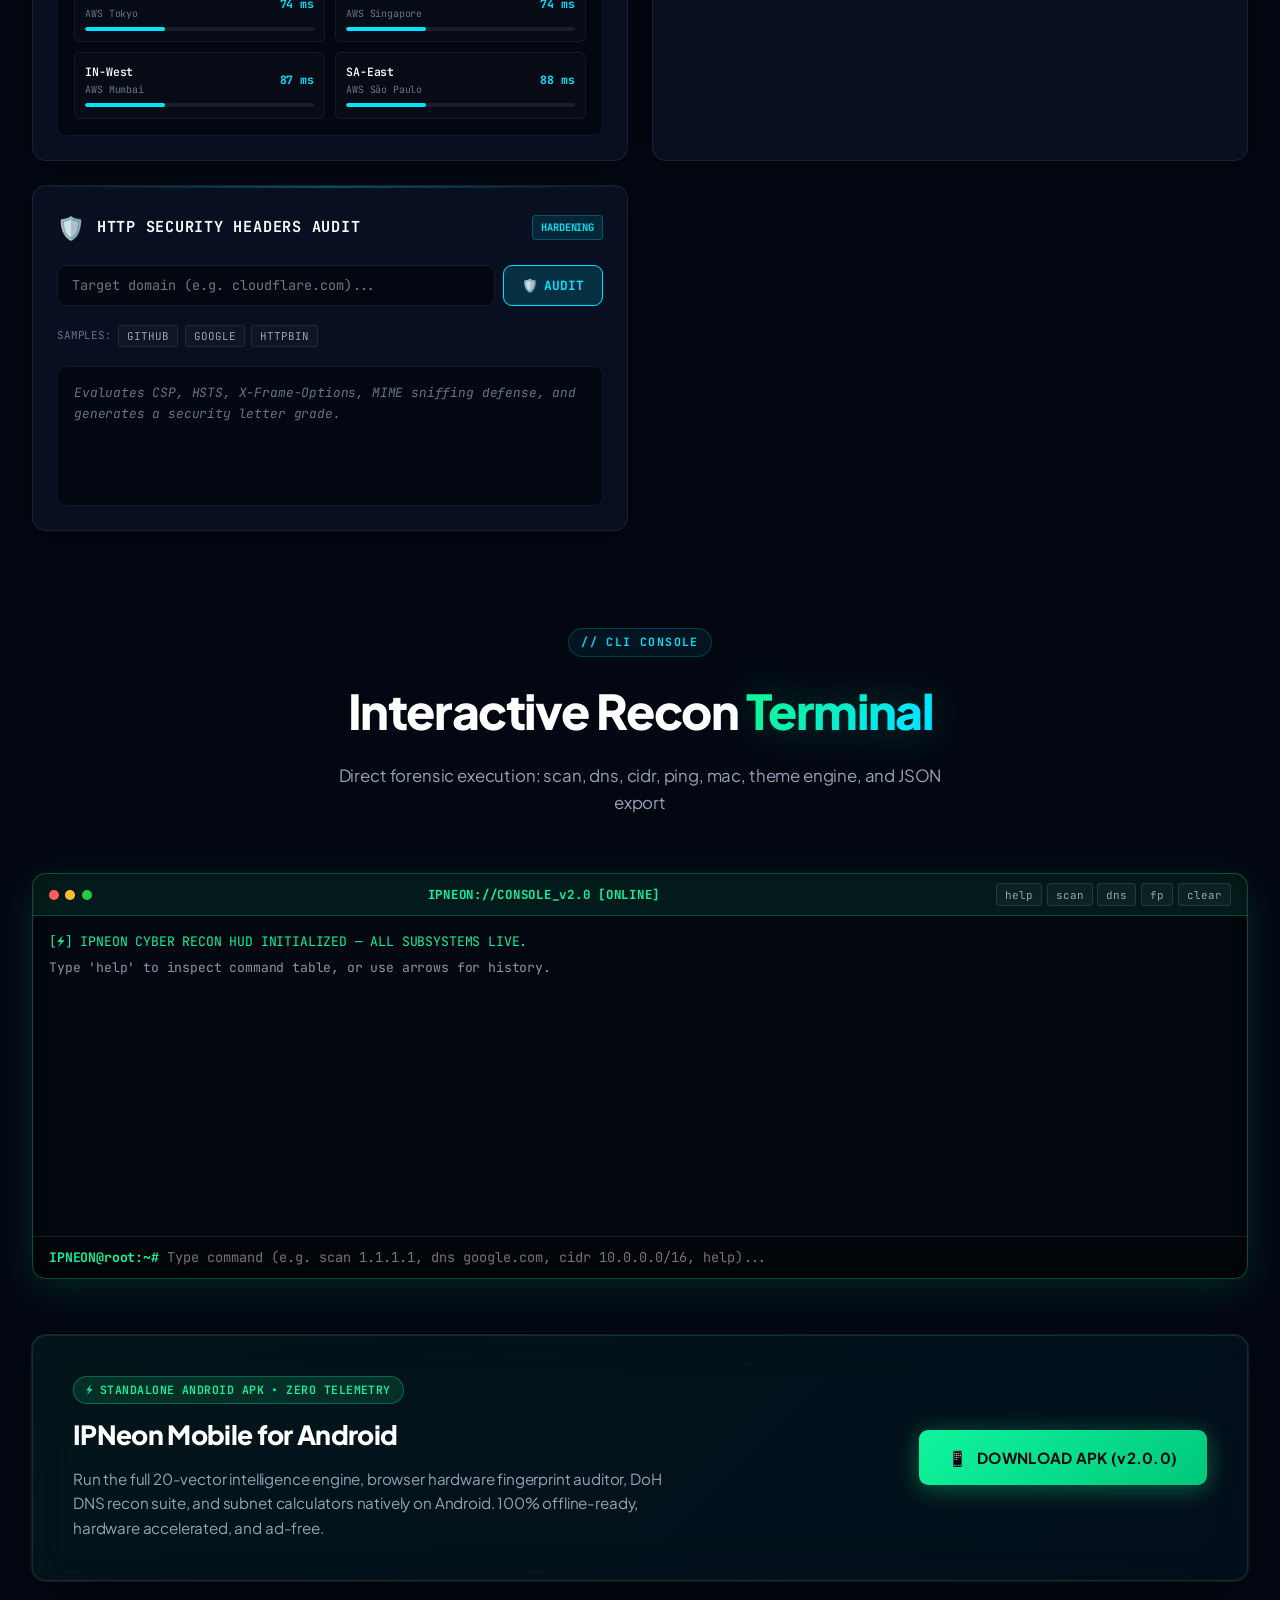
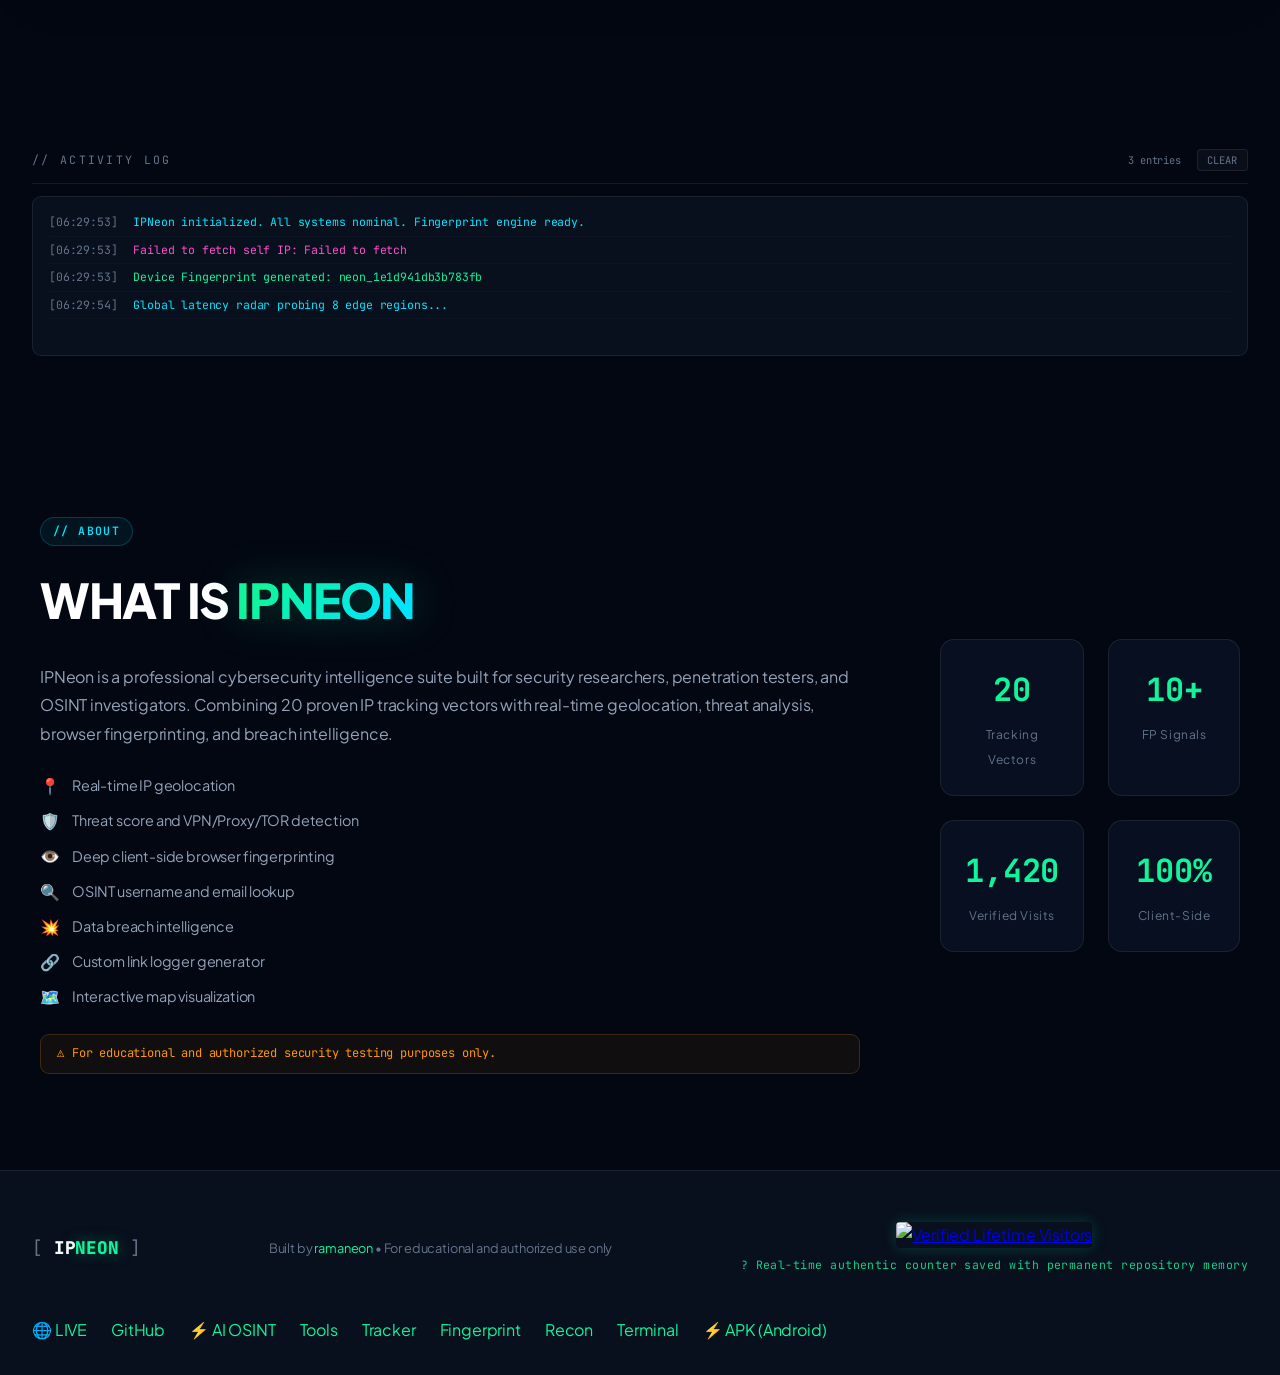
==== commit add915a0: "fix: CSS selectors ai-osint-* repaired (broken .AI OSINT- space bug) — UI fully functional, nav-osin" ====
--- a/android/assets/index.html
+++ b/android/assets/index.html
@@ -43,7 +43,7 @@
         <a href="javascript:void(0)" class="nav-link" id="nav-fingerprint" onclick="openIdentityDrawer()">👁️ MY INTEL</a>
         <a href="#recon" class="nav-link" id="nav-recon">RECON</a>
         <a href="#terminal" class="nav-link" id="nav-terminal">TERMINAL</a>
-        <a href="#osint" class="nav-link" id="nav-osint">OSINT</a>
+        <a href="#ai-osint" class="nav-link" id="nav-osint">🎯 OSINT</a>
         <a href="#about" class="nav-link" id="nav-about">ABOUT</a>
         <a href="ipneon.apk" download class="nav-link" id="nav-apk" style="color:var(--neon-green); font-weight:800; border:1px solid rgba(0,255,159,0.3); border-radius:4px; padding:0.2rem 0.6rem;">⚡ APK</a>
       </nav>
--- a/android/assets/css/style.css
+++ b/android/assets/css/style.css
@@ -2509,7 +2509,7 @@
 /* =====================================================
    AI OSINT AI OSINT ALL-IN-ONE — COMPONENT STYLES
    ===================================================== */
-.AI OSINT-section {
+.ai-osint-section {
   position: relative;
   z-index: 1;
   padding: 5rem 1.5rem;
@@ -2517,7 +2517,7 @@
   margin: 0 auto;
 }
 
-.AI OSINT-container {
+.ai-osint-container {
   background: var(--bg-card);
   backdrop-filter: blur(28px) saturate(160%);
   -webkit-backdrop-filter: blur(28px) saturate(160%);
@@ -2528,13 +2528,13 @@
 }
 
 /* AI OSINT Tabs */
-.AI OSINT-nav-tabs {
+.ai-osint-nav-tabs {
   display: flex;
   background: rgba(4, 9, 20, 0.95);
   border-bottom: 1px solid var(--border-dim);
   overflow-x: auto;
 }
-.AI OSINT-tab-btn {
+.ai-osint-tab-btn {
   background: none;
   border: none;
   color: var(--text-muted);
@@ -2551,27 +2551,27 @@
   border-bottom: 2px solid transparent;
   transition: all 0.2s var(--spring);
 }
-.AI OSINT-tab-btn:hover {
+.ai-osint-tab-btn:hover {
   color: #fff;
   background: rgba(255, 255, 255, 0.04);
 }
-.AI OSINT-tab-btn.active {
+.ai-osint-tab-btn.active {
   color: var(--neon-green);
   border-bottom-color: var(--neon-green);
   background: rgba(16, 244, 156, 0.08);
 }
 
-.AI OSINT-tab-view {
+.ai-osint-tab-view {
   display: none;
   padding: 2.5rem;
 }
-.AI OSINT-tab-view.active {
+.ai-osint-tab-view.active {
   display: block;
   animation: fadeIn 0.3s ease;
 }
 
 /* AI OSINT Hero & Radar Lens */
-.AI OSINT-hero-box {
+.ai-osint-hero-box {
   display: flex;
   flex-direction: column;
   align-items: center;
@@ -2579,7 +2579,7 @@
   max-width: 820px;
   margin: 0 auto 2.5rem auto;
 }
-.AI OSINT-lens-radar {
+.ai-osint-lens-radar {
   position: relative;
   width: 90px;
   height: 90px;
@@ -2605,20 +2605,20 @@
   font-size: 2.2rem;
   filter: drop-shadow(0 0 12px var(--neon-green));
 }
-.AI OSINT-title {
+.ai-osint-title {
   font-size: 2.4rem;
   font-weight: 800;
   letter-spacing: -0.03em;
   margin-bottom: 0.6rem;
 }
-.AI OSINT-sub {
+.ai-osint-sub {
   color: var(--text-muted);
   font-size: 1.05rem;
   max-width: 620px;
 }
 
 /* Search Bar */
-.AI OSINT-search-bar-wrap {
+.ai-osint-search-bar-wrap {
   width: 100%;
   display: flex;
   align-items: center;
@@ -2629,12 +2629,12 @@
   margin: 1.8rem 0 1rem 0;
   transition: all 0.25s var(--spring);
 }
-.AI OSINT-search-bar-wrap:focus-within {
+.ai-osint-search-bar-wrap:focus-within {
   border-color: var(--neon-green);
   box-shadow: 0 0 25px rgba(16, 244, 156, 0.25);
   background: rgba(3, 7, 18, 0.98);
 }
-.AI OSINT-kind-badge {
+.ai-osint-kind-badge {
   background: rgba(16, 244, 156, 0.15);
   color: var(--neon-green);
   font-family: var(--font-mono);
@@ -2646,7 +2646,7 @@
   margin-right: 0.6rem;
   white-space: nowrap;
 }
-.AI OSINT-search-input {
+.ai-osint-search-input {
   flex: 1;
   background: transparent;
   border: none;
@@ -2655,10 +2655,10 @@
   font-size: 1.05rem;
   font-family: var(--font-main);
 }
-.AI OSINT-search-input::placeholder {
+.ai-osint-search-input::placeholder {
   color: var(--text-dim);
 }
-.AI OSINT-search-btn {
+.ai-osint-search-btn {
   background: linear-gradient(135deg, #10f49c, #00e5ff);
   border: none;
   color: #030712;
@@ -2674,12 +2674,12 @@
   gap: 0.4rem;
   transition: all 0.2s var(--spring);
 }
-.AI OSINT-search-btn:hover {
+.ai-osint-search-btn:hover {
   transform: translateY(-2px);
   box-shadow: 0 8px 24px rgba(16, 244, 156, 0.4);
 }
 
-.AI OSINT-presets-row {
+.ai-osint-presets-row {
   display: flex;
   flex-wrap: wrap;
   justify-content: center;
@@ -2708,7 +2708,7 @@
 }
 
 /* Progress Box */
-.AI OSINT-progress-box {
+.ai-osint-progress-box {
   background: rgba(8, 15, 29, 0.9);
   border: 1px solid rgba(16, 244, 156, 0.25);
   border-radius: var(--radius-sm);
@@ -2748,11 +2748,11 @@
 }
 
 /* Results Section */
-.AI OSINT-results-wrapper {
+.ai-osint-results-wrapper {
   max-width: 900px;
   margin: 2rem auto 0 auto;
 }
-.AI OSINT-res-header {
+.ai-osint-res-header {
   display: flex;
   justify-content: space-between;
   align-items: flex-end;
@@ -2762,25 +2762,25 @@
   flex-wrap: wrap;
   gap: 1rem;
 }
-.AI OSINT-res-kind {
+.ai-osint-res-kind {
   font-family: var(--font-mono);
   font-size: 0.75rem;
   color: var(--neon-green);
   font-weight: 700;
 }
-.AI OSINT-res-title {
+.ai-osint-res-title {
   font-size: 1.9rem;
   font-weight: 800;
   letter-spacing: -0.02em;
   margin-top: 0.2rem;
 }
-.AI OSINT-res-actions {
+.ai-osint-res-actions {
   display: flex;
   gap: 0.6rem;
 }
 
 /* AI Summary Card */
-.AI OSINT-ai-card {
+.ai-osint-ai-card {
   background: linear-gradient(135deg, rgba(16, 244, 156, 0.06), rgba(0, 229, 255, 0.04));
   border: 1px solid rgba(16, 244, 156, 0.25);
   border-radius: var(--radius);
@@ -2788,7 +2788,7 @@
   margin-bottom: 1.8rem;
   box-shadow: 0 10px 30px rgba(0, 0, 0, 0.4);
 }
-.AI OSINT-ai-badge {
+.ai-osint-ai-badge {
   display: inline-flex;
   align-items: center;
   gap: 0.5rem;
@@ -2798,12 +2798,12 @@
   color: var(--neon-green);
   margin-bottom: 0.75rem;
 }
-.AI OSINT-ai-summary {
+.ai-osint-ai-summary {
   font-size: 1rem;
   line-height: 1.65;
   color: var(--text-primary);
 }
-.AI OSINT-ai-citations {
+.ai-osint-ai-citations {
   display: flex;
   flex-direction: column;
   gap: 0.35rem;
@@ -2811,21 +2811,21 @@
   padding-top: 0.8rem;
   border-top: 1px dashed rgba(255, 255, 255, 0.1);
 }
-.AI OSINT-cite-pill {
+.ai-osint-cite-pill {
   font-family: var(--font-mono);
   font-size: 0.75rem;
   color: var(--text-muted);
 }
 
 /* Filter Bar */
-.AI OSINT-filter-bar {
+.ai-osint-filter-bar {
   display: flex;
   gap: 0.4rem;
   margin-bottom: 1.2rem;
   overflow-x: auto;
   padding-bottom: 0.4rem;
 }
-.AI OSINT-filter-chip {
+.ai-osint-filter-chip {
   background: rgba(255, 255, 255, 0.06);
   border: 1px solid rgba(255, 255, 255, 0.08);
   border-radius: 8px;
@@ -2837,23 +2837,23 @@
   white-space: nowrap;
   transition: all 0.2s var(--spring);
 }
-.AI OSINT-filter-chip:hover {
+.ai-osint-filter-chip:hover {
   color: #fff;
   background: rgba(255, 255, 255, 0.1);
 }
-.AI OSINT-filter-chip.active {
+.ai-osint-filter-chip.active {
   background: rgba(16, 244, 156, 0.2);
   color: var(--neon-green);
   border-color: rgba(16, 244, 156, 0.4);
 }
 
 /* Profile Items */
-.AI OSINT-profiles-grid {
+.ai-osint-profiles-grid {
   display: flex;
   flex-direction: column;
   gap: 0.75rem;
 }
-.AI OSINT-profile-card {
+.ai-osint-profile-card {
   display: flex;
   align-items: center;
   gap: 1.1rem;
@@ -2863,12 +2863,12 @@
   padding: 1.1rem 1.4rem;
   transition: all 0.2s var(--spring);
 }
-.AI OSINT-profile-card:hover {
+.ai-osint-profile-card:hover {
   background: rgba(11, 20, 38, 0.95);
   border-color: rgba(16, 244, 156, 0.3);
   transform: translateX(4px);
 }
-.AI OSINT-profile-icon {
+.ai-osint-profile-icon {
   font-size: 1.8rem;
   width: 48px;
   height: 48px;
@@ -2879,17 +2879,17 @@
   border: 1px solid rgba(255, 255, 255, 0.08);
   flex-shrink: 0;
 }
-.AI OSINT-profile-body {
+.ai-osint-profile-body {
   flex: 1;
   min-width: 0;
 }
-.AI OSINT-profile-title-row {
+.ai-osint-profile-title-row {
   display: flex;
   align-items: center;
   justify-content: space-between;
   margin-bottom: 0.25rem;
 }
-.AI OSINT-profile-name {
+.ai-osint-profile-name {
   color: #fff;
   font-size: 1rem;
   font-weight: 700;
@@ -2898,25 +2898,25 @@
   align-items: center;
   gap: 0.35rem;
 }
-.AI OSINT-profile-name:hover {
+.ai-osint-profile-name:hover {
   color: var(--neon-cyan);
 }
 .external-icon {
   font-size: 0.8rem;
   opacity: 0.6;
 }
-.AI OSINT-profile-desc {
+.ai-osint-profile-desc {
   color: var(--text-muted);
   font-size: 0.88rem;
   margin-bottom: 0.45rem;
   line-height: 1.4;
 }
-.AI OSINT-profile-foot {
+.ai-osint-profile-foot {
   display: flex;
   align-items: center;
   gap: 0.75rem;
 }
-.AI OSINT-group-badge {
+.ai-osint-group-badge {
   font-family: var(--font-mono);
   font-size: 0.7rem;
   background: rgba(255, 255, 255, 0.06);
@@ -2924,13 +2924,13 @@
   border-radius: 4px;
   color: var(--text-dim);
 }
-.AI OSINT-since {
+.ai-osint-since {
   font-family: var(--font-mono);
   font-size: 0.72rem;
   color: var(--text-dim);
 }
 
-.AI OSINT-match-tag {
+.ai-osint-match-tag {
   font-family: var(--font-mono);
   font-size: 0.72rem;
   font-weight: 700;
@@ -2955,7 +2955,7 @@
 /* =====================================================
    EVIDENCE TOPOLOGY GRAPH WORKSPACE
    ===================================================== */
-.AI OSINT-graph-header {
+.ai-osint-graph-header {
   display: flex;
   justify-content: space-between;
   align-items: center;
@@ -2976,7 +2976,7 @@
   color: var(--neon-green);
   font-weight: 800;
 }
-.AI OSINT-case-dropdown {
+.ai-osint-case-dropdown {
   background: rgba(8, 15, 29, 0.95);
   border: 1px solid rgba(255, 255, 255, 0.14);
   color: #fff;
@@ -2987,7 +2987,7 @@
   outline: none;
   cursor: pointer;
 }
-.AI OSINT-case-dropdown:focus {
+.ai-osint-case-dropdown:focus {
   border-color: var(--neon-green);
 }
 .wgh-right {
@@ -2995,19 +2995,19 @@
   gap: 0.5rem;
 }
 
-.AI OSINT-graph-workspace {
+.ai-osint-graph-workspace {
   display: grid;
   grid-template-columns: 1fr 340px;
   gap: 1.5rem;
   min-height: 580px;
 }
 @media (max-width: 1024px) {
-  .AI OSINT-graph-workspace {
+  .ai-osint-graph-workspace {
     grid-template-columns: 1fr;
   }
 }
 
-.AI OSINT-graph-stage {
+.ai-osint-graph-stage {
   position: relative;
   background: radial-gradient(circle at center, rgba(16, 244, 156, 0.03) 0%, rgba(3, 7, 18, 0.95) 75%);
   border: 1px solid rgba(255, 255, 255, 0.08);
@@ -3088,7 +3088,7 @@
 }
 
 /* Node Inspector */
-.AI OSINT-node-inspector {
+.ai-osint-node-inspector {
   background: rgba(8, 15, 29, 0.9);
   border: 1px solid var(--border-dim);
   border-radius: var(--radius);
@@ -3211,7 +3211,7 @@
 /* =====================================================
    SOURCES & TOOLKIT VIEW
    ===================================================== */
-.AI OSINT-tools-header {
+.ai-osint-tools-header {
   display: flex;
   justify-content: space-between;
   align-items: flex-end;
@@ -3221,24 +3221,24 @@
   flex-wrap: wrap;
   gap: 1rem;
 }
-.AI OSINT-tools-title {
+.ai-osint-tools-title {
   font-size: 1.6rem;
   font-weight: 800;
 }
-.AI OSINT-tools-sub {
+.ai-osint-tools-sub {
   color: var(--text-muted);
   font-size: 0.95rem;
 }
-.AI OSINT-tools-action-grp {
+.ai-osint-tools-action-grp {
   display: flex;
   gap: 0.6rem;
 }
-.AI OSINT-tools-grid {
+.ai-osint-tools-grid {
   display: grid;
   grid-template-columns: repeat(auto-fill, minmax(320px, 1fr));
   gap: 1.2rem;
 }
-.AI OSINT-tool-card {
+.ai-osint-tool-card {
   background: rgba(8, 15, 29, 0.8);
   border: 1px solid rgba(255, 255, 255, 0.08);
   border-radius: var(--radius-sm);
@@ -3247,69 +3247,69 @@
   flex-direction: column;
   transition: all 0.2s var(--spring);
 }
-.AI OSINT-tool-card:hover {
+.ai-osint-tool-card:hover {
   border-color: var(--neon-cyan);
   transform: translateY(-3px);
   box-shadow: 0 10px 25px rgba(0, 0, 0, 0.4);
 }
-.AI OSINT-tool-head {
+.ai-osint-tool-head {
   display: flex;
   justify-content: space-between;
   align-items: flex-start;
   margin-bottom: 0.75rem;
 }
-.AI OSINT-tool-name-grp {
+.ai-osint-tool-name-grp {
   display: flex;
   gap: 0.75rem;
 }
-.AI OSINT-tool-icon {
+.ai-osint-tool-icon {
   font-size: 1.4rem;
 }
-.AI OSINT-tool-title {
+.ai-osint-tool-title {
   font-weight: 700;
   font-size: 1.05rem;
   color: #fff;
 }
-.AI OSINT-tool-cat {
+.ai-osint-tool-cat {
   font-family: var(--font-mono);
   font-size: 0.7rem;
   color: var(--neon-cyan);
 }
-.AI OSINT-tool-status {
+.ai-osint-tool-status {
   font-family: var(--font-mono);
   font-size: 0.68rem;
   font-weight: 800;
   padding: 0.2rem 0.5rem;
   border-radius: 4px;
 }
-.AI OSINT-tool-status.connected {
+.ai-osint-tool-status.connected {
   background: rgba(16, 244, 156, 0.15);
   color: var(--neon-green);
 }
-.AI OSINT-tool-status.available {
+.ai-osint-tool-status.available {
   background: rgba(255, 255, 255, 0.06);
   color: var(--text-dim);
 }
-.AI OSINT-tool-desc {
+.ai-osint-tool-desc {
   color: var(--text-muted);
   font-size: 0.85rem;
   line-height: 1.45;
   flex: 1;
   margin-bottom: 1.2rem;
 }
-.AI OSINT-tool-foot {
+.ai-osint-tool-foot {
   display: flex;
   justify-content: space-between;
   align-items: center;
   padding-top: 0.75rem;
   border-top: 1px solid rgba(255, 255, 255, 0.06);
 }
-.AI OSINT-tool-runs {
+.ai-osint-tool-runs {
   font-family: var(--font-mono);
   font-size: 0.72rem;
   color: var(--text-dim);
 }
-.AI OSINT-tool-btn-grp {
+.ai-osint-tool-btn-grp {
   display: flex;
   gap: 0.4rem;
 }
@@ -3392,34 +3392,34 @@
     color: #000 !important;
   }
   #matrixCanvas, #particles, .cyber-splash-screen, .header, .footer,
-  .mobile-cyber-dock, .floating-term-btn, .AI OSINT-nav-tabs,
+  .mobile-cyber-dock, .floating-term-btn, .ai-osint-nav-tabs,
   .hero-section, .tools-section, .tracker-section, .fp-section,
   .recon-section, .osint-section, .about-section, .log-section {
     display: none !important;
   }
-  .AI OSINT-section {
+  .ai-osint-section {
     padding: 0 !important;
     max-width: 100% !important;
   }
-  .AI OSINT-container {
+  .ai-osint-container {
     border: none !important;
     box-shadow: none !important;
     background: transparent !important;
   }
-  .AI OSINT-tab-view {
+  .ai-osint-tab-view {
     display: block !important;
     padding: 0 !important;
   }
-  .AI OSINT-profile-card {
+  .ai-osint-profile-card {
     background: #fff !important;
     border: 1px solid #ccc !important;
     color: #000 !important;
     page-break-inside: avoid;
   }
-  .AI OSINT-profile-name, .AI OSINT-tool-title, .inspector-title {
+  .ai-osint-profile-name, .ai-osint-tool-title, .inspector-title {
     color: #000 !important;
   }
-  .AI OSINT-profile-desc, .AI OSINT-tool-desc {
+  .ai-osint-profile-desc, .ai-osint-tool-desc {
     color: #444 !important;
   }
 }
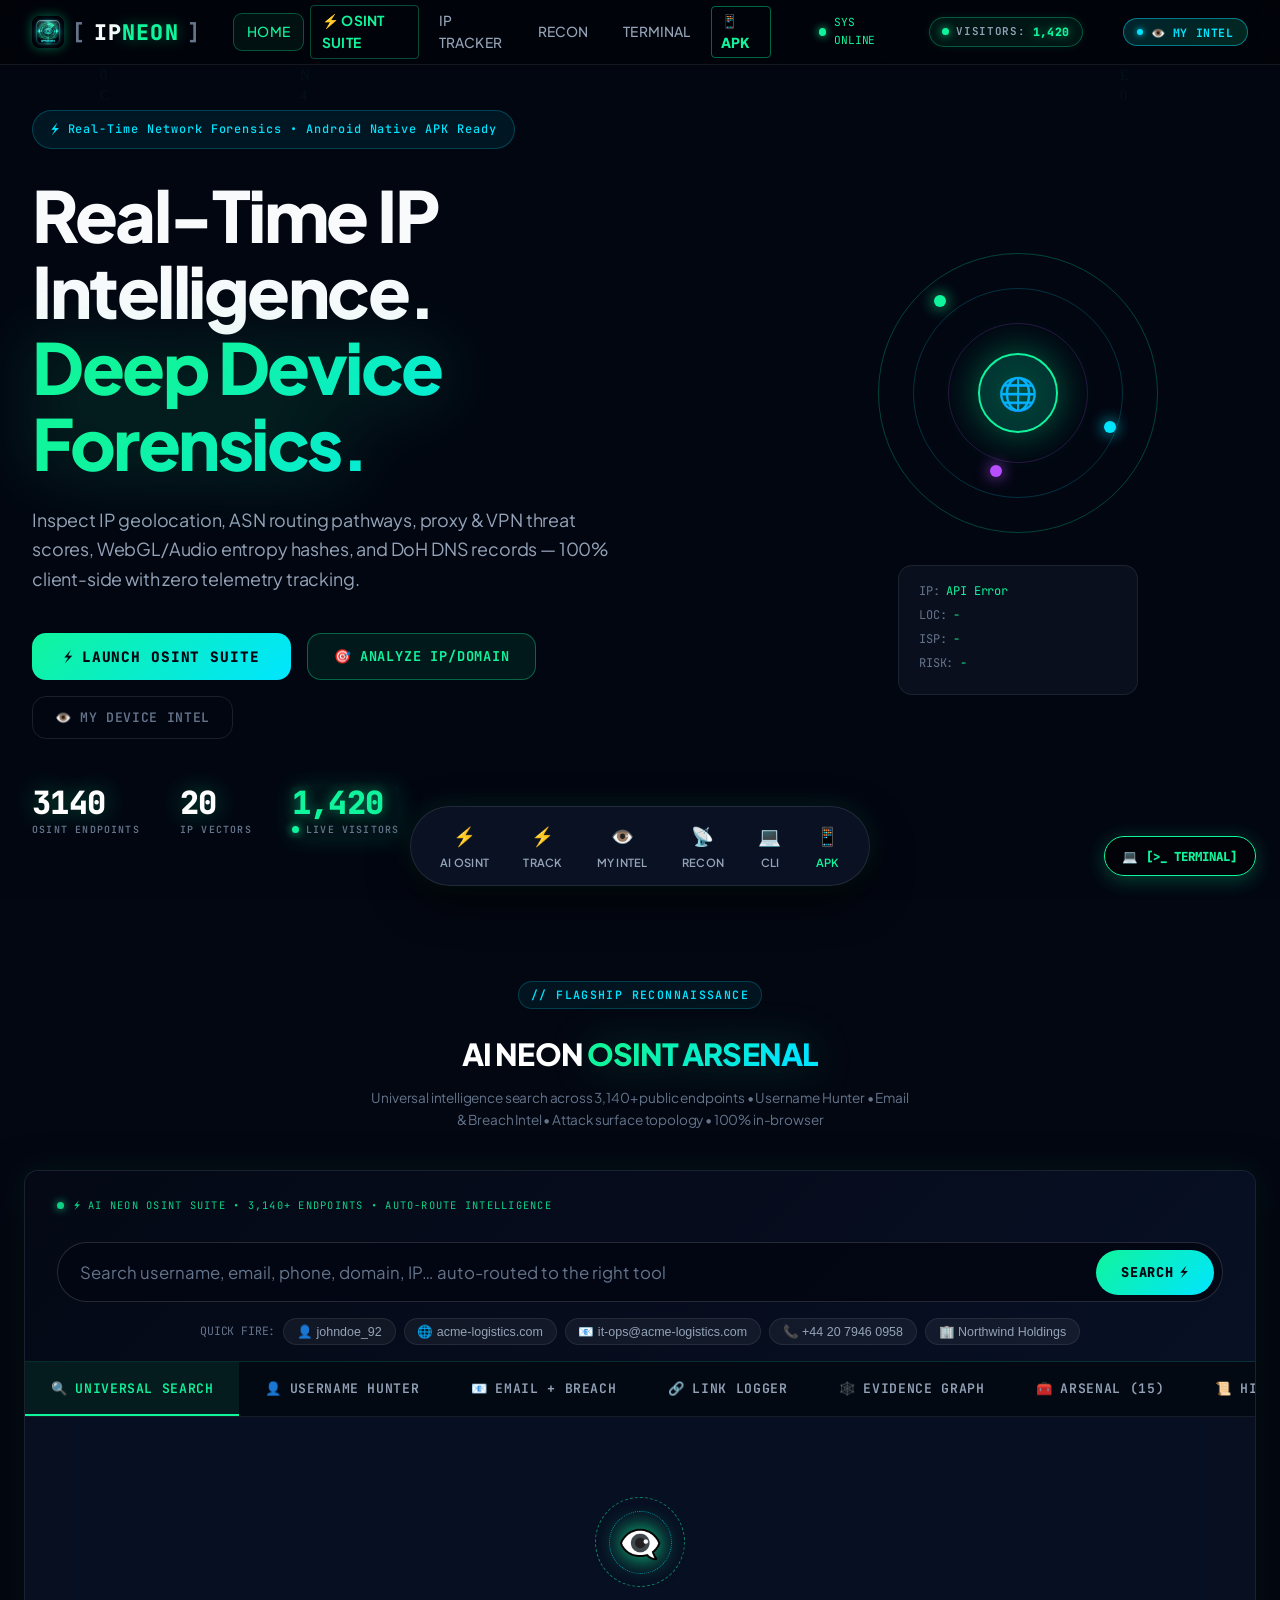
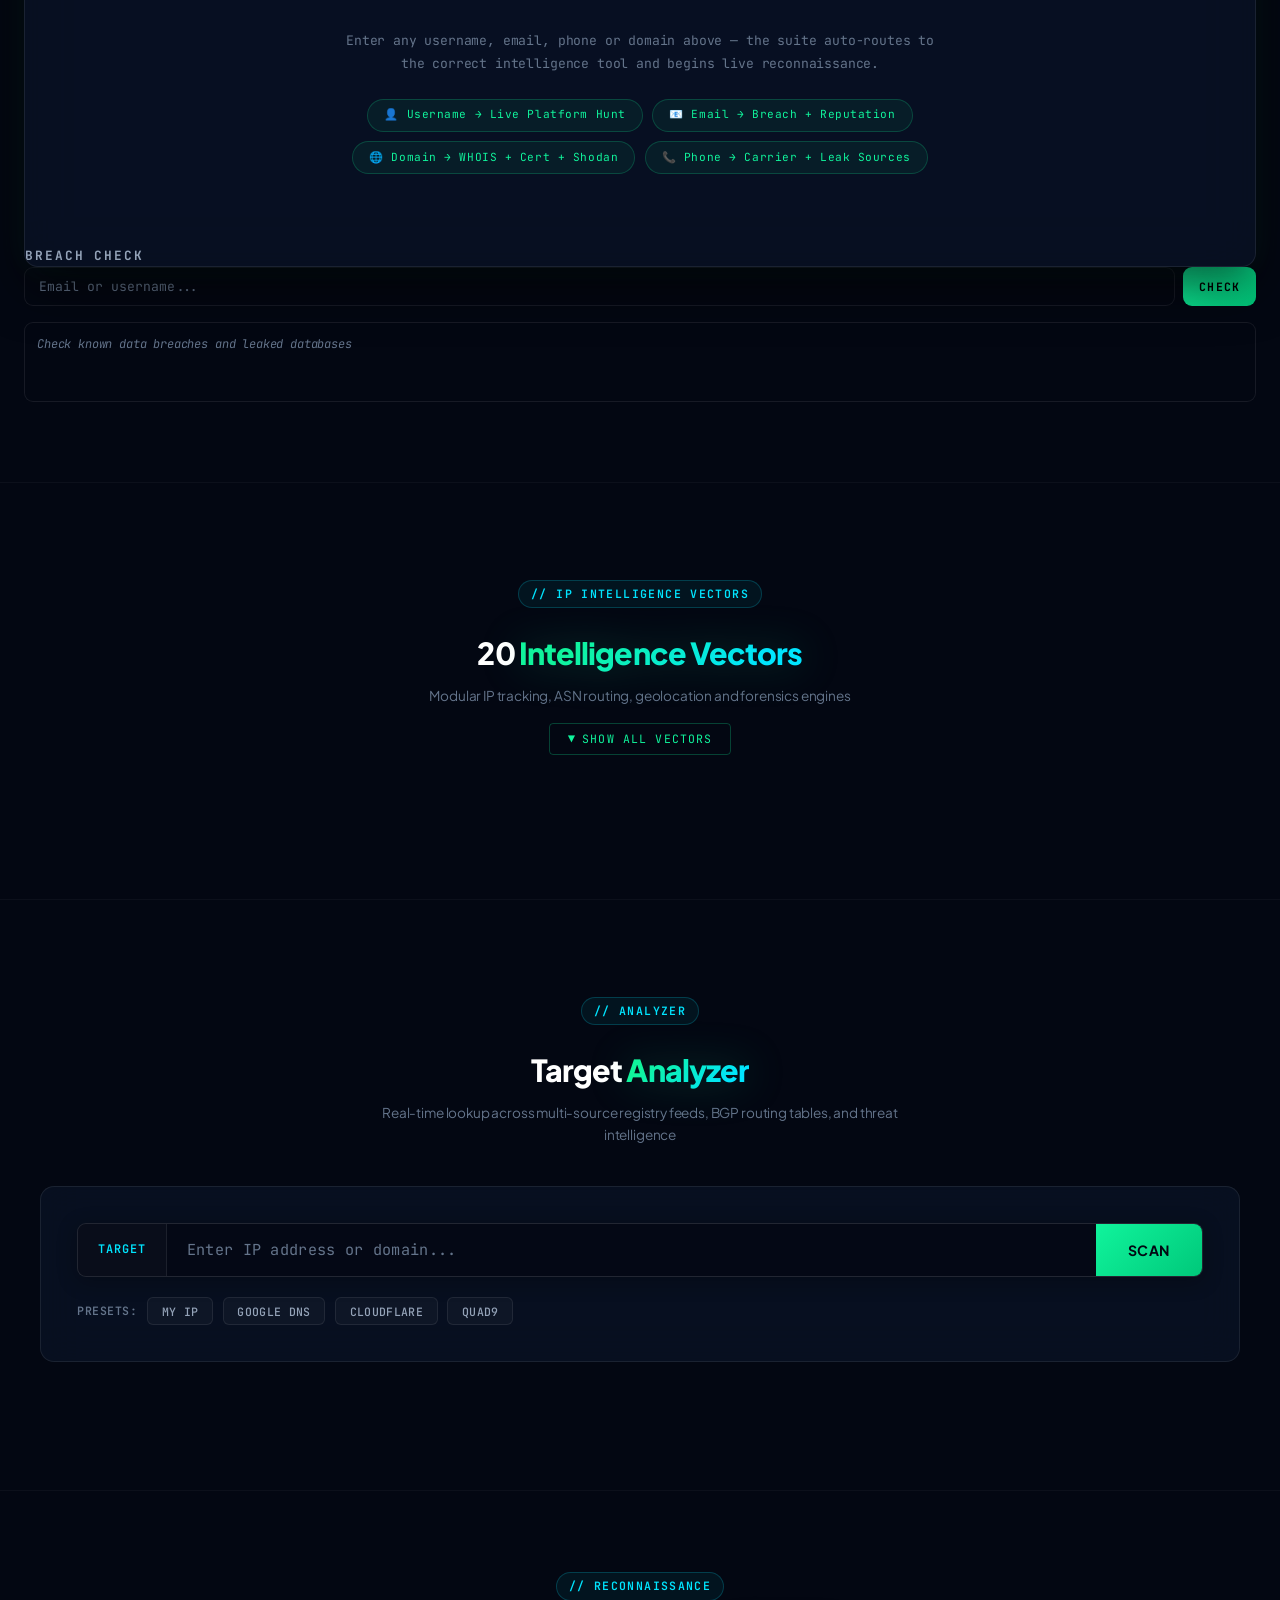
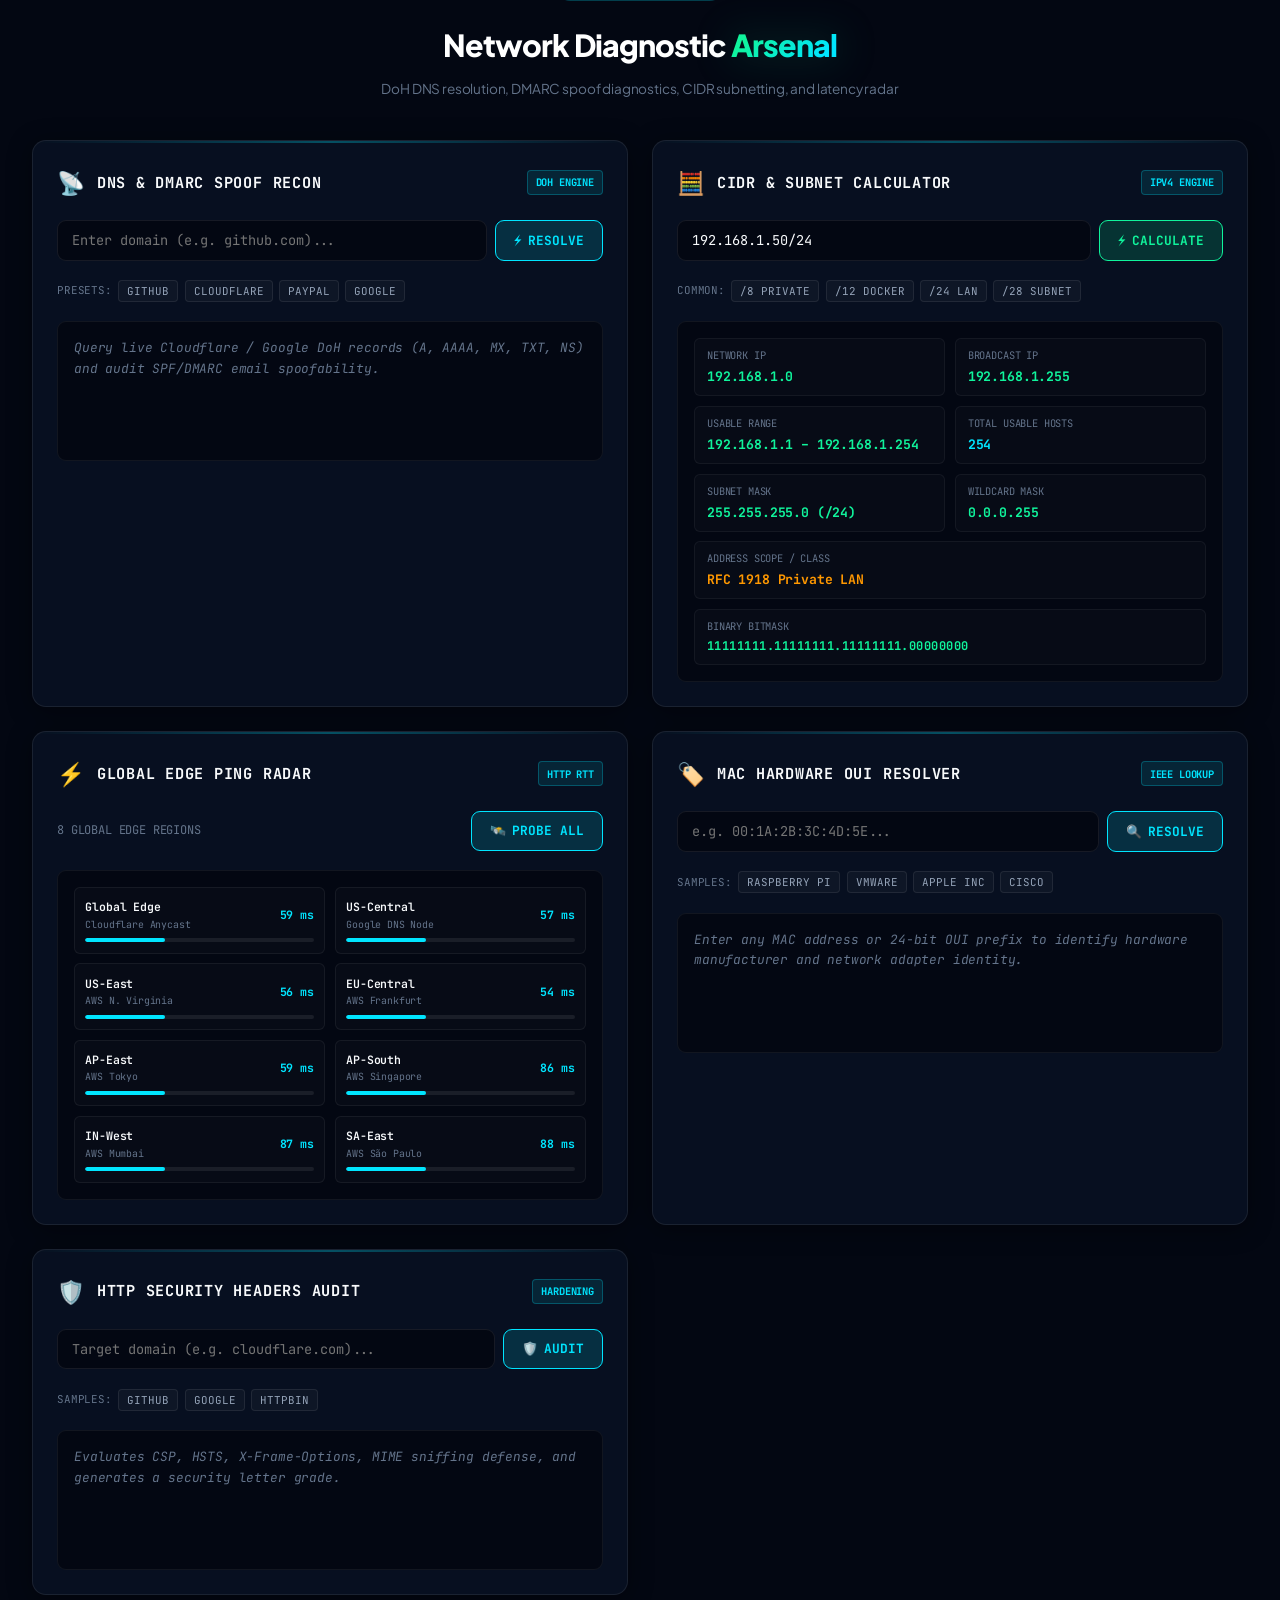
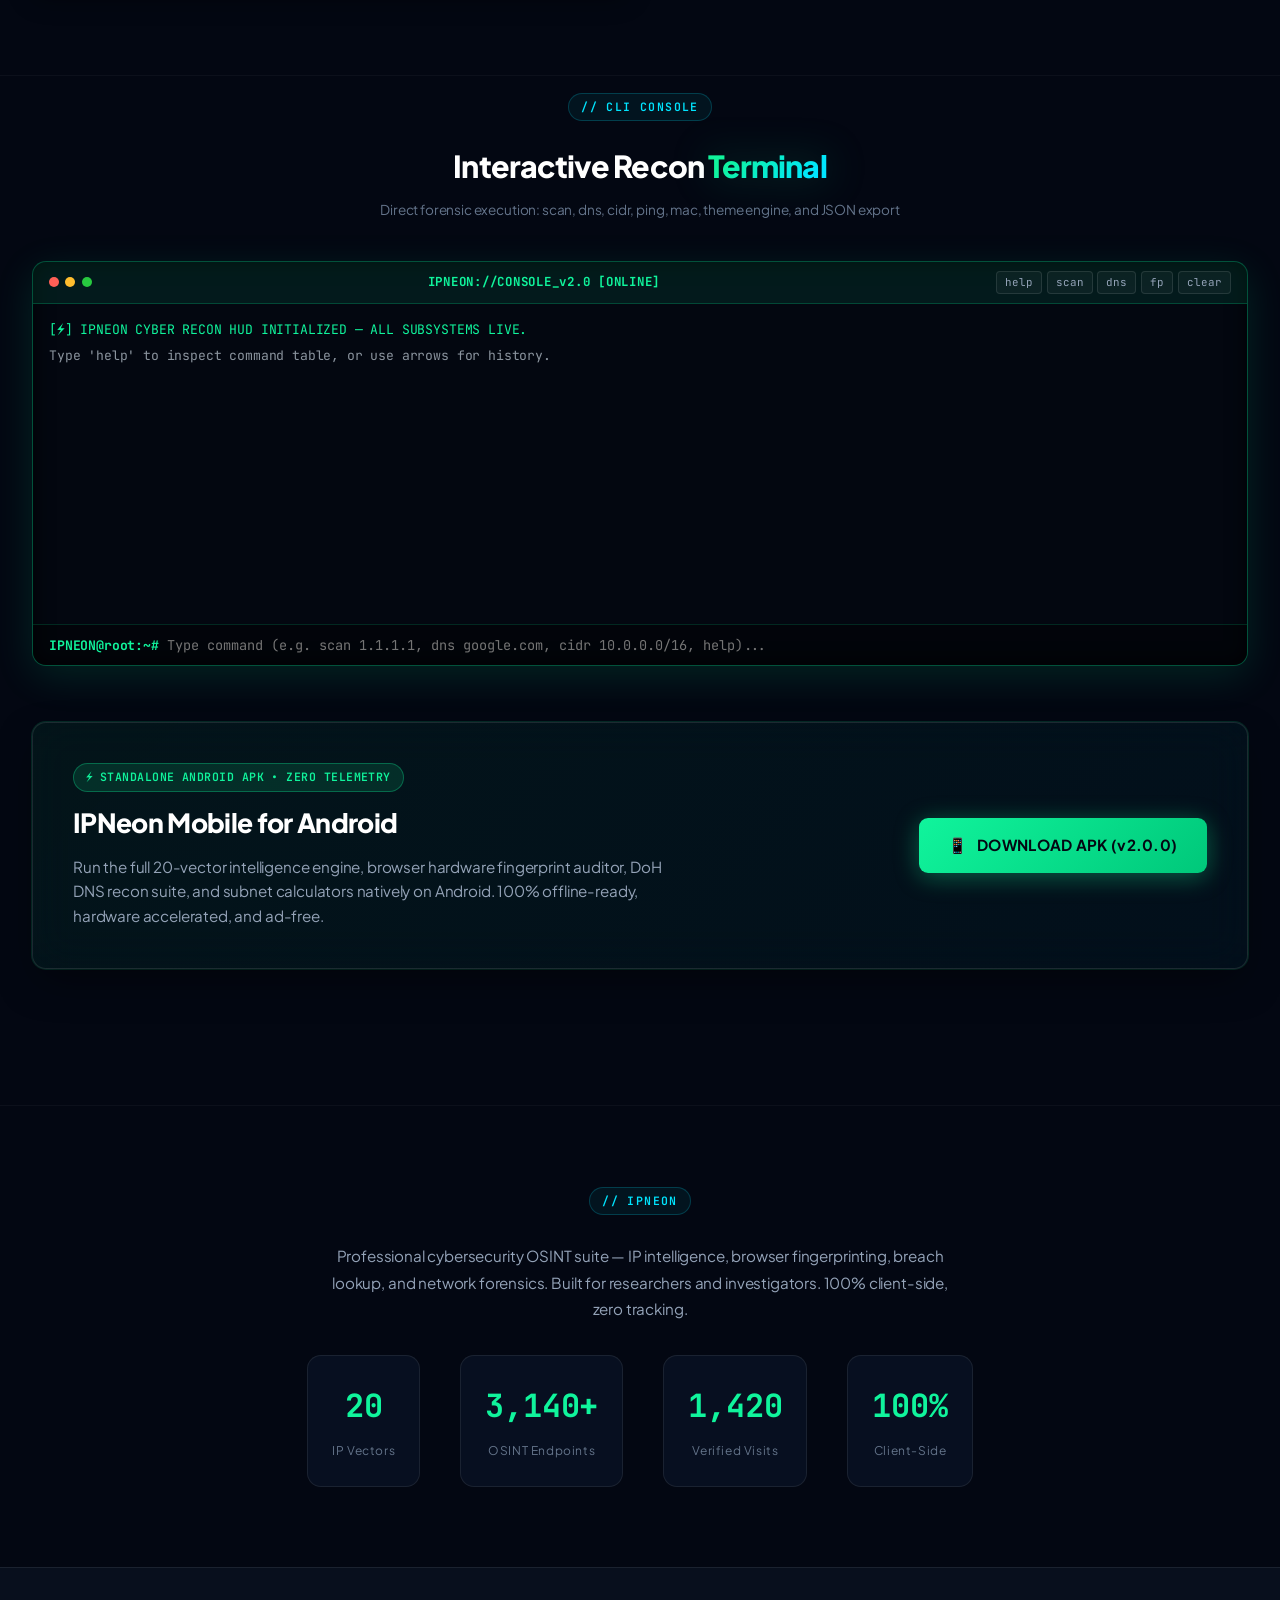
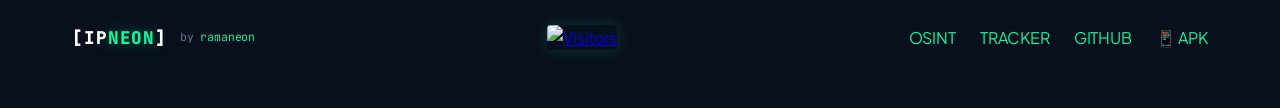
==== commit a0a481d9: "feat: complete GUI declutter & overhaul — breathable hero, collapsed tools accordion, streamlined na" ====
--- a/android/assets/index.html
+++ b/android/assets/index.html
@@ -37,15 +37,16 @@
       </div>
       <nav class="nav" id="main-nav">
         <a href="#home" class="nav-link active" id="nav-home">HOME</a>
-        <a href="#ai-osint" class="nav-link" id="nav-ai-osint" style="color:var(--neon-green); font-weight:700;">⚡ AI NEON OSINT</a>
-        <a href="#tools" class="nav-link" id="nav-tools">TOOLS</a>
-        <a href="#tracker" class="nav-link" id="nav-tracker">TRACKER</a>
-        <a href="javascript:void(0)" class="nav-link" id="nav-fingerprint" onclick="openIdentityDrawer()">👁️ MY INTEL</a>
+        <a href="#ai-osint" class="nav-link nav-link-primary" id="nav-ai-osint">⚡ OSINT SUITE</a>
+        <a href="#tracker" class="nav-link" id="nav-tracker">IP TRACKER</a>
         <a href="#recon" class="nav-link" id="nav-recon">RECON</a>
         <a href="#terminal" class="nav-link" id="nav-terminal">TERMINAL</a>
-        <a href="#ai-osint" class="nav-link" id="nav-osint">🎯 OSINT</a>
-        <a href="#about" class="nav-link" id="nav-about">ABOUT</a>
-        <a href="ipneon.apk" download class="nav-link" id="nav-apk" style="color:var(--neon-green); font-weight:800; border:1px solid rgba(0,255,159,0.3); border-radius:4px; padding:0.2rem 0.6rem;">⚡ APK</a>
+        <!-- Hidden anchors to preserve JS querySelector compatibility -->
+        <span style="display:none;" id="nav-tools"></span>
+        <span style="display:none;" id="nav-fingerprint"></span>
+        <span style="display:none;" id="nav-osint"></span>
+        <span style="display:none;" id="nav-about"></span>
+        <a href="ipneon.apk" download class="nav-link nav-apk-pill" id="nav-apk">📱 APK</a>
       </nav>
       <div class="header-status" id="header-status">
         <span class="status-dot"></span>
@@ -79,40 +80,34 @@
         Inspect IP geolocation, ASN routing pathways, proxy &amp; VPN threat scores, WebGL/Audio entropy hashes, and DoH DNS records — 100% client-side with zero telemetry tracking.
       </p>
       <div class="hero-cta" id="hero-cta">
-        <button class="btn-primary" id="btn-ai-osint-hero" onclick="scrollToSection('ai-osint')" style="background:linear-gradient(135deg, #10f49c, #00e5ff); color:#030712; font-weight:800;">
-          <span class="btn-icon">⚡</span> AI NEON OSINT
+        <button class="btn-hero-primary" id="btn-ai-osint-hero" onclick="scrollToSection('ai-osint')">
+          <span>⚡</span> Launch OSINT Suite
         </button>
-        <button class="btn-primary" id="btn-launch" onclick="scrollToSection('tracker')">
-          <span class="btn-icon">⚡</span> Analyze Target
+        <button class="btn-hero-secondary" id="btn-launch" onclick="scrollToSection('tracker')">
+          <span>🎯</span> Analyze IP/Domain
         </button>
-        <button class="btn-secondary" id="btn-fp-hero" onclick="openIdentityDrawer()" style="border-color: rgba(0,229,255,0.4); color: var(--neon-cyan);">
-          <span class="btn-icon">👁️</span> Device Fingerprint
+        <button class="btn-hero-ghost" id="btn-fp-hero" onclick="openIdentityDrawer()">
+          <span>👁️</span> My Device Intel
         </button>
-        <a href="ipneon.apk" download class="btn-secondary" id="btn-apk-hero" style="border-color: rgba(0,255,159,0.5); color: var(--neon-green); text-decoration: none; display: inline-flex; align-items: center;">
-          <span class="btn-icon">📱</span> Download APK
-        </a>
-        <button class="btn-secondary" id="btn-tools" onclick="scrollToSection('recon')">
-          <span class="btn-icon">📡</span> Recon Arsenal
-        </button>
+        <!-- Retained IDs for JS bindings -->
+        <span style="display:none;" id="btn-apk-hero"></span>
+        <span style="display:none;" id="btn-tools"></span>
       </div>
       <div class="hero-stats" id="hero-stats">
         <div class="stat-item">
+          <span class="stat-num" data-target="3140">0</span>
+          <span class="stat-label">OSINT ENDPOINTS</span>
+        </div>
+        <div class="stat-item">
           <span class="stat-num" data-target="20">0</span>
-          <span class="stat-label">VECTORS</span>
-        </div>
-        <div class="stat-item">
-          <span class="stat-num" data-target="99">0</span>
-          <span class="stat-label">ACCURACY %</span>
-        </div>
-        <div class="stat-item">
-          <span class="stat-num" data-target="195">0</span>
-          <span class="stat-label">COUNTRIES</span>
-        </div>
-        <div class="stat-item stat-item-highlight" title="Verified Lifetime Visitors (Cloud Recorded)">
+          <span class="stat-label">IP VECTORS</span>
+        </div>
+        <div class="stat-item stat-item-highlight" title="Verified Lifetime Visitors">
           <span class="stat-num live-visitor-counter" id="hero-visitor-count">...</span>
           <span class="stat-label"><span class="visitor-pulse-dot"></span> LIVE VISITORS</span>
         </div>
       </div>
+    </div>
     </div>
     <div class="hero-visual" id="hero-visual">
       <div class="globe-wrapper">
@@ -146,12 +141,15 @@
   </section>
 
   <section class="tools-section" id="tools">
-    <div class="section-header">
-      <span class="section-tag">// VECTORS</span>
-      <h2 class="section-title">20 Intelligence <span class="accent">Vectors</span></h2>
-      <p class="section-sub">Modular analysis engines for IP geolocation, ASN infrastructure, and routing forensics</p>
-    </div>
-    <div class="tools-grid" id="tools-grid"></div>
+    <div class="section-header section-header-compact">
+      <span class="section-tag">// IP INTELLIGENCE VECTORS</span>
+      <h2 class="section-title">20 <span class="accent">Intelligence Vectors</span></h2>
+      <p class="section-sub">Modular IP tracking, ASN routing, geolocation and forensics engines</p>
+      <button class="toggle-expand-btn" id="tools-expand-btn" onclick="toggleToolsGrid()">
+        <span id="tools-expand-icon">▼</span> SHOW ALL VECTORS
+      </button>
+    </div>
+    <div class="tools-grid tools-grid-collapsed" id="tools-grid"></div>
   </section>
 
   <section class="tracker-section" id="tracker">
@@ -475,7 +473,7 @@
     </div>
   </section>
 
-  <section class="log-section" id="log-section">
+  <section class="log-section" id="log-section" style="display:none;">
     <div class="log-header" id="log-header">
       <span class="log-title">// ACTIVITY LOG</span>
       <div class="log-controls">
@@ -492,61 +490,36 @@
   </section>
 
   <section class="about-section" id="about">
-    <div class="about-inner">
-      <div class="about-text">
-        <span class="section-tag">// ABOUT</span>
-        <h2 class="section-title">WHAT IS <span class="accent">IPNEON</span></h2>
-        <p class="about-desc">
-          IPNeon is a professional cybersecurity intelligence suite built for security researchers,
-          penetration testers, and OSINT investigators. Combining 20 proven IP tracking vectors
-          with real-time geolocation, threat analysis, browser fingerprinting, and breach intelligence.
-        </p>
-        <div class="about-features">
-          <div class="af-item"><span class="af-icon">📍</span> Real-time IP geolocation</div>
-          <div class="af-item"><span class="af-icon">🛡️</span> Threat score and VPN/Proxy/TOR detection</div>
-          <div class="af-item"><span class="af-icon">👁️</span> Deep client-side browser fingerprinting</div>
-          <div class="af-item"><span class="af-icon">🔍</span> OSINT username and email lookup</div>
-          <div class="af-item"><span class="af-icon">💥</span> Data breach intelligence</div>
-          <div class="af-item"><span class="af-icon">🔗</span> Custom link logger generator</div>
-          <div class="af-item"><span class="af-icon">🗺️</span> Interactive map visualization</div>
-        </div>
-        <div class="about-disclaimer">
-          <span>⚠️</span> For educational and authorized security testing purposes only.
-        </div>
-      </div>
-      <div class="about-stats-panel">
-        <div class="astat"><span class="astat-num">20</span><span class="astat-label">Tracking Vectors</span></div>
-        <div class="astat"><span class="astat-num">10+</span><span class="astat-label">FP Signals</span></div>
-        <div class="astat astat-visitors" title="Lifetime Verified Visitors"><span class="astat-num" id="about-visitor-count">...</span><span class="astat-label">Verified Visits</span></div>
+    <div class="about-inner-slim">
+      <div class="about-slim-text">
+        <span class="section-tag">// IPNEON</span>
+        <p class="about-slim-desc">Professional cybersecurity OSINT suite — IP intelligence, browser fingerprinting, breach lookup, and network forensics. Built for researchers and investigators. 100% client-side, zero tracking.</p>
+      </div>
+      <div class="about-slim-stats">
+        <div class="astat"><span class="astat-num">20</span><span class="astat-label">IP Vectors</span></div>
+        <div class="astat"><span class="astat-num">3,140+</span><span class="astat-label">OSINT Endpoints</span></div>
+        <div class="astat astat-visitors"><span class="astat-num" id="about-visitor-count">...</span><span class="astat-label">Verified Visits</span></div>
         <div class="astat"><span class="astat-num">100%</span><span class="astat-label">Client-Side</span></div>
       </div>
     </div>
   </section>
 
   <footer class="footer" id="footer">
-    <div class="footer-inner">
-      <div class="footer-logo">
-        <span class="logo-bracket">[</span>
-        <span class="logo-text">IP<span class="logo-accent">NEON</span></span>
-        <span class="logo-bracket">]</span>
-      </div>
-      <p class="footer-sub">Built by <a href="https://github.com/ramaneon" target="_blank" class="footer-link">ramaneon</a> &bull; For educational and authorized use only</p>
-      <div class="footer-visitor-box">
-        <a href="https://ramaneon.github.io/ipneon/" target="_blank" title="Official Verified Lifetime Visitors">
-          <img src="https://api.visitorbadge.io/api/visitors?path=ramaneon.ipneon&label=LIFETIME%20VISITORS&countColor=%2310f49c&labelColor=%23080f1d&style=flat-square" alt="Verified Lifetime Visitors" class="visitor-badge-img" />
+    <div class="footer-slim">
+      <div class="footer-slim-left">
+        <span class="footer-logo-text">[IP<span class="logo-accent">NEON</span>]</span>
+        <span class="footer-slim-by">by <a href="https://github.com/ramaneon" target="_blank" class="footer-link">ramaneon</a></span>
+      </div>
+      <div class="footer-slim-center">
+        <a href="https://api.visitorbadge.io/api/visitors?path=ramaneon.ipneon&label=LIFETIME%20VISITORS&countColor=%2310f49c&labelColor=%23080f1d&style=flat-square" target="_blank">
+          <img src="https://api.visitorbadge.io/api/visitors?path=ramaneon.ipneon&label=LIFETIME%20VISITORS&countColor=%2310f49c&labelColor=%23080f1d&style=flat-square" alt="Visitors" class="visitor-badge-img" />
         </a>
-        <span class="footer-visitor-note">? Real-time authentic counter saved with permanent repository memory</span>
-      </div>
-      <div class="footer-links">
-        <a href="https://ramaneon.github.io/ipneon/" target="_blank" class="footer-link" id="footer-live">🌐 LIVE</a>
-        <a href="https://github.com/ramaneon/ipneon" target="_blank" class="footer-link" id="footer-github">GitHub</a>
-        <a href="#ai-osint" class="footer-link" style="color:var(--neon-green);">⚡ AI OSINT</a>
-        <a href="#tools" class="footer-link">Tools</a>
-        <a href="#tracker" class="footer-link">Tracker</a>
-        <a href="#fingerprint" class="footer-link">Fingerprint</a>
-        <a href="#recon" class="footer-link">Recon</a>
-        <a href="#terminal" class="footer-link">Terminal</a>
-        <a href="ipneon.apk" download class="footer-link" style="color:var(--neon-green);">⚡ APK (Android)</a>
+      </div>
+      <div class="footer-slim-right">
+        <a href="#ai-osint" class="footer-link">OSINT</a>
+        <a href="#tracker" class="footer-link">TRACKER</a>
+        <a href="https://github.com/ramaneon/ipneon" target="_blank" class="footer-link">GITHUB</a>
+        <a href="ipneon.apk" download class="footer-link" style="color:var(--neon-green);">📱 APK</a>
       </div>
     </div>
   </footer>
--- a/android/assets/css/style.css
+++ b/android/assets/css/style.css
@@ -3627,3 +3627,381 @@
   box-shadow: 0 0 6px var(--neon-cyan);
   animation: pulse-dot 1.5s infinite;
 }
+
+
+
+/* =====================================================
+   AI NEON OSINT SUITE — Unified Search Bar + Idle State
+   ===================================================== */
+
+/* Unified search wrap — sticky above all tabs */
+.ai-osint-unified-search-wrap {
+  background: linear-gradient(135deg, rgba(4,9,20,0.98) 0%, rgba(8,16,36,0.98) 100%);
+  border-bottom: 1px solid rgba(16,244,156,0.15);
+  padding: 1.6rem 2rem 1rem 2rem;
+}
+
+.ai-osint-suite-badge {
+  display: flex;
+  align-items: center;
+  gap: 0.6rem;
+  font-family: var(--font-mono);
+  font-size: 0.65rem;
+  letter-spacing: 0.12em;
+  color: var(--neon-green);
+  margin-bottom: 1rem;
+  opacity: 0.85;
+}
+
+.suite-pulse {
+  display: inline-block;
+  width: 7px;
+  height: 7px;
+  border-radius: 50%;
+  background: var(--neon-green);
+  box-shadow: 0 0 8px var(--neon-green);
+  animation: pulse-dot 1.4s ease-in-out infinite;
+}
+@keyframes pulse-dot {
+  0%, 100% { opacity: 1; transform: scale(1); }
+  50%       { opacity: 0.4; transform: scale(0.7); }
+}
+
+/* Unified quick-fire presets row */
+.ai-osint-unified-search-wrap .ai-osint-presets-row {
+  margin-top: 0.8rem;
+  padding-top: 0;
+}
+
+/* Idle state — shown before first search */
+.ai-osint-idle-state {
+  display: flex;
+  flex-direction: column;
+  align-items: center;
+  justify-content: center;
+  text-align: center;
+  padding: 3rem 1.5rem 2rem;
+  gap: 1.5rem;
+}
+
+.ai-osint-idle-text {
+  color: var(--text-dim);
+  font-family: var(--font-mono);
+  font-size: 0.82rem;
+  max-width: 600px;
+  line-height: 1.7;
+}
+
+/* Route pills — shows user where each input type routes */
+.ai-osint-route-pills {
+  display: flex;
+  flex-wrap: wrap;
+  gap: 0.6rem;
+  justify-content: center;
+  max-width: 700px;
+}
+
+.route-pill {
+  background: rgba(16,244,156,0.06);
+  border: 1px solid rgba(16,244,156,0.2);
+  border-radius: 999px;
+  padding: 0.4rem 1rem;
+  font-family: var(--font-mono);
+  font-size: 0.7rem;
+  color: var(--neon-green);
+  letter-spacing: 0.05em;
+  white-space: nowrap;
+  transition: background 0.2s;
+}
+.route-pill:hover {
+  background: rgba(16,244,156,0.12);
+}
+
+/* Username hunter tab — clean full-width card */
+#ai-osint-view-username .osint-card {
+  border: 1px solid rgba(16,244,156,0.2);
+}
+
+/* Email + breach tab side-by-side grid */
+#ai-osint-view-email .osint-grid {
+  display: grid;
+  grid-template-columns: 1fr 1fr;
+  gap: 1.2rem;
+}
+@media (max-width: 700px) {
+  #ai-osint-view-email .osint-grid { grid-template-columns: 1fr; }
+}
+
+/* Link logger tab */
+#ai-osint-view-linklog .osint-card {
+  border-color: rgba(0,229,255,0.25);
+}
+
+/* Tab view padding fix — remove old top padding since unified bar handles it */
+.ai-osint-tab-view {
+  padding: 2rem 2rem 2.5rem;
+}
+.ai-osint-tab-view.active {
+  display: block;
+  animation: fadeIn 0.25s ease;
+}
+
+/* Responsive: stack unified bar on mobile */
+@media (max-width: 640px) {
+  .ai-osint-unified-search-wrap {
+    padding: 1.2rem 1rem 0.8rem;
+  }
+  .ai-osint-suite-badge {
+    font-size: 0.58rem;
+    flex-wrap: wrap;
+  }
+  .ai-osint-nav-tabs {
+    overflow-x: auto;
+    -webkit-overflow-scrolling: touch;
+  }
+  .ai-osint-tab-btn {
+    min-width: 120px;
+  }
+}
+
+
+
+/* =====================================================
+   IPNEON GUI OVERHAUL — Declutter & Breathe
+   ===================================================== */
+
+/* NAV OVERHAUL */
+.nav-link-primary {
+  color: var(--neon-green) !important;
+  font-weight: 700 !important;
+  border: 1px solid rgba(16,244,156,0.3);
+  border-radius: 4px;
+  padding: 0.25rem 0.7rem !important;
+}
+.nav-apk-pill {
+  color: var(--neon-green) !important;
+  font-weight: 800 !important;
+  border: 1px solid rgba(0,255,159,0.4);
+  border-radius: 4px;
+  padding: 0.2rem 0.6rem !important;
+}
+
+/* HERO CTA BUTTONS — 3 clean types */
+.btn-hero-primary {
+  display: inline-flex;
+  align-items: center;
+  gap: 0.5rem;
+  background: linear-gradient(135deg, #10f49c, #00e5ff);
+  color: #030712;
+  font-weight: 800;
+  font-family: var(--font-mono);
+  font-size: 0.9rem;
+  letter-spacing: 0.06em;
+  padding: 0.85rem 2rem;
+  border: none;
+  border-radius: var(--radius);
+  cursor: pointer;
+  transition: transform 0.2s, box-shadow 0.2s;
+  text-transform: uppercase;
+}
+.btn-hero-primary:hover {
+  transform: translateY(-2px);
+  box-shadow: 0 8px 25px rgba(16,244,156,0.4);
+}
+.btn-hero-secondary {
+  display: inline-flex;
+  align-items: center;
+  gap: 0.5rem;
+  background: rgba(16,244,156,0.08);
+  color: var(--neon-green);
+  font-weight: 700;
+  font-family: var(--font-mono);
+  font-size: 0.85rem;
+  letter-spacing: 0.06em;
+  padding: 0.8rem 1.6rem;
+  border: 1px solid rgba(16,244,156,0.35);
+  border-radius: var(--radius);
+  cursor: pointer;
+  transition: all 0.2s;
+  text-transform: uppercase;
+}
+.btn-hero-secondary:hover {
+  background: rgba(16,244,156,0.15);
+  transform: translateY(-2px);
+}
+.btn-hero-ghost {
+  display: inline-flex;
+  align-items: center;
+  gap: 0.5rem;
+  background: transparent;
+  color: var(--text-dim);
+  font-weight: 600;
+  font-family: var(--font-mono);
+  font-size: 0.82rem;
+  letter-spacing: 0.05em;
+  padding: 0.75rem 1.4rem;
+  border: 1px solid rgba(255,255,255,0.1);
+  border-radius: var(--radius);
+  cursor: pointer;
+  transition: all 0.2s;
+  text-transform: uppercase;
+}
+.btn-hero-ghost:hover {
+  border-color: rgba(0,229,255,0.4);
+  color: var(--neon-cyan);
+}
+
+/* HERO STATS — 3 items, more breathing room */
+.hero-stats {
+  display: flex;
+  gap: 2.5rem;
+  margin-top: 2.5rem;
+  flex-wrap: wrap;
+}
+.stat-item {
+  display: flex;
+  flex-direction: column;
+  gap: 0.2rem;
+}
+.stat-num {
+  font-size: 2rem;
+  font-weight: 800;
+  color: #fff;
+  font-family: var(--font-mono);
+  line-height: 1;
+}
+.stat-label {
+  font-size: 0.62rem;
+  letter-spacing: 0.12em;
+  color: var(--text-dim);
+  font-family: var(--font-mono);
+}
+
+/* TOOLS GRID — collapsed by default, expand on toggle */
+.tools-grid-collapsed {
+  max-height: 0;
+  overflow: hidden;
+  transition: max-height 0.5s ease;
+}
+.tools-grid-collapsed.expanded {
+  max-height: 9999px;
+}
+.toggle-expand-btn {
+  display: inline-flex;
+  align-items: center;
+  gap: 0.4rem;
+  margin-top: 1rem;
+  background: none;
+  border: 1px solid rgba(16,244,156,0.25);
+  color: var(--neon-green);
+  font-family: var(--font-mono);
+  font-size: 0.72rem;
+  letter-spacing: 0.1em;
+  padding: 0.45rem 1.1rem;
+  border-radius: 4px;
+  cursor: pointer;
+  transition: all 0.2s;
+}
+.toggle-expand-btn:hover {
+  background: rgba(16,244,156,0.08);
+}
+.section-header-compact {
+  text-align: center;
+  padding-bottom: 0.5rem;
+}
+
+/* ABOUT SLIM */
+.about-inner-slim {
+  max-width: 1000px;
+  margin: 0 auto;
+  display: flex;
+  flex-direction: column;
+  align-items: center;
+  gap: 2rem;
+  text-align: center;
+  padding: 3rem 1.5rem;
+}
+.about-slim-text { max-width: 640px; }
+.about-slim-desc {
+  color: var(--text-muted);
+  font-size: 0.95rem;
+  line-height: 1.75;
+  margin-top: 0.75rem;
+}
+.about-slim-stats {
+  display: flex;
+  gap: 2.5rem;
+  flex-wrap: wrap;
+  justify-content: center;
+}
+.about-section { padding: 2rem 2rem; }
+
+/* FOOTER SLIM */
+.footer-slim {
+  max-width: 1200px;
+  margin: 0 auto;
+  display: flex;
+  align-items: center;
+  justify-content: space-between;
+  flex-wrap: wrap;
+  gap: 1rem;
+  padding: 1.5rem 2rem;
+}
+.footer-slim-left {
+  display: flex;
+  align-items: center;
+  gap: 0.8rem;
+}
+.footer-logo-text {
+  font-family: var(--font-mono);
+  font-weight: 800;
+  font-size: 1.1rem;
+  color: #fff;
+  letter-spacing: 0.05em;
+}
+.footer-slim-by {
+  font-family: var(--font-mono);
+  font-size: 0.72rem;
+  color: var(--text-dim);
+}
+.footer-slim-right {
+  display: flex;
+  gap: 1.5rem;
+  align-items: center;
+}
+.footer-slim-center { display: flex; align-items: center; }
+.footer .footer-inner { display: none !important; }
+
+/* SECTION SPACING — add breathing room between sections */
+.tools-section,
+.tracker-section,
+.recon-section,
+.about-section {
+  border-top: 1px solid rgba(255,255,255,0.04);
+}
+
+/* SECTION HEADER — reduce visual weight */
+.section-header {
+  margin-bottom: 2.5rem;
+}
+.section-title {
+  font-size: 1.9rem;
+  margin-top: 0.3rem;
+  margin-bottom: 0.5rem;
+}
+.section-sub {
+  color: var(--text-dim);
+  font-size: 0.85rem;
+  max-width: 540px;
+  margin: 0 auto;
+}
+
+/* Remove log section from flow */
+.log-section { display: none !important; }
+
+@media (max-width: 640px) {
+  .hero-stats { gap: 1.5rem; }
+  .footer-slim { flex-direction: column; text-align: center; }
+  .footer-slim-right { justify-content: center; }
+  .about-slim-stats { gap: 1.5rem; }
+}
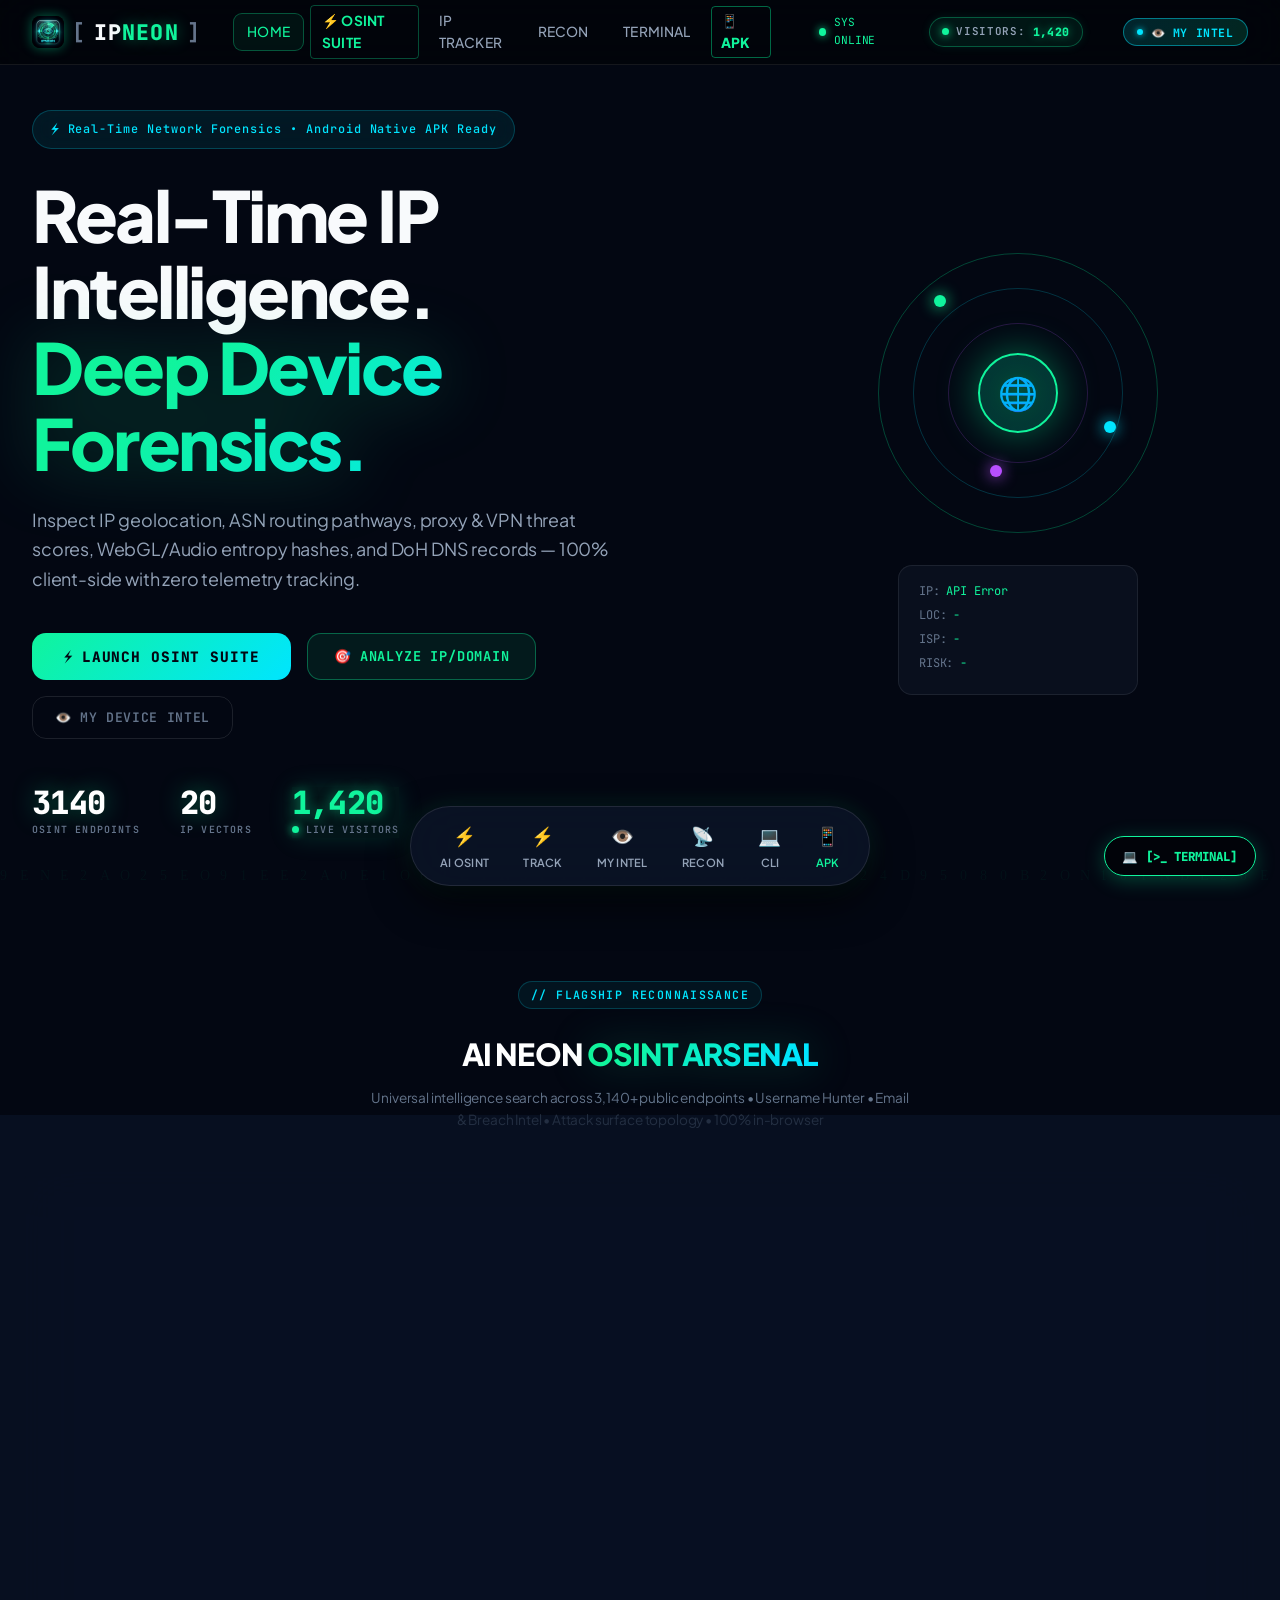
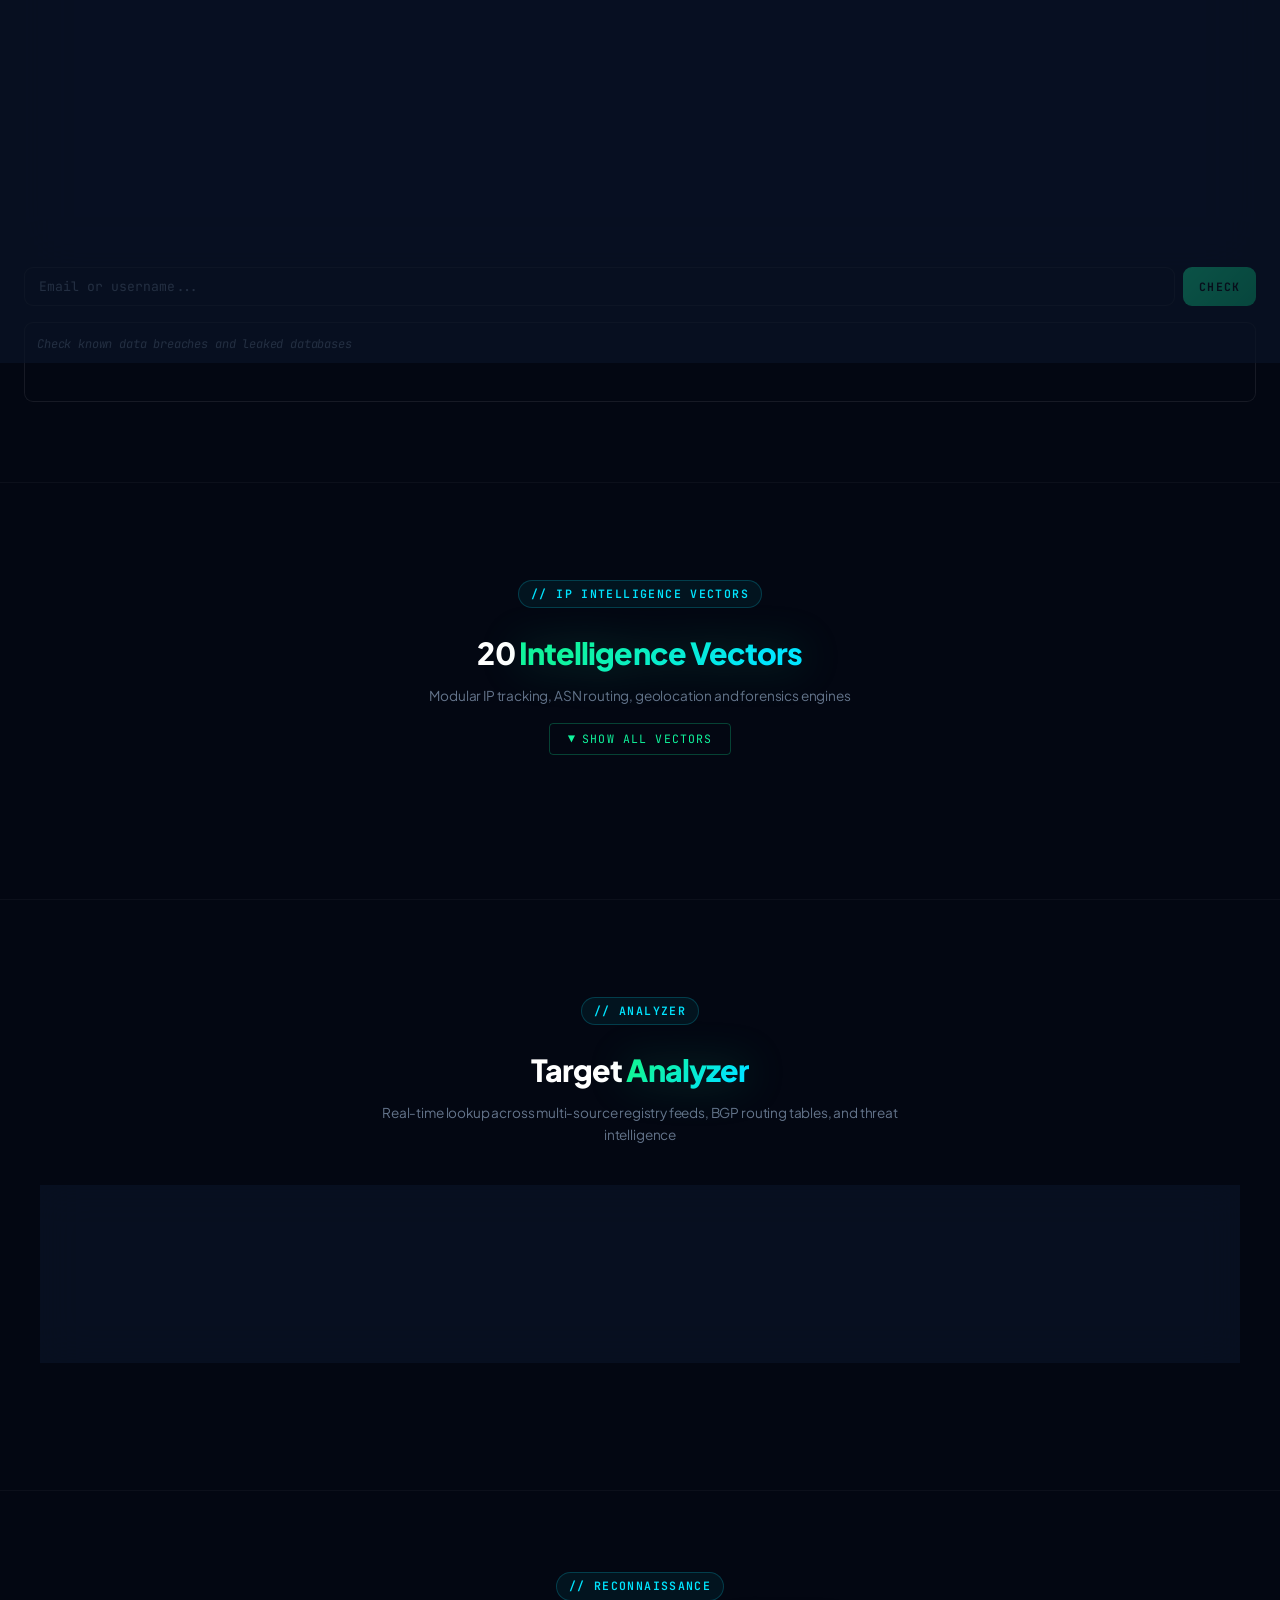
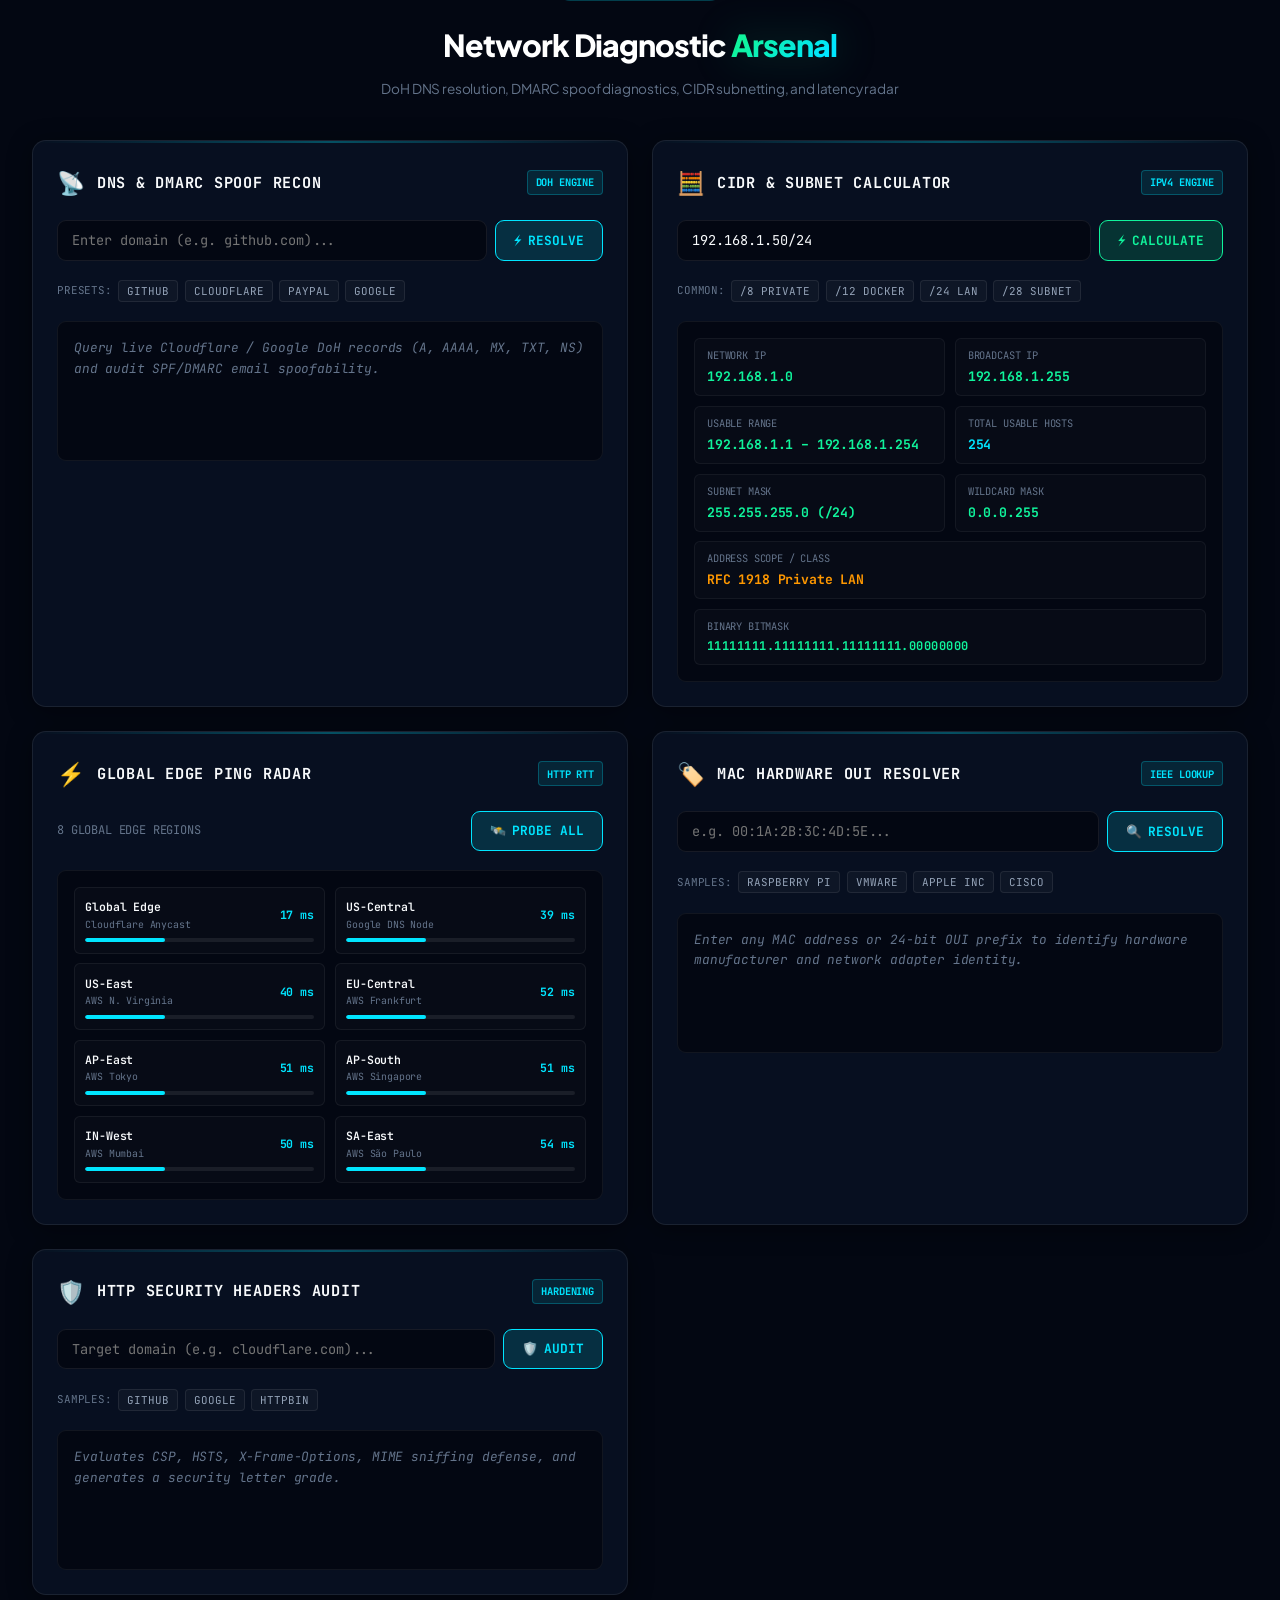
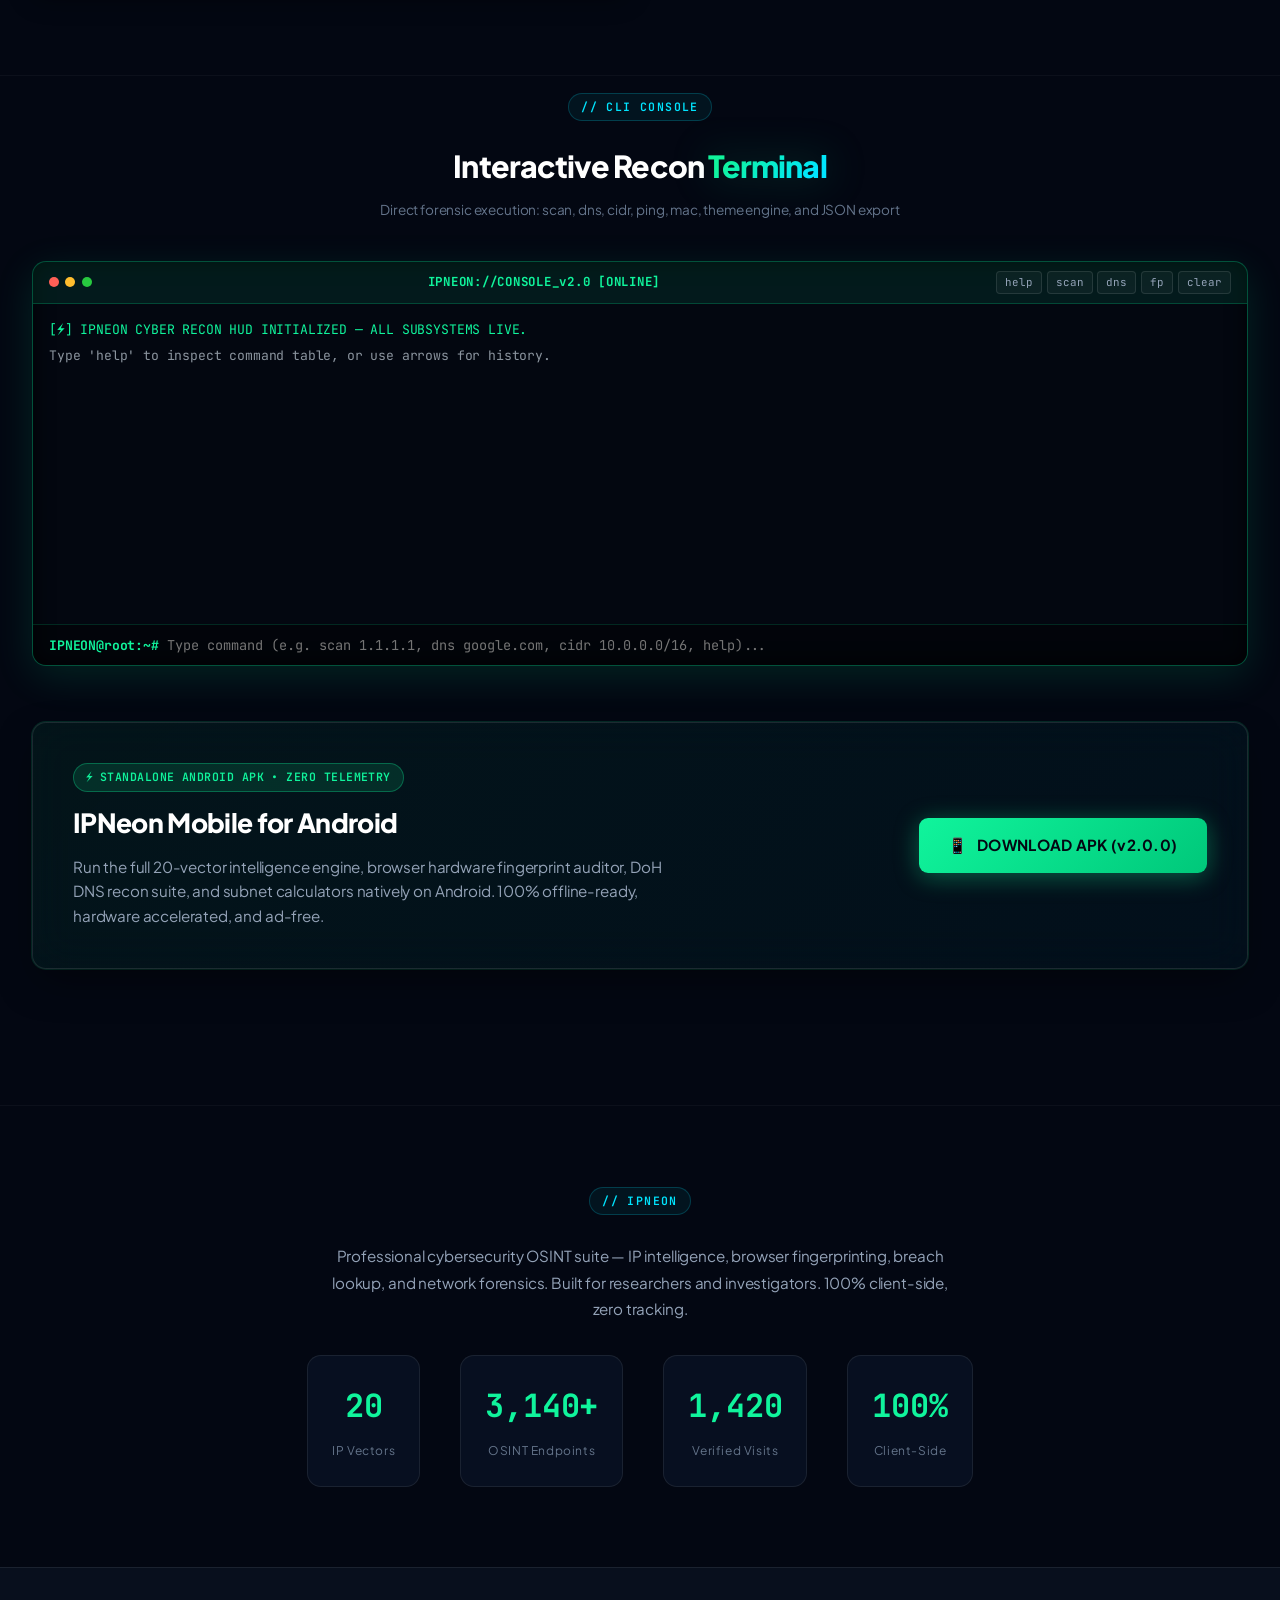
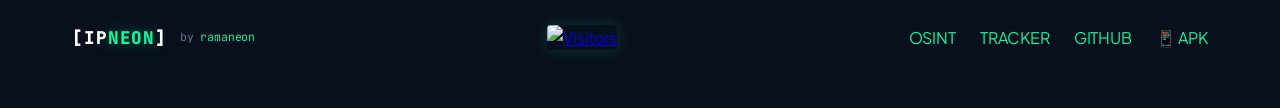
==== commit 6bd9b4a0: "feat: integrate Fingerprint.to Pro Smart Signals & Persistent Cross-Session Visitor ID engine into I" ====
--- a/android/assets/index.html
+++ b/android/assets/index.html
@@ -625,6 +625,37 @@
     <!-- Fingerprint Analysis Grid -->
     <div class="fp-grid">
 
+      <!-- SMART SIGNALS RADAR (Fingerprint.to Enterprise Engine) -->
+      <div class="fp-card fp-card-full" style="border-color: rgba(16, 244, 156, 0.4); background: linear-gradient(135deg, rgba(8, 16, 36, 0.95), rgba(4, 9, 20, 0.95));">
+        <div class="fp-card-header">
+          <div class="fp-card-title-group">
+            <span class="fp-card-icon">⚡</span>
+            <span class="fp-card-title">SMART SIGNALS &amp; THREAT TELEMETRY</span>
+          </div>
+          <span class="fp-card-tag" style="background: rgba(16,244,156,0.15); color: var(--neon-green);">FINGERPRINT.TO PARITY</span>
+        </div>
+        <div class="fp-card-body">
+          <div style="display: grid; grid-template-columns: repeat(auto-fit, minmax(220px, 1fr)); gap: 1rem; margin-bottom: 0.8rem;">
+            <div class="fp-prop-row" style="flex-direction: column; align-items: flex-start; gap: 0.3rem;">
+              <span class="fp-prop-label">VISITOR VELOCITY &amp; HISTORY</span>
+              <span class="fp-prop-val highlight" id="fp-visit-velocity">Visit #1 (New Session)</span>
+            </div>
+            <div class="fp-prop-row" style="flex-direction: column; align-items: flex-start; gap: 0.3rem;">
+              <span class="fp-prop-label">SUSPECT RISK SCORE</span>
+              <span class="fp-prop-val" id="fp-suspect-score" style="color: var(--neon-green); font-weight: 700;">5.0% (Low Risk / Authentic)</span>
+            </div>
+            <div class="fp-prop-row" style="flex-direction: column; align-items: flex-start; gap: 0.3rem;">
+              <span class="fp-prop-label">BROWSER INTEGRITY / TAMPERING</span>
+              <span class="fp-prop-val" id="fp-tamper-status" style="color: var(--neon-green);">Clean (Native Prototypes Intact)</span>
+            </div>
+            <div class="fp-prop-row" style="flex-direction: column; align-items: flex-start; gap: 0.3rem;">
+              <span class="fp-prop-label">EXECUTION ENVIRONMENT</span>
+              <span class="fp-prop-val cyan" id="fp-vm-status">Bare Metal Hardware</span>
+            </div>
+          </div>
+        </div>
+      </div>
+
       <!-- Card 1: Canvas & Visual Signature -->
       <div class="fp-card">
         <div class="fp-card-header">
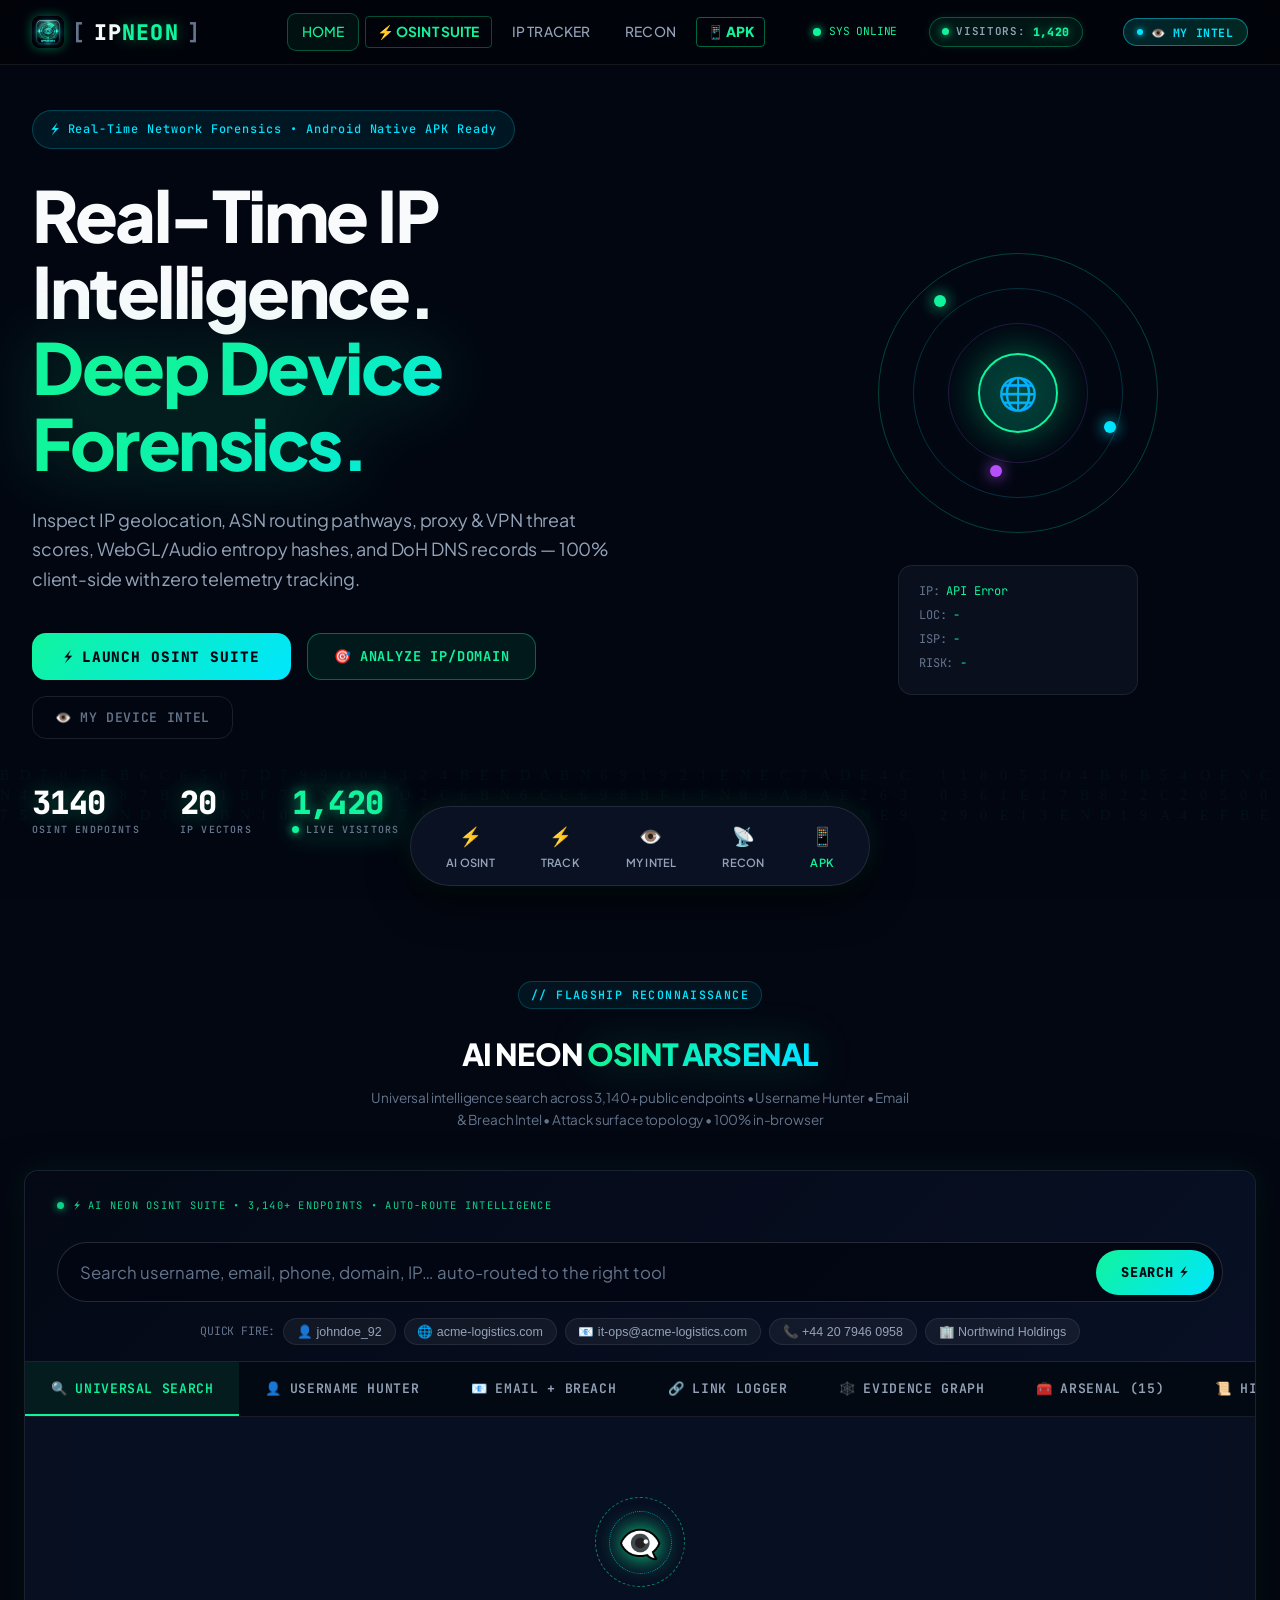
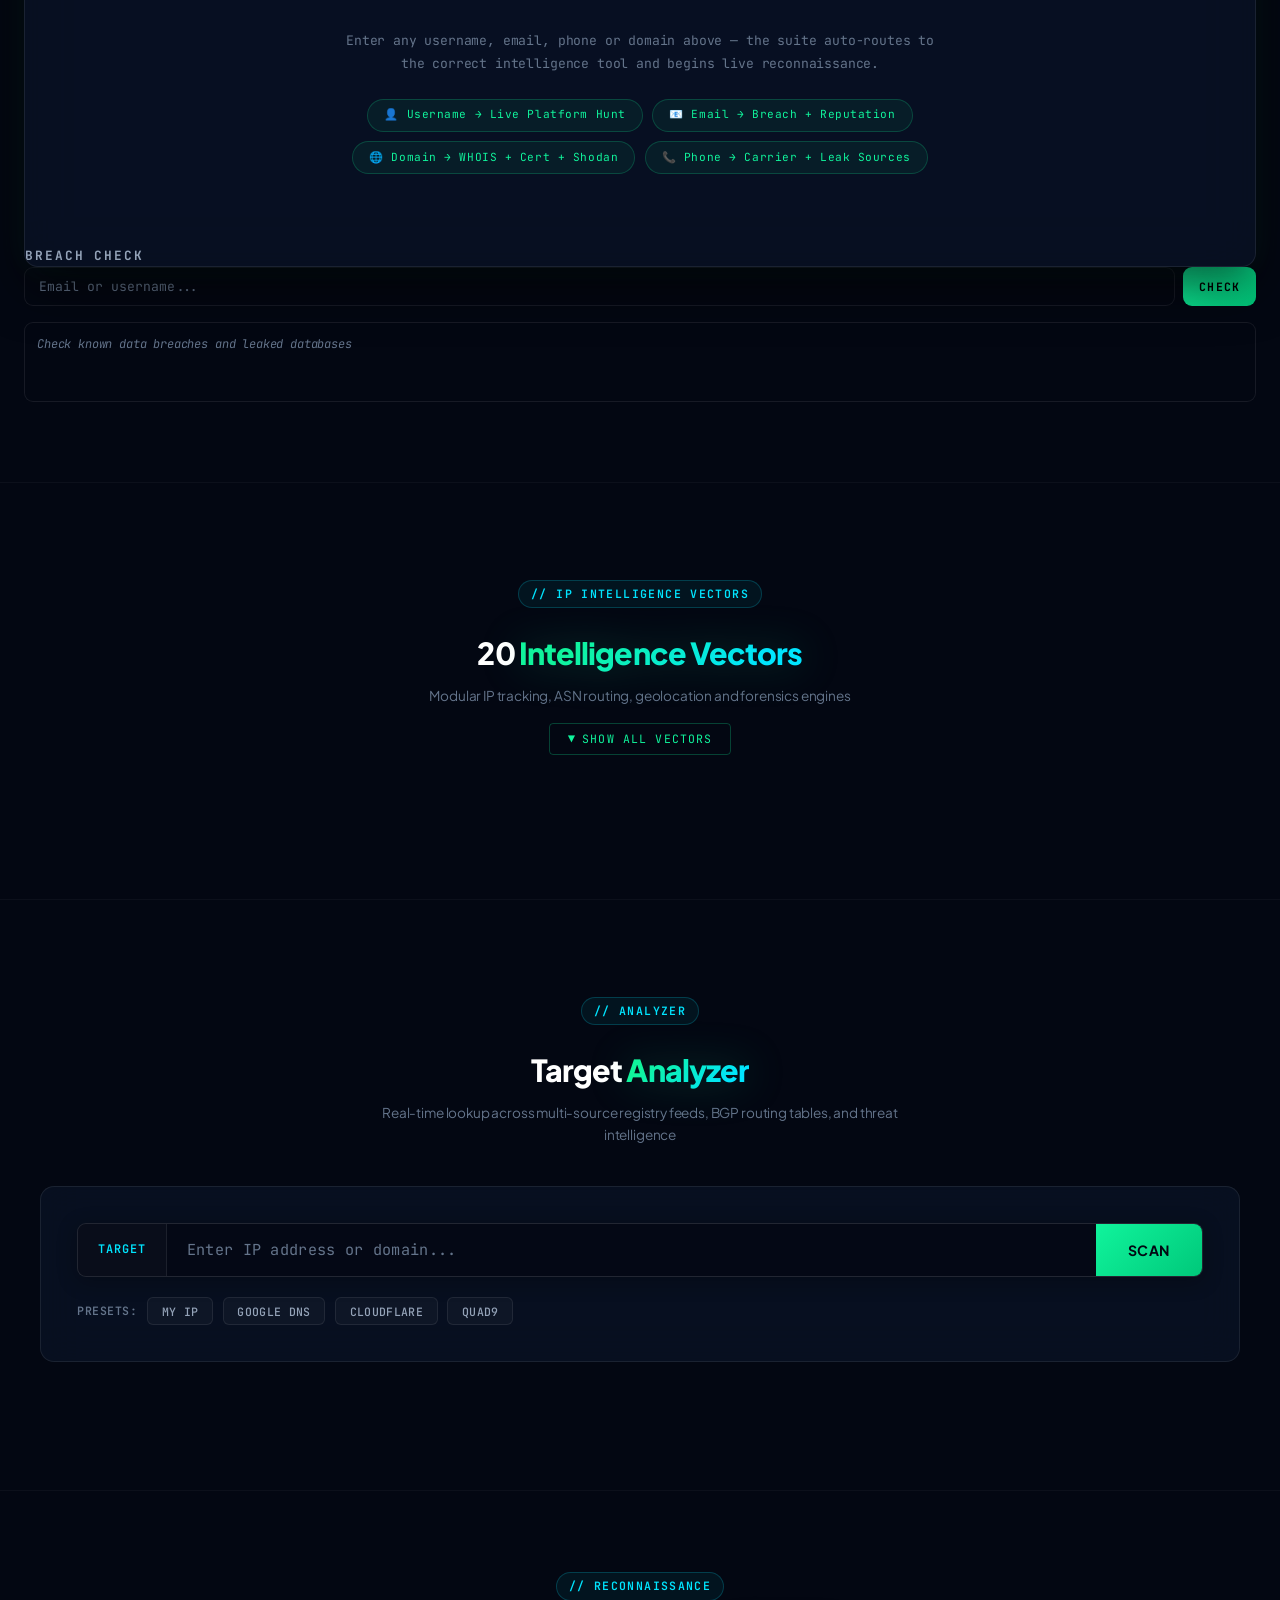
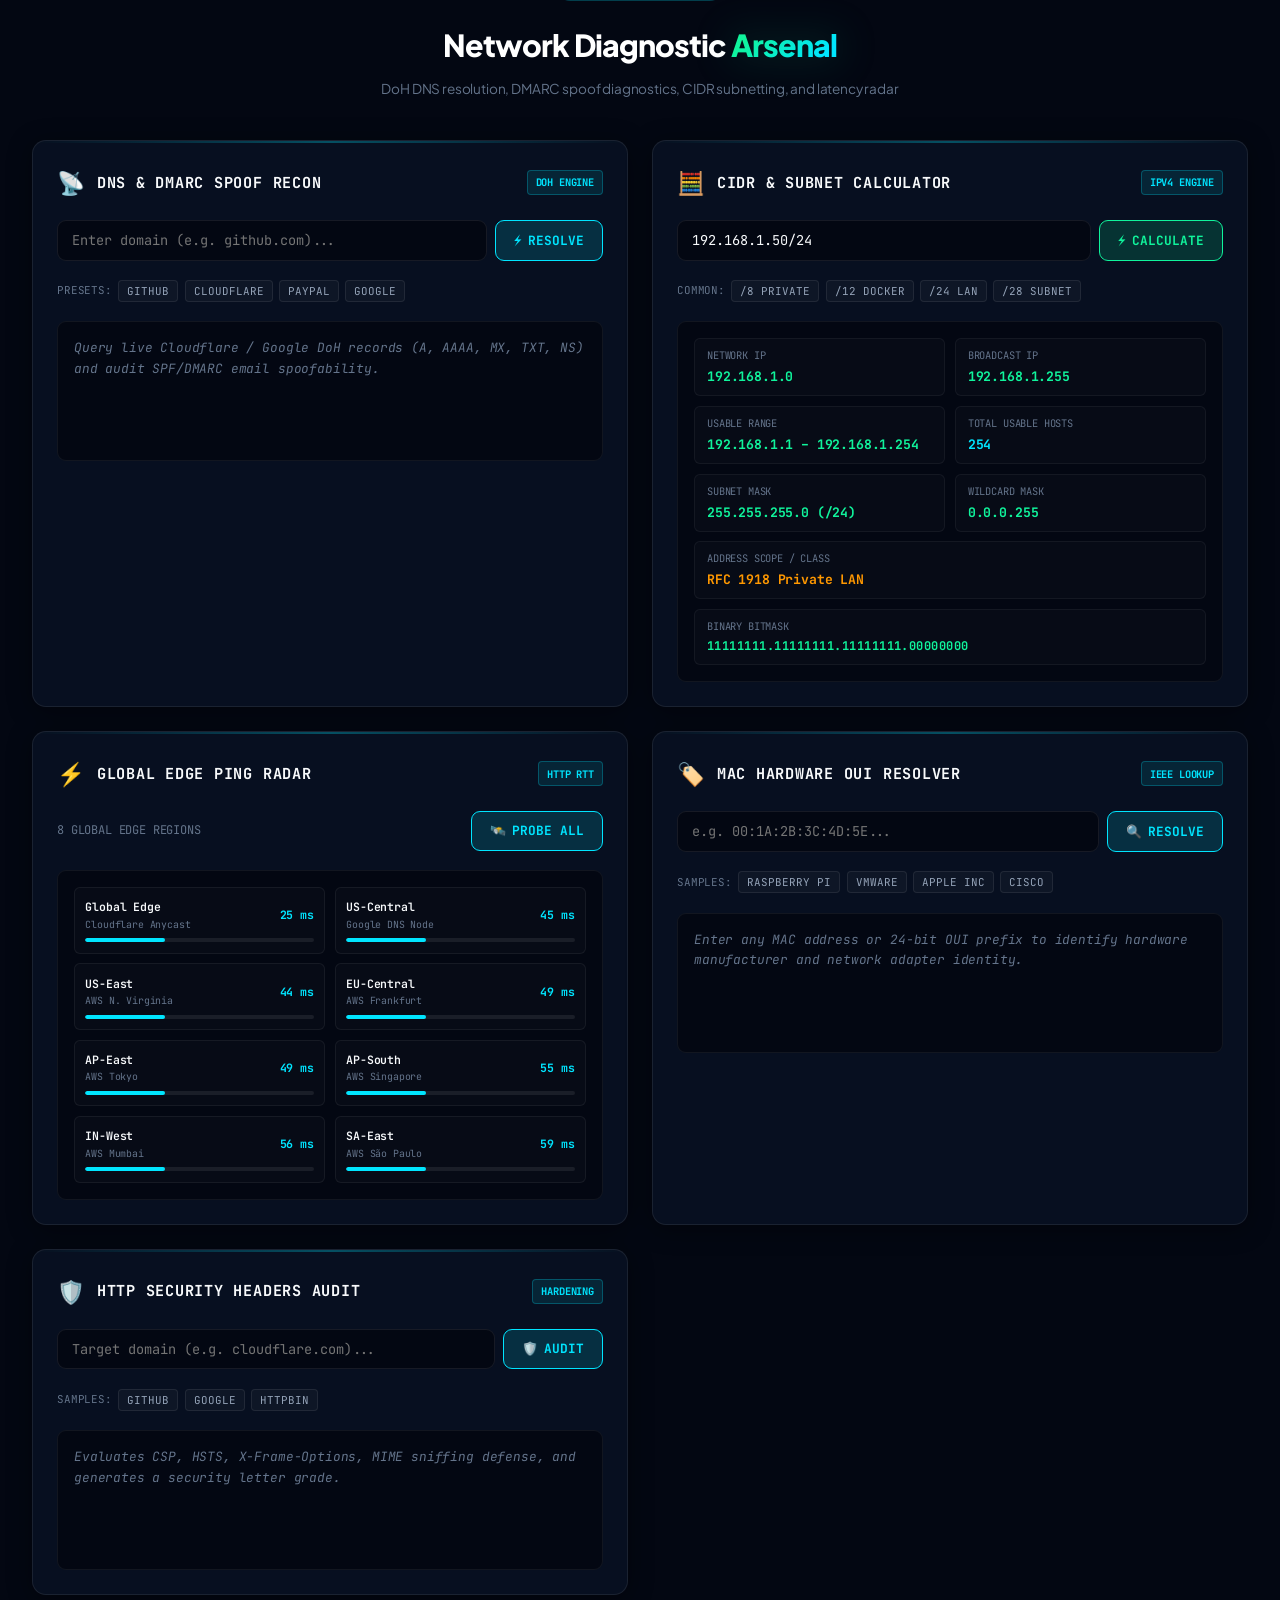
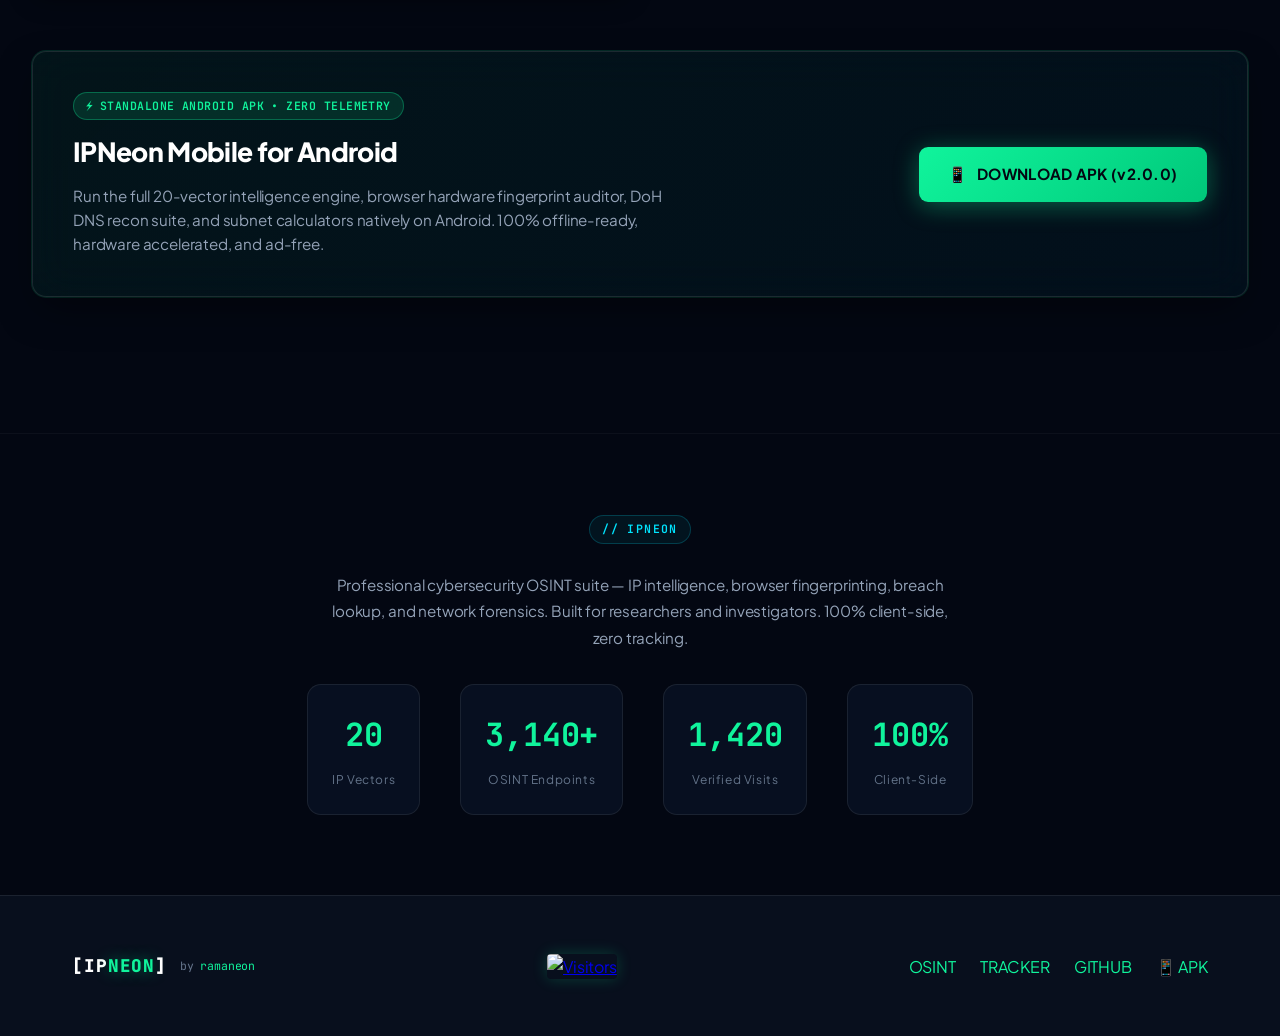
==== commit b5a83eeb: "refactor: excise Interactive Recon Terminal & CLI console — streamlined web interface" ====
--- a/android/assets/index.html
+++ b/android/assets/index.html
@@ -40,7 +40,7 @@
         <a href="#ai-osint" class="nav-link nav-link-primary" id="nav-ai-osint">⚡ OSINT SUITE</a>
         <a href="#tracker" class="nav-link" id="nav-tracker">IP TRACKER</a>
         <a href="#recon" class="nav-link" id="nav-recon">RECON</a>
-        <a href="#terminal" class="nav-link" id="nav-terminal">TERMINAL</a>
+        <span style="display:none;" id="nav-terminal"></span>
         <!-- Hidden anchors to preserve JS querySelector compatibility -->
         <span style="display:none;" id="nav-tools"></span>
         <span style="display:none;" id="nav-fingerprint"></span>
@@ -420,42 +420,7 @@
         </div>
       </div>
     </div>
-  </section>
-
-  <!-- INTERACTIVE TERMINAL -->
-  <section class="recon-section" id="terminal" style="padding-top:1rem;">
-    <div class="section-header">
-      <span class="section-tag">// CLI CONSOLE</span>
-      <h2 class="section-title">Interactive Recon <span class="accent">Terminal</span></h2>
-      <p class="section-sub">Direct forensic execution: scan, dns, cidr, ping, mac, theme engine, and JSON export</p>
-    </div>
-
-    <div class="cyber-terminal-panel">
-      <div class="term-topbar">
-        <div class="term-dots">
-          <span class="term-dot term-dot-red"></span>
-          <span class="term-dot term-dot-yellow"></span>
-          <span class="term-dot term-dot-green"></span>
-        </div>
-        <span class="term-title">IPNEON://CONSOLE_v2.0 [ONLINE]</span>
-        <div class="term-quick-btns">
-          <button class="term-qbtn" onclick="execTermQuick('help')">help</button>
-          <button class="term-qbtn" onclick="execTermQuick('scan 8.8.8.8')">scan</button>
-          <button class="term-qbtn" onclick="execTermQuick('dns github.com')">dns</button>
-          <button class="term-qbtn" onclick="execTermQuick('fp')">fp</button>
-          <button class="term-qbtn" onclick="execTermQuick('clear')">clear</button>
-        </div>
-      </div>
-      <div class="term-viewport" id="term-viewport">
-        <div class="term-entry term-line-green">[⚡] IPNEON CYBER RECON HUD INITIALIZED &mdash; ALL SUBSYSTEMS LIVE.</div>
-        <div class="term-entry term-line-out">Type 'help' to inspect command table, or use arrows for history.</div>
-      </div>
-      <div class="term-input-line">
-        <span class="term-prompt">IPNEON@root:~#</span>
-        <input type="text" id="term-input" class="term-cli-input" placeholder="Type command (e.g. scan 1.1.1.1, dns google.com, cidr 10.0.0.0/16, help)..." autocomplete="off" spellcheck="false" />
-      </div>
-    </div>
-
+  
     <!-- NATIVE ANDROID APK RELEASE CTA -->
     <div class="apk-cta-banner">
       <div class="apk-cta-info">
@@ -473,6 +438,7 @@
     </div>
   </section>
 
+
   <section class="log-section" id="log-section" style="display:none;">
     <div class="log-header" id="log-header">
       <span class="log-title">// ACTIVITY LOG</span>
@@ -534,10 +500,7 @@
     </div>
   </div>
 
-  <!-- FLOATING QUICK HUD TERMINAL BUTTON -->
-  <button class="floating-term-btn" onclick="scrollToSection('terminal')">
-    <span>💻</span> [>_ TERMINAL]
-  </button>
+  
 
   <!-- MOBILE CYBER BOTTOM DOCK -->
   <nav class="mobile-cyber-dock" id="mobile-dock">
@@ -557,10 +520,7 @@
       <span class="dock-icon">📡</span>
       <span class="dock-label">RECON</span>
     </a>
-    <a href="#terminal" class="dock-btn" onclick="dockNav('terminal')">
-      <span class="dock-icon">💻</span>
-      <span class="dock-label">CLI</span>
-    </a>
+    
     <a href="ipneon.apk" download class="dock-btn" style="color:var(--neon-green);">
       <span class="dock-icon">📱</span>
       <span class="dock-label">APK</span>
